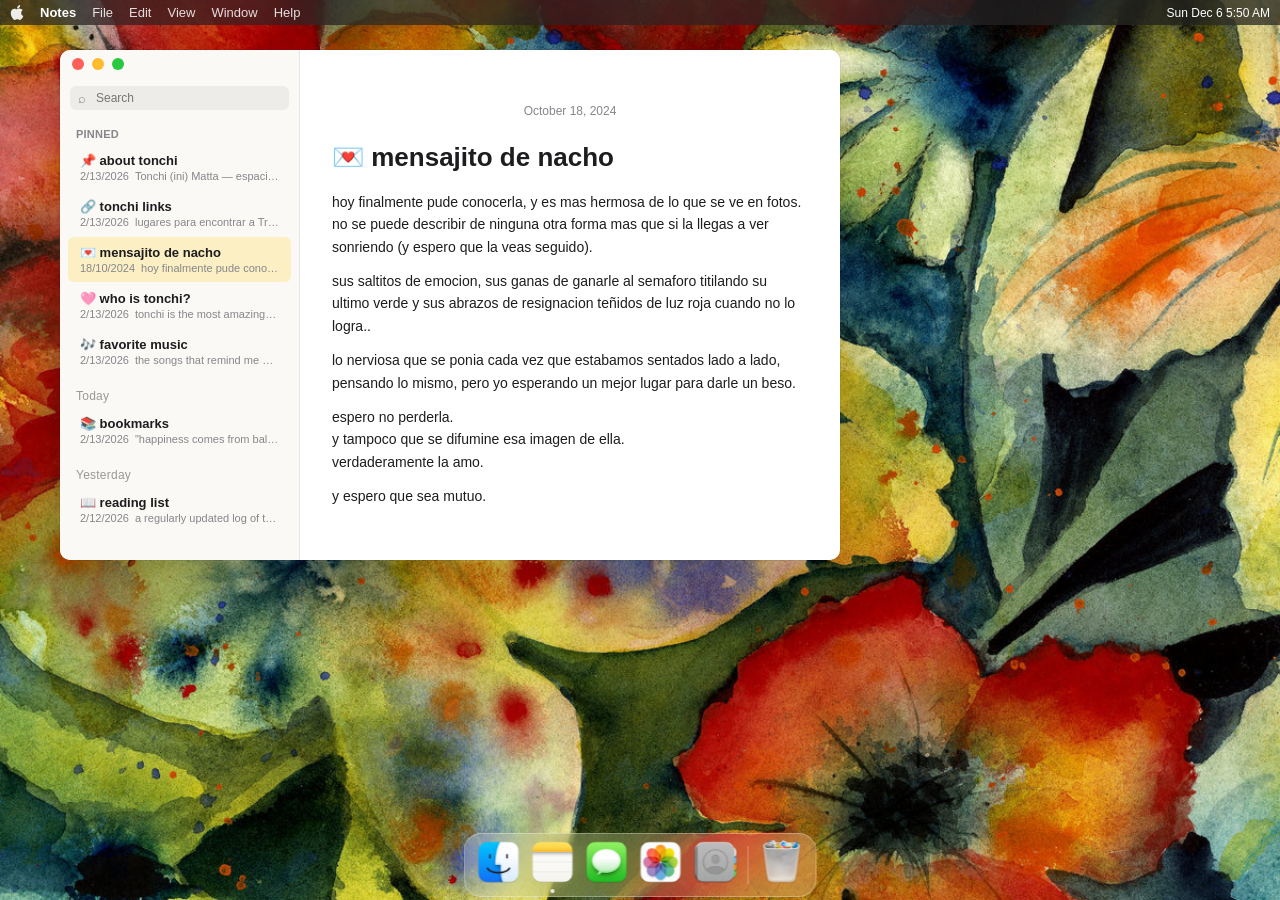
==== index.html @ 5e087016 "Update index.html, photos, add videos and .gitignore (exclude large .mov) Co-authored-by: Cursor <cu" ====
<!DOCTYPE html>
<html lang="en">
<head>
  <meta charset="UTF-8" />
  <meta name="viewport" content="width=device-width, initial-scale=1.0" />
  <title>tonchimatta.com</title>
  
  <!-- Favicon -->
  <link rel="icon" type="image/png" href="public/background/favicon.png" />
  
  <!-- OpenGraph / Social Media -->
  <meta property="og:title" content="tonchimatta.com" />
  <meta property="og:description" content="Espacio privado de tonchimatta.com" />
  <meta property="og:image" content="public/background/og-image.png" />
  <meta property="og:type" content="website" />
  <meta property="og:url" content="https://tonchimatta.com" />
  
  <!-- Twitter Card -->
  <meta name="twitter:card" content="summary_large_image" />
  <meta name="twitter:title" content="tonchimatta.com" />
  <meta name="twitter:description" content="Espacio privado de tonchimatta.com" />
  <meta name="twitter:image" content="public/background/og-image.png" />
  
  <!-- Description -->
  <meta name="description" content="Espacio privado de tonchimatta.com" />
  <style>
    /* ===== Reset & Base ===== */
    *, *::before, *::after { margin: 0; padding: 0; box-sizing: border-box; }

    :root {
      --menubar-h: 25px;
      --titlebar-h: 28px;
      --dock-icon: 50px;
      --radius-window: 10px;
      --blue: #007aff;
      --red: #ff5f57;
      --yellow: #febc2e;
      --green: #28c840;
      --text-primary: #1d1d1f;
      --text-secondary: #86868b;
      --sidebar-bg: rgba(246, 244, 241, 0.95);
      --window-bg: #ffffff;
      --font: -apple-system, BlinkMacSystemFont, "SF Pro Text", "SF Pro Display", "Helvetica Neue", Arial, sans-serif;
    }

    html, body {
      width: 100%; height: 100%; overflow: hidden;
      font-family: var(--font); font-size: 13px; color: var(--text-primary);
      -webkit-font-smoothing: antialiased; user-select: none;
    }

    /* ===== Desktop ===== */
    #desktop {
      position: fixed; inset: 0;
      background: url("public/background/background.jpg") center/cover no-repeat;
      background-color: #2c5f8a;
    }

    /* ===== Menu Bar ===== */
    #menubar {
      position: fixed; top: 0; left: 0; right: 0; height: var(--menubar-h);
      background: rgba(35, 35, 37, 0.72);
      backdrop-filter: saturate(180%) blur(20px); -webkit-backdrop-filter: saturate(180%) blur(20px);
      display: flex; align-items: center; justify-content: space-between;
      padding: 0 10px; z-index: 9999; color: #fff; font-size: 13px;
    }
    #menubar .left { display: flex; align-items: center; gap: 16px; }
    #menubar .apple-logo {
      opacity: 0.9; cursor: pointer; display: flex; align-items: center; line-height: 0;
    }
    #menubar .apple-logo svg { width: 14px; height: 17px; display: block; }
    #menubar .app-name { font-weight: 600; }
    #menubar .menu-item { opacity: 0.85; cursor: default; }
    #menubar .menu-item:hover { opacity: 1; }
    #menubar .right { display: flex; align-items: center; gap: 16px; font-size: 12px; }

    /* ===== Windows ===== */
    .window {
      position: absolute; border-radius: var(--radius-window); overflow: hidden;
      box-shadow: 0 22px 70px 4px rgba(0,0,0,0.28), 0 0 0 0.5px rgba(0,0,0,0.12);
      display: flex; flex-direction: column; min-width: 400px; min-height: 250px;
      opacity: 0; transform: scale(0.92);
      transition: opacity 0.25s ease, transform 0.25s ease;
      pointer-events: none;
    }
    .window.visible { opacity: 1; transform: scale(1); pointer-events: auto; }
    .window.maximized { border-radius: 0 !important; transition: all 0.3s ease; }
    .window.minimizing { opacity: 0; transform: scale(0.5) translateY(300px); transition: all 0.4s ease; pointer-events: none; }

    /* Title Bar - overlays on top of body so sidebar/content colors show through */
    .titlebar {
      height: var(--titlebar-h);
      background: transparent;
      display: flex; align-items: center; padding: 0 12px;
      cursor: default; flex-shrink: 0; position: absolute;
      top: 0; left: 0; right: 0; z-index: 10;
    }
    .window.active .titlebar { background: transparent; }
    .window:not(.active) .titlebar { background: transparent; }
    .window:not(.active) .traffic-light .btn { background: #ccc !important; }
    .window:not(.active) .traffic-light .btn svg { opacity: 0 !important; }
    .titlebar-title {
      position: absolute; left: 50%; transform: translateX(-50%);
      font-size: 13px; font-weight: 500; color: var(--text-primary); opacity: 0.85;
    }
    /* Traffic Lights */
    .traffic-light { display: flex; gap: 8px; z-index: 1; }
    .traffic-light .btn {
      width: 12px; height: 12px; border-radius: 50%; border: none; cursor: pointer;
      display: flex; align-items: center; justify-content: center; padding: 0; transition: filter 0.1s;
      position: relative;
    }
    .traffic-light .btn svg {
      width: 6px; height: 6px; opacity: 0; transition: opacity 0.1s;
      position: absolute; top: 50%; left: 50%; transform: translate(-50%, -50%);
    }
    .traffic-light:hover .btn svg { opacity: 1; }
    .traffic-light .btn.close { background: var(--red); }
    .traffic-light .btn.minimize { background: var(--yellow); }
    .traffic-light .btn.maximize { background: var(--green); }
    .traffic-light .btn:active { filter: brightness(0.8); }

    /* Window Body - no padding, sidebar/content extend behind titlebar */
    .window-body { flex: 1; display: flex; overflow: hidden; background: var(--window-bg); }

    /* Sidebar */
    .sidebar {
      width: 240px; min-width: 240px;
      background: var(--sidebar-bg);
      backdrop-filter: blur(30px); -webkit-backdrop-filter: blur(30px);
      border-right: 1px solid rgba(0,0,0,0.08);
      display: flex; flex-direction: column; overflow-y: auto;
    }
    .sidebar::before {
      content: ''; display: block; min-height: var(--titlebar-h); flex-shrink: 0;
      position: sticky; top: 0; z-index: 2; background: inherit;
    }
    .sidebar::-webkit-scrollbar { width: 0; }

    .search-wrapper { position: relative; margin: 8px 10px; }
    .search-wrapper::before {
      content: "⌕"; position: absolute; left: 8px; top: 50%; transform: translateY(-50%);
      font-size: 13px; color: var(--text-secondary); z-index: 1;
    }
    .search-wrapper input {
      width: 100%; padding: 5px 8px 5px 26px; border: none; border-radius: 6px;
      background: rgba(0,0,0,0.05); font-size: 12px; font-family: var(--font);
      color: var(--text-primary); outline: none;
    }

    .sidebar-section { padding: 4px 0; }
    .sidebar-section-title {
      font-size: 11px; font-weight: 600; color: var(--text-secondary);
      padding: 6px 16px 4px; text-transform: uppercase; letter-spacing: 0.02em;
    }
    .sidebar-section-title.plain {
      font-weight: 400; text-transform: none; font-size: 12px; color: #999;
    }
    .sidebar-item {
      display: flex; align-items: center; gap: 8px; padding: 4px 12px; margin: 1px 8px;
      border-radius: 6px; cursor: pointer; font-size: 13px; transition: background 0.1s;
    }
    .sidebar-item:hover { background: rgba(0,0,0,0.04); }
    .sidebar-item.selected { background: var(--blue); color: #fff; }
    .sidebar-item .icon { font-size: 15px; width: 20px; text-align: center; }

    /* Content area */
    .content { flex: 1; overflow-y: auto; display: flex; flex-direction: column; }
    .content::before {
      content: ''; display: block; min-height: var(--titlebar-h); flex-shrink: 0;
      position: sticky; top: 0; z-index: 2; background: var(--window-bg);
    }
    .content::-webkit-scrollbar { width: 6px; }
    .content::-webkit-scrollbar-thumb { background: rgba(0,0,0,0.15); border-radius: 3px; }

    /* Resize Handles */
    .resize-handle { position: absolute; bottom: 0; right: 0; width: 16px; height: 16px; cursor: nwse-resize; }
    .resize-handle-right { position: absolute; top: 0; right: 0; bottom: 16px; width: 4px; cursor: ew-resize; }
    .resize-handle-bottom { position: absolute; bottom: 0; left: 0; right: 16px; height: 4px; cursor: ns-resize; }
    .resize-handle-left { position: absolute; top: 0; left: 0; bottom: 0; width: 4px; cursor: ew-resize; }

    /* ===== Notes App ===== */
    .notes-sidebar { background: rgba(251, 249, 245, 0.95); }
    .note-item {
      padding: 8px 12px; margin: 1px 8px; border-radius: 6px; cursor: pointer; transition: background 0.1s;
    }
    .note-item:hover { background: rgba(0,0,0,0.04); }
    .note-item.selected { background: rgba(255, 210, 50, 0.25); }
    .note-item .note-title { font-size: 13px; font-weight: 600; margin-bottom: 2px; }
    .note-item .note-meta { font-size: 11px; color: var(--text-secondary); display: flex; gap: 6px; }
    .note-item .note-preview {
      font-size: 11px; color: var(--text-secondary);
      white-space: nowrap; overflow: hidden; text-overflow: ellipsis;
    }
    .note-item.hidden { display: none; }

    .notes-content {
      display: flex; flex-direction: column; align-items: stretch;
      width: 100%; min-width: 0; box-sizing: border-box;
      padding-top: 24px;
      line-height: 1.6; word-wrap: break-word; overflow-wrap: break-word;
    }
    .notes-content .note-date {
      font-size: 12px; color: var(--text-secondary); text-align: center;
      margin-bottom: 16px; width: 100%;
    }
    .notes-content-inner {
      padding: 0 32px 24px; max-width: min(680px, 100%); width: 100%;
      min-width: 0; box-sizing: border-box; text-align: left;
      align-self: flex-start;
    }
    .notes-content-inner h1 { margin-top: 0; font-size: 26px; font-weight: 700; margin-bottom: 12px; text-align: left; }
    .notes-content-inner p { margin-bottom: 12px; font-size: 14px; }
    .notes-content-inner h2 { font-size: 18px; font-weight: 700; margin: 20px 0 8px; }
    .notes-content-inner ul { padding-left: 24px; margin-bottom: 12px; }
    .notes-content-inner li { margin-bottom: 6px; font-size: 14px; }
    .notes-content-inner a { color: #E2A727; text-decoration: underline; }
    .notes-content-inner a:hover { color: #c99420; }

    /* ===== Photos App ===== */
    .photos-content { padding: 8px 20px 16px; }
    .photos-header { margin-bottom: 16px; position: relative; }
    .photos-header h1 { font-size: 22px; font-weight: 700; }
    .photos-header .date-range { font-size: 12px; color: var(--text-secondary); }
    .photos-toolbar {
      position: absolute; top: 4px; right: 0;
      display: flex; gap: 0; font-size: 12px;
      background: rgba(0,0,0,0.06); border-radius: 6px; overflow: hidden;
    }
    .photos-toolbar span {
      color: var(--text-secondary); cursor: pointer; padding: 4px 12px;
      transition: all 0.15s;
    }
    .photos-toolbar span:hover { background: rgba(0,0,0,0.04); }
    .photos-toolbar span.active { background: #fff; color: var(--text-primary); font-weight: 500;
      box-shadow: 0 1px 3px rgba(0,0,0,0.1); border-radius: 5px; }

    .photo-grid {
      display: grid; grid-template-columns: repeat(auto-fill, minmax(110px, 1fr)); gap: 3px;
    }
    .photo-item {
      aspect-ratio: 1; border-radius: 2px; overflow: hidden; cursor: pointer; transition: transform 0.15s;
    }
    .photo-item:hover { transform: scale(1.03); z-index: 1; position: relative; }
    .photo-item img { width: 100%; height: 100%; object-fit: cover; display: block; }

    .photo-month-header {
      font-size: 16px; font-weight: 600; margin: 20px 0 8px; color: var(--text-primary);
    }
    .photo-month-header:first-child { margin-top: 0; }

    .photo-year-header {
      font-size: 28px; font-weight: 700; margin: 24px 0 12px;
    }
    .photo-year-grid {
      display: grid; grid-template-columns: repeat(auto-fill, minmax(200px, 1fr)); gap: 6px;
    }
    .photo-year-item {
      aspect-ratio: 16/10; border-radius: 6px; overflow: hidden; cursor: pointer;
      position: relative; transition: transform 0.15s;
    }
    .photo-year-item:hover { transform: scale(1.02); }
    .photo-year-item img { width: 100%; height: 100%; object-fit: cover; }
    .photo-year-item .year-label {
      position: absolute; bottom: 8px; left: 10px;
      color: #fff; font-weight: 600; font-size: 14px;
      text-shadow: 0 1px 4px rgba(0,0,0,0.5);
    }

    /* Photo Viewer (inline in Photos window) */
    .photo-viewer-inline {
      display: flex; flex-direction: column; height: 100%; background: #fff;
    }
    .photo-viewer-topbar {
      display: flex; align-items: center; justify-content: space-between;
      padding: 10px 16px; border-bottom: 1px solid rgba(0,0,0,0.06);
      flex-shrink: 0;
    }
    .photo-viewer-topbar .viewer-back-btn {
      background: none; border: none; cursor: pointer;
      font-size: 20px; color: var(--text-secondary); display: flex; align-items: center;
      transition: color 0.15s;
    }
    .photo-viewer-topbar .viewer-back-btn:hover { color: var(--text-primary); }
    .photo-viewer-topbar .viewer-info { text-align: center; }
    .photo-viewer-topbar .viewer-info .viewer-date { font-size: 13px; font-weight: 500; }
    .photo-viewer-topbar .viewer-info .viewer-counter { font-size: 11px; color: var(--text-secondary); }
    .photo-viewer-topbar .viewer-heart-btn {
      background: none; border: none; cursor: pointer;
      font-size: 20px; color: var(--text-secondary); transition: color 0.15s;
    }
    .photo-viewer-topbar .viewer-heart-btn:hover { color: #ff3b30; }
    .photo-viewer-body {
      flex: 1; display: flex; align-items: center; justify-content: center;
      overflow: hidden; background: #fff; position: relative;
    }
    .photo-viewer-body img {
      max-width: 100%; max-height: 100%; object-fit: contain;
    }
    .photo-viewer-body .viewer-nav {
      position: absolute; top: 50%; transform: translateY(-50%);
      background: rgba(0,0,0,0.06); border: none; color: var(--text-secondary);
      font-size: 20px; width: 32px; height: 32px; border-radius: 50%;
      cursor: pointer; display: flex; align-items: center; justify-content: center;
      transition: background 0.15s; opacity: 0;
    }
    .photo-viewer-body:hover .viewer-nav { opacity: 1; }
    .photo-viewer-body .viewer-nav:hover { background: rgba(0,0,0,0.12); }
    .photo-viewer-body .viewer-nav.prev { left: 12px; }
    .photo-viewer-body .viewer-nav.next { right: 12px; }

    /* ===== FaceTime App ===== */
    .facetime-titlebar { background: transparent !important; }
    .facetime-titlebar .traffic-light .btn.close { background: rgba(255,59,48,0.9); }
    .facetime-titlebar .traffic-light .btn.minimize { background: rgba(255,204,0,0.9); }
    .facetime-titlebar .traffic-light .btn.maximize { background: rgba(40,205,65,0.9); }

    .facetime-body {
      position: relative; background: #000 !important; overflow: hidden;
      padding-top: 0 !important;
    }
    .facetime-body > video#facetime-video {
      width: 100%; height: 100%; object-fit: cover;
    }
    .facetime-contact {
      position: absolute; top: 10px; left: 50%; transform: translateX(-50%);
      display: flex; align-items: center; gap: 6px;
      background: rgba(0,0,0,0.35); backdrop-filter: blur(16px); -webkit-backdrop-filter: blur(16px);
      padding: 5px 14px; border-radius: 20px; color: #fff; font-size: 13px; font-weight: 500;
      z-index: 5;
    }
    .facetime-chevron { font-size: 16px; opacity: 0.7; }
    .facetime-pip {
      position: absolute; top: 54px; right: 16px;
      width: 140px; height: 190px; border-radius: 12px; overflow: hidden;
      box-shadow: 0 4px 20px rgba(0,0,0,0.4); z-index: 5;
      cursor: grab; background: #1a1a1a;
    }
    .facetime-pip video {
      width: 100%; height: 100%; object-fit: cover; transform: scaleX(-1);
    }
    .facetime-controls {
      position: absolute; bottom: 20px; left: 50%; transform: translateX(-50%);
      display: flex; gap: 16px; z-index: 5;
    }
    .ft-btn {
      width: 48px; height: 48px; border-radius: 50%; border: none;
      display: flex; align-items: center; justify-content: center;
      cursor: pointer; transition: transform 0.15s;
    }
    .ft-btn:hover { transform: scale(1.08); }
    .ft-btn svg { width: 22px; height: 22px; }
    .ft-btn.ft-video { background: #30d158; }
    .ft-btn.ft-mute { background: rgba(255,255,255,0.85); }
    .ft-btn.ft-mute svg { stroke: #ff9500; fill: none; }
    .ft-btn.ft-mute.muted { background: #ff9500; }
    .ft-btn.ft-mute.muted svg { stroke: #fff; }
    .ft-btn.ft-more { background: rgba(255,255,255,0.15); border: 1.5px solid rgba(255,255,255,0.35); }
    .ft-btn.ft-end { background: #ff3b30; }

    /* ===== Messages App ===== */
    .messages-sidebar { background: rgba(246, 244, 241, 0.95); }
    .pinned-contacts {
      display: flex; gap: 12px; padding: 12px 16px 8px; justify-content: flex-start; overflow-x: auto;
    }
    .pinned-contact { display: flex; flex-direction: column; align-items: center; gap: 4px; cursor: pointer; }
    .pinned-contact .avatar {
      width: 48px; height: 48px; border-radius: 50%;
      display: flex; align-items: center; justify-content: center;
      font-size: 16px; font-weight: 500; color: #fff; overflow: hidden; flex-shrink: 0;
    }
    .pinned-contact .avatar img { width: 100%; height: 100%; object-fit: cover; display: block; }
    .pinned-contact .name {
      font-size: 10px; color: var(--text-secondary); text-align: center;
      max-width: 60px; overflow: hidden; text-overflow: ellipsis; white-space: nowrap;
    }
    .conversation-list { flex: 1; overflow-y: auto; }
    .conversation-item {
      display: flex; align-items: center; gap: 10px; padding: 10px 12px;
      margin: 1px 8px; border-radius: 8px; cursor: pointer; transition: background 0.1s;
    }
    .conversation-item:hover { background: rgba(0,0,0,0.04); }
    .conversation-item.selected { background: var(--blue); color: #fff; }
    .conversation-item.selected .conv-preview,
    .conversation-item.selected .conv-time { color: rgba(255,255,255,0.75) !important; }
    .conversation-item.hidden { display: none; }
    .conv-avatar {
      width: 38px; height: 38px; border-radius: 50%;
      display: flex; align-items: center; justify-content: center;
      font-size: 14px; font-weight: 500; color: #fff; flex-shrink: 0; overflow: hidden;
    }
    .conv-avatar img { width: 100%; height: 100%; object-fit: cover; display: block; }
    .conv-info { flex: 1; min-width: 0; }
    .conv-name { font-size: 13px; font-weight: 500; margin-bottom: 2px; }
    .conv-preview {
      font-size: 12px; color: var(--text-secondary);
      white-space: nowrap; overflow: hidden; text-overflow: ellipsis;
    }
    .conv-time { font-size: 11px; color: var(--text-secondary); flex-shrink: 0; }

    /* Chat Area */
    .chat-area { flex: 1; display: flex; flex-direction: column; background: #fff; }
    .chat-area::before {
      content: ''; display: block; min-height: var(--titlebar-h); flex-shrink: 0;
      position: sticky; top: 0; z-index: 2; background: #fff;
    }
    .chat-header {
      padding: 10px 16px; border-bottom: 1px solid rgba(0,0,0,0.06);
      font-size: 13px; color: var(--text-secondary);
    }
    .chat-header span { font-weight: 500; color: var(--text-primary); }
    .chat-messages {
      flex: 1; overflow-y: auto; padding: 16px 20px;
      display: flex; flex-direction: column; gap: 4px;
    }
    .chat-messages::-webkit-scrollbar { width: 6px; }
    .chat-messages::-webkit-scrollbar-thumb { background: rgba(0,0,0,0.1); border-radius: 3px; }
    .message-group { margin-bottom: 8px; }
    .message-sender-name { font-size: 11px; color: var(--text-secondary); margin-bottom: 3px; margin-left: 12px; }
    .message-bubble {
      max-width: 65%; padding: 8px 12px; border-radius: 18px; font-size: 14px;
      line-height: 1.4; margin-bottom: 2px; width: fit-content; word-wrap: break-word;
    }
    .message-bubble.sent {
      background: var(--blue); color: #fff; margin-left: auto; border-bottom-right-radius: 6px;
    }
    .message-bubble.received {
      background: #e9e9eb; color: var(--text-primary); border-bottom-left-radius: 6px;
    }
    .message-status { font-size: 10px; color: var(--text-secondary); text-align: right; margin-top: 2px; }
    .chat-input-area {
      padding: 10px 16px; border-top: 1px solid rgba(0,0,0,0.06);
      display: flex; align-items: center; gap: 8px;
    }
    .chat-input-area input {
      flex: 1; padding: 8px 14px; border: 1px solid rgba(0,0,0,0.1); border-radius: 18px;
      font-size: 13px; font-family: var(--font); outline: none; background: #f5f5f5;
    }
    .chat-input-area input:focus { border-color: var(--blue); background: #fff; }
    .chat-input-area .emoji-btn {
      font-size: 20px; cursor: pointer; opacity: 0.6; transition: opacity 0.15s;
      background: none; border: none;
    }
    .chat-input-area .emoji-btn:hover { opacity: 1; }

    /* Message wrappers for reactions */
    .message-wrapper { margin-bottom: 2px; }
    .message-wrapper.sent { display: flex; flex-direction: column; align-items: flex-end; }
    .message-wrapper.received { margin-bottom: 8px; }
    .message-wrapper .message-bubble { cursor: pointer; }

    /* Reaction bar (tapback) */
    .reaction-bar {
      position: absolute; top: -44px;
      display: flex; gap: 2px; padding: 6px 10px;
      background: #fff; border-radius: 22px;
      box-shadow: 0 4px 20px rgba(0,0,0,0.18), 0 0 0 0.5px rgba(0,0,0,0.08);
      z-index: 20;
    }
    .message-wrapper.sent .reaction-bar { right: 0; }
    .message-wrapper.received .reaction-bar { left: 0; }
    .reaction-option {
      font-size: 20px; cursor: pointer; padding: 2px 4px;
      border-radius: 50%; transition: transform 0.12s, background 0.12s;
      line-height: 1;
    }
    .reaction-option:hover { transform: scale(1.3); background: rgba(0,0,0,0.06); }

    /* Reaction badge on message */
    .message-reaction {
      display: inline-flex; align-items: center; font-size: 14px;
      background: #fff; border: 1px solid rgba(0,0,0,0.08);
      border-radius: 12px; padding: 1px 6px; margin-top: -4px;
      box-shadow: 0 1px 4px rgba(0,0,0,0.08); line-height: 1.3;
    }

    /* Emoji picker */
    #emoji-picker {
      position: absolute; bottom: 54px; right: 12px;
      width: 320px; max-height: 360px;
      background: #fff; border-radius: 12px;
      box-shadow: 0 8px 40px rgba(0,0,0,0.2), 0 0 0 0.5px rgba(0,0,0,0.08);
      z-index: 30; display: flex; flex-direction: column; overflow: hidden;
    }
    .emoji-picker-tabs {
      display: flex; gap: 2px; padding: 8px 10px 4px;
      border-bottom: 1px solid rgba(0,0,0,0.06); flex-shrink: 0;
    }
    .emoji-tab {
      font-size: 18px; cursor: pointer; padding: 4px 6px; border-radius: 6px;
      transition: background 0.1s; opacity: 0.5;
    }
    .emoji-tab.active { opacity: 1; background: rgba(0,0,0,0.06); }
    .emoji-tab:hover { opacity: 1; }
    .emoji-picker-search { padding: 6px 10px; flex-shrink: 0; }
    .emoji-picker-search input {
      width: 100%; padding: 5px 10px; border: 1px solid rgba(0,0,0,0.1);
      border-radius: 6px; font-size: 12px; outline: none; background: #f5f5f5;
      font-family: var(--font);
    }
    .emoji-picker-grid {
      flex: 1; overflow-y: auto; padding: 4px 10px 10px;
    }
    .emoji-picker-grid::-webkit-scrollbar { width: 4px; }
    .emoji-picker-grid::-webkit-scrollbar-thumb { background: rgba(0,0,0,0.1); border-radius: 2px; }
    .emoji-cat-label { font-size: 11px; font-weight: 600; color: #888; padding: 6px 0 4px; }
    .emoji-cat-grid { display: flex; flex-wrap: wrap; gap: 1px; }
    .emoji-item {
      font-size: 24px; cursor: pointer; padding: 3px; border-radius: 6px;
      transition: background 0.1s; line-height: 1.2;
    }
    .emoji-item:hover { background: rgba(0,0,0,0.06); }

    /* ===== Dock ===== */
    #dock {
      position: fixed; bottom: 3px; left: 50%; transform: translateX(-50%);
      display: flex; align-items: flex-end; gap: 2px;
      padding: 3px 8px 3px;
      background: rgba(255,255,255,0.2);
      backdrop-filter: saturate(180%) blur(25px); -webkit-backdrop-filter: saturate(180%) blur(25px);
      border-radius: 18px; border: 1px solid rgba(255,255,255,0.3); z-index: 9998;
      transition: opacity 0.3s ease, transform 0.3s ease;
    }
    #dock.dock-hidden {
      opacity: 0; pointer-events: none; transform: translateX(-50%) translateY(100%);
    }
    .dock-separator { width: 1px; height: 38px; background: rgba(255,255,255,0.3); margin: 0 5px; align-self: center; }
    .dock-item {
      display: flex; flex-direction: column; align-items: center;
      position: relative; padding: 0 1px;
    }
    .dock-icon-wrapper {
      width: var(--dock-icon); height: var(--dock-icon);
      transition: transform 0.15s ease;
      display: flex; align-items: center; justify-content: center;
      cursor: pointer;
    }
    .dock-item:hover .dock-icon-wrapper {
      transform: scale(1.12) translateY(-4px);
    }
    .dock-icon-wrapper img {
      width: 100%; height: 100%; border-radius: 11px;
      pointer-events: none;
    }
    .dock-item .dot {
      width: 4px; height: 4px; border-radius: 50%; background: rgba(255,255,255,0.85);
      margin-top: 2px; opacity: 0; transition: opacity 0.2s;
    }
    .dock-item .dot.visible { opacity: 1; }
    .dock-item .tooltip {
      position: absolute; bottom: 100%; margin-bottom: 6px;
      background: rgba(30,30,30,0.9); backdrop-filter: blur(12px);
      color: #fff; font-size: 12px; font-weight: 500;
      padding: 4px 12px; border-radius: 4px;
      white-space: nowrap; opacity: 0; pointer-events: none;
      transition: opacity 0.12s; z-index: 10;
    }
    .dock-item .tooltip::after {
      content: ""; position: absolute; top: 100%; left: 50%; transform: translateX(-50%);
      border: 5px solid transparent; border-top-color: rgba(30,30,30,0.9);
    }
    .dock-item:hover .tooltip { opacity: 1; }
    @keyframes dockBounce {
      0%, 100% { transform: translateY(0); }
      25% { transform: translateY(-14px); }
      50% { transform: translateY(-2px); }
      75% { transform: translateY(-8px); }
    }
    .dock-item.bouncing .dock-icon-wrapper { animation: dockBounce 0.6s ease; }

    /* ===== Apple Menu Dropdown ===== */
    .apple-logo { cursor: pointer !important; }
    #apple-menu {
      display: none; position: fixed; top: var(--menubar-h); left: 6px;
      width: 260px; background: rgba(40,40,42,0.92);
      backdrop-filter: saturate(180%) blur(25px); -webkit-backdrop-filter: saturate(180%) blur(25px);
      border-radius: 6px; padding: 4px 0; z-index: 10001;
      box-shadow: 0 10px 40px rgba(0,0,0,0.45), 0 0 0 0.5px rgba(255,255,255,0.12);
      color: #fff; font-size: 13px;
    }
    #apple-menu.open { display: block; }
    .apple-menu-item {
      display: flex; align-items: center; gap: 10px;
      padding: 4px 12px; margin: 0 4px; border-radius: 4px; cursor: default;
      transition: background 0.08s;
    }
    .apple-menu-item:hover { background: var(--blue); }
    .apple-menu-item .am-icon { width: 18px; text-align: center; font-size: 14px; opacity: 0.8; }
    .apple-menu-separator { height: 1px; background: rgba(255,255,255,0.12); margin: 4px 0; }

    /* ===== About This Mac Modal ===== */
    #about-mac-overlay {
      display: none; position: fixed; top: 0; left: 0; right: 0; bottom: 0;
      background: rgba(0,0,0,0.35); z-index: 10002;
      justify-content: center; align-items: center;
    }
    #about-mac-overlay.open { display: flex; }
    #about-mac {
      width: 380px; background: rgba(242,240,237,0.97);
      backdrop-filter: saturate(180%) blur(30px); -webkit-backdrop-filter: saturate(180%) blur(30px);
      border-radius: 12px; overflow: hidden;
      box-shadow: 0 20px 60px rgba(0,0,0,0.3), 0 0 0 0.5px rgba(0,0,0,0.12);
      text-align: center; padding: 14px 36px 24px; position: relative;
    }
    #about-mac .about-close-btn {
      position: absolute; top: 10px; left: 12px; width: 12px; height: 12px; border-radius: 50%;
      background: var(--red); border: none; cursor: pointer; padding: 0;
      display: flex; align-items: center; justify-content: center;
    }
    #about-mac .about-close-btn:hover svg { opacity: 1; }
    #about-mac .about-close-btn svg { opacity: 0; width: 6px; height: 6px; }
    #about-mac .mac-image {
      width: 180px; margin: 20px auto 10px; display: block;
    }
    #about-mac .mac-image svg { width: 100%; height: auto; }
    #about-mac h2 { font-size: 28px; font-weight: 500; margin: 8px 0 2px; color: var(--text-primary); }
    #about-mac .mac-subtitle { font-size: 13px; color: var(--text-secondary); margin-bottom: 20px; }
    #about-mac .mac-specs {
      text-align: center; margin: 0 auto; width: 100%;
    }
    #about-mac .mac-spec-row {
      display: flex; justify-content: center; gap: 10px; padding: 3px 0;
      font-size: 13px; line-height: 1.5;
    }
    #about-mac .mac-spec-row .label {
      color: var(--text-secondary); font-weight: 600; text-align: right; min-width: 110px;
    }
    #about-mac .mac-spec-row .value { text-align: left; min-width: 140px; color: var(--text-primary); }
    #about-mac .about-more-btn {
      margin: 20px auto 14px; display: inline-block; padding: 6px 20px;
      border: 1px solid rgba(0,0,0,0.15); border-radius: 6px; background: rgba(255,255,255,0.6);
      font-size: 13px; color: var(--text-primary); cursor: pointer; font-family: var(--font);
    }
    #about-mac .about-more-btn:hover { background: rgba(255,255,255,0.9); }
    #about-mac .about-footer {
      font-size: 10px; color: var(--text-secondary); line-height: 1.5; margin-top: 6px;
    }
    #about-mac .about-footer a { color: var(--text-secondary); text-decoration: underline; }

    /* ===== Contact App ===== */
    .contact-body {
      display: flex; height: 100%; background: #fff;
    }
    .contact-sidebar {
      width: 240px; min-width: 240px; background: var(--sidebar-bg);
      overflow-y: auto; border-right: 1px solid rgba(0,0,0,0.08);
      display: flex; flex-direction: column;
    }
    .contact-sidebar::before {
      content: ''; display: block; min-height: var(--titlebar-h); flex-shrink: 0;
      position: sticky; top: 0; z-index: 2; background: var(--sidebar-bg);
    }
    .contact-sidebar::-webkit-scrollbar { width: 0; }
    .contact-letter-header {
      font-size: 12px; font-weight: 600; color: var(--text-secondary);
      padding: 10px 16px 4px; text-transform: uppercase;
    }
    .contact-sidebar-item {
      display: flex; align-items: center; gap: 10px; padding: 6px 10px;
      color: var(--text-primary); font-size: 13px; cursor: pointer; border-radius: 8px; margin: 1px 6px;
      transition: background 0.1s;
    }
    .contact-sidebar-item:hover { background: rgba(0,0,0,0.04); }
    .contact-sidebar-item.selected { background: var(--blue); color: #fff; }
    .contact-sidebar-item .contact-avatar-sm {
      width: 28px; height: 28px; min-width: 28px; min-height: 28px;
      aspect-ratio: 1 / 1; border-radius: 50%;
      background: linear-gradient(135deg,#b0b0b0,#8e8e93);
      display: flex; align-items: center; justify-content: center; color: #fff;
      font-size: 10px; font-weight: 600; flex-shrink: 0; overflow: hidden;
    }
    .contact-sidebar-item .contact-avatar-sm img {
      width: 100%; height: 100%; object-fit: cover; display: block;
    }
    .contact-detail {
      flex: 1; overflow-y: auto;
      display: flex; flex-direction: column; align-items: center; padding-bottom: 30px;
      background: #fff;
    }
    .contact-detail::before {
      content: ''; display: block; min-height: var(--titlebar-h); flex-shrink: 0;
      position: sticky; top: 0; z-index: 2; background: #fff; width: 100%;
    }
    .contact-detail::-webkit-scrollbar { width: 0; }
    .contact-detail .contact-avatar-lg {
      width: 120px; height: 120px; min-width: 120px; min-height: 120px;
      aspect-ratio: 1 / 1; border-radius: 50%;
      background: linear-gradient(135deg,#b0b0b0,#8e8e93);
      display: flex; align-items: center; justify-content: center;
      color: #fff; font-size: 42px; font-weight: 400; margin-top: 24px;
      overflow: hidden; flex-shrink: 0;
    }
    .contact-detail .contact-avatar-lg img {
      width: 100%; height: 100%; object-fit: cover; display: block;
    }
    .contact-detail .contact-name {
      font-size: 26px; font-weight: 500; color: var(--text-primary); margin-top: 14px;
      text-align: center; line-height: 1.2;
    }
    .contact-detail .contact-actions {
      display: flex; gap: 24px; margin-top: 18px;
    }
    .contact-detail .contact-action-btn {
      display: flex; flex-direction: column; align-items: center; gap: 5px;
      color: var(--text-secondary); font-size: 10px; cursor: pointer;
    }
    .contact-detail .contact-action-btn .ca-icon {
      width: 38px; height: 38px; border-radius: 50%;
      background: rgba(0,0,0,0.05); display: flex; align-items: center; justify-content: center;
      font-size: 16px; transition: background 0.15s;
    }
    .contact-detail .contact-action-btn:hover .ca-icon { background: rgba(0,0,0,0.1); }
    .contact-detail .contact-poster-card {
      width: 88%; background: rgba(0,0,0,0.03); border-radius: 10px;
      margin-top: 20px; padding: 10px 14px;
      display: flex; align-items: center; gap: 10px;
      font-size: 13px; color: var(--text-secondary);
    }
    .contact-poster-card .poster-avatar {
      width: 28px; height: 28px; min-width: 28px; min-height: 28px;
      aspect-ratio: 1 / 1; border-radius: 50%; background: linear-gradient(135deg,#b0b0b0,#8e8e93);
      display: flex; align-items: center; justify-content: center; color: #fff;
      font-size: 10px; font-weight: 600; flex-shrink: 0; overflow: hidden;
    }
    .contact-poster-card .poster-avatar img { width: 100%; height: 100%; object-fit: cover; display: block; }
    .contact-poster-card .poster-label { flex: 1; }
    .contact-poster-card .poster-chevron { opacity: 0.3; }
    .contact-detail .contact-info-card {
      width: 88%; background: rgba(0,0,0,0.03); border-radius: 10px;
      margin-top: 12px; padding: 0; overflow: hidden;
    }
    .contact-detail .contact-info-row {
      padding: 10px 14px; font-size: 13px; color: var(--text-primary);
      border-bottom: 1px solid rgba(0,0,0,0.06);
    }
    .contact-detail .contact-info-row:last-child { border-bottom: none; }
    .contact-detail .contact-info-row .info-label { font-size: 11px; color: var(--text-secondary); margin-bottom: 3px; }
    .contact-detail .contact-info-row .info-value { color: var(--blue); }

    /* ===== Finder App ===== */
    .finder-body {
      display: flex; height: 100%; background: #fff;
    }
    .finder-sidebar {
      width: 200px; min-width: 200px; background: var(--sidebar-bg);
      border-right: 1px solid rgba(0,0,0,0.08);
      overflow-y: auto; display: flex; flex-direction: column;
    }
    .finder-sidebar::before {
      content: ''; display: block; min-height: var(--titlebar-h); flex-shrink: 0;
      position: sticky; top: 0; z-index: 2; background: var(--sidebar-bg);
    }
    .finder-sidebar::-webkit-scrollbar { width: 0; }
    .finder-sidebar-section { padding: 2px 0; }
    .finder-sidebar-label {
      font-size: 11px; font-weight: 600; color: var(--text-secondary);
      padding: 8px 14px 4px; text-transform: uppercase; letter-spacing: 0.02em;
    }
    .finder-sidebar-item {
      display: flex; align-items: center; gap: 7px; padding: 3px 10px; margin: 1px 6px;
      border-radius: 6px; cursor: pointer; font-size: 13px; color: var(--text-primary);
      transition: background 0.1s;
    }
    .finder-sidebar-item:hover { background: rgba(0,0,0,0.04); }
    .finder-sidebar-item.selected { background: var(--blue); color: #fff; }
    .finder-sidebar-item.selected .finder-sidebar-icon { color: #fff; }
    .finder-sidebar-icon { font-size: 14px; width: 18px; text-align: center; color: var(--blue); flex-shrink: 0; }
    .finder-content {
      flex: 1; overflow-y: auto; display: flex; flex-direction: column;
    }
    .finder-content::before {
      content: ''; display: block; min-height: var(--titlebar-h); flex-shrink: 0;
      position: sticky; top: 0; z-index: 2; background: #fff;
    }
    .finder-content::-webkit-scrollbar { width: 6px; }
    .finder-content::-webkit-scrollbar-thumb { background: rgba(0,0,0,0.15); border-radius: 3px; }
    .finder-list-header {
      display: flex; align-items: center; padding: 6px 16px;
      font-size: 11px; font-weight: 600; color: var(--text-secondary);
      border-bottom: 1px solid rgba(0,0,0,0.08); text-transform: uppercase; letter-spacing: 0.02em;
    }
    .finder-list-header .fh-name { flex: 1; }
    .finder-list-header .fh-kind { width: 130px; }
    .finder-list-header .fh-date { width: 170px; }
    .finder-file-row {
      display: flex; align-items: center; padding: 5px 16px;
      font-size: 13px; cursor: pointer; transition: background 0.1s;
      border-bottom: 1px solid rgba(0,0,0,0.03);
    }
    .finder-file-row:hover { background: rgba(0,0,0,0.03); }
    .finder-file-row.selected { background: var(--blue); color: #fff; }
    .finder-file-row.selected .ff-kind,
    .finder-file-row.selected .ff-date { color: rgba(255,255,255,0.75); }
    .finder-file-row .ff-icon { width: 20px; height: 20px; margin-right: 8px; flex-shrink: 0; border-radius: 4px; }
    .finder-file-row .ff-icon img { width: 100%; height: 100%; object-fit: contain; }
    .finder-file-row .ff-icon.folder-icon {
      display: flex; align-items: center; justify-content: center;
      font-size: 16px;
    }
    .finder-file-row .ff-name { flex: 1; white-space: nowrap; overflow: hidden; text-overflow: ellipsis; }
    .finder-file-row .ff-kind { width: 130px; color: var(--text-secondary); font-size: 12px; flex-shrink: 0; }
    .finder-file-row .ff-date { width: 170px; color: var(--text-secondary); font-size: 12px; flex-shrink: 0; }
    .finder-empty {
      flex: 1; display: flex; align-items: center; justify-content: center;
      color: var(--text-secondary); font-size: 13px; padding: 40px;
    }
    .finder-breadcrumb {
      font-size: 12px; font-weight: 500; color: var(--text-primary);
      padding: 0 16px 6px; display: none;
    }

    /* Drag / Resize helpers */
    body.dragging, body.dragging * { user-select: none !important; cursor: grabbing !important; }
    body.resizing, body.resizing * { user-select: none !important; }
  </style>
</head>
<body>
  <div id="desktop">
    <!-- Menu Bar -->
    <div id="menubar">
      <div class="left">
        <span class="apple-logo" onclick="toggleAppleMenu(event)"><svg viewBox="0 0 384 512" fill="white"><path d="M319.1 268.7c-.2-36.7 16.4-64.4 50-84.8-18.8-26.9-47.2-41.7-84.7-44.6-35.5-2.8-74.3 20.7-88.5 20.7-15 0-49.4-19.7-76.4-19.7-55.8 .9-115.1 44.5-115.1 133.2 0 26.2 4.8 53.3 14.4 81.2 12.8 36.7 59 126.7 107.2 125.2 25.2-.6 43-17.9 75.8-17.9 31.8 0 48.3 17.9 76.4 17.9 48.6-.7 90.4-82.5 102.6-119.3-65.2-30.7-61.7-90-61.7-91.9zM262.5 104.5c27.3-32.4 24.8-61.9 24-72.5-24.1 1.4-52 16.4-67.9 34.9-17.5 19.8-27.8 44.3-25.6 71.9 26.1 2 49.9-11.4 69.5-34.3z"/></svg></span>
        <span class="app-name" id="menubar-app-name">Finder</span>
        <span class="menu-item">File</span>
        <span class="menu-item">Edit</span>
        <span class="menu-item">View</span>
        <span class="menu-item">Window</span>
        <span class="menu-item">Help</span>
      </div>
      <div class="right"><span id="menubar-time"></span></div>
    </div>

    <!-- Apple Menu Dropdown -->
    <div id="apple-menu">
      <div class="apple-menu-item" onclick="appleMenuAction('about-mac')">
        <span class="am-icon">💻</span> About This Mac
      </div>
      <div class="apple-menu-separator"></div>
      <div class="apple-menu-item" onclick="appleMenuAction('who-tonchi')">
        <span class="am-icon">🩷</span> Who is Tonchi?
      </div>
      <div class="apple-menu-item" onclick="appleMenuAction('favorite-music')">
        <span class="am-icon">🎵</span> Favorite Music
      </div>
      <div class="apple-menu-item" onclick="appleMenuAction('who-nacho')">
        <span class="am-icon">🤫</span> Who is Nacho?
      </div>
    </div>

    <!-- About This Mac Modal -->
    <div id="about-mac-overlay" onclick="closeAboutMac(event)">
      <div id="about-mac" onclick="event.stopPropagation()">
        <button class="about-close-btn" onclick="closeAboutMac(event)">
          <svg viewBox="0 0 6 6"><path d="M0.5 0.5L5.5 5.5M5.5 0.5L0.5 5.5" stroke="#820005" stroke-width="1.1" stroke-linecap="round"/></svg>
        </button>
        <div class="mac-image">
          <svg viewBox="0 0 200 140" fill="none" xmlns="http://www.w3.org/2000/svg">
            <!-- Screen -->
            <rect x="35" y="8" width="130" height="85" rx="5" fill="#1a1a1a"/>
            <rect x="40" y="13" width="120" height="75" rx="2" fill="#5ba3d9"/>
            <rect x="40" y="13" width="120" height="75" rx="2" fill="url(#screenGrad)"/>
            <!-- Bezel bottom -->
            <path d="M35 88 Q35 93 40 93 L160 93 Q165 93 165 88" fill="#1a1a1a"/>
            <circle cx="100" cy="11" r="1.5" fill="#333"/>
            <!-- Base -->
            <path d="M20 96 L180 96 L185 100 Q185 103 182 103 L18 103 Q15 103 15 100 Z" fill="#c0c0c4"/>
            <rect x="72" y="93" width="56" height="3" rx="1" fill="#888"/>
            <defs>
              <linearGradient id="screenGrad" x1="40" y1="13" x2="160" y2="88" gradientUnits="userSpaceOnUse">
                <stop offset="0%" stop-color="#7ec8e3" stop-opacity="0.4"/>
                <stop offset="100%" stop-color="#3a8fd4" stop-opacity="0.3"/>
              </linearGradient>
            </defs>
          </svg>
        </div>
        <h2>MacBook Air</h2>
        <div class="mac-subtitle">13 pulgadas, M4, 2025</div>
        <div class="mac-specs">
          <div class="mac-spec-row"><span class="label">Chip</span><span class="value">Apple M4</span></div>
          <div class="mac-spec-row"><span class="label">Memoria</span><span class="value">16 GB</span></div>
          <div class="mac-spec-row"><span class="label">Numero de serie</span><span class="value">T0NCH1M4TT4</span></div>
          <div class="mac-spec-row"><span class="label">macOS</span><span class="value">Tahoe 26.2</span></div>
        </div>
        <button class="about-more-btn">Mas informacion...</button>
        <div class="about-footer">
          <div>TM y &copy; 1983-2026 Apple Inc.</div>
          <div>Todos los derechos reservados.</div>
        </div>
      </div>
    </div>

    <!-- ===== Finder Window ===== -->
    <div class="window" id="win-finder" style="top:60px;left:100px;width:760px;height:480px;z-index:99;">
      <div class="titlebar" data-window="win-finder" style="background:transparent !important;">
        <div class="traffic-light">
          <button class="btn close" onclick="closeWindow('win-finder')"><svg viewBox="0 0 6 6"><path d="M0.5 0.5L5.5 5.5M5.5 0.5L0.5 5.5" stroke="#820005" stroke-width="1.1" stroke-linecap="round"/></svg></button>
          <button class="btn minimize" onclick="minimizeWindow('win-finder')"><svg viewBox="0 0 6 6"><path d="M0.5 3h5" stroke="#9a5518" stroke-width="1.1" stroke-linecap="round"/></svg></button>
          <button class="btn maximize" onclick="maximizeWindow('win-finder')"><svg viewBox="0 0 6 6"><path d="M0.5 2.5V0.5H2.5" stroke="#006500" stroke-width="1.1" fill="none" stroke-linecap="round" stroke-linejoin="round"/><path d="M5.5 3.5V5.5H3.5" stroke="#006500" stroke-width="1.1" fill="none" stroke-linecap="round" stroke-linejoin="round"/></svg></button>
        </div>
      </div>
      <div class="window-body finder-body">
        <div class="finder-sidebar" id="finder-sidebar-el"></div>
        <div class="finder-content" id="finder-content-el"></div>
      </div>
      <div class="resize-handle" data-window="win-finder"></div>
      <div class="resize-handle-right" data-window="win-finder"></div>
      <div class="resize-handle-bottom" data-window="win-finder"></div>
      <div class="resize-handle-left" data-window="win-finder"></div>
    </div>

    <!-- ===== Notes Window ===== -->
    <div class="window visible active" id="win-notes" style="top:50px;left:60px;width:780px;height:510px;z-index:102;">
      <div class="titlebar" data-window="win-notes">
        <div class="traffic-light">
          <button class="btn close" onclick="closeWindow('win-notes')"><svg viewBox="0 0 6 6"><path d="M0.5 0.5L5.5 5.5M5.5 0.5L0.5 5.5" stroke="#820005" stroke-width="1.1" stroke-linecap="round"/></svg></button>
          <button class="btn minimize" onclick="minimizeWindow('win-notes')"><svg viewBox="0 0 6 6"><path d="M0.5 3h5" stroke="#9a5518" stroke-width="1.1" stroke-linecap="round"/></svg></button>
          <button class="btn maximize" onclick="maximizeWindow('win-notes')"><svg viewBox="0 0 6 6"><path d="M0.5 2.5V0.5H2.5" stroke="#006500" stroke-width="1.1" fill="none" stroke-linecap="round" stroke-linejoin="round"/><path d="M5.5 3.5V5.5H3.5" stroke="#006500" stroke-width="1.1" fill="none" stroke-linecap="round" stroke-linejoin="round"/></svg></button>
        </div>
      </div>
      <div class="window-body">
        <div class="sidebar notes-sidebar" id="notes-sidebar"></div>
        <div class="content" id="notes-content" style="overflow-y:auto;"></div>
      </div>
      <div class="resize-handle" data-window="win-notes"></div>
      <div class="resize-handle-right" data-window="win-notes"></div>
      <div class="resize-handle-bottom" data-window="win-notes"></div>
      <div class="resize-handle-left" data-window="win-notes"></div>
    </div>

    <!-- ===== Photos Window ===== -->
    <div class="window" id="win-photos" style="top:80px;left:180px;width:740px;height:510px;z-index:101;">
      <div class="titlebar" data-window="win-photos">
        <div class="traffic-light">
          <button class="btn close" onclick="closeWindow('win-photos')"><svg viewBox="0 0 6 6"><path d="M0.5 0.5L5.5 5.5M5.5 0.5L0.5 5.5" stroke="#820005" stroke-width="1.1" stroke-linecap="round"/></svg></button>
          <button class="btn minimize" onclick="minimizeWindow('win-photos')"><svg viewBox="0 0 6 6"><path d="M0.5 3h5" stroke="#9a5518" stroke-width="1.1" stroke-linecap="round"/></svg></button>
          <button class="btn maximize" onclick="maximizeWindow('win-photos')"><svg viewBox="0 0 6 6"><path d="M0.5 2.5V0.5H2.5" stroke="#006500" stroke-width="1.1" fill="none" stroke-linecap="round" stroke-linejoin="round"/><path d="M5.5 3.5V5.5H3.5" stroke="#006500" stroke-width="1.1" fill="none" stroke-linecap="round" stroke-linejoin="round"/></svg></button>
        </div>
      </div>
      <div class="window-body">
        <div class="sidebar" id="photos-sidebar"></div>
        <div class="content" id="photos-content" style="overflow-y:auto;"></div>
      </div>
      <div class="resize-handle" data-window="win-photos"></div>
      <div class="resize-handle-right" data-window="win-photos"></div>
      <div class="resize-handle-bottom" data-window="win-photos"></div>
      <div class="resize-handle-left" data-window="win-photos"></div>
    </div>

    <!-- ===== Messages Window ===== -->
    <div class="window" id="win-messages" style="top:65px;left:300px;width:760px;height:520px;z-index:100;">
      <div class="titlebar" data-window="win-messages">
        <div class="traffic-light">
          <button class="btn close" onclick="closeWindow('win-messages')"><svg viewBox="0 0 6 6"><path d="M0.5 0.5L5.5 5.5M5.5 0.5L0.5 5.5" stroke="#820005" stroke-width="1.1" stroke-linecap="round"/></svg></button>
          <button class="btn minimize" onclick="minimizeWindow('win-messages')"><svg viewBox="0 0 6 6"><path d="M0.5 3h5" stroke="#9a5518" stroke-width="1.1" stroke-linecap="round"/></svg></button>
          <button class="btn maximize" onclick="maximizeWindow('win-messages')"><svg viewBox="0 0 6 6"><path d="M0.5 2.5V0.5H2.5" stroke="#006500" stroke-width="1.1" fill="none" stroke-linecap="round" stroke-linejoin="round"/><path d="M5.5 3.5V5.5H3.5" stroke="#006500" stroke-width="1.1" fill="none" stroke-linecap="round" stroke-linejoin="round"/></svg></button>
        </div>
      </div>
      <div class="window-body">
        <div class="sidebar messages-sidebar" id="messages-sidebar"></div>
        <div class="chat-area" id="messages-chat"></div>
      </div>
      <div class="resize-handle" data-window="win-messages"></div>
      <div class="resize-handle-right" data-window="win-messages"></div>
      <div class="resize-handle-bottom" data-window="win-messages"></div>
      <div class="resize-handle-left" data-window="win-messages"></div>
    </div>

    <!-- ===== Contact Window (secret) ===== -->
    <div class="window" id="win-contact" style="top:50px;left:180px;width:704px;height:528px;z-index:100;">
      <div class="titlebar" data-window="win-contact" style="background:transparent !important;">
        <div class="traffic-light">
          <button class="btn close" onclick="closeWindow('win-contact')"><svg viewBox="0 0 6 6"><path d="M0.5 0.5L5.5 5.5M5.5 0.5L0.5 5.5" stroke="#820005" stroke-width="1.1" stroke-linecap="round"/></svg></button>
          <button class="btn minimize" onclick="minimizeWindow('win-contact')"><svg viewBox="0 0 6 6"><path d="M0.5 3h5" stroke="#9a5518" stroke-width="1.1" stroke-linecap="round"/></svg></button>
          <button class="btn maximize" onclick="maximizeWindow('win-contact')"><svg viewBox="0 0 6 6"><path d="M0.5 2.5V0.5H2.5" stroke="#006500" stroke-width="1.1" fill="none" stroke-linecap="round" stroke-linejoin="round"/><path d="M5.5 3.5V5.5H3.5" stroke="#006500" stroke-width="1.1" fill="none" stroke-linecap="round" stroke-linejoin="round"/></svg></button>
        </div>
      </div>
      <div class="window-body contact-body" id="contact-body">
        <div class="contact-sidebar" id="contact-sidebar-el"></div>
        <div class="contact-detail" id="contact-detail-el"></div>
      </div>
      <div class="resize-handle" data-window="win-contact"></div>
      <div class="resize-handle-right" data-window="win-contact"></div>
      <div class="resize-handle-bottom" data-window="win-contact"></div>
      <div class="resize-handle-left" data-window="win-contact"></div>
    </div>

    <!-- ===== FaceTime Window ===== -->
    <div class="window" id="win-facetime" style="top:50px;left:200px;width:720px;height:540px;z-index:100;">
      <div class="titlebar facetime-titlebar" data-window="win-facetime">
        <div class="traffic-light">
          <button class="btn close" onclick="closeWindow('win-facetime')"><svg viewBox="0 0 6 6"><path d="M0.5 0.5L5.5 5.5M5.5 0.5L0.5 5.5" stroke="#820005" stroke-width="1.1" stroke-linecap="round"/></svg></button>
          <button class="btn minimize" onclick="minimizeWindow('win-facetime')"><svg viewBox="0 0 6 6"><path d="M0.5 3h5" stroke="#9a5518" stroke-width="1.1" stroke-linecap="round"/></svg></button>
          <button class="btn maximize" onclick="maximizeWindow('win-facetime')"><svg viewBox="0 0 6 6"><path d="M0.5 2.5V0.5H2.5" stroke="#006500" stroke-width="1.1" fill="none" stroke-linecap="round" stroke-linejoin="round"/><path d="M5.5 3.5V5.5H3.5" stroke="#006500" stroke-width="1.1" fill="none" stroke-linecap="round" stroke-linejoin="round"/></svg></button>
        </div>
      </div>
      <div class="window-body facetime-body">
        <!-- Main video -->
        <video id="facetime-video" loop muted playsinline poster="[data-uri]" style="background:#000;">
        </video>
        <!-- Contact name overlay -->
        <div class="facetime-contact">
          <span class="facetime-contact-name">Ini Matta</span>
          <span class="facetime-chevron">›</span>
        </div>
        <!-- Self camera (PiP) -->
        <div class="facetime-pip">
          <video id="facetime-webcam" autoplay muted playsinline></video>
        </div>
        <!-- Controls bar -->
        <div class="facetime-controls">
          <button class="ft-btn ft-video" title="Video">
            <svg viewBox="0 0 24 24" fill="none" stroke="white" stroke-width="2.2"><polygon points="23 7 16 12 23 17 23 7"/><rect x="1" y="5" width="15" height="14" rx="2" ry="2"/></svg>
          </button>
          <button class="ft-btn ft-mute" id="ft-mute-btn" title="Mute" onclick="toggleFacetimeMute()">
            <svg viewBox="0 0 24 24" fill="none" stroke="#ff9500" stroke-width="2"><path d="M12 1a3 3 0 0 0-3 3v8a3 3 0 0 0 6 0V4a3 3 0 0 0-3-3z"/><path d="M19 10v2a7 7 0 0 1-14 0v-2"/><line x1="12" y1="19" x2="12" y2="23"/></svg>
          </button>
          <button class="ft-btn ft-more" title="More">
            <svg viewBox="0 0 24 24" fill="white"><circle cx="6" cy="12" r="1.8"/><circle cx="12" cy="12" r="1.8"/><circle cx="18" cy="12" r="1.8"/></svg>
          </button>
          <button class="ft-btn ft-end" title="End" onclick="closeWindow('win-facetime')">
            <svg viewBox="0 0 24 24" fill="white" stroke="none"><path d="M12 9c-1.6 0-3.15.25-4.6.72v2.12c0 .5-.2.97-.54 1.3L4.64 15.38c-.18.18-.43.28-.7.28-.27 0-.52-.1-.7-.28L.76 12.9a1.01 1.01 0 0 1 0-1.42C3.7 8.53 7.63 7 12 7s8.3 1.53 11.24 4.48c.39.39.39 1.03 0 1.42l-2.48 2.48c-.18.18-.43.28-.71.28-.27 0-.52-.1-.7-.28l-2.22-2.24c-.34-.33-.54-.8-.54-1.3V9.72A14.9 14.9 0 0 0 12 9z"/></svg>
          </button>
        </div>
      </div>
      <div class="resize-handle" data-window="win-facetime"></div>
      <div class="resize-handle-right" data-window="win-facetime"></div>
      <div class="resize-handle-bottom" data-window="win-facetime"></div>
      <div class="resize-handle-left" data-window="win-facetime"></div>
    </div>

    <!-- Dock -->
    <div id="dock">
      <div class="dock-item" data-app="finder" onclick="openWindow('win-finder')">
        <div class="tooltip">Finder</div>
        <div class="dock-icon-wrapper"><img src="public/background/icons apps/finder.png" alt="Finder" /></div>
        <div class="dot" id="dot-finder"></div>
      </div>
      <div class="dock-item" data-app="notes" onclick="openWindow('win-notes')">
        <div class="tooltip">Notes</div>
        <div class="dock-icon-wrapper"><img src="public/background/icons apps/notes.png" alt="Notes" /></div>
        <div class="dot" id="dot-notes"></div>
      </div>
      <div class="dock-item" data-app="messages" onclick="openWindow('win-messages')">
        <div class="tooltip">Messages</div>
        <div class="dock-icon-wrapper"><img src="public/background/icons apps/messages.png" alt="Messages" /></div>
        <div class="dot" id="dot-messages"></div>
      </div>
      <div class="dock-item" data-app="photos" onclick="openWindow('win-photos')">
        <div class="tooltip">Photos</div>
        <div class="dock-icon-wrapper"><img src="public/background/icons apps/photos.png" alt="Photos" /></div>
        <div class="dot" id="dot-photos"></div>
      </div>
      <div class="dock-item" data-app="contact" onclick="openWindow('win-contact')">
        <div class="tooltip">Contacts</div>
        <div class="dock-icon-wrapper"><img src="public/background/icons apps/contacts.png" alt="Contacts" /></div>
        <div class="dot" id="dot-contact"></div>
      </div>
      <div class="dock-separator"></div>
      <div class="dock-item" data-app="trash" onclick="openFinderToTrash()">
        <div class="tooltip">Trash</div>
        <div class="dock-icon-wrapper"><img src="public/background/icons apps/trashcan.png" alt="Trash" /></div>
        <div class="dot"></div>
      </div>
    </div>
  </div>

<script src="photos_data.js"></script>
<script>
// =====================================================================
// DATA
// =====================================================================

const NOTES_DATA = [
  {
    id: "about-me", emoji: "📌", title: "about tonchi", date: "2/13/2026",
    preview: "Tonchi (ini) Matta — espacio privado...",
    section: "pinned", dateLabel: "February 13, 2026 at 8:00 AM",
    content: `<h1>📌 about tonchimatta.com</h1>
<p>Este escritorio es el espacio privado de <strong>Tonchi (“ini”) Matta</strong>.</p>
<p>Aquí vive su portafolio personal: notas, fotos, mensajes y pequeños easter eggs pensados solo para ella.</p>
<h2>quién es tonchi</h2>
<ul>
  <li>curiosa, dormilona y muy creativa</li>
  <li>amante de los libros de bolsillo, el café y el apio</li>
  <li>fan de los recuerdos en fotos, big thief y te manda canciones cuando no le alcanzan las palabras</li>
</ul>
<h2>sobre este espacio</h2>
<ul>
  <li>no es un cv; es un escritorio íntimo</li>
  <li>las apps (Notes, Messages, Photos, FaceTime, Contacts, Finder) cuentan distintas partes de su mundo</li>
  <li>está pensado para explorarse con calma, como si abrieras su Mac real</li>
</ul>`
  },
  {
    id: "quick-links", emoji: "🔗", title: "tonchi links", date: "2/13/2026",
    preview: "lugares para encontrar a Trinidad Matta...",
    section: "pinned", dateLabel: "February 13, 2026 at 9:00 AM",
    content: `<h1>🔗 tonchi links</h1>
<p>Algunos lugares donde vive todo el dia tonchi.</p>
<h2>para conectar</h2>
<ul>
  <li><a href="trinidadmattasch@gmail.com">email</a> — el canal más directo</li>
  <li><a href="https://www.instagram.com/tmattasch/">instagram</a> — fotos, momentos y cosas bonitas</li>
  <li><a href="https://open.spotify.com/user/tonchi.matta">spotify</a> — playlists que cuentan historias</li>
  <li><a href="https://www.linkedin.com/in/trinidadmatta/">linkedin</a> — la versión más “seria” de tonchi</li>
</ul>
<h2>para explorar más</h2>
<ul>
  <li><a href="#">notas públicas</a> — ideas y reflexiones</li>
  <li><a href="#">proyectos</a> — cosas en las que está trabajando o sueña hacer</li>
</ul>`
  },
  {
    id: "mensajito-de-nacho", emoji: "💌", title: "mensajito de nacho", date: "18/10/2024",
    preview: "hoy finalmente pude conocerla, es mas hermosa...",
    section: "pinned", dateLabel: "October 18, 2024",
    content: `<h1>💌 mensajito de nacho</h1>
<p>hoy finalmente pude conocerla, y es mas hermosa de lo que se ve en fotos. no se puede describir de ninguna otra forma mas que si la llegas a ver sonriendo (y espero que la veas seguido).</p>
<p>sus saltitos de emocion, sus ganas de ganarle al semaforo titilando su ultimo verde y sus abrazos de  resignacion teñidos de luz roja cuando no lo logra..<p>
<p>lo nerviosa que se ponia cada vez que estabamos sentados lado a lado, pensando lo mismo, pero yo esperando un mejor lugar para darle un beso.</p>
<p>espero no perderla.<br>y tampoco que se difumine esa imagen de ella.<br>verdaderamente la amo.</p>
<p>y espero que sea mutuo.</p>`
  },
  {
    id: "bookmarks", emoji: "📚", title: "bookmarks", date: "2/13/2026",
    preview: '"happiness comes from balance,...',
    section: "today", dateLabel: "February 13, 2026 at 11:00 AM",
    content: `<h1>📚 bookmarks</h1>
<p>"happiness comes from balance, not from intensity"</p>
<h2>articles</h2>
<ul>
  <li><a href="#">how to do great work</a> - paul graham</li>
  <li><a href="#">the age of the essay</a> - paul graham</li>
  <li><a href="#">a guide to the good life</a> - william irvine</li>
</ul>
<h2>books</h2>
<ul>
  <li>shoe dog - phil knight</li>
  <li>the hard thing about hard things - ben horowitz</li>
  <li>zero to one - peter thiel</li>
  <li>the effective executive - peter drucker</li>
</ul>`
  },
  {
    id: "reading-list", emoji: "📖", title: "reading list", date: "2/12/2026",
    preview: "a regularly updated log of the...",
    section: "yesterday", dateLabel: "February 12, 2026 at 2:00 PM",
    content: `<h1>📖 reading list</h1>
<p>a regularly updated log of the books i'm reading and have read</p>
<h2>currently reading</h2>
<ul>
  <li>the beginning of infinity - david deutsch</li>
  <li>thinking in systems - donella meadows</li>
</ul>
<h2>recently finished</h2>
<ul>
  <li>the dream machine - m. mitchell waldrop</li>
  <li>chip war - chris miller</li>
  <li>the man from the future - ananyo bhattacharya</li>
  <li>elon musk - walter isaacson</li>
</ul>`
  },
  {
    id: "who-is-tonchi", emoji: "🩷", title: "who is tonchi?", date: "2/13/2026",
    preview: "tonchi is the most amazing person...",
    section: "pinned", dateLabel: "February 13, 2026 at 12:00 AM",
    content: `<h1>🩷 who is tonchi?</h1>
<p>tonchi is the most amazing person in the world</p>
<h2>about her</h2>
<ul>
  <li>her real name is trinidad but everyone calls her tonchi</li>
  <li>she's kind, smart, and the best company</li>
  <li>she makes everything better just by being there</li>
  <li>she's the reason this website exists</li>
</ul>
<h2>fun facts</h2>
<ul>
  <li>always forgets something</li>
  <li>the best conversations happen with her</li>
  <li>she's my favorite person in the entire world</li>
</ul>
<p><em>happy valentines, cebollina 🩷</em></p>`
  },
  {
    id: "favorite-music", emoji: "🎶", title: "favorite music", date: "2/13/2026",
    preview: "the songs that remind me of us...",
    section: "pinned", dateLabel: "February 13, 2026 at 12:30 AM",
    content: `<h1>🎶 favorite music</h1>
<p>the songs that remind me of us</p>
<h2>our songs</h2>
<ul>
  <li>Big Thief • Masterpiece "my fav song in the world. ever. whatsoever."</li>
  <li>Super Playlist: al sur del mundo</li>
  <li>Fionna Apple• Paper Bag </li>
</ul>
<h2>artists we love</h2>
<ul>
  <li>big thief</li>
  <li>fiona apple</li>
  <li>hozier</li>
  <li>the smiths</li>
  <li>fleet boxes</li>
  <li>haley Heynderickx</li>
  <li>adrienne lenker</li>
  <li>pink floyd</li>
  <li>pet shop boys</li>
  <li>the strokes</li>
  <li>hamilton stuff</li>
</ul>
<p><em>every song sounds better with you btw</em></p>`
  }
];

const CONVERSATIONS_DATA = {
  natochi: {
    name: "Natochi",
    avatarInitials: "N", avatarColor: "linear-gradient(135deg,#fd79a8,#e84393)",
    listName: "Natochi", listPreview: "te amo!!!! U FOOOOOL", time: "Today",
    messages: [
      { type: "sent", text: "hola amooorrr" },
      { type: "received", sender: "Natochi", text: "hola !!!" },
      { type: "sent", text: "como estas?" },
      { type: "received", sender: "Natochi", text: "bien y vos?" },
      { type: "sent", text: "bien, pensando en vos" },
      { type: "received", sender: "Natochi", text: "mi cebollina" },
      { type: "sent", text: "te amo!!!! U FOOOOOL", status: "Read" },
    ]
  },
  mm: {
    name: "Max",
    avatarInitials: "M", avatarColor: "linear-gradient(135deg,#5fc3e4,#3a7bd5)",
    listName: "Max", listPreview: "LETS GOOOO", time: "Today",
    messages: [
      { type: "received", sender: "Max", text: "tonchi, me llevas a chicureo?" },
      { type: "sent", text: "todo bien, y tu?" },
      { type: "received", sender: "Max", text: "yapooooooo :(" },
      { type: "sent", text: "si dejas de hablar como zorron te llevo." },
      { type: "received", sender: "Max", text: "(random max stuff)", status: "Read" },
      { type: "sent", text: "ok te llevo", status: "Read" },
      { type: "received", sender: "Max", text: "LETS GOOOO", status: "Read" }
    ]
  },
  inaki: {
    name: "Iñaki Bizama",
    avatarInitials: "IB", avatarColor: "linear-gradient(135deg,#e17055,#d63031)",
    listName: "Iñaki Bizama", listPreview: "dale, nos vemos alla", time: "Today",
    messages: [
      { type: "received", sender: "Iñaki", text: "niña onu, vas a la u?" },
      { type: "sent", text: "siii, estoy dejando a max, quien mas esta?" },
      { type: "received", sender: "Iñaki", text: "faltas tu para la jojoton" },
      { type: "sent", text: "mmmm voy rapidisimo" },
      { type: "received", sender: "Iñaki", text: "dale, nos vemos alla" }
    ]
  },
  nico: {
    name: "Nico Schittli",
    avatarInitials: "NS", avatarColor: "linear-gradient(135deg,#11998e,#38ef7d)",
    listName: "Nico Schittli", listPreview: "cahuineando...", time: "Yesterday",
    messages: [
      { type: "sent", text: "nico!" },
      { type: "received", sender: "Nico", text: "que onda pequeña debatidora" },
      { type: "sent", text: "viste lo de ayer? [cahuineando]" },
      { type: "received", sender: "Nico", text: "sii jajaja tremendo [cahuineando]" }
    ]
  },
  andres: {
    name: "Andrés Rodríguez",
    avatarInitials: "AR", avatarColor: "linear-gradient(135deg,#6c5ce7,#a29bfe)",
    listName: "Andrés Rodríguez", listPreview: "dale nos vemos!", time: "Yesterday",
    messages: [
      { type: "received", sender: "Andrés", text: "ey que onda" },
      { type: "sent", text: "todo bien! vos?" },
      { type: "received", sender: "Andrés", text: "bien bien, hagamos algo" },
      { type: "sent", text: "dale nos vemos!" }
    ]
  },
  joseytti: {
    name: "Joseytti",
    avatarInitials: "J", avatarColor: "linear-gradient(135deg,#f5af19,#f12711)",
    listName: "Joseytti", listPreview: "SALIMOS DEL CLOSET...", time: "Yesterday",
    messages: [
      { type: "sent", text: "joseytti!" },
      { type: "received", sender: "Joseytti", text: "hola tonchi! oyeee, se me ocurrio una idea para la campaña" },
      { type: "sent", text: "cuentame" },
      { type: "received", sender: "Joseytti", text: "SALIMOS DEL CLOSET COMO PAREJA LESBICA Y GANAMOS POR VOTO CHALPER" }
    ]
  },
  joaquin: {
    name: "Joaquín Mella",
    avatarInitials: "JM", avatarColor: "linear-gradient(135deg,#fdcb6e,#e17055)",
    listName: "Joaquín Mella", listPreview: "dale perfecto, los espero", time: "Monday",
    messages: [
      { type: "received", sender: "Joaquín", text: "wena como va?" },
      { type: "sent", text: "todo bien! y tu?" },
      { type: "received", sender: "Joaquín", text: "bien, cuanto les falta para llegar?" },
      { type: "sent", text: "vamos en el iñaki-movil, llegamos en un rato" },
      { type: "received", sender: "Joaquín", text: "dale perfecto, los espero con un baño enorme" }
    ]
  },
  mayumi: {
    name: "Mayumi",
    avatarInitials: "MY", avatarColor: "linear-gradient(135deg,#55efc4,#00b894)",
    listName: "Mayumi", listPreview: "dale perfecto!", time: "Monday",
    messages: [
      { type: "sent", text: "hola mayumi!" },
      { type: "received", sender: "Mayumi", text: "holaa tonchiiiii?" },
      { type: "sent", text: "bien! te queria preguntar algo" },
      { type: "received", sender: "Mayumi", text: "dale perfecto!" }
    ]
  },
  vandie: {
    name: "Vandie",
    avatarInitials: "V", avatarColor: "linear-gradient(135deg,#6c5ce7,#a29bfe)",
    listName: "Vandie", listPreview: "voy con nachooo que se come todo!", time: "Yesterday",
    messages: [
      { type: "sent", text: "vandieee" },
      { type: "received", sender: "Vandie", text: "quee jajaja" },
      { type: "sent", text: "vamos a hacer algo este finde?" },
      { type: "received", sender: "Vandie", text: "vivo en temuco weona" },
      { type: "sent", text: "es que... estoy en temuco..." },
      { type: "received", sender: "Vandie", text: "JAJAJJA que random, ven! tenemos pancito con queso." },
      { type: "sent", text: "voy con nachooo que se come todo!", status: "Delivered" }
    ]
  }
};

// =====================================================================
// PHOTOS DATA
// Photos are loaded from: public/background/photos/
// Name your photos: 1.jpg, 2.jpg, 3.jpg, ... (up to 30)
// To add more, just add more entries below.
// To organize by collection, add photo numbers to the collection arrays.
// =====================================================================
const PHOTO_PATH = "public/background/photos/";
const MONTH_NAMES = ["January","February","March","April","May","June","July","August","September","October","November","December"];

// PHOTOS_DATA is built from PHOTOS_RAW_DATA (generated by generate_photos.py → photos_data.js)
let PHOTOS_DATA = {
  library:   { title: "Library",   dateRange: "", photos: [] },
  favorites: { title: "Favorites", dateRange: "", photos: [] },
  us:        { title: "Us",        dateRange: "", photos: [] },
  food:      { title: "Food",      dateRange: "", photos: [] },
  friends:   { title: "Friends",   dateRange: "", photos: [] }
};

function buildPhotosData() {
  if (typeof PHOTOS_RAW_DATA === "undefined") return;
  const allPhotos = PHOTOS_RAW_DATA.map((p, i) => {
    const d = new Date(p.date);
    const month = MONTH_NAMES[d.getMonth()];
    const year = String(d.getFullYear());
    return {
      id: i + 1,
      month: `${month} ${year}`,
      year: year,
      url: PHOTO_PATH + p.file,
      date: p.date,
      geo: p.geo || null,
      categories: p.categories || []
    };
  });

  const fmt = d => `${MONTH_NAMES[d.getMonth()].slice(0,3)} ${d.getDate()}, ${d.getFullYear()}`;

  function buildCollection(title, photos) {
    let dateRange = "";
    if (photos.length > 0) {
      const first = new Date(photos[0].date);
      const last = new Date(photos[photos.length - 1].date);
      dateRange = `${fmt(first)} – ${fmt(last)}`;
    }
    return { title, dateRange, photos };
  }

  PHOTOS_DATA.library = buildCollection("Library", allPhotos);
  PHOTOS_DATA.favorites = buildCollection("Favorites", allPhotos.filter(p => p.categories.includes("favorites")));
  PHOTOS_DATA.us = buildCollection("Us", allPhotos.filter(p => p.categories.includes("us")));
  PHOTOS_DATA.food = buildCollection("Food", allPhotos.filter(p => p.categories.includes("food")));
  PHOTOS_DATA.friends = buildCollection("Friends", allPhotos.filter(p => p.categories.includes("friends")));
}

// =====================================================================
// STATE
// =====================================================================
let highestZ = 103;
const windowStates = {};
let currentNote = "mensajito-de-nacho";
let currentConv = "natochi";
let currentPhotoCollection = "library";
let currentPhotoView = "all"; // "years", "months", "all"
let viewerPhotos = [];
let viewerIndex = 0;

// =====================================================================
// INIT
// =====================================================================
document.addEventListener("DOMContentLoaded", () => {
  updateClock(); setInterval(updateClock, 30000);
  buildPhotosData();
  initWindows();
  initDock();
  renderNotes();
  renderMessages();
  renderPhotos();
  openWindow("win-notes");
});

// =====================================================================
// CLOCK & CALENDAR
// =====================================================================
function updateClock() {
  const now = new Date();
  const days = ["Sun","Mon","Tue","Wed","Thu","Fri","Sat"];
  const months = ["Jan","Feb","Mar","Apr","May","Jun","Jul","Aug","Sep","Oct","Nov","Dec"];
  const h = now.getHours(), m = now.getMinutes().toString().padStart(2,"0");
  const ampm = h >= 12 ? "PM" : "AM", h12 = h % 12 || 12;
  document.getElementById("menubar-time").textContent =
    `${days[now.getDay()]} ${months[now.getMonth()]} ${now.getDate()}  ${h12}:${m} ${ampm}`;
}

// =====================================================================
// NOTES APP
// =====================================================================
function renderNotes() {
  const sidebar = document.getElementById("notes-sidebar");
  const sections = { pinned: "Pinned", today: "Today", yesterday: "Yesterday" };
  let html = `<div class="search-wrapper"><input type="text" placeholder="Search" id="notes-search" oninput="filterNotes()" /></div>`;
  for (const [key, label] of Object.entries(sections)) {
    const notes = NOTES_DATA.filter(n => n.section === key);
    if (!notes.length) continue;
    const isPlain = key !== "pinned";
    html += `<div class="sidebar-section" data-section="${key}">`;
    html += `<div class="sidebar-section-title${isPlain ? ' plain' : ''}">${label}</div>`;
    notes.forEach(n => {
      html += `<div class="note-item${n.id === currentNote ? ' selected' : ''}" data-note="${n.id}" onclick="selectNote('${n.id}')">
        <div class="note-title">${n.emoji} ${n.title}</div>
        <div class="note-meta"><span>${n.date}</span><span class="note-preview">${n.preview}</span></div>
      </div>`;
    });
    html += `</div>`;
  }
  sidebar.innerHTML = html;
  renderNoteContent();
}

function renderNoteContent() {
  const note = NOTES_DATA.find(n => n.id === currentNote);
  if (!note) return;
  document.getElementById("notes-content").innerHTML =
    `<div class="notes-content"><div class="note-date">${note.dateLabel}</div><div class="notes-content-inner">${note.content}</div></div>`;
}

function selectNote(id) {
  currentNote = id;
  document.querySelectorAll("#notes-sidebar .note-item").forEach(el => {
    el.classList.toggle("selected", el.dataset.note === id);
  });
  renderNoteContent();
}

function filterNotes() {
  const q = document.getElementById("notes-search").value.toLowerCase().trim();
  document.querySelectorAll("#notes-sidebar .note-item").forEach(el => {
    const note = NOTES_DATA.find(n => n.id === el.dataset.note);
    if (!note) return;
    const match = !q || note.title.toLowerCase().includes(q) ||
                  note.preview.toLowerCase().includes(q) ||
                  note.content.toLowerCase().includes(q);
    el.classList.toggle("hidden", !match);
  });
  // Hide empty sections
  document.querySelectorAll("#notes-sidebar .sidebar-section").forEach(sec => {
    const visible = sec.querySelectorAll(".note-item:not(.hidden)");
    sec.style.display = visible.length ? "" : "none";
  });
}

// =====================================================================
// MESSAGES APP
// =====================================================================
// Helper: get contact avatar for a conversation key
function getConvAvatar(convKey, size) {
  const contact = CONTACTS_DATA.find(c => c.convId === convKey);
  if (contact && contact.avatar) {
    return `<img src="${contact.avatar}" alt="${contact.name}" />`;
  }
  const c = CONVERSATIONS_DATA[convKey];
  return c ? c.avatarInitials : '?';
}

function getConvAvatarStyle(convKey) {
  const contact = CONTACTS_DATA.find(c => c.convId === convKey);
  if (contact && contact.avatar) return '';
  const c = CONVERSATIONS_DATA[convKey];
  return c ? `background:${c.avatarColor};` : '';
}

function renderMessages() {
  const sidebar = document.getElementById("messages-sidebar");
  const convKeys = Object.keys(CONVERSATIONS_DATA);
  const pinnedKeys = convKeys.slice(0, 3);

  let html = `<div class="search-wrapper"><input type="text" placeholder="Search" id="messages-search" oninput="filterMessages()" /></div>`;
  html += `<div class="pinned-contacts">`;
  pinnedKeys.forEach(k => {
    const c = CONVERSATIONS_DATA[k];
    const avatarContent = getConvAvatar(k);
    const avatarStyle = getConvAvatarStyle(k);
    html += `<div class="pinned-contact" onclick="selectConversation('${k}')">
      <div class="avatar" style="${avatarStyle}">${avatarContent}</div>
      <div class="name">${c.listName.length > 10 ? c.listName.slice(0,9)+'...' : c.listName}</div>
    </div>`;
  });
  html += `</div><div class="conversation-list">`;
  convKeys.forEach(k => {
    const c = CONVERSATIONS_DATA[k];
    const avatarContent = getConvAvatar(k);
    const avatarStyle = getConvAvatarStyle(k);
    html += `<div class="conversation-item${k === currentConv ? ' selected' : ''}" data-conv="${k}" onclick="selectConversation('${k}')">
      <div class="conv-avatar" style="${avatarStyle}">${avatarContent}</div>
      <div class="conv-info">
        <div class="conv-name">${c.listName}</div>
        <div class="conv-preview">${c.listPreview}</div>
      </div>
      <div class="conv-time">${c.time}</div>
    </div>`;
  });
  html += `</div>`;
  sidebar.innerHTML = html;
  renderChat();
}

function renderChat() {
  const conv = CONVERSATIONS_DATA[currentConv];
  if (!conv) return;
  let html = `<div class="chat-header">To: <span>${conv.name}</span></div>`;
  html += `<div class="chat-messages" onclick="dismissReactionBar(event)">`;
  conv.messages.forEach((m, i) => {
    const reactionBadge = m.reaction ? `<div class="message-reaction">${m.reaction}</div>` : '';
    if (m.type === "sent") {
      html += `<div class="message-wrapper sent" data-idx="${i}">
        <div class="message-bubble sent" onclick="showReactionBar(${i}, event)">${m.text}</div>
        ${reactionBadge}
        ${m.status ? `<div class="message-status">${m.status}</div>` : ''}
      </div>`;
    } else {
      html += `<div class="message-wrapper received" data-idx="${i}">
        <div class="message-sender-name">${m.sender}</div>
        <div class="message-bubble received" onclick="showReactionBar(${i}, event)">${m.text}</div>
        ${reactionBadge}
      </div>`;
    }
  });
  html += `</div>`;
  html += `<div class="chat-input-area">
    <input type="text" id="chat-msg-input" placeholder="Type a message..." onkeydown="if(event.key==='Enter')sendMessage()" />
    <button class="emoji-btn" onclick="toggleEmojiPicker(event)">😊</button>
  </div>`;
  document.getElementById("messages-chat").innerHTML = html;
  const msgs = document.querySelector("#messages-chat .chat-messages");
  if (msgs) msgs.scrollTop = msgs.scrollHeight;
}

function sendMessage() {
  const input = document.getElementById("chat-msg-input");
  if (!input) return;
  const text = input.value.trim();
  if (!text) return;
  const conv = CONVERSATIONS_DATA[currentConv];
  conv.messages.push({ type: "sent", text, status: "Delivered" });
  conv.listPreview = text;
  renderChat();
  renderMessages();
}

// =====================================================================
// EMOJI PICKER
// =====================================================================
let emojiPickerOpen = false;

const EMOJI_SETS = {
  "Smileys": ["😀","😃","😄","😁","😆","😅","🤣","😂","🙂","😊","😇","😍","🥰","😘","😗","😚","😋","😛","😜","🤪","😝","🤗","🤭","🤫","🤔","🤐","🤨","😐","😑","😶","😏","😒","🙄","😬","😮‍💨","🤥","😌","😔","😪","🤤","😴","😷","🤒","🤕","🤢","🤮","🥴","😵","🤯","🥳","🥸","😎","🤓","🧐"],
  "Hearts": ["❤️","🧡","💛","💚","💙","💜","🖤","🤍","🤎","💔","❤️‍🔥","❤️‍🩹","💕","💞","💓","💗","💖","💘","💝","🩷","🩵","🩶"],
  "Hands": ["👍","👎","👊","✊","🤛","🤜","👏","🙌","🫶","👐","🤲","🤝","🙏","✌️","🤞","🫰","🤟","🤘","🤙","👈","👉","👆","👇","☝️","✋","🤚","🖐","🖖","👋","🤏"],
  "Animals": ["🐶","🐱","🐭","🐹","🐰","🦊","🐻","🐼","🐻‍❄️","🐨","🐯","🦁","🐮","🐷","🐸","🐵","🐔","🐧","🐦","🦅","🦆","🦉","🦇","🐺","🐴","🦄","🐝","🐛","🦋","🐌","🐞"],
  "Food": ["🍎","🍐","🍊","🍋","🍌","🍉","🍇","🍓","🫐","🍈","🍒","🍑","🥭","🍍","🥥","🥝","🍅","🍆","🥑","🥦","🥬","🌶️","🫑","🌽","🥕","🧄","🧅","🥔","🍠","🥐","🥯","🍞","🧀","🍖","🍗","🥩","🍔","🍟","🍕","🌭","🥪","🌮","🌯","🫔","🥗"]
};

function toggleEmojiPicker(e) {
  e.stopPropagation();
  const existing = document.getElementById("emoji-picker");
  if (existing) { existing.remove(); emojiPickerOpen = false; return; }
  emojiPickerOpen = true;

  const picker = document.createElement("div");
  picker.id = "emoji-picker";
  picker.onclick = (ev) => ev.stopPropagation();

  let html = '<div class="emoji-picker-tabs">';
  const cats = Object.keys(EMOJI_SETS);
  cats.forEach((cat, i) => {
    html += `<span class="emoji-tab${i === 0 ? ' active' : ''}" onclick="switchEmojiTab('${cat}', this)">${EMOJI_SETS[cat][0]}</span>`;
  });
  html += '</div><div class="emoji-picker-search"><input type="text" placeholder="Search" oninput="filterEmojis(this.value)" /></div>';
  html += '<div class="emoji-picker-grid" id="emoji-grid">';
  cats.forEach(cat => {
    html += `<div class="emoji-cat-section" data-cat="${cat}"><div class="emoji-cat-label">${cat}</div><div class="emoji-cat-grid">`;
    EMOJI_SETS[cat].forEach(e => {
      html += `<span class="emoji-item" onclick="insertEmoji('${e}')">${e}</span>`;
    });
    html += '</div></div>';
  });
  html += '</div>';
  picker.innerHTML = html;

  const chatArea = document.getElementById("messages-chat");
  chatArea.appendChild(picker);
}

function switchEmojiTab(cat, tabEl) {
  document.querySelectorAll(".emoji-tab").forEach(t => t.classList.remove("active"));
  tabEl.classList.add("active");
  const section = document.querySelector(`.emoji-cat-section[data-cat="${cat}"]`);
  if (section) section.scrollIntoView({ behavior: "smooth", block: "start" });
}

function filterEmojis(q) {
  // Simple: show/hide entire categories (no emoji name DB, just toggle visibility)
  document.querySelectorAll(".emoji-cat-section").forEach(s => s.style.display = "");
}

function insertEmoji(emoji) {
  const input = document.getElementById("chat-msg-input");
  if (input) { input.value += emoji; input.focus(); }
}

function closeEmojiPicker() {
  const p = document.getElementById("emoji-picker");
  if (p) { p.remove(); emojiPickerOpen = false; }
}

// =====================================================================
// MESSAGE REACTIONS
// =====================================================================
let activeReactionIdx = -1;

const REACTION_ICONS = [
  { emoji: "❤️", label: "heart" },
  { emoji: "👍", label: "thumbs up" },
  { emoji: "👎", label: "thumbs down" },
  { emoji: "😂", label: "haha" },
  { emoji: "‼️", label: "emphasis" },
  { emoji: "❓", label: "question" }
];

function showReactionBar(idx, e) {
  e.stopPropagation();
  dismissReactionBar();
  activeReactionIdx = idx;

  const bubble = e.currentTarget;
  const wrapper = bubble.closest(".message-wrapper");
  if (!wrapper) return;

  const bar = document.createElement("div");
  bar.className = "reaction-bar";
  bar.onclick = (ev) => ev.stopPropagation();
  REACTION_ICONS.forEach(r => {
    bar.innerHTML += `<span class="reaction-option" onclick="addReaction(${idx}, '${r.emoji}')" title="${r.label}">${r.emoji}</span>`;
  });
  wrapper.style.position = "relative";
  wrapper.appendChild(bar);
}

function addReaction(idx, emoji) {
  const conv = CONVERSATIONS_DATA[currentConv];
  if (!conv || !conv.messages[idx]) return;
  const msg = conv.messages[idx];
  msg.reaction = msg.reaction === emoji ? null : emoji;
  dismissReactionBar();
  renderChat();
}

function dismissReactionBar(e) {
  if (e && e.target.closest(".reaction-bar")) return;
  document.querySelectorAll(".reaction-bar").forEach(b => b.remove());
  activeReactionIdx = -1;
}

function selectConversation(key) {
  currentConv = key;
  document.querySelectorAll("#messages-sidebar .conversation-item").forEach(el => {
    el.classList.toggle("selected", el.dataset.conv === key);
  });
  renderChat();
}

function filterMessages() {
  const q = document.getElementById("messages-search").value.toLowerCase().trim();
  document.querySelectorAll("#messages-sidebar .conversation-item").forEach(el => {
    const conv = CONVERSATIONS_DATA[el.dataset.conv];
    if (!conv) return;
    const searchText = (conv.name + " " + conv.listPreview + " " +
      conv.messages.map(m => m.text).join(" ")).toLowerCase();
    el.classList.toggle("hidden", q && !searchText.includes(q));
  });
}

// =====================================================================
// PHOTOS APP
// =====================================================================
function renderPhotos() {
  renderPhotosSidebar();
  renderPhotosContent();
}

function renderPhotosSidebar() {
  const sidebar = document.getElementById("photos-sidebar");
  const items = [
    { key: "library", icon: "🖼", label: "Library" },
    { key: "favorites", icon: "❤️", label: "Favorites" }
  ];
  const collections = [
    { key: "us", icon: "🧅", label: "Us" },
    { key: "food", icon: "📁", label: "Food" },
    { key: "friends", icon: "📁", label: "Friends" }
  ];

  let html = `<div style="padding:12px 0;">
    <div class="sidebar-section-title">Library</div>`;
  items.forEach(i => {
    html += `<div class="sidebar-item${i.key === currentPhotoCollection ? ' selected' : ''}"
      data-collection="${i.key}" onclick="selectPhotoCollection('${i.key}')">
      <span class="icon">${i.icon}</span> ${i.label}</div>`;
  });
  html += `</div><div style="padding:4px 0;"><div class="sidebar-section-title">Collections</div>`;
  collections.forEach(c => {
    html += `<div class="sidebar-item${c.key === currentPhotoCollection ? ' selected' : ''}"
      data-collection="${c.key}" onclick="selectPhotoCollection('${c.key}')">
      <span class="icon">${c.icon}</span> ${c.label}</div>`;
  });
  html += `</div>`;
  sidebar.innerHTML = html;
}

function renderPhotosContent() {
  const container = document.getElementById("photos-content");
  const data = PHOTOS_DATA[currentPhotoCollection];
  if (!data) return;

  let html = `<div class="photos-content"><div class="photos-header">
    <h1>${data.title}</h1><div class="date-range">${data.dateRange}</div>
    <div class="photos-toolbar">
      <span class="${currentPhotoView==='years'?'active':''}" onclick="setPhotoView('years')">Years</span>
      <span class="${currentPhotoView==='months'?'active':''}" onclick="setPhotoView('months')">Months</span>
      <span class="${currentPhotoView==='all'?'active':''}" onclick="setPhotoView('all')">All Photos</span>
    </div></div>`;

  if (currentPhotoView === "all") {
    html += `<div class="photo-grid">`;
    data.photos.forEach((p, i) => {
      html += `<div class="photo-item" onclick="openPhotoViewer('${currentPhotoCollection}', ${i})">
        <img src="${p.url}" alt="Photo" loading="lazy" /></div>`;
    });
    html += `</div>`;
  } else if (currentPhotoView === "months") {
    const grouped = {};
    data.photos.forEach((p, i) => {
      if (!grouped[p.month]) grouped[p.month] = [];
      grouped[p.month].push({ ...p, globalIdx: i });
    });
    for (const [month, photos] of Object.entries(grouped)) {
      html += `<div class="photo-month-header">${month}</div><div class="photo-grid">`;
      photos.forEach(p => {
        html += `<div class="photo-item" onclick="openPhotoViewer('${currentPhotoCollection}', ${p.globalIdx})">
          <img src="${p.url}" alt="Photo" loading="lazy" /></div>`;
      });
      html += `</div>`;
    }
  } else if (currentPhotoView === "years") {
    const grouped = {};
    data.photos.forEach((p, i) => {
      if (!grouped[p.year]) grouped[p.year] = [];
      grouped[p.year].push({ ...p, globalIdx: i });
    });
    for (const [year, photos] of Object.entries(grouped)) {
      html += `<div class="photo-year-header">${year}</div><div class="photo-year-grid">`;
      photos.forEach(p => {
        html += `<div class="photo-year-item" onclick="openPhotoViewer('${currentPhotoCollection}', ${p.globalIdx})">
          <img src="${p.url}" alt="Photo" loading="lazy" />
          <div class="year-label">${p.month}</div></div>`;
      });
      html += `</div>`;
    }
  }

  html += `</div>`;
  container.innerHTML = html;
}

function selectPhotoCollection(key) {
  currentPhotoCollection = key;
  renderPhotosSidebar();
  renderPhotosContent();
}

function setPhotoView(view) {
  currentPhotoView = view;
  renderPhotosContent();
}

// =====================================================================
// PHOTO VIEWER (inline in Photos window)
// =====================================================================
let viewingPhoto = false;

function openPhotoViewer(collection, index) {
  const data = PHOTOS_DATA[collection];
  if (!data) return;
  viewerPhotos = data.photos;
  viewerIndex = index;
  viewingPhoto = true;
  renderPhotoViewer();
}

function closePhotoViewer() {
  viewingPhoto = false;
  renderPhotosContent();
}

function viewerNav(dir) {
  viewerIndex = (viewerIndex + dir + viewerPhotos.length) % viewerPhotos.length;
  renderPhotoViewer();
}

function renderPhotoViewer() {
  const container = document.getElementById("photos-content");
  const photo = viewerPhotos[viewerIndex];
  if (!photo) return;
  // Use the actual EXIF date
  const d = new Date(photo.date);
  const monthName = MONTH_NAMES[d.getMonth()];
  const day = d.getDate();
  const year = d.getFullYear();
  let hour = d.getHours();
  const ampm = hour >= 12 ? "PM" : "AM";
  hour = hour % 12 || 12;
  const min = String(d.getMinutes()).padStart(2, "0");
  const sec = String(d.getSeconds()).padStart(2, "0");
  const dateStr = `${monthName} ${day}, ${year} at ${hour}:${min}:${sec} ${ampm}`;

  container.innerHTML = `<div class="photo-viewer-inline">
    <div class="photo-viewer-topbar">
      <button class="viewer-back-btn" onclick="closePhotoViewer()">‹</button>
      <div class="viewer-info">
        <div class="viewer-date">${dateStr}</div>
        <div class="viewer-counter">${viewerIndex + 1} of ${viewerPhotos.length}</div>
      </div>
      <button class="viewer-heart-btn">♡</button>
    </div>
    <div class="photo-viewer-body">
      <button class="viewer-nav prev" onclick="viewerNav(-1)">‹</button>
      <img src="${photo.url}" alt="Photo" />
      <button class="viewer-nav next" onclick="viewerNav(1)">›</button>
    </div>
  </div>`;
}

// Keyboard navigation for viewer
document.addEventListener("keydown", (e) => {
  if (!viewingPhoto) return;
  if (e.key === "Escape") closePhotoViewer();
  if (e.key === "ArrowLeft") viewerNav(-1);
  if (e.key === "ArrowRight") viewerNav(1);
});

// =====================================================================
// WINDOW MANAGEMENT
// =====================================================================
function initWindows() {
  document.querySelectorAll(".window").forEach(win => {
    const id = win.id;
    windowStates[id] = { prev: null, maximized: false, open: win.classList.contains("visible") };
    updateDockDot(id, windowStates[id].open);
    win.addEventListener("mousedown", () => bringToFront(id));
    const titlebar = win.querySelector(".titlebar");
    titlebar.addEventListener("mousedown", (e) => {
      if (e.target.closest(".traffic-light")) return;
      startDrag(e, win);
    });
    titlebar.addEventListener("dblclick", (e) => {
      if (e.target.closest(".traffic-light")) return;
      maximizeWindow(id);
    });
    win.querySelectorAll("[class^='resize-handle']").forEach(handle => {
      handle.addEventListener("mousedown", (e) => { e.preventDefault(); e.stopPropagation(); startResize(e, win, handle); });
    });
  });
}

function bringToFront(id) {
  highestZ++;
  const win = document.getElementById(id);
  win.style.zIndex = highestZ;
  document.querySelectorAll(".window").forEach(w => w.classList.remove("active"));
  win.classList.add("active");
  const appNames = { "win-finder": "Finder", "win-notes": "Notes", "win-photos": "Photos", "win-messages": "Messages", "win-facetime": "FaceTime", "win-contact": "Contacts" };
  document.getElementById("menubar-app-name").textContent = appNames[id] || "Finder";
}

function openWindow(id) {
  const win = document.getElementById(id);
  const state = windowStates[id];
  const appKey = id.replace("win-", "");
  const dockItem = document.querySelector(`.dock-item[data-app="${appKey}"]`);
  if (dockItem && !state.open) {
    dockItem.classList.add("bouncing");
    setTimeout(() => dockItem.classList.remove("bouncing"), 600);
  }
  if (!state.open) { win.classList.add("visible"); state.open = true; updateDockDot(id, true); }
  bringToFront(id);
  if (id === "win-facetime") { startFacetimeWebcam(); playFacetimeVideo(); }
}

function closeWindow(id) {
  const win = document.getElementById(id);
  win.classList.remove("visible");
  if (windowStates[id].maximized) {
    document.getElementById("dock").classList.remove("dock-hidden");
    history.pushState(null, "", "/");
  }
  windowStates[id].open = false; windowStates[id].maximized = false;
  win.classList.remove("maximized");
  updateDockDot(id, false);
  document.getElementById("menubar-app-name").textContent = "Finder";
  if (id === "win-facetime") { stopFacetimeWebcam(); pauseFacetimeVideo(); }
}

function minimizeWindow(id) {
  const win = document.getElementById(id);
  if (windowStates[id].maximized) {
    document.getElementById("dock").classList.remove("dock-hidden");
    windowStates[id].maximized = false;
    win.classList.remove("maximized");
    history.pushState(null, "", "/");
  }
  win.classList.add("minimizing");
  setTimeout(() => { win.classList.remove("visible", "minimizing"); windowStates[id].open = false; }, 400);
}

const APP_URLS = { "win-finder": "/finder", "win-notes": "/notes", "win-photos": "/photos", "win-messages": "/messages", "win-facetime": "/facetime", "win-contact": "/contacts" };

function maximizeWindow(id) {
  const win = document.getElementById(id);
  const state = windowStates[id];
  const dock = document.getElementById("dock");
  if (state.maximized) {
    if (state.prev) { win.style.top = state.prev.top; win.style.left = state.prev.left; win.style.width = state.prev.width; win.style.height = state.prev.height; }
    win.classList.remove("maximized"); state.maximized = false;
    dock.classList.remove("dock-hidden");
    history.pushState(null, "", "/");
  } else {
    state.prev = { top: win.style.top, left: win.style.left, width: win.style.width, height: win.style.height };
    win.style.top = "25px"; win.style.left = "0px"; win.style.width = "100%";
    win.style.height = `calc(100vh - 25px)`;
    win.classList.add("maximized"); state.maximized = true;
    dock.classList.add("dock-hidden");
    const urlPath = APP_URLS[id] || "/";
    history.pushState(null, "", urlPath);
  }
  bringToFront(id);
}

function updateDockDot(winId, visible) {
  const appKey = winId.replace("win-", "");
  const dot = document.getElementById(`dot-${appKey}`);
  if (dot) dot.classList.toggle("visible", visible);
}

// =====================================================================
// DRAGGING & RESIZING
// =====================================================================
function startDrag(e, win) {
  if (windowStates[win.id]?.maximized) return;
  const startX = e.clientX, startY = e.clientY;
  const startLeft = win.offsetLeft, startTop = win.offsetTop;
  document.body.classList.add("dragging");
  function onMove(e) {
    win.style.left = (startLeft + e.clientX - startX) + "px";
    win.style.top = Math.max(25, startTop + e.clientY - startY) + "px";
  }
  function onUp() { document.body.classList.remove("dragging"); document.removeEventListener("mousemove", onMove); document.removeEventListener("mouseup", onUp); }
  document.addEventListener("mousemove", onMove); document.addEventListener("mouseup", onUp);
}

function startResize(e, win, handle) {
  const startX = e.clientX, startY = e.clientY;
  const startW = win.offsetWidth, startH = win.offsetHeight;
  const startLeft = win.offsetLeft, startTop = win.offsetTop;
  const classes = handle.className;
  const isRight = classes.includes("resize-handle-right") || classes === "resize-handle";
  const isBottom = classes.includes("resize-handle-bottom") || classes === "resize-handle";
  const isLeft = classes.includes("resize-handle-left");
  document.body.classList.add("resizing");
  function onMove(e) {
    const dx = e.clientX - startX, dy = e.clientY - startY;
    if (isRight) win.style.width = Math.max(400, startW + dx) + "px";
    if (isBottom) win.style.height = Math.max(250, startH + dy) + "px";
    if (isLeft) { const nw = Math.max(400, startW - dx); if (nw > 400) { win.style.width = nw + "px"; win.style.left = (startLeft + dx) + "px"; } }
  }
  function onUp() { document.body.classList.remove("resizing"); document.body.style.cursor = ""; document.removeEventListener("mousemove", onMove); document.removeEventListener("mouseup", onUp); }
  document.addEventListener("mousemove", onMove); document.addEventListener("mouseup", onUp);
}

// =====================================================================
// DOCK
// =====================================================================
function initDock() {
  // Dock hover is handled by CSS only - no JS magnification needed
}

// =====================================================================
// FACETIME — webcam + video
// =====================================================================
let facetimeWebcamStream = null;

function startFacetimeWebcam() {
  const webcamEl = document.getElementById("facetime-webcam");
  if (!webcamEl || facetimeWebcamStream) return;
  navigator.mediaDevices.getUserMedia({ video: true, audio: false })
    .then(stream => {
      facetimeWebcamStream = stream;
      webcamEl.srcObject = stream;
    })
    .catch(err => console.warn("Webcam not available:", err));
}

function stopFacetimeWebcam() {
  if (facetimeWebcamStream) {
    facetimeWebcamStream.getTracks().forEach(t => t.stop());
    facetimeWebcamStream = null;
    const webcamEl = document.getElementById("facetime-webcam");
    if (webcamEl) webcamEl.srcObject = null;
  }
}

function playFacetimeVideo() {
  const vid = document.getElementById("facetime-video");
  if (!vid || !vid.src || vid.src === window.location.href) return;
  vid.muted = true;
  vid.play().then(() => {
    vid.muted = false;
  }).catch(() => {});
}

function pauseFacetimeVideo() {
  const vid = document.getElementById("facetime-video");
  if (vid) { vid.pause(); vid.muted = true; }
}

// =====================================================================
// FINDER APP
// =====================================================================
const FINDER_SIDEBAR_ITEMS = [
  { section: "Favorites", items: [
    { id: "recents",      icon: "🕐", label: "Recents" },
    { id: "applications", icon: "⊞",  label: "Applications" },
    { id: "desktop",      icon: "🖥", label: "Desktop" },
    { id: "documents",    icon: "📄", label: "Documents" },
    { id: "downloads",    icon: "⬇",  label: "Downloads" },
    { id: "projects",     icon: "◇",  label: "Projects" },
  ]},
  { section: "Other", items: [
    { id: "trash", icon: "🗑", label: "Trash" },
  ]}
];

const FINDER_APPS = [
  { name: "Notes",    icon: "public/background/icons apps/notes.png",    kind: "Application", date: "Feb 9, 2026", winId: "win-notes" },
  { name: "Messages", icon: "public/background/icons apps/messages.png", kind: "Application", date: "Feb 8, 2026", winId: "win-messages" },
  { name: "Photos",   icon: "public/background/icons apps/photos.png",   kind: "Application", date: "Feb 8, 2026", winId: "win-photos" },
  { name: "FaceTime", icon: "public/background/icons apps/facetime.png", kind: "Application", date: "Feb 11, 2026", winId: "win-facetime" },
  { name: "Contacts", icon: "public/background/icons apps/contacts.png", kind: "Application", date: "Feb 13, 2026", winId: "win-contact" },
  { name: "Finder",   icon: "public/background/icons apps/finder.png",   kind: "Application", date: "Feb 13, 2026", winId: null },
];

const FINDER_DESKTOP_FILES = [
  { name: "background.jpg", icon: null, kind: "JPEG Image", date: "Feb 12, 2026" },
];

const FINDER_DOCUMENTS_FILES = [
  { name: "san valentin.txt", icon: null, kind: "Text Document", date: "Feb 13, 2026", content: "feliz san valentin, tonchi 🩷" },
];

const FINDER_PROJECTS_FILES = [
  { name: "primer san valentin con ini", icon: null, kind: "Folder", date: "Feb 13, 2026" },
];

const FINDER_TRASH_FILES = [];

let currentFinderSection = "recents";
let selectedFinderRow = -1;

function renderFinderSidebar() {
  const sidebar = document.getElementById("finder-sidebar-el");
  if (!sidebar) return;
  let html = "";
  FINDER_SIDEBAR_ITEMS.forEach(section => {
    html += `<div class="finder-sidebar-section">`;
    html += `<div class="finder-sidebar-label">${section.section}</div>`;
    section.items.forEach(item => {
      const sel = item.id === currentFinderSection ? " selected" : "";
      html += `<div class="finder-sidebar-item${sel}" onclick="selectFinderSection('${item.id}')">
        <span class="finder-sidebar-icon">${item.icon}</span>
        <span>${item.label}</span>
      </div>`;
    });
    html += `</div>`;
  });
  sidebar.innerHTML = html;
}

function getFinderFiles() {
  switch (currentFinderSection) {
    case "applications": return FINDER_APPS;
    case "desktop": return FINDER_DESKTOP_FILES;
    case "documents": return FINDER_DOCUMENTS_FILES;
    case "downloads": return [];
    case "projects": return FINDER_PROJECTS_FILES;
    case "trash": return FINDER_TRASH_FILES;
    case "recents":
    default:
      // Recents: combine all files from all sections
      const all = [
        ...FINDER_DOCUMENTS_FILES,
        ...FINDER_DESKTOP_FILES,
        ...FINDER_PROJECTS_FILES,
      ];
      return all;
  }
}

function renderFinderContent() {
  const container = document.getElementById("finder-content-el");
  if (!container) return;
  const files = getFinderFiles();
  selectedFinderRow = -1;

  const sectionLabel = FINDER_SIDEBAR_ITEMS.flatMap(s => s.items).find(i => i.id === currentFinderSection);
  const title = sectionLabel ? sectionLabel.label : "Finder";

  if (files.length === 0) {
    container.innerHTML = `<div class="finder-list-header">
      <span class="fh-name">Name</span><span class="fh-kind">Kind</span><span class="fh-date">Date Modified</span>
    </div><div class="finder-empty">This folder is empty</div>`;
    return;
  }

  let html = `<div class="finder-list-header">
    <span class="fh-name">Name</span><span class="fh-kind">Kind</span><span class="fh-date">Date Modified</span>
  </div>`;

  files.forEach((f, i) => {
    let iconHtml;
    if (f.icon) {
      iconHtml = `<div class="ff-icon"><img src="${f.icon}" alt="" /></div>`;
    } else if (f.kind === "Folder") {
      iconHtml = `<div class="ff-icon folder-icon">📁</div>`;
    } else if (f.kind === "Text Document") {
      iconHtml = `<div class="ff-icon folder-icon">📄</div>`;
    } else if (f.kind === "JPEG Image") {
      iconHtml = `<div class="ff-icon folder-icon">🖼</div>`;
    } else {
      iconHtml = `<div class="ff-icon folder-icon">📄</div>`;
    }

    const clickAction = f.winId
      ? `ondblclick="openWindow('${f.winId}')"`
      : '';

    html += `<div class="finder-file-row" onclick="selectFinderRow(${i})" ${clickAction} data-row="${i}">
      ${iconHtml}
      <span class="ff-name">${f.name}</span>
      <span class="ff-kind">${f.kind || ''}</span>
      <span class="ff-date">${f.date || ''}</span>
    </div>`;
  });

  container.innerHTML = html;
}

function selectFinderSection(id) {
  currentFinderSection = id;
  renderFinderSidebar();
  renderFinderContent();
}

function selectFinderRow(idx) {
  selectedFinderRow = idx;
  document.querySelectorAll("#finder-content-el .finder-file-row").forEach((row, i) => {
    row.classList.toggle("selected", i === idx);
  });
}

function openFinderToTrash() {
  currentFinderSection = "trash";
  renderFinderSidebar();
  renderFinderContent();
  openWindow("win-finder");
}

// Initial render
renderFinderSidebar();
renderFinderContent();

// =====================================================================
// CONTACTS APP
// =====================================================================
const CONTACTS_DATA = [
  { id: "andres", name: "Andrés Rodríguez", phone: "", email: "", note: "", avatar: null, convId: "andres", video: "public/background/video/Andres.mp4" },
  { id: "inaki", name: "Iñaki Bizama", phone: "+56961586104", email: "", note: "", avatar: null, convId: "inaki", video: "public/background/video/iñaki.mp4" },
  { id: "joaquin", name: "Joaquín Mella", phone: "+56 9 8459 0869", email: "", note: "", avatar: null, convId: "joaquin", video: "public/background/video/joaquin.mp4" },
  { id: "joseytti", name: "Joseytti", phone: "+56 9 7612 7035", email: "", note: "", avatar: null, convId: "joseytti", video: "public/background/video/joseytti.mp4" },
  { id: "max", name: "Max", phone: "+56951954154", email: "", note: "", avatar: null, convId: "mm", video: "public/background/video/max.mp4" },
  { id: "mayumi", name: "Mayumi", phone: "+56967027334", email: "", note: "", avatar: null, convId: "mayumi", video: "public/background/video/mayumi.mp4" },
  { id: "natochi", name: "Natochi", phone: "+56 9 4036 1418", email: "", note: "el novio de tonchi 🩷", avatar: "public/background/natochi/pfp.jpg", convId: "natochi", video: "public/background/video/natochi.mp4" },
  { id: "nico", name: "Nico Schittli", phone: "+56 9 8443 9418", email: "", note: "", avatar: null, convId: "nico", video: "public/background/video/nico.mp4" },
  { id: "vandie", name: "Vandie", phone: "+1 (617) 301-3736", email: "", note: "if she lican, she liwill. ", avatar: null, convId: "vandie", video: "public/background/video/vandie.mp4" }
];

let currentContactId = "natochi";

function renderContactsSidebar() {
  const sidebar = document.getElementById("contact-sidebar-el");
  if (!sidebar) return;
  // Group by first letter
  const groups = {};
  CONTACTS_DATA.forEach(c => {
    const letter = c.name[0].toUpperCase();
    if (!groups[letter]) groups[letter] = [];
    groups[letter].push(c);
  });
  let html = "";
  Object.keys(groups).sort().forEach(letter => {
    html += `<div class="contact-letter-header">${letter}</div>`;
    groups[letter].forEach(c => {
      const sel = c.id === currentContactId ? " selected" : "";
      const avatarInner = c.avatar
        ? `<img src="${c.avatar}" alt="${c.name[0]}" />`
        : c.name[0].toUpperCase();
      html += `<div class="contact-sidebar-item${sel}" onclick="selectContact('${c.id}')">
        <div class="contact-avatar-sm">${avatarInner}</div>
        <span>${c.name}</span>
      </div>`;
    });
  });
  sidebar.innerHTML = html;
}

function renderContactDetail() {
  const detail = document.getElementById("contact-detail-el");
  if (!detail) return;
  const c = CONTACTS_DATA.find(x => x.id === currentContactId);
  if (!c) return;
  const avatarInner = c.avatar
    ? `<img src="${c.avatar}" alt="${c.name}" />`
    : c.name[0].toUpperCase();
  let infoCards = "";
  if (c.phone) {
    infoCards += `<div class="contact-info-card">
      <div class="contact-info-row">
        <div class="info-label">celular</div>
        <div class="info-value">${c.phone}</div>
      </div>
    </div>`;
  }
  if (c.note) {
    infoCards += `<div class="contact-info-card">
      <div class="contact-info-row">
        <div class="info-label">nota</div>
        <div class="info-value" style="color:var(--text-primary);">${c.note}</div>
      </div>
    </div>`;
  }
  const posterInner = c.avatar
    ? `<img src="${c.avatar}" alt="${c.name[0]}" />`
    : c.name[0].toUpperCase();
  detail.innerHTML = `
    <div class="contact-avatar-lg">${avatarInner}</div>
    <div class="contact-name">${c.name}</div>
    <div class="contact-actions">
      <div class="contact-action-btn" onclick="contactMessage('${c.id}')"><div class="ca-icon"><svg viewBox="0 0 24 24" width="18" height="18" fill="none" stroke="#8e8e93" stroke-width="1.8"><path d="M21 15a2 2 0 0 1-2 2H7l-4 4V5a2 2 0 0 1 2-2h14a2 2 0 0 1 2 2z"/></svg></div>message</div>
      <div class="contact-action-btn" onclick="contactCall('${c.id}')"><div class="ca-icon"><svg viewBox="0 0 24 24" width="18" height="18" fill="none" stroke="#8e8e93" stroke-width="1.8"><path d="M22 16.92v3a2 2 0 0 1-2.18 2 19.79 19.79 0 0 1-8.63-3.07 19.5 19.5 0 0 1-6-6A19.79 19.79 0 0 1 2.12 4.18 2 2 0 0 1 4.11 2h3a2 2 0 0 1 2 1.72c.13.81.36 1.6.68 2.34a2 2 0 0 1-.45 2.11L8.09 9.42a16 16 0 0 0 6 6l1.27-1.27a2 2 0 0 1 2.11-.45c.74.32 1.53.55 2.34.68A2 2 0 0 1 22 16.92z"/></svg></div>call</div>
      <div class="contact-action-btn" onclick="contactVideo('${c.id}')"><div class="ca-icon"><svg viewBox="0 0 24 24" width="18" height="18" fill="none" stroke="#8e8e93" stroke-width="1.8"><polygon points="23 7 16 12 23 17 23 7"/><rect x="1" y="5" width="15" height="14" rx="2" ry="2"/></svg></div>video</div>
      <div class="contact-action-btn" onclick="contactMail('${c.id}')"><div class="ca-icon"><svg viewBox="0 0 24 24" width="18" height="18" fill="none" stroke="#8e8e93" stroke-width="1.8"><path d="M4 4h16c1.1 0 2 .9 2 2v12c0 1.1-.9 2-2 2H4c-1.1 0-2-.9-2-2V6c0-1.1.9-2 2-2z"/><polyline points="22,6 12,13 2,6"/></svg></div>mail</div>
    </div>
    <div class="contact-poster-card">
      <div class="poster-avatar">${posterInner}</div>
      <span class="poster-label">Foto y poster de contacto</span>
      <span class="poster-chevron">›</span>
    </div>
    ${infoCards}
  `;
}

function selectContact(id) {
  currentContactId = id;
  renderContactsSidebar();
  renderContactDetail();
}

// initial render
renderContactsSidebar();
renderContactDetail();

// Contact action: Message — open Messages with that contact's conversation
function contactMessage(contactId) {
  const c = CONTACTS_DATA.find(x => x.id === contactId);
  if (!c || !c.convId) return;
  if (!CONVERSATIONS_DATA[c.convId]) return;
  currentConv = c.convId;
  openWindow("win-messages");
  // Re-render sidebar to highlight and render chat
  renderMessages();
}

// Contact action: Call — trigger tel: link
function contactCall(contactId) {
  const c = CONTACTS_DATA.find(x => x.id === contactId);
  if (!c) return;
  if (c.phone) {
    window.location.href = "tel:" + c.phone.replace(/\s/g, "");
  }
}

// Contact action: Video — open FaceTime with the contact's specific video
function contactVideo(contactId) {
  const c = CONTACTS_DATA.find(x => x.id === contactId);
  if (!c) return;
  // Update FaceTime contact name
  const nameEl = document.querySelector(".facetime-contact-name");
  if (nameEl) nameEl.textContent = c.name;
  // Update FaceTime video source and play
  if (c.video) {
    const vid = document.getElementById("facetime-video");
    if (vid) {
      vid.src = c.video;
      vid.muted = true;
      vid.load();
      vid.play().then(() => { vid.muted = false; }).catch(() => {});
    }
  }
  openWindow("win-facetime");
}

// Contact action: Mail — trigger mailto: link
function contactMail(contactId) {
  const c = CONTACTS_DATA.find(x => x.id === contactId);
  if (!c) return;
  if (c.email) {
    window.location.href = "mailto:" + c.email;
  } else {
    window.location.href = "mailto:";
  }
}

// Legacy: FaceTime call from contacts (kept for compatibility)
function startFacetimeCall(contactName) {
  const nameEl = document.querySelector(".facetime-contact-name");
  if (nameEl) nameEl.textContent = contactName;
  openWindow("win-facetime");
}

// Mute toggle for FaceTime
let facetimeMuted = false;
function toggleFacetimeMute() {
  facetimeMuted = !facetimeMuted;
  const btn = document.getElementById("ft-mute-btn");
  if (btn) btn.classList.toggle("muted", facetimeMuted);
}

// =====================================================================
// APPLE MENU
// =====================================================================
function toggleAppleMenu(e) {
  e.stopPropagation();
  document.getElementById("apple-menu").classList.toggle("open");
}

function closeAppleMenu() {
  document.getElementById("apple-menu").classList.remove("open");
}

function appleMenuAction(action) {
  closeAppleMenu();
  if (action === "about-mac") {
    document.getElementById("about-mac-overlay").classList.add("open");
  } else if (action === "who-tonchi") {
    currentNote = "who-is-tonchi";
    openWindow("win-notes");
    renderNotes();
  } else if (action === "favorite-music") {
    currentNote = "favorite-music";
    openWindow("win-notes");
    renderNotes();
  } else if (action === "who-nacho") {
    selectContact("natochi");
    openWindow("win-contact");
  }
}

function closeAboutMac(e) {
  document.getElementById("about-mac-overlay").classList.remove("open");
}

// Close apple menu and emoji picker when clicking anywhere else
document.addEventListener("click", (e) => {
  if (!e.target.closest("#apple-menu") && !e.target.closest(".apple-logo")) {
    closeAppleMenu();
  }
  if (!e.target.closest("#emoji-picker") && !e.target.closest(".emoji-btn")) {
    closeEmojiPicker();
  }
});

// Click desktop to deactivate windows
document.getElementById("desktop").addEventListener("mousedown", (e) => {
  if (!e.target.closest(".window") && !e.target.closest("#dock") && !e.target.closest("#menubar")) {
    document.querySelectorAll(".window").forEach(w => w.classList.remove("active"));
    document.getElementById("menubar-app-name").textContent = "Finder";
  }
});
</script>
</body>
</html>
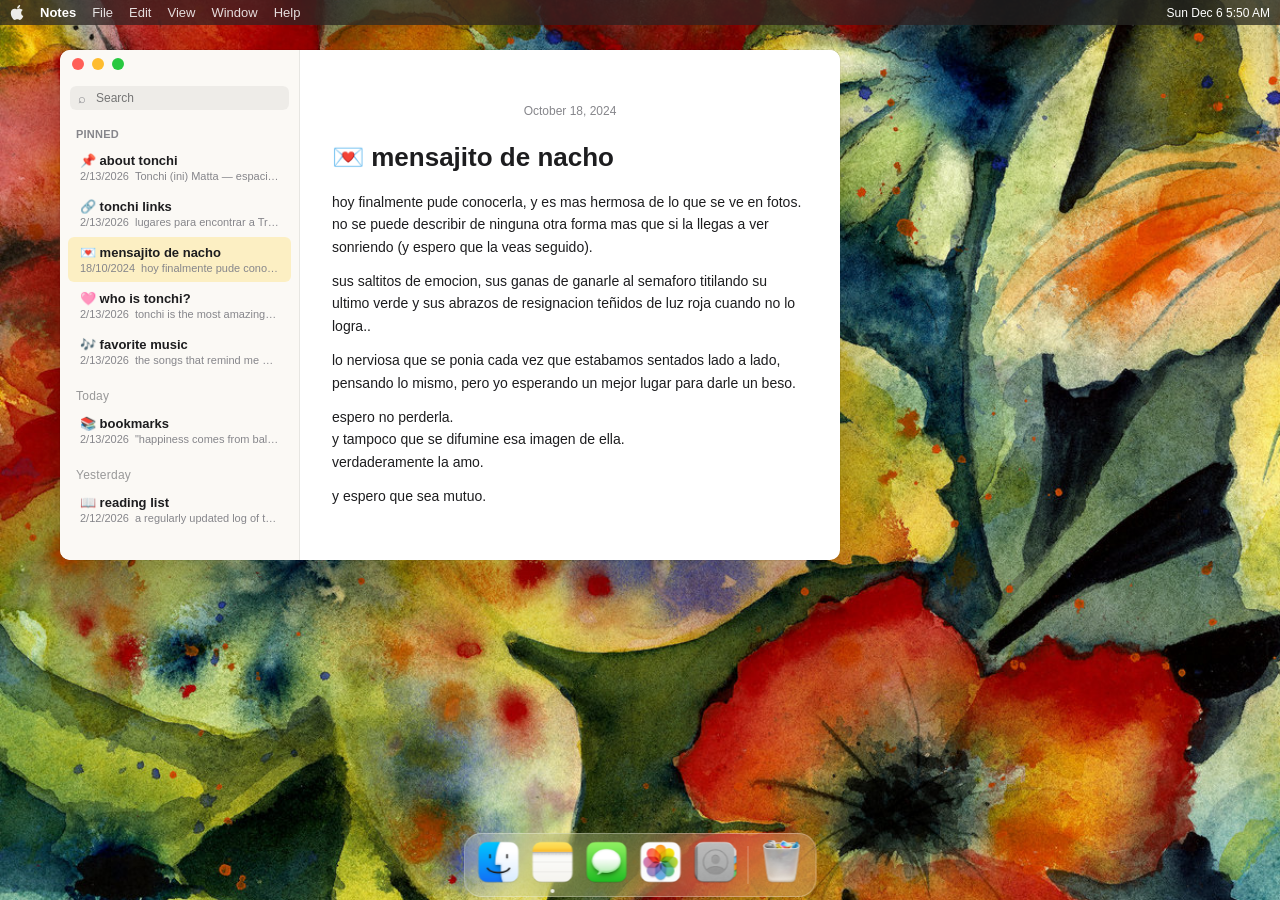
==== commit 22324c5e: "Cache-bust natochi.mp4 so site loads current video Co-authored-by: Cursor <cursoragent@cursor.com>" ====
--- a/index.html
+++ b/index.html
@@ -2223,7 +2223,7 @@
   { id: "joseytti", name: "Joseytti", phone: "+56 9 7612 7035", email: "", note: "", avatar: null, convId: "joseytti", video: "public/background/video/joseytti.mp4" },
   { id: "max", name: "Max", phone: "+56951954154", email: "", note: "", avatar: null, convId: "mm", video: "public/background/video/max.mp4" },
   { id: "mayumi", name: "Mayumi", phone: "+56967027334", email: "", note: "", avatar: null, convId: "mayumi", video: "public/background/video/mayumi.mp4" },
-  { id: "natochi", name: "Natochi", phone: "+56 9 4036 1418", email: "", note: "el novio de tonchi 🩷", avatar: "public/background/natochi/pfp.jpg", convId: "natochi", video: "public/background/video/natochi.mp4" },
+  { id: "natochi", name: "Natochi", phone: "+56 9 4036 1418", email: "", note: "el novio de tonchi 🩷", avatar: "public/background/natochi/pfp.jpg", convId: "natochi", video: "public/background/video/natochi.mp4?v=2" },
   { id: "nico", name: "Nico Schittli", phone: "+56 9 8443 9418", email: "", note: "", avatar: null, convId: "nico", video: "public/background/video/nico.mp4" },
   { id: "vandie", name: "Vandie", phone: "+1 (617) 301-3736", email: "", note: "if she lican, she liwill. ", avatar: null, convId: "vandie", video: "public/background/video/vandie.mp4" }
 ];
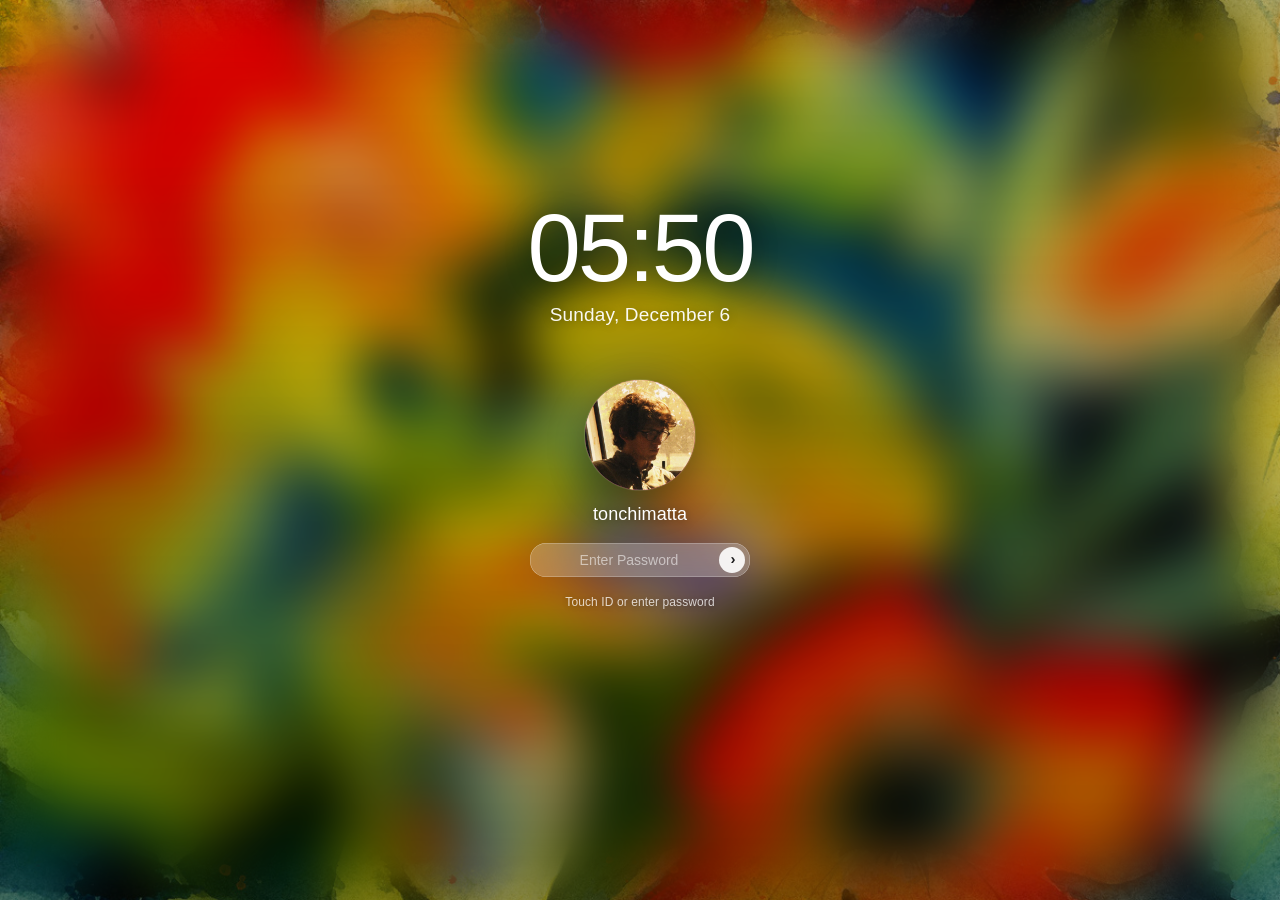
==== commit cd15532c: "Add macOS-style password lock screen gating the site Password is verified client-side and unlock per" ====
--- a/index.html
+++ b/index.html
@@ -812,9 +812,200 @@
     /* Drag / Resize helpers */
     body.dragging, body.dragging * { user-select: none !important; cursor: grabbing !important; }
     body.resizing, body.resizing * { user-select: none !important; }
+
+    /* ===== QuickTime Player ===== */
+    #win-quicktime { background: #000; overflow: hidden; }
+    .quicktime-titlebar {
+      background: rgba(20, 20, 20, 0.92) !important;
+      border-bottom: 1px solid rgba(255, 255, 255, 0.06);
+      display: flex; align-items: center; position: relative;
+    }
+    .quicktime-title {
+      position: absolute; left: 0; right: 0; text-align: center;
+      font-size: 13px; color: #e5e5e7; pointer-events: none;
+      white-space: nowrap; overflow: hidden; text-overflow: ellipsis;
+      padding: 0 80px;
+    }
+    .quicktime-body {
+      width: 100%; height: calc(100% - var(--titlebar-h));
+      display: flex; align-items: center; justify-content: center;
+      background: #000;
+    }
+    .quicktime-body video {
+      width: 100%; height: 100%; background: #000; object-fit: contain;
+      outline: none;
+    }
+
+    /* ===== Lock Screen (macOS-style, matches page theme) ===== */
+    #lock-screen {
+      position: fixed; inset: 0; z-index: 100000;
+      background: url("public/background/background.jpg") center/cover no-repeat;
+      background-color: #2c5f8a;
+      font-family: var(--font); color: #fff;
+      display: flex; flex-direction: column; align-items: center; justify-content: center;
+      overflow: hidden;
+    }
+    #lock-screen::before {
+      content: ""; position: absolute; inset: 0;
+      background: linear-gradient(180deg, rgba(0,0,0,0.15) 0%, rgba(0,0,0,0.35) 100%);
+      backdrop-filter: saturate(180%) blur(28px);
+      -webkit-backdrop-filter: saturate(180%) blur(28px);
+    }
+    #lock-screen.unlocking {
+      opacity: 0; transform: scale(1.04);
+      transition: opacity 0.45s ease, transform 0.45s ease;
+      pointer-events: none;
+    }
+    .lock-time {
+      position: relative; font-size: 96px; font-weight: 200;
+      letter-spacing: -3px; line-height: 1; margin-top: -10vh;
+      text-shadow: 0 2px 24px rgba(0,0,0,0.35);
+    }
+    .lock-date {
+      position: relative; font-size: 19px; font-weight: 500;
+      margin-top: 8px; opacity: 0.95; letter-spacing: 0.2px;
+      text-shadow: 0 1px 12px rgba(0,0,0,0.35);
+    }
+    .lock-spacer { flex: 0 0 6vh; }
+    .lock-avatar {
+      position: relative;
+      width: 110px; height: 110px; border-radius: 50%;
+      background: linear-gradient(135deg, #ff8ab3, #d63384);
+      display: flex; align-items: center; justify-content: center;
+      font-size: 48px; color: #fff;
+      box-shadow: 0 10px 36px rgba(0,0,0,0.35), 0 0 0 1px rgba(255,255,255,0.15);
+      overflow: hidden;
+    }
+    .lock-avatar img {
+      width: 100%; height: 100%; object-fit: cover; display: block;
+    }
+    .lock-name {
+      position: relative; font-size: 18px; font-weight: 500;
+      margin-top: 14px; letter-spacing: 0.1px;
+      text-shadow: 0 1px 10px rgba(0,0,0,0.35);
+    }
+    .lock-password-wrap {
+      position: relative; margin-top: 18px;
+      display: flex; align-items: center;
+    }
+    #lock-password {
+      width: 220px; padding: 9px 38px 9px 16px;
+      border-radius: 16px; border: none; outline: none;
+      background: rgba(255,255,255,0.18);
+      backdrop-filter: blur(14px); -webkit-backdrop-filter: blur(14px);
+      color: #fff; font-size: 14px; font-family: var(--font);
+      text-align: center; letter-spacing: 3px;
+      box-shadow: inset 0 0 0 0.5px rgba(255,255,255,0.28);
+      transition: background 0.15s, box-shadow 0.15s;
+    }
+    #lock-password::placeholder {
+      color: rgba(255,255,255,0.55); letter-spacing: 0; font-weight: 400;
+    }
+    #lock-password:focus {
+      background: rgba(255,255,255,0.24);
+      box-shadow: inset 0 0 0 0.5px rgba(255,255,255,0.45);
+    }
+    .lock-submit-btn {
+      position: absolute; right: 5px; top: 50%; transform: translateY(-50%);
+      width: 26px; height: 26px; border-radius: 50%;
+      background: rgba(255,255,255,0.9); border: none; cursor: pointer;
+      display: flex; align-items: center; justify-content: center;
+      color: #1d1d1f; font-size: 15px; font-weight: 600; padding: 0 0 2px 2px;
+      transition: background 0.15s, transform 0.1s;
+    }
+    .lock-submit-btn:hover { background: #fff; }
+    .lock-submit-btn:active { transform: translateY(-50%) scale(0.92); }
+    .lock-hint {
+      position: relative; font-size: 12px; margin-top: 18px;
+      opacity: 0.75; min-height: 16px; letter-spacing: 0.1px;
+      text-shadow: 0 1px 6px rgba(0,0,0,0.35);
+    }
+    .lock-hint.error { color: #ffb3b3; opacity: 1; }
+    @keyframes lockShake {
+      0%, 100% { transform: translateX(0); }
+      20%, 60% { transform: translateX(-9px); }
+      40%, 80% { transform: translateX(9px); }
+    }
+    .lock-password-wrap.shake { animation: lockShake 0.35s ease; }
   </style>
 </head>
 <body>
+  <!-- ===== Lock Screen (password gate) ===== -->
+  <div id="lock-screen">
+    <div class="lock-time" id="lock-time"></div>
+    <div class="lock-date" id="lock-date"></div>
+    <div class="lock-spacer"></div>
+    <div class="lock-avatar">
+      <img src="public/background/natochi/pfp.jpg" alt="tonchimatta" onerror="this.style.display='none'; this.parentNode.innerHTML='&#129392;';" />
+    </div>
+    <div class="lock-name">tonchimatta</div>
+    <form class="lock-password-wrap" id="lock-form" autocomplete="off">
+      <input type="password" id="lock-password" placeholder="Enter Password" inputmode="numeric" autocomplete="off" autofocus />
+      <button type="submit" class="lock-submit-btn" aria-label="Unlock">›</button>
+    </form>
+    <div class="lock-hint" id="lock-hint">Touch ID or enter password</div>
+  </div>
+
+  <script>
+    (function () {
+      var PASSWORD = "181025";
+      var SESSION_KEY = "tm_unlocked";
+      var lockScreen = document.getElementById("lock-screen");
+
+      // Auto-unlock if already authenticated this session
+      try {
+        if (sessionStorage.getItem(SESSION_KEY) === "1") {
+          lockScreen.parentNode.removeChild(lockScreen);
+          return;
+        }
+      } catch (e) {}
+
+      var form = document.getElementById("lock-form");
+      var input = document.getElementById("lock-password");
+      var hint = document.getElementById("lock-hint");
+      var timeEl = document.getElementById("lock-time");
+      var dateEl = document.getElementById("lock-date");
+
+      function pad(n) { return n < 10 ? "0" + n : "" + n; }
+      function updateClock() {
+        var now = new Date();
+        timeEl.textContent = pad(now.getHours()) + ":" + pad(now.getMinutes());
+        var days = ["Sunday","Monday","Tuesday","Wednesday","Thursday","Friday","Saturday"];
+        var months = ["January","February","March","April","May","June","July","August","September","October","November","December"];
+        dateEl.textContent = days[now.getDay()] + ", " + months[now.getMonth()] + " " + now.getDate();
+      }
+      updateClock();
+      setInterval(updateClock, 1000);
+
+      function unlock() {
+        try { sessionStorage.setItem(SESSION_KEY, "1"); } catch (e) {}
+        lockScreen.classList.add("unlocking");
+        setTimeout(function () {
+          if (lockScreen.parentNode) lockScreen.parentNode.removeChild(lockScreen);
+        }, 480);
+      }
+
+      form.addEventListener("submit", function (e) {
+        e.preventDefault();
+        if (input.value === PASSWORD) {
+          hint.textContent = "Unlocking...";
+          hint.classList.remove("error");
+          unlock();
+        } else {
+          hint.textContent = "Incorrect password. Try again.";
+          hint.classList.add("error");
+          form.classList.remove("shake");
+          void form.offsetWidth;
+          form.classList.add("shake");
+          input.value = "";
+          input.focus();
+        }
+      });
+
+      setTimeout(function () { input.focus(); }, 50);
+    })();
+  </script>
+
   <div id="desktop">
     <!-- Menu Bar -->
     <div id="menubar">
@@ -1028,6 +1219,25 @@
       <div class="resize-handle-left" data-window="win-facetime"></div>
     </div>
 
+    <!-- ===== QuickTime Player Window ===== -->
+    <div class="window" id="win-quicktime" style="top:70px;left:220px;width:720px;height:460px;z-index:103;">
+      <div class="titlebar quicktime-titlebar" data-window="win-quicktime">
+        <div class="traffic-light">
+          <button class="btn close" onclick="closeWindow('win-quicktime')"><svg viewBox="0 0 6 6"><path d="M0.5 0.5L5.5 5.5M5.5 0.5L0.5 5.5" stroke="#820005" stroke-width="1.1" stroke-linecap="round"/></svg></button>
+          <button class="btn minimize" onclick="minimizeWindow('win-quicktime')"><svg viewBox="0 0 6 6"><path d="M0.5 3h5" stroke="#9a5518" stroke-width="1.1" stroke-linecap="round"/></svg></button>
+          <button class="btn maximize" onclick="maximizeWindow('win-quicktime')"><svg viewBox="0 0 6 6"><path d="M0.5 2.5V0.5H2.5" stroke="#006500" stroke-width="1.1" fill="none" stroke-linecap="round" stroke-linejoin="round"/><path d="M5.5 3.5V5.5H3.5" stroke="#006500" stroke-width="1.1" fill="none" stroke-linecap="round" stroke-linejoin="round"/></svg></button>
+        </div>
+        <div class="quicktime-title">tonchimatta video 6 meses potos.mov</div>
+      </div>
+      <div class="window-body quicktime-body">
+        <video id="quicktime-video" controls playsinline preload="metadata" src="public/background/video/tonchimatta-6meses.mp4"></video>
+      </div>
+      <div class="resize-handle" data-window="win-quicktime"></div>
+      <div class="resize-handle-right" data-window="win-quicktime"></div>
+      <div class="resize-handle-bottom" data-window="win-quicktime"></div>
+      <div class="resize-handle-left" data-window="win-quicktime"></div>
+    </div>
+
     <!-- Dock -->
     <div id="dock">
       <div class="dock-item" data-app="finder" onclick="openWindow('win-finder')">
@@ -1054,6 +1264,11 @@
         <div class="tooltip">Contacts</div>
         <div class="dock-icon-wrapper"><img src="public/background/icons apps/contacts.png" alt="Contacts" /></div>
         <div class="dot" id="dot-contact"></div>
+      </div>
+      <div class="dock-item dock-runtime" id="dock-quicktime" data-app="quicktime" onclick="openWindow('win-quicktime')" style="display:none;">
+        <div class="tooltip">QuickTime Player</div>
+        <div class="dock-icon-wrapper"><img src="public/background/icons apps/quicktime.png" alt="QuickTime Player" /></div>
+        <div class="dot" id="dot-quicktime"></div>
       </div>
       <div class="dock-separator"></div>
       <div class="dock-item" data-app="trash" onclick="openFinderToTrash()">
@@ -1904,7 +2119,7 @@
   win.style.zIndex = highestZ;
   document.querySelectorAll(".window").forEach(w => w.classList.remove("active"));
   win.classList.add("active");
-  const appNames = { "win-finder": "Finder", "win-notes": "Notes", "win-photos": "Photos", "win-messages": "Messages", "win-facetime": "FaceTime", "win-contact": "Contacts" };
+  const appNames = { "win-finder": "Finder", "win-notes": "Notes", "win-photos": "Photos", "win-messages": "Messages", "win-facetime": "FaceTime", "win-contact": "Contacts", "win-quicktime": "QuickTime Player" };
   document.getElementById("menubar-app-name").textContent = appNames[id] || "Finder";
 }
 
@@ -1920,6 +2135,11 @@
   if (!state.open) { win.classList.add("visible"); state.open = true; updateDockDot(id, true); }
   bringToFront(id);
   if (id === "win-facetime") { startFacetimeWebcam(); playFacetimeVideo(); }
+  if (id === "win-quicktime") {
+    const di = document.getElementById("dock-quicktime");
+    if (di) di.style.display = "";
+    playQuicktimeVideo();
+  }
 }
 
 function closeWindow(id) {
@@ -1934,6 +2154,11 @@
   updateDockDot(id, false);
   document.getElementById("menubar-app-name").textContent = "Finder";
   if (id === "win-facetime") { stopFacetimeWebcam(); pauseFacetimeVideo(); }
+  if (id === "win-quicktime") {
+    pauseQuicktimeVideo();
+    const di = document.getElementById("dock-quicktime");
+    if (di) di.style.display = "none";
+  }
 }
 
 function minimizeWindow(id) {
@@ -1948,7 +2173,7 @@
   setTimeout(() => { win.classList.remove("visible", "minimizing"); windowStates[id].open = false; }, 400);
 }
 
-const APP_URLS = { "win-finder": "/finder", "win-notes": "/notes", "win-photos": "/photos", "win-messages": "/messages", "win-facetime": "/facetime", "win-contact": "/contacts" };
+const APP_URLS = { "win-finder": "/finder", "win-notes": "/notes", "win-photos": "/photos", "win-messages": "/messages", "win-facetime": "/facetime", "win-contact": "/contacts", "win-quicktime": "/quicktime" };
 
 function maximizeWindow(id) {
   const win = document.getElementById(id);
@@ -2058,6 +2283,19 @@
   if (vid) { vid.pause(); vid.muted = true; }
 }
 
+function playQuicktimeVideo() {
+  const vid = document.getElementById("quicktime-video");
+  if (!vid) return;
+  try { vid.currentTime = 0; } catch(e) {}
+  vid.muted = true;
+  vid.play().then(() => { vid.muted = false; }).catch(() => {});
+}
+
+function pauseQuicktimeVideo() {
+  const vid = document.getElementById("quicktime-video");
+  if (vid) { vid.pause(); }
+}
+
 // =====================================================================
 // FINDER APP
 // =====================================================================
@@ -2081,11 +2319,13 @@
   { name: "Photos",   icon: "public/background/icons apps/photos.png",   kind: "Application", date: "Feb 8, 2026", winId: "win-photos" },
   { name: "FaceTime", icon: "public/background/icons apps/facetime.png", kind: "Application", date: "Feb 11, 2026", winId: "win-facetime" },
   { name: "Contacts", icon: "public/background/icons apps/contacts.png", kind: "Application", date: "Feb 13, 2026", winId: "win-contact" },
+  { name: "QuickTime Player", icon: "public/background/icons apps/quicktime.png", kind: "Application", date: "Apr 18, 2026", winId: "win-quicktime" },
   { name: "Finder",   icon: "public/background/icons apps/finder.png",   kind: "Application", date: "Feb 13, 2026", winId: null },
 ];
 
 const FINDER_DESKTOP_FILES = [
   { name: "background.jpg", icon: null, kind: "JPEG Image", date: "Feb 12, 2026" },
+  { name: "tonchimatta video 6 meses potos.mov", icon: null, kind: "QuickTime Movie", date: "Apr 18, 2026", winId: "win-quicktime", emoji: "🎥" },
 ];
 
 const FINDER_DOCUMENTS_FILES = [
@@ -2164,12 +2404,16 @@
     let iconHtml;
     if (f.icon) {
       iconHtml = `<div class="ff-icon"><img src="${f.icon}" alt="" /></div>`;
+    } else if (f.emoji) {
+      iconHtml = `<div class="ff-icon folder-icon">${f.emoji}</div>`;
     } else if (f.kind === "Folder") {
       iconHtml = `<div class="ff-icon folder-icon">📁</div>`;
     } else if (f.kind === "Text Document") {
       iconHtml = `<div class="ff-icon folder-icon">📄</div>`;
     } else if (f.kind === "JPEG Image") {
       iconHtml = `<div class="ff-icon folder-icon">🖼</div>`;
+    } else if (f.kind === "QuickTime Movie") {
+      iconHtml = `<div class="ff-icon folder-icon">🎥</div>`;
     } else {
       iconHtml = `<div class="ff-icon folder-icon">📄</div>`;
     }
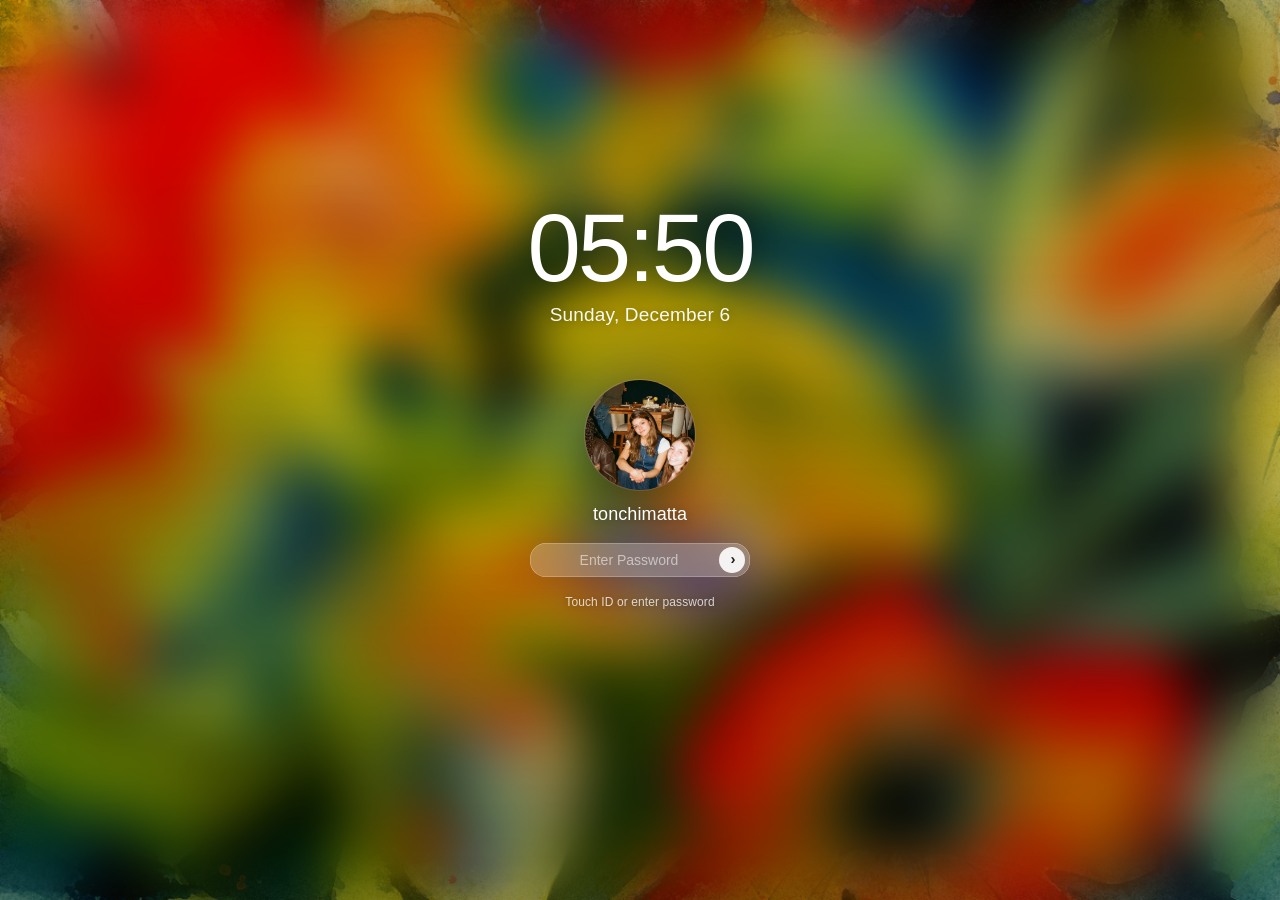
==== commit c67d0e83: "Update lock screen avatar image Co-Authored-By: Claude Opus 4.7 <noreply@anthropic.com>" ====
--- a/index.html
+++ b/index.html
@@ -10,19 +10,19 @@
   
   <!-- OpenGraph / Social Media -->
   <meta property="og:title" content="tonchimatta.com" />
-  <meta property="og:description" content="Espacio privado de tonchimatta.com" />
+  <meta property="og:description" content="en construccion" />
   <meta property="og:image" content="public/background/og-image.png" />
   <meta property="og:type" content="website" />
   <meta property="og:url" content="https://tonchimatta.com" />
-  
+
   <!-- Twitter Card -->
   <meta name="twitter:card" content="summary_large_image" />
   <meta name="twitter:title" content="tonchimatta.com" />
-  <meta name="twitter:description" content="Espacio privado de tonchimatta.com" />
+  <meta name="twitter:description" content="en construccion" />
   <meta name="twitter:image" content="public/background/og-image.png" />
-  
+
   <!-- Description -->
-  <meta name="description" content="Espacio privado de tonchimatta.com" />
+  <meta name="description" content="en construccion" />
   <style>
     /* ===== Reset & Base ===== */
     *, *::before, *::after { margin: 0; padding: 0; box-sizing: border-box; }
@@ -936,7 +936,7 @@
     <div class="lock-date" id="lock-date"></div>
     <div class="lock-spacer"></div>
     <div class="lock-avatar">
-      <img src="public/background/natochi/pfp.jpg" alt="tonchimatta" onerror="this.style.display='none'; this.parentNode.innerHTML='&#129392;';" />
+      <img src="public/background/natochi/lock-avatar.png" alt="tonchimatta" onerror="this.style.display='none'; this.parentNode.innerHTML='&#129392;';" />
     </div>
     <div class="lock-name">tonchimatta</div>
     <form class="lock-password-wrap" id="lock-form" autocomplete="off">
@@ -946,1734 +946,119 @@
     <div class="lock-hint" id="lock-hint">Touch ID or enter password</div>
   </div>
 
-  <script>
-    (function () {
-      var PASSWORD = "181025";
-      var SESSION_KEY = "tm_unlocked";
-      var lockScreen = document.getElementById("lock-screen");
-
-      // Auto-unlock if already authenticated this session
-      try {
-        if (sessionStorage.getItem(SESSION_KEY) === "1") {
-          lockScreen.parentNode.removeChild(lockScreen);
-          return;
-        }
-      } catch (e) {}
-
-      var form = document.getElementById("lock-form");
-      var input = document.getElementById("lock-password");
-      var hint = document.getElementById("lock-hint");
-      var timeEl = document.getElementById("lock-time");
-      var dateEl = document.getElementById("lock-date");
-
-      function pad(n) { return n < 10 ? "0" + n : "" + n; }
-      function updateClock() {
-        var now = new Date();
-        timeEl.textContent = pad(now.getHours()) + ":" + pad(now.getMinutes());
-        var days = ["Sunday","Monday","Tuesday","Wednesday","Thursday","Friday","Saturday"];
-        var months = ["January","February","March","April","May","June","July","August","September","October","November","December"];
-        dateEl.textContent = days[now.getDay()] + ", " + months[now.getMonth()] + " " + now.getDate();
-      }
-      updateClock();
-      setInterval(updateClock, 1000);
-
-      function unlock() {
-        try { sessionStorage.setItem(SESSION_KEY, "1"); } catch (e) {}
-        lockScreen.classList.add("unlocking");
-        setTimeout(function () {
-          if (lockScreen.parentNode) lockScreen.parentNode.removeChild(lockScreen);
-        }, 480);
-      }
-
-      form.addEventListener("submit", function (e) {
-        e.preventDefault();
-        if (input.value === PASSWORD) {
-          hint.textContent = "Unlocking...";
-          hint.classList.remove("error");
-          unlock();
+  <script id="payload" type="application/json">{"v":1,"kdf":"PBKDF2-SHA256","iter":250000,"cipher":"AES-GCM","salt":"UTkNr7mfqgYi4lMSwTJOoA==","nonce":"9Sam5zPMiwbN73k1","ct":"HM5uqhALw1sj7Z4xl6P0ogZPzxx8+8yfedkTlDqgeoFFJR7eY7FfJX0okf/wzoaZAXZuu+8Ik7ydkoUlGxzEAXZ8gD6VvVVdzc7gkcpC9ysQi5oSV1B7kASaC0l9NzkA26kEcTAlL61EY9n0/jum35vJNB7NvTRluAZQrxnOAWbjSAM8f3faOIod5xX+wul4cAowzEgS+rAuuEViiV6x9mPMHwstt6Lm8ktwCafK9MEIpeOfU5dw0xAmLw0Oi1gJEE+mT4iUeM5PD2uQkk27b7elydfiAAXWmHqibVIK0TpaM0ebk8YlQPwP/vwFxWahCJ0AA9rijSIChutaIg78RhL8iwYZ77OTsC/bCeAZ0glECGuM50N41KIL42UKdKHIjbtZ4o7Wiz5GnarZANO8jtl7O2NJGzEGNruXVTGLgCkFCCJLYcMY68xJnpnxlFectUd2Dn82iDXuKAzZvU7TAK7c4IIlwMFhAV5RhsmRgAN2ZkRX+F8oNZAk/t+1Ay6Z+3wv1tRp1PSUaUMzJRb89h7PePIfeUrj1RixYh4k6ffaAx+zN5lKhgz+I0Ug2xtT/r08GycXiheqAE9yVsuZ7B/[base64]/+v9KenuebFRJLoJEV1OrULWicwcc+zxmBTwDBTDn13O5C33+07xw0BacY4v+zd1XUCkSN+8HRVqvWieZUHQvy/bIdpz/iTZsf6DNdqj1qrOrULvbbGncxJrrXULB941SRzJ7qmDOp38fO3KJLmpoAcq2goPI10sJ2SFZIo4Ksp0xz3EH4gooRG7NbTsrZDC3xndNu/HbLv254C307JNrCIMS/1//zNNwGu+f033a9DnR90GFaK6FiJO2UaYTUwwA/41lww1459nwGgjQ1pTFk6V5DhssKXflycdqHpP5kJv/vTJqpgcxfaIjhFtgljOH8uEGCmBssLTmE5cqKjUPTjDXMuCsvSzrG7f70hzCTUo9qUT0KJ3tQ6s9zg1qB9TMKipFZnuJ6g5J1mFrEOEu4bmnz35Ye/LX3Tk0Mde0yWTEYY2abseUgEGagZywFJh0Z1gMCZeEacRi3FXysRzQIxlM9nOr9eU7MzanNixIFwohlntw9JG010MXGZdLJJ+BsmcyWhvGYz93rDWVFqPxC5VhOIDPYSINpt+6OSFNkq5/sQ3u8Bn8FQDzwHL0qtCUf47JMF7x22zhuV5MOReqcVl4efW2HeU3DvOGuA0VG4dMiYVn0TEtQuV1kkpGc0ZI2Ndr1BoXOPVIcvvWQBXjMO72dK3Fk4gL5syGcUdrG9WVsd13DEz/kmysQeDIXP11P6Lo7VUZKKQpuclZWVK1QdafC14YyF27jXRiCWSJeVs7Z32dqoboWzGlbNCwVbQAS+SL7Ch8DJm4Z8NX/Rf0WohN5506XW6sVjiN+RJ+AVAkvo74dvZvZwz+doZ4xeIe5FWLdCgoIvNWfEhxeaqqhEl5rNFx9Lk7LHzp6Ag6O++mIV7hKlEk5SBZuB8Gx3p02ANRJuu1aHFwgFjUsGsJi2SYBZlOZzF6IwnIzUv6BaojWtC+q25YFcSDl+pRcG9a/L9dlpg2zxUv5hEaJJracdNCRFx5+iGNFw/FXyGCamChuPEdorWKJPTtbzjfRat4cmP8gx4AqYViuskcwqceIgw1VHD/AHXPUx5gyfJSMEyebLdU3w8SIUe61fxaNWsIosDk8Cq3jBO6u1BYrrd97X+XSXvWTufxOQkSdYjU0bwgX7KG3s7zb1H1wwkrTJm4GAPOSTbE4j16G1NgsMRDew5RZc2CM5Ujkn//4M+n/saM+W04Cl5Fvcls+Ht7uUY/dszNcjZOWFXj5ob50FRrq9t1mTmZSH4jHzczZmrgwYESempBYb21UHPeFqCKpqoZL39U1uEEgpvbaUjhaJHUe6PHKQBKakQKL2xEelQf1fCb8XB/xlxPpjvTm/OyyCYIWMDL6m6bYQgJr+AhWyZnmoE5falYQ+/EiGotHzFo7sPwz7HAOc8xd7iLobPHBn5zKNK3rGdBHbko27uGnZ3KG5ZItSxjuNLJx7bjJkF7hozqZ8etfHZ3pMlzwamCwACEB0HVjVRuP7g6Jscv6nx+JrM8yaaxOwT0u0skMmiVNIrU0Wpjk4IJTJcKfPRC37mDrcct6wUFzYpZIZ5+ydHzaOFePjePPpukO/Ts7qISRCYWsYzXprV344YHFivX1Cf3EFN/cBjxNiIU/SlJEY42PlO4UnPkSwfNXcpQUNiCXLwp2aVwp4MMzxRX+QmTNIynXaOEC10haZkWIpatSaNqVpl9CS0bibmbGmhd85LD8ryTJABbaYV1URhs+BgcN5ch2tDv14o2h8UFL/ApYQCflndXahn4EgRZp3n+yYWjAv5hRmNpCTdaFY4MLBl/g/D9pAoR5y57X3QEMiW+5zYGi2sH/hNNCjqXPUyf0JWX+B5DzljyedzLy86VocOdefCo6uG9R0D2WxWy6a5nlaXqFf02NAfiDNrPlvha7FX4BdqpEQeOSaVBcJEyLKULlXeFqX4baCrdbz8MW+xInogwDCu8/Gw8ZwxQRufAzcE/rzNQDnHOQ2g2onEEzCDSVxZZjDAaxkrM2VFxGdgFrJy+PVi3pgYo7aJywrJl59sqjVnwoaFwcyGf+fvlzVNYb5QvXHiZkXBOnTtAoFoQxsLzJyHfrnvJ/N9nTixvRmDnox/J5YNDO3w0SmVb3qUIPT7/LRfJqQ9t9t+lAFNLqMvFKZGgiKJCL/682uSIF9BiRo+l/olCI6BYc2G67M3vjfAV76C2jX6nRJAe8ute6fTOBQcRdehobYDSpWNfGXkkWAEZEN5YQDMEd/qfOYwcMyjF/[base64]/Wx0dxtL0+XJkVurodeIfATfvFYqK3mevd9p4UlrN3MBbN43e+bLUrsKzigHNY7Q8x6FRQtWsQeWDEbmcCBVHJRimU9qwKXhWnQcRElNZXgStZs5kJu+chvSTzJL3XwKlifUFhj2rBYM7tW3+M9l6FaxVXi94Ps5R20a1bGJ3PyO6ux4GBBkHu7uN7en3kt59nR/FuIS5EXI9ubAttzlvvYkxwpGEluUyjFFge1XT9fPS002thysGvlQw9g8KJ1mxiuW5kCqcxcoZoTy2KWnD8DVoW9BlhsOc477gnrqENAEP4WWjDbiPIXih0jbSmB9fXprV90k9JSx68foQsEpk5SyvdvP/lvyDz2nyPOeHE0vNhRKsSKk+HU/1WZg0EtbjKbcfVIE0MY+w4vn8AQz1WeaHkCz9ZlfJEUDvA/MM9XDbevp5ePfwcOlwbI1AZqQlutfBg/HeFBCWCRvU/imBYSyy2v3+cJcltIpARMSfT2nikeGnq7T4pTCwJjeZroBov4AOtHc2bnMWhcYfFnsqWOQuq+sEevLToR5T9lJtqHLpf8t0GzKzzPhKdong6nHwRi/ronVlAXJrH/SwCp0NohnvmhI0v9cDWoHOD6KAKQ2JBBSG0vfckd8TphJ0ilkvwYe9p8SslpQkvBspy3P1e8fnGt22WuHgidSqYOi2oz2+Q2/iYoOjRBozh6lnLG4Ncnlusr5ev43DvdqQsDDJSuxoTHsWfoGLhJac8qApDeGbxnqW+1RY1gnhIDEkz9Ma2nAWkC5xC6ttQZc/ztG8EH73bHZRrb1ja6gdMBfpUYDYvwRw8Akre2xuofziEMaqx2WlFJkARJ9Z0w3PVtOCUInRTuYyoprUDloQWOXQe6UNHjzXMLMHfolQWm/3iejFqfLs/I7QZQn+i2f97mC1rMPwAbEHFKzUpLclPEBKrZ22X0/cjXEzMMyrC3O7MuCsriKQbW7e03uLWjSPFSqoT9OCuuEcr/V+wL+EfzotiEs1q4UhJen25OOGvccPTxAC/Ie2Rke2S2vdgtbwVRhiNf+EU16cR7nzmLxKUZD78LZWrsH6Elgb/+gMrXkmi6ho6zweCpAaycCLXpn95pFmhFkBL/978k3GwfnNDytTpBCL3BooeAazpSw7wm09W2LtrY4GyWeqY3aQDfbg8r7Qk4a7LnFm8oxIqpP+bekoxtsCATZLUwehb531k5Atmg2ed1vGdfKBM+oLPl+P0l3+3+TGuK5j/3Bqx1/ka8KQfkjfKmCe5L6KEVBAhaWv7b2rPURpGk+wWFE6kUNWSU+CbCNQymstW5W9i59pRiW9DSRi5pjtfT2OgEHpHN0YfOwNk8NcIOXO/o/SthLJH4jXNu0cY10d5yG+qA5/SgvoiL8ZArJVT/L9Yzryz+hfhnpBLlyKDYnZrF7cLVUZ6an+/5QjU/Mmsq9ah5LCvBhFTVMU+t2i0/GDniGqPcIS0rHNArNBp+W2B+MMDP+J2KkCvS+PlpI+EHlDPSL4/SN42lhVo7N2Y/gktMHumIqrctcH6Glr0H84t+FC7ayFbClsTeOdOoHUq8fVd+k3F06PQLehLhPuWdJmqNDDMTa1lDr8FUEAjK/qxfUyBzhsSUwZJf1+06PzTH0ujW7uPwaKGo509UFdpZHRw3ZP+vjbTo41/E7S+3ZXBRxI3MB5sB1wFpBUG90+4oWsdWgZdCJYqTCGHi5QoKDt2/qqv+29FUOYQK9lZbeAQpOfdAgphk9m/yf/hs8leU/qvEQFY1llojmAitELg2OQUUKOvyAQNVeUgbPmb8CuKFDsjfvsZLr8At9yJphdTv2IFLnzhSDPSOfOAmBcce269PQLCcN5lEfETBuneQxgcaQZ8tPRIq21U4iLt0Sbb+2SdGHtj8DhkvzhWS6HpNmQbKu/jw/e4KqRNJcNTWVEHtfALUZZ2kEc8MJKVpVsL2FbrbyZe23ABM8apbKa+hABaupkNXXI7ZZ3TLJw5BAUc8oGT3TizPSTliV5icEFZaOD+z9aGVyT1aUWtHxPA5zdNcBP4xdJIFrFhaeXBl85BaFlAoc+9m05dQKzuh2/uwH4EsJb/Uh5aRYWsN3Zqs8O5KDackqsU6kuabN965bVnDQ1WUlor1MFi5WmewzR/ZAB9PEyQzSXD2kQYfvwkRyz82WOCkYBBjVCBBb/p7sMN0FjsgnqsgFjsseksgz26jbC2nIl1QMx1ojGBSCjwV/QtL1ye8VRDaJAHvFLz9fKCKjpaJXh5oFxyJ32ngiqOy4JirnzEjInrc68NlQOkVF0ZQlHfI/qemzGb9jaRot68XJ9UISR4LtM0TC7OB8Zh6sIrU7WShA9xF+E9bb+VsvCXak61oYuo49PFe6TQCMwtg5Amo0HzQuV79NP2CInolqhpH14oQBnjeO2D2jO3ktZ9gmNWK0SDglzjWja6fMmmjcle7jnu9vrHCbSdbLoyKtVQL4Cj3I8p7WBH/Meotb+IRYOWXRykELSzf4P8GWc43HrfpLwxVs6m7y+vAJTXUHqD9wVYdgCN/13cllo76k5B40HMrsXQBX837tUS1LJviYmumB8xtCTAFN754rWBOIFky0ZHxuEqXeercA6L0mQvLf9yWbYsQOUv/3G2LOpzIqveXwPd3TIYwV+wwVpXPKGgQVyW5IPM3OrN7tObOmaojfUCoslD00YyOL+aTvadOYn6LjL/UBNTqdOGy1V5or4XJxJILkQVXGwftpHEwA6EsNkmYx0ms3VBaoYuqPZic47oJgL6SfDJEPXKMV6q2tD5T2XSV/5HmmjXbH2zsqKu6d+XyEIFgg+GMmn2PJ39HpiaEk4cyqD/j6AHz5KHNFvfJJV23+l7wfnN1m1JARKjmJSPx4Bd/mRyeyxOKKoY+FUwtG73BIS6f9TPjIQglQfBYCMeyVoEyuMfz3bmHfr/jqneotf3A85Tp7Td2VmWrQBdpxKN3INONKGf0z7A8e/5W8fTtnbXj3gISlXuLmX9/8cF/UdOEU00ZeosesZsgm/SWnRiqBZqDSobGYTByVZnugYDYyO+7NRZlAbAbVIsdzC6l2pWQVbASPsLs8SyDET8JxyNdMDIsHwDJWmsJRlrp4JiS3fbUhR6Q5393a5ra15jR/9mIft/kNphpodPnl5Eo6NVox1YjcHVV9njwFlIg0Z4wTTig8sDkwt4zMzkg66ZuLL4ClGIWT4229oryPErKtPa4YaW1vYojpaAbF4Zuz6lEIl3VCkPx2ta5+O5iZeWaZgrjABkcDYZaVWMMnClDZQkDHFFjXC7X9/c8cSZWpvWi/n+RHvHW67Xb9W6UrDCy9KryTQDdjRfTVTUdASrRsAIHOuIVOq8PTrcWD/Sj7yOwMs6PoCdllH0dMLSD/X3zizQfpKY4fTI+CKjINSzl35vnI7yaC8b3LsJxLUtymVzsOWCtzg66HayiXhyPPmo5n1hmTb20javxZS2GAzrE+xO9QRsFO8bTy/E2CPWjkM8hjKxiMiNP+z55B9q5v1hI87iivoNcP+5f5QoDFz/Wg2tlBZ2Voush2jqQhFKVHsgQE/CHKYNPKlEDJ0yOHapRirAKRC4EWEwNWhV7xTLKbxzoDkZ90asT9gOIkprm+1EWcRVUhqk4XiZXGNjxpn3qSR17HVtjlthdX3F+q4XNwlgtuNORIpYAlsM3YwvZjV/TqGRaKy1PBj4YyQP7/H4QgjCeKTupIIMlRDgwMoOpERmDtjtvB7uI0I6LKngwfxKGhoBW+zphKTdIQVAbarGwjPvcjCHZPvn3NZ6YVjsgy43IubD5PgPvzR51UJGxKSyLe8T158fELlMTOSrFo7ZVG1nrj0Vvxf4FdpSuhsC1K4xI/cDbhKHj7gcDHUjze+Zswf+45fCFApj7zO/YT8DBZKWAQ/sC8PqWjcWFrV7OWsqTS16rhWXm4nh91BntClGLhbjmmeJXbbqG8nywv5pvzy5I2VOkT397v0T9toB8bUIBZWOG8t6SLsKly/rgdGf/CD7DW8VeYOeNykn82DhTHlWdM1+GnpZIxN/K8WRZU02C453fBlP1tAx/Tq2i9DECRFjY+flM3mhDdv3vRccHkB7NJtfZZmFLD+GnwCHa3Z7IBK4TQPumRKOGKatEeKI3RUPb+9lPL506lH2A5GDad9/TvvOTXvj+2GvWX9TR2g/A4iCVvpD/KmnO515XIUY10qWSdGUNX9pjxE83ujjcHCTtxZN5WXXl7XKGWwxz3XeXKFCTVESesU9jPPX8XmB0bKz6TccMWoZrmrfrAiUsHABiVr/[base64]/XwzAAfUWYZxSYkHBMs8XY9f8nBMv+l6M0dqmxGCnb0XkzWdeHIADhXI+g6z7fY5jtRx4cOxqS6EX/9YhvZV1/KAImgL+lGrU5gwp51g5DXbyPPfd8VmQ9etjS3nnvv5ydw73tbiip84+fVWxuD+DWJvJ2uUnG60R26OptDSh9f3TVkxXu/E0RYKKxvBVDFfQPKrYOzQGn9WoPkdqLXltG0LTSx4IzxFsIyDBf34YR5qWnS78dcbrSAKksJ3XAT5o6AmQprVsJtgfC1Im43N9DQ6dQ1wtf6hiFWv9Tvd29mr3vg0U/9Y+xGUGnaPhRLmfxrQOqJcwprGoEEiGpzP9Gvq/0k26rPlGGO01ApQTxmxkbORgT2i8FXpnP6lGpVS4HEPG8eZ+UeLZaHFBfMk1T/A0qX65ubgs69mk7oZC0W9gJcg8Rxt/IHHXrvXCguqufaWuJF6Cnl8GBoFL4eI3iuwnNz1xbLENJTr1Writsy7MWk1c5AsB9ck/l9ivY2a2zOo6OzcH/sjEkzj31EyFS8L2o8nfuojvIRGLuOpEUQHUqdXucgPxo2q76633Mhhzv7L5cNd/02B5TJuYZINFs/nYF6+xay4bRBaWmlguUKa0AZfnWZR6aWINLPO0g3BZjkZI+zapnfA7js5FfxSrMpEShXAW+UzSqDVmfYKhnBMbs/6FRCAM+ni20k63HcfhZt6C73VEiVQubru1P9MpLtP3veWSDqMwUp61YiTYrCQpatk7/57Uv+WZabcpll6G5kN2jiih8JI2a9JXIy/I2DgFY34lpOEaspHapVT1eYga02FsXzBaReJzCoX+2KQfSJOenH1GdzdnusYnbjhWqsWec3jqdrM+WlHumI2ZHgojUUIzQLM9rWsRIAh7bZLffrquSd1Z9NG9ZEK6QbxeW/tRF8kcBzC2aqS3W6wuKRYWlebEDLUrxW4+b5rtvg/4oopt5o1zuobFg1IkXoTIWzRaQ9RFJJbdKEbHyXL6L/lfe36QbhGNM6wbJYwLo2NYdIZsSvu59ylVLHMhvlsM2f1W8w8wat9nrLNiPo/cT07thMufiYDmOJYAD0BwnKFgmlVSeu4dD3rWTGfXTVoEkFFPd7qe2Hy8cq3LtQtdNBXMbdIroVVRV7IVKrTynQCgQsby9ZOfluhdMlWOLHr0V6KRjKdM8nC+/UJkvvGmu3q3j0NS5tCiFMB3j4SIF1WDLXSF1OCXmP+wF7kY1qzrx/[base64]/ZIr4jHGa5X8FvQ8TESXis3hwr5A0Yx7DxjFxRVwPMmp8cjMLU1GJCgZ6cQl6N1ucRxCjyti9GwtI5G/+iyb8KUM3ZL7w2s7iv+PwqK8w57EYzVtLu1WIIWSJhyjLGbPDcJiRgxCVWAjIB0vdluV7XMqUBVRqFoBfWlU8VHXwX6sXQeWjXkr4Fjfm4plFlpzzkdlBTh/[base64]/zp7GYom6ZTzz5iCB68gZsnwtZJnJW/42yLV6Im3sJWkXL252Pp6N4lz9V8sGaMEO1WOm7ZE1hztEfZxdkvp2z06RgXsmshgG0J5dHyVCngfJRLY4dtQXkKPcUoX1xJGD3YKlt6ISlFHMaPxtrlTI0x0HQiyj7sL3lT40Zszw2B/zDYU6QgWu+CMoVcl0qlFoz3zk2gkmU1Z7h2yTXHPwlWgydmYgeqZCxHMqkutCBoyCpOPWiyueToy4+DyN0rvDmCnvMScPO7Omu3Ej1ADl8lm6QGPmOzlnq5XgJP8ZpA5BJAmpa6Gge/VwD0U9Sge0eDPkZmRwc+7U6MdMQ+roenZlJGHDiDcxBR8J8WjUANwsXP4DM7FjPh8zcnGxmz95BkOLhKzy2r0lnPV74zltcz2cvAgP6Cxgw/URhPr9NB48muBElDVCWtDqbZuhyit2JCGGoh5m7CIcRRMgSN63lNQckPE92bWTjYhsvMdK7/p0No9MuxKJcRtcSgjB/HIh16+z2PBIXsxLIfCjY/Kum37X+aO7H9AOx2Ls3SgYDNU7GeBBO9eljEOrZ6IY0aQABkQhkmCsHNpFf9dAKrKT7FiKo0WkyIxJY5jwhtRgcpx6B7N/c7c2jKwL4Snpckr4Q4VstXp8Ko+uxZtoXHuX63xLwQCbhwb3e4/oDItbLui7VUHcLVfSKhERr4XZlrF7myATvR9T/ZC8mj/NpbBkGebP9AfxU641ve4FmDxCsm9pzyf/H1quqeMxZq1hyLRbLUNH3xvvpQtcQSiCWbQbamQA2iY45iiX9+PYvQZItVreU+UVbs7GrgladuB1KNELACRrN7jU/zr02dnxaua0jvyJSbXLNSaiu9v0iAuIJTYDcW+eDETfzQh3RPTfhNegCHTRwy04qBSZCjJyQJ51pObJUUAGhqFVfv3IRxHLV+rgUA/XZD6wJlTXsKhf12WWjlIPGeOmRUyZxn9PFugsIRND29Ari0Oj1/+MzkrX15MUbV3ZZ3aIOGwF046QHnsVC3ollFOwoES4damqJFxtTQB/hhXf+EEgfiRN47ukc/pGZ6R6u/AvOuMvYKUlK0PsOZgaNEBVNugxgAZNUMYLRwVNgx4apnlbKmKW2wx1NqqwE7goHlRy7XbB91ykLZA/d5LHoAKuQcVUqBbGUyJmyboFxK4SnfyX5t8jefT9P9rcdLqmZbOyS+OnVqAEWw1bNu7ckmZ61obZoKT9NG4F0t+B6qxXWYWm27NQ4FoptfuhuOz6I6xL1NJxTaYbewBBBLd33Dw3BxoBsWNyHcc7w+KNcYgzQ+N2FXfT/ho6PYBwZs5dcHwHlC+Rx98kbHPeA40OxrJNLsvJXIE0Z7F6IRkjMk2aB9mRSmSxoTb9yWXPKxD7NlxB5URQQ22b1gNbuUx2J1v34Xkeq6xzQT8X7GfzYY3i67chKDECOup7sUDjyGyES8b57a48u4EXOmygw9FA6l7Gw3poh5qF4Z7RgFTxPyj8vI7yuGnd0NxpOKi0/UIAbbSIQjVWgyPuZb3Surg9DtiZisIOJAfirMuxFm1jWugJOUL3tguxPYu1vsfa24bT77VRtcy4UMKXtLN/uY7A/EsBw2Y8bE817JB5cNN6CZSQZ+DKvWprgg83PQ06L/vypmmhGkMmoc6zy04oi1z3w4zXm+bu9A46jSY8suhD/eiv3Ck8ucDECVN8/P5lDY5f1l7sws0IliPh8cKq7U1b6JKa1RUitEOfKv+r5Uqu7WJsowmo8q6DtmiEqxG6hA5ZDcLCLlAfTanwd+ALAK+dKPTSY3J1u3FRCS8knCWo20i8BPPbhqAuwNf5qk2kdyhiWvohzBcRNoStpPyF9zL7dAe0kGDf7B/yXkBkYIqYagobD3n+d4rKW2GgvCNY/WGAK5ilPWa7snOMmRlphAx+EcQMqPR3IO++psHkU94Y9TcUqP45vM6SXPie8U2Hb38e2+PSUSHpdKr1+pp4vev/wX3o/H8l3NDWKHJaw6mhTnLI6/KR44kox5CmFvCq0iNIEEmWlkZ1aSeo5O9XKCheUyTQiMRyyCrtGtt2dVok99H7KyoSP/wtgTrROjSp/qcHLDnE13f5sQh8fhAqzQiTCBUdNw0AR+eVb74yUlitaXIiC3X2gxLPvNP1Dg4VQaikEsJ0FCZiKN9ACC27TPbtetpbmtT/6jBZl5yfFwXDjChXMy67CkhAuEU1656uAhQjPW63AbQSo9Hm8vjCDpePyHDZXqYGHO6fdumjUf2mOYw7Q2e/oIj6dnS7hQVVaY39APv64KHldZTyqiti7UywoWQ+OjGx66gcR1mVgVRUzslmy1kArgndDoEGfJGIG3v3SgXNWMxv/[base64]/dMMGbOPyLP89GO7SzZD99gcHllBN4JuO3bxuSbN78GoXSKJ63bAbejqb/tTBOot7yu5+wq/jnkJTyW5liB6FvVPasEVqhRzcyyb5kyAezjVLKseNZqKA9WAskOaB1JKsLyTy1m4YLGUNg1Mg7leMwU7ZWDJwUDrdBK4Pnzu2N1NJIAf4ROpUnHocCpghjutd4k70HwRNgg1/vKsVNsYff7stxSGVlevAwgIFSWrN1/hSRAAmWHanThtfq89hzbRhc2SOI2QcCbkoYb58N4rbvoM3WKtzQKZ/KgB+Li4bOUtCHN62n1oiz3HPICGNJztF4wMUgXI1KfnZw+zNA4IEMsdP3zKxfIpcHSv/61l3sl7fo7ZGQMV/[base64]/aLdkuMUWSnie08SCNh/DEsMzU4TzbExl/JirHPgoAXEAhIBZ9nhVm+oU/lj8zUc0/rAEalR4feGTRZn9KW8WL1BWErfn6Hl4boQYmrxqTKgRDcESvejHCBdDoyvSIXfM8t4k6XTRj2f2fTKMTiNEaYqO94vibkIZSeII/J2lOaE6pVO8WuvdQhGj2sdfgq8G8JzsA2hyHBsGcXMRrum7FpIq1A75tj62YYWIYLUPlgy+/VRNFaqYm8BC9wkH8gL5d8wrKh2K8Pz30ok6Jhr3R/F9DY3Fbbp//ZSd/D/qKh/HFajbvPfYxBihBDKDU+VMPDsL2XqMR6qPRlTjsrjs/+F76PImPsaycoGIE+BExv8IzHkO/CcGQZ9SRmYf2O+lyiy5nTC16VLH4lmuOY4JKTV4RJOi1Tpu7EL0PPJ3S1cSDDcX4EVayor86K62jSqsral90pe4jMaiRHTN1jvwhecGWHUJuIpQz1FPpdV65V4nxQgEUgETVYKuxz0nbwbMLhYUAjHh3SKrYSbM/oe7gfD402tIS/Yy5Nh6TBVFz/F0YB85qdg/hjeNmI+Yym4Glz73U2AkOuGcqo3cKGpdw5xICaLz+fnOAtQMdciLwxlHZqjy4y5eWONtTinalGNFViOvLAWf4iGp5JZ3uSG2gC2KH1kIQnWhhpx10awDmEi5RFg4UB2m68hGFPj4aL/sMLQFMAijFoRiJBp8Pk7O67KAdl859qoS22dU8h/jvDo6ANRqdFfbxBunyOgbsRUgrQSBqKlcQFBQ+ec4p9r8/Ap+3YWfzjO0IvJAzZ+uUgB+DQEHR3QFoI5gBvHey/+hKLMf/dImbshCku8WWC/9r/B8/CRzaTwA9aZsvQFGAQb2mfljo1A9prJEjpum1gC+MlYXXE8Ppz1dT+NQkmKV3Lz9qfZm1nFfHPlP2i4COY2KAZgylS4bNVTV++diLLNB88bCiKVLEIRUKOVWjPO0pwAYBsK8PeAo1rkq15MqKb6FykDL3o0FHls2gWlY6ZOMYdYV+jKJpjCd5pPqu87L/hgUB2TUnpPUC0j8t6yQ4eK1PfnVSIPqXaUP0dsYmev4W/FtHK0X5P//v17X/c1y9VfCwnLZkcw+8EoIwcVlFewVtcITEWdGCOxtXsc2ZmcvLLDODNtTdk0tTPRDUJGIB5wkAde5Ei4yA28AGqgl0OHLuGM5vmwryijPvgfnKFznvdOBOkEEcgXOzjhfwjmq9fRXnJDZq6qBEjPjhBiPx7mluuvjElbaOy7coFncYI82/yfQtSFAUzbDSGCwDcpR0ntzoRqKqoTv/1ZNvv5F47uyuw9VVyZww//5F22K0S9jGTh2cAUUNa1eEibZZmlHVXUw2i+hoSHkvcZugRVrDX+HgeHmUyhWVWYq3t5Gxpac1P/xYY/BQLiI9nYYb08Jvj2pCLmw+EiCg2OURHsnxdGv8HWCVXfLQQB9Vta2iEB7mLwoZFoT0zq7RjEMd5gIUK9yxpuSCN6/2EPBpZrJTy7aTJ888pQ3OzxETEO8GNfTVUu7WmGCW5rdi+xTz4thsQR3P7tF6BCf9alTNrgDY5rB+6NGZQqjnh2r5ydfwgMsZNcECjidf+jHS/c2siTK40oqucocJI2AWRONDxolMqDDA9ClNczAABwxPH4tyyXAg9k1fyx7rzV+LhrMa+WzksU43otVPWAGL+6tBloDfkX6f8IhqgqO034Yj/aoDDrY1txNI8OXNggONUUN9aM791HMS5U0yBWhUEEYJPZspMM/cWd9alx7+gpGIIDFH1D2is3fbR495K+pXUoCIf6C8+uVe7zPSj2vH0LgL+mhiXpL7oyedInOfA1doGneUp8/vCkgvqnoDu95yQ+757iFuFDOOpCifgO1MOL0ekiZHLI603smMsUCK2/GVZ5H/jIxLagAclTrGJ+4C119se4aCqulgIeHUJV2gkHaGR9eCPyfbonpli/7/XBxenlHlGZpW6kZ9ThLHbXb0x83MWYC4tYw4JaLiGkFDXoW6/Mqjk0ru/yQNv7pgAbxXNmO8v9RnKoNia75DaeuIXapIDUlg2xgVDLEy3q8hv+LX1u1bEQ+v5oS6wlGPZF24+5vHfSWWlJRTxP62EFUBIoP8GZbvc2ALC+x0f1sksvoCs94UfSTOmQyT/jvJq4vEX+Ybrm4+Iia8yg4d+b3P4mU3kqh4zeYFaHqkLSMTKy3/e/rVS1S0Xb9QdcXPAv0nL7xhXf34vS07r+sWe+U0AxZnX5ZJB9JQrPscOsBEOKXRQDHbxErykKB3njMrKp8yijTUgLNFG7Cw6vEHKjB41j8Ojhn48P/zrv2GAhTsQ8LP62WuKpuca6lV74kMoVOFyazsyFDBDE8gUG3lsMBywWaHcDLn3ySxvFUp0zvzuIXTljlCpB3POTFCluBS9MFb1ZVVo8wj5iiB1Z9Cj/rnu7n11LvI5klXeOqA1WTeAT7/QfisJhMzU8+jM1M4UJnIZMHO9t85h1hsa9ekR3RdWozDmgNu6sAvDl6HvrZSmfwNh/JH9k14G1VOhl8OrTOh5bU7jSiFLmZkV4A/[base64]/xZBDcJZWH9BN4tDsbr6M+lO+7wpwuosgKE+jwaMtU7ntcHNdQkATZ+N/WhwLRX37FkHGDIPMF6orarnDI0d4KXhhEmpCZSOvJRMXXVGEgWyGgUhtAVDU9CnGLo8xt01MqJ4hi/WbLZIAdMXuY5W1atXC9ga9iTRSlXqtcf01HFQzF8n9XaB27n92fEYqUjCEyCBO89RL7BwYqA+XGOdrqFZnhjVf2SyATE5sRYE5lwTOHYgn+s5Vx+zfDW7wOU439Sh+WS2NnhWBrzG4zUkiv7v/MLxM4keYWBgB3EqATt8UrfKSpBxr3rMVx+Xm/9L66Cv140hNZk3M6rwBJU5TijKSe0Oy8qLjS+h/CUcWzlITMMTJOCaV+G5XUNb8fZIr/aC2gZenlTrdeWustvLDUthuLSSuP905FC6kgwBP5OwRZU41Bf8W5b94M6wtucEamlXBxc+LmJzrMiRrK/GE8nhTm/I3sLvFh6dDEDz1YRnaGf6aN02lbYiKfXVnlmBDIssw+6RZe0IfO8QRR0mjcco/lZ7C2ZUmX/borJubv9ZvhB+rQ4jzm36eeRf0Z3DIP38HvkzCbt8TRYq9K5KLgc2O3guMNavxBXcwEXqT5pvUOdZJfhnwONSkkc92NiHmHh3pdqmxK5zI5B9NtyJ2S3Y3vwygajXOQ/CaPLQPhz2yu/vVeAfGAIKP50r6/2qCdLEDYBBMfy5NWPkemSe5/SDkdz9IytSZ6Om4mIW7fJxIlNs5Fktw6er5FivQKUlY6wUMhmWhBOZYE6+gFkQbB/pTz87aS/sWQ96VebsqAcHuM1zdgsqusk8hMLomNp84o3LmEpHBOqKe9nC+2cwFoRtSlvYj7egWTPF0dWi8SePcd7InsrBnrQuZdOXkf28y4D2MZE4CFMDb1TFrcKJtS8rX5QWStpRcibgsp/[base64]/tL1jGZA5bU21vo9GQXqNPasiK/A6MvTDjB+6QhcPCcyMH2GrlgPX0l1AaCgJcOTFTpZczU/zlfmNXNiIo9b8ew0+/25wSiyAhlB20th4g0zQdUIV9fTAk2DrlF+Yy199XP+FH2qcEXPThB+o49hriBbBvBPdv29xcQ1Cv/[base64]/700swYk7WBYSJN65rks/hcekJL1CSHrAx7rcoM8f8TMcmQ+GXiPRWzDtXXPql7Q+5bVFV8Sy+gKazH2DITuDY1C8mLZ60K6zXks/BOhKOmxYYvwQ7IGKI2BlCPGPSLIJNQ/yRpNgu6zW1vUL/LFZsSVXjkOitlGsXr4YCGnd54JJvwep05UeOX7lZptqaJ+KMtq82yC7VPqy9f1jUfdbgwgnF06FxKL76aKchlsw7B1RNVIH7fcA0h/jKqxdf/lJREDkd/jUoCoWrXt9+x+l2ZgcY6j09fFtZdDfXSDHqfE/FdqkUeTbwuYd8BZi7yUm+WlPRuC7+5xZmoDbZJESzYgfM5PqVLC//LbvsGN4/6dBMC7sZVBkSbR8E7rJZYcm8qUFa/r/DxpkxZYbh5UtkwBIWpJntzSHcNKrKQnyj2uEqaXXq9imu7zdARALsGxgthahpMxDmgJtOCtMd+6mdNypbWhY7C4HPbFAWQRcrrJZUM+mAYkax2XWMSw5gdW6t29yTcVbMJ/mKxh9+SsFazCo7Sa8dQlnMtdfdBi2SxAa/l+1Yp9vo9aMWH1koaRaW7EeKqULBoaKlmQw2aOYwJ3XZuoQ8/2jcTnJVbFkUicJFdikVRb0Rn4yp5eu9bSeKOXSBI0Q3InP/7YAuWwpPac+635C97lpBUVMwWiroCOaPcDJHCYf/I0CbcO87FEeL1IgJiYj3dg85AbqAu/703tOEvuMgE93nbm6iBqVRYsaJUJMm7ZGUSv1zOifKaelP2iIwcXT1+zlbsZp5+/3wzKKkgVeILjbTzE0MrmvmQT5EDSdzBn+GE4v0IBJyx480HKhRBgAlsqAQJi/FLL+alsyKdZvLoE79BpbSUVlC13n+oCoH4Uv4SCt548DZ+Bq91bMLhml9aGbrksJTFxXCruefK3nBIZr3kldlMh9zMVcSJUF5Ph1uqU0HordZEvgQjOLLDuVXw7xBCBLOTRUQ5ALEaiQpnEEk0r0oe80cBNKqvHNWI/LpzM25XVfOTRc296w+BKM6JYkv1nYdUHWkpW2TRY8U81/mbmfhbWrkW8YEt8pxaN2suvELj15kb2EuB7Us0sMTXIRlZqYlrKsBqsn0IuDLaakbDfDf6dy4PH0OPCnsn85N7ud+wSTOd53fZ9d2vikmy0FcAJwtbAfQCHu3fs7TRwnRcmxf3UTvI21wbQ/jT9k3c8UmB/IvzpSoFwu1RxIcdx4EzyOTaiNzDx3xgxZyt1AVDAur9KfX1aKIpMW99zXQS22oxckw5STZJa/rnQjZwxGVumFa6blzQB9wzRuqKEb554woS/eLCdB4ob4UwmMDxK4NjqsEBQNVrE6MTlMJoDc7DZR4XzRNfTDOU3LKfVL0lQL2A3nl/CavwigJiP5T9UATC+fdzVHX0X+0TSajllmFRiCxcA6nuoRQEjptv4z+0R5yUudvCuImBAIWctle2CBSymOzdUKv/Eh5fXPImypqVOoFzymsylE7ldZ5NxYpbju5EontU+0BiSE4NLi9fciCDSqSwMiek6P0sxWg1IBAypgEmSbqw5z7WUCBGKzI1+rD0KHnG8q3sm8AvyNwItwuWlsJalhL9qpfgMMVkMzvF4/ZfF4Z09agO51x3ulDOZePfSCoYODhkcSEwH4cJgAHEkuu9TcJzi3z2WJdcjtbFTEpe2ICYN+N0LlruB/h+6UBKwLMBHfZPxo67EEEeri0QgSJG5sw8JoP1AnM1/zO464eSKucbtus8rcL7OZR8kRvj1FS1xrlhHYXzh6GCZWgUdlqq5EzrSQb6IvYnvyH5Ua4DSX5/E3UmkYepX975/8R4RSZIVgZHac1MvUOUMRRkpwhraHXLBzE9Px6V5rlsPLmrjoUMkXBUK0qVTmaJu7kz1SyW9cfBmFKNYWEnGqcf0cZrY91aVJ/t5lM2CajZoR19xiyyV2Kgk8n1WBX/[base64]/l8o8SN/ZoHrp8eRcodS/kLMZbvyrDhP1QRjDVtPBECzh09EtDEtrWXO65ImFynkNG9v3L3IQ6Ow+rHggb0jF1cqd3Ol/Y6Y5xRLXCY+PutwQzgYx8Ifb3dSeb8iDp17gtEqwZmRFL0EDbaO6v9Yk2YtC+ohCes1eTmesjq2ePp5wjatN/WJ0GoNSR5uC6Ps59nEPGP22ZLJIMB+zJcN9jPKoDbkY/B6IlkKwDdPVTYgGiUKXVH9w4BBzpjemgafR/uBdSAuIh6NebRrS2LZvjTj5fw1jn6A4jxXk/yjSS5pjDBpwuSoePkEwhEkJei5Y8XDZjMoBMesFiogUOlyjT9nYxjJCiECYfl35+aDbD7YVdiiDuwMMQh962tyFVIAVAokTqHFTtkewQTCnrbYBEyv/tnhYQwdP+HCcrMyfL/R4br78WAlHU9yceNJn4BA+eKZeY4x+z3dHhMeAEuF5QFF/kt2br58LQLaX5y/LzvPNg4q7110aczLuEmRN7ntVoE0ueT8mcsdXSJdU6xDZzNfoiW3uU9prcaIiPpBIGb2Y/tVNonfIjtB5L15wRDVSo0p25ER0L0ymrzFQRO6/ZeXJAxXusIgsztG6NAJYw2/BaRNv/1DF2MJh50ARAkMGlsKDi4d0mKpqbAopAgPKRbpgXRUWIvSSeWMvCz8K6r/RoNnYxVePm7jtZbFr3OHGd74w/M2tTIBuMuX39tdq83HAJyZtKplccgU8YqtDFvNlHyFifb6+OUS8pyCuRe0F+8AiX3TFDhMU2z92C3mcxMAR0n4zQMosarBdcUUjUvEogLfsZn+IhK2M7743rsQWkRIMKNCmsdc9cpHnBi0bnYB45tYvEdtpqBUfD3V7dL+73X7aod/4PrnBlbEjdQCiL44qaoJyCRIf3cgRqBKm5WEPa2rV/qDkqNFDepAB1T3HInXNlcaKZku7Q0xp0OLMSMJrSUFEgSR2ShOGDaJMVZhkaZOE7p9kXumILqoL/zsB14GDdk5s1YLQ/nkHjZ4t0+dTjb6fhxeEXcEvO291qevX7DzgI3bGXyCw7K4hZOSQWzZzeXQWmifGzms+EToZA0yOIHo5A8n72Jcr37jZcZYSLfEJ/doSgyyjQHrY/UM/Pn1nWBVRqL6fEgl7sEeMdwY6h8cSdYCSn5JMZAIC4mhp6BLRZq9i8XX6RJfb803RDYVxJXGbAN590/dKf22mQYq2z6jQm8hxJFU5SGnE48AEzixUo2T8fqA9PhVfdHmUsDBeaoEZ9vHYE19L8/l88ytLdMtDCUSSWnd1ufejh5D0aqQ8japHUROGpgVzPJWqc2T1XN5N3gAItvsOqxsEb+zSJQMVgSMBphrqTM3rG9PpJ0+wovS3juMy1WQzKaOYfwdHVBgU8AWzfN62bLdv7N1TwRhYLK2D6ONGIlYKhN6VfX3cd/gbsJq12Okq0NUl9DST5GmEIh7T9b6OuAIxj2CZG18Mt2xN2wR/jGc/MUTV209eeT3O7HxyJL9/72D4hHoBsADD+mkYxq2E863gL9SR6aInxQ8Au6L0sCBVV/ilqgy/ctWjjW2AcAgnaiqp9yqg1l1DukdqUzTEoWyKaGpbdF17I15BcLpRcZ0HfE4zU+C/txJIPRW3MpnE6gNNfCHCK26UCCWlidtDanZTNW/wEit7By1qeqyvpktveAc9piK54vwkrAtcZRejXF2sDSFx+oU2P37MKmaUAyYLCpw1V5MCl6paa+c/y2KgQ03Yc0ycSnUWQhEQDvyMqmzLIOaQxchSy4zXmp7QoBmNyfwy5HZDXaBdC314ETSzaX+rC6bYtkqcn/WhlOl/[base64]/XXPecLhr5IMFoYUn0C45G6q/wrFJLNi2FnSpMF1hzf2vx7sPIGk8mgLjVs+22MII1bptG3GaJOYWKo+I2rDWTIRY0qM8MEuUdKduV2yO7xHuGI68yV4NgVzGAVVFSelZTCMhvknvB1DoG7BMGjsso8kC8HTlC44WR72MlxZzhkr9/d87fKX+8rTuoeoJg3+S2jvDOYqoeUCyw2V8upMUXaox8fWrNvU6sy39uoapSmyrg6Qy1UGVSka4tV6lMRWCVfJpjqx3LDpTvnaIy+/+xP0Ip2SqG98Tdx1d9Lsjzn73FdVfrzK0tpKHmmZBoTM22GmyB0lYtkqGc4rdTrWGpdrA06JnwLicMJHxq5qbj0fSU4myWr++SfmuUesgKypKUBS9NXR7TPV8s/Glt/JCAZ1CtjQOUoSKJf/hipnTdTcimAeHzylu3SPiLWv4vFjTS2lGs7JLdVtdFiOC7rkFjPjCS/HiWzd9h7SXjdiDojgyavfxQ4SpxXjvALKDmRsqKKGfca+38TlRDyr/X5vJGMxhxk14k4GnFlDyaQwbI2/EqIXeUDKdcM6yMFPkA/MQko4DyfzKWF7Uj4kC93HpMonJ9qQd7UuoW/FXDg4JHo7StSXOgkmhYId9HZC1hMcSyXaM9JlS9XJZxuL/cdG42gZtPRitcIrfcCunDXpYJhNbxGqWAQnNRNuR5SrhCtFy1GlvOGUAnsRc678wIaRbwmL30AImQLTPqb0euaD3pe6whStSofEyH6nGnfN8S4jqJfgF87f1tJT9pjfUANYiuavCZfr9n+px6oqNfQIWnWhveSBkJnywE/KKS3qyUKsMwekqO9pKLFyzaouPyO+XFQuvO9puheq9uSMSnpVQuxVmYc2es48/qYVhNsuSXCDgXMuRAuk0XsW7bHYV8o3fOkwESEBEdopt35qjpnmejCUsVa5RmdBjTlABY3wu8NckVQyUCmEfTkwRwJCd5WPZr+uja3B+dQ7nT03Lrtsru/PSZlocGYCSnWQwLG7wh026XdKNtKoOX2ppZm+TRd35ZMwW6bXjFRn8ZhniNSFXNbf6H6569xCU+KP8C6HLk6jTexoNz2zlkMXux9TjSqdwEGSXgV9TgfEeScQNx1XrW8+7WWf2onpIm2q8e2BrkiO1zdEh8T/XxvP/Zx+EmXC8TlUFDjkQJmX/l8WAoJOzqlPuBL59vyctTzc7CWij4qpRsFFlV3WZJOvjdbP04PMWMdSu8ePV4JCOQVIOdK1lRPGo5UMDiPOJD/uP5LIRTLvlMAtvsw9NHok68CnkECXeDHdqREGMEHeAF2ONBNj7ppK7GsG4ekTm27sf4twDeqWkUTxWqOeClqo8pUOlObVzJAUzpF7c0tXFM8el4XqR67tKW1n8YBy2VdjY8761HfE09EsYUHRGFCRs/Wb0tXngTQVJUr1KBkQoS5qjtpNiYUZLTwFzxrHIfm/Rwe8v/2dNIHRpGaw5Pa3i+/d3zEBC51/0nKc4ZOlsc8F8B4rJxostm3Q9pdRuVCQKjYbRnt9hf6qPKK8i+z1jtXRMXE16GvxeARRG+hq67xfNkn5wSP4+lWR4PxwSdOJkX38tECsBbBlHglFroy0Mmdpbje5hEig4l5/EKxRe0Ms1/iD3e7kY3uCVlk9S7pQhNc6AI2o7PjlGGWWBssuD4wFfXmIos257ZorMxbA2lyPwwYP8OgUZd7HPVbyUFmzCz9TZVnlie5HqT2qpC8qWLp+B3iW8uikBMpDJ1PR3VCrq/Dg2shuKtWYj9May8R31PJG2PW/I+gAy6HS1WF11rLRYINeYX5J9PAIrbfNGTwyB9bACRfxFQPYz4a6Tyvhhnr2ZnVCfTS6K48RhFbFDjcSMlJTq2ifMzNH3Iy4XrVZnZFH8wHJtdHipejVmQoa7DlREB/41rpRdlQv2vDPFkuPKuE09WZBtC4sqlowPaK5bYqMA/YBEQoEKIEHbSo9dUWIhvDI1HDJvEm6gRkHntt2XTjTlthuOXC1e7uSjt23BUwmSWTMnhoAY7AGmAmE21rR71ssvzU/JUmsvn/[base64]/2fDy8VT1Jw3zFPkhxr9JerOEqChsU19xa1/Oqh++lJN5+iLEU4U4G/9YsbkcGiQWOl5ervulTWt1wR4lV42wrUl8ocN/u5ZicMuodeNXd1aJbExZSYcXaT40R5TtmSvIrYrK6uVBSFM97BoAEadYfJuyu7A5MaFi3lrs/RC4Q6J4gd6r4oqKfZoy3UF3RwGMvZmB40kHC0WAVALJmxM7Xqr3ZjW5ttgWa6fQnThQwo64C9ytMi1kgjEieH6h+LYFLSVIHFZmyEO2sXEFTJiVWiMxOmElzZNfI5nCehN+fPy/9Kyfi6AJupqvPqEK9Nsl/I3gMgCGU6RN4yhqpVtxM3+xu3IhCyTHPJ+NvKink3JuhQbHtTPASLp0xSXmymq8biGdCcbxa2ktxOveSEQWY1TbKlESDZ6+1h/F5DE2XSjNA3ytsVAyXMeloe1shcB72g0tYvVhgyP8uC+d4QhSOF93OyDbhRvLm6wtfD5PBBcXjiB7YpvtPore2zxgRPugY/2Mfy7dyiKsBmZzWRFvTH9Dkm8J7tRFmt9CmQSPjw+icYMlTkxmiuVlHx5jwZJDLIAMIzGQyb0CIp7frpArqnZXHSTdCurGhrXZVrPysTbnPMEXe8+WrFq+D6PB2ysyfUyZ3Gj7csaPkKYV/Q/Dt0RfXNml7ET9hRHKvypKn2aa+HHsXU/hfCayx/vTj0/VDh/M+l5i5IgJ9HUqbgnvCHZyooXAtxQg0EJ0IaGwvpfImsFJvw2EkzxC5KUvs5drTHAC+HapMEmOtjd2dGMN8t/3Y3PANayPaJCSJ8Iah1XvBkMxvlESCDFoSSr/Pd8AlLELs21D089LyhMs1x50ivQmQp1vsD4+p4GK7U0a3iMR8Fd6ILFlDJuy85Elgx0OmztWE5mrX0aGcaLwBHJvkpZDkvlo4hqxAq5ttcmZFwA0okeMt+zLfciaMrjVVPP/[base64]/DzG8NE9m3DQnjVq8X26KZ0WL7O6m3M00dzmFPA/yqp1anfQ6k8x2Z0yky+v/0KYxA6E79NCuW0abWrOqUlv1ylmg+bdINNf+D07Ux/gmJcDNeNOcC84H0OLrrl8jdnMo17cxMECUmIxIZrexdWLOtBtZzquNV9HROqhB1TjEG2hZhhHYonb76YjYY3jGtAeWW5l55vO1DPr2xN9sIQbbV6oC5pSjLrKXKeNlhHlvCp2cl6Hj8faYheQsTQBKQvuXEqto/[base64]/I2O/oAzRrgPVtZjS4cxrnIbdGSn4I3y2WRdYDA3zp/i8lL+vk7RbzoHqvRaXAY/+5KytVA0NFLdNjm7i103vKVYrlKjnn4BWuzGodUSV999PUuMDxv9woIRFKK2VgQXXlGrz4Fbdyy7gsSzeJdWjo/er40LnIyj921G06Lt2pbOY+O2XSVmRD97I/XCqYaGWoT6oy+sdUDAdVKnMHlsQ6Z8pFFyEI7/+aVDHfJTy3k3ilmihvKGKXrQ06kgubxBQtzzkx0VdAIQYD20JK3t3OWYUzBVuK3RGgt4fd2kSj2bvXZzRjrksqeGCwcPvyid1lZJTjO9QGu/B2xjJIXKPnTztaWkTx0PY1XnlSR+kEW1pbs0KgBEhbxVltFytPV2G9Fm9RbAoQMlxZn33yilAf3cIieFRRFkUc1X/3LHnv+DVl0kQ5Ul3cxn2Mgah4cQZQ5NYF5/6aVXqKZHK2up88gRs5XGmUYkmp8/LGtA30X8oVnpZeu0wTjiitSOEfJb+36YabSaHniPLHIq/99wmUpV6LAobk6GWW9yLDGDZEdoQOeuF0DNNvecy5OxD065LV+bWa925z9WG465zigb7FuNbPZGqe0ctvWPr6B/yHGQhQMpiNDKif5xecB8K9/nOnkMmW0K5ZjexGKLrgZWzIHznVBwD6O3HNSdtElP+Ug+LqjHhltu87zu/C3jM2RKuWklo3xreqTcFHl90TYMN0wkJKptaQhjQ02BgRFvO9h5g1n2639g34ToEOnMZsI+Z4Y9XpDnC07UryKs8VgU6+Mf12/6AWDzear1b21j52NXow4zBkpv6RYsSxnYHJCLhEtg8E80IAm51CLdGS1upbQYMy1LtuKWV2JrQ1uSXCszuB+XOUMbMCMMxYqlIinxODPphkwA3AzEthQTmh6g0apJx56/CZj8hcXiI7gAUZZnfPBEVK5RudSdunLxjnmE3ydin3gahbgWjulbQ8q81V1RwxRgEppHS6m9RyWGqeRRkzOewsVNqqfzyTjrhGnyB5vmCKZjpKZXlgNNiUrr5oRMKGHFDn/ImUyubG/gfe717Z1ljTjni59brFCqKgDx58vDLRuQR8rgPThaEXyGPeXusgXoFQCg49zwK3YhZSITLuevPaemF3N3Ru3Br3gfTJQ9gZZ/b+WVN+CeFoTlCnLuXhPg3xymFJoKuS56IHjtZfaHoYKvF8RJn2FnYPJxEcoERps+tKKno9TQpbaA8k6Q2xEaS47oWGVP5g89KZps+qsv/aaiCO7TGj9V2PYdUKKfwrbdfxxl1zQQ7geBliVxHULfli3kVtlav+Tz7UR73mgMQF/44lxmz2joGeGf3z86RlOkhhOcpaASAwOtR1pSEztHhlBJaHJB1wF8MZTezwHE9sGUE1A36oxEXN1WKvVfFBy1rvBJ7tAHcQAYLTdqiDHjpk1/21t9BaiJYvPf4r5+z68vcw9pP+LhJntPzyWkMpFGHTFtW0cVhstV6CtlMbDH725blGD48FJb1EjMxdvxCsernLEdcXUu1W5RlpGAcMryOmbumvFnIBHejet3FNzDB4W/VfTrd+7u4HIJ2c5b1ouRxOzRz2LdxZUKxfmKsPipQp9Qw/no/lOAV3PTtP9dBTH3RYkZjnjAVML9MObtTejzgoOuH0ZKCToX2kdQ5IJ8/gCqodUzqG2WO4daw2uq2vJ6Ioa0bbc0zL19QorE+GQIiP4BUCOTPsFKcnLmyAFZXG4mjvrcGW60mMGXNtEvBiXEjXXDX2P/Sh4vBdXVQttz9GkgoluFYCvWXz41+g1es6HF5uaiEosz4JIct6C2xILk8JVfpTdqkMDwcLVqyWaKU0ILmij+hkNDngehOG27sm+dudBehz5LlmJPo46ooHlyJknGOMWYqfxqadUwNhIt4BltyqrZsJcc+hZHyn8fcH/0kbVW/6gyadxjgiXz+IbUFbX7oIYUwFG9roJ9jTWe69H9kIJQb6pKJnY6NLJM2PQMQpGUBjAUaSFqakCxmLuipIaYAAL0zJkbuYNU1b/[base64]/WdBYbFGjA+K2fuqZFBLGzGmQV7XRaD9dHd/x8pSQyXUu8jxk8S1uKVtReOu0R561gmX8VoRpWc40TNFkqIghAjTYjEYqU6UfQFTYw7fGeRNeNQsCeBhDv4yv0Bb3z+VS8C2bSS6XNdah9c5ansBQsbJkSA8fy/zntU8ogg5o78PiUh45FtHDcBhZALntjAql+9WKMGyUQJDzVpI22ci/XPX/0ywIzAuTg1/[base64]/NsqnKNMcjAnNB5994ffsQ30L6jGRi8IHhMGsrAfWJ1YwnXu6cHf7lbyb4nFAFzzZ4S5tkWRVhAzLosFBz89m93zhmnO1b5uoaWv3qfcTlo7XsRWu/CvEuy/6BGe7cvrm+2OhFPKdELekGJewPwgOuP93d/zFuT0i38CEIC3ETVRZxJWWPlKX6oqOLwW7sQGvA/7+vTANEomrq/88hDSFQ9cnb7MKoVww7LNISXEz8Ca317nZxx7Zpp/nSMXh6fQ4CJ0IARKXPo0gJjs8WdshIQK1GUEUx+t7AiXd9CLfXqhNffdQfBNNBmOMOd3pn44SRqK5uoJ4ktKTmi6t8NEsIhj9L9B/lYN/Uvvj8CvzfiZrXS3/zYzIJfWT6OJcZa6mVAyZXHpTEXxLsL9imDSStgvwFANndvz9Bg24cdcAf0tiNRmusqar4CJ9yjiIkjKIvxrwmvx4J4tCdjUgoT5wfI8hh6eG4r7fC7TGF7Qcg3TwN/iBW06A1Vz4hVjblx6+C0S/H543Nrv0oFRYNajfmDDfQPlPllkuLE9am1kulF2TBWo1pryrVT6tddwy17PsWNP6RI7Rsis5KXTug1uqRCvD9BSC2VVkGJbTQDZYf214jXCatTgScVwxbX5j3hSIC/GHyCp/3OZectNWtyED9+jr5USDHklZy7D8H0UPyfzvcew6IfoOGjXReoy8R1Ro9XMJzDZj/G1DL3qvgxChyew1wPTtY2LLyZazYHHCdaVS1flGKDltYVgYYMUmnA+m9vlD5+1emDrWpT+MhaH8KxWG4VmQJ/YI39m0BUaqM+5uN1jrPGoKnRYPtFbPp4obzm/B3ZwutcGRnwBKNsqIZG/NOVrj3zil8PT1Ew10KDd/1UwJp0ZIEzM2f3SMH+ZypLZ19ntAGqvouOGvi2eeAFOIP6wOonqjOeFgpZm8dXHr1PVt9s0vJPR1pLasQvD7pI7qNeatRv1IXKWOo+ULw5XAlEih5mtrHE2KJI6gjSRlAbWRFfBK1kgLMBUCHNpqyu/0fQxBm85dirIeF/pdJ1oGSlTq1g3SJmQuZScIawNAOcEPfrwUm0d8kVJpZygZl8fn3f78q3B6rp5j7OBwCEppKuc8yD6HInG/jx7TuxyfGJYt5bKNEnS5p2qiJwbftWLgvP1IeXj3Jpap2loOp5bgRJ9h1kThJmwOqpWbj/vp2cLdqnMMBClYMfkSuj/pSIX4+V64kIy0WgyoExmH+Uk0E0cHQFsPuLf/AGcZMtDgy5txnMJvGQ8vsfyF4Ad01xSkxvdi7NvRZImYbcY+7TUGk2dqPmwnW2cMaVDFgt3cBkogyuzElev2qYaNXNnarx+dyMc7Geet25VmJDsBwP8+mIiH8E8E9XgCpZ31xFZrKumgH5RvobXBqZhOYGtZsj5vvQwWoa6jTzFjMJaz8x5y/L2jAQmcbuALPzrcQLJQico2VxIa6JFs1JWLpxnTrCPN0mzBNHS5vQVnMiXO+dxAUtrY5jQEYMdi2b12kWz1cAIFW1cWAYQ6JMi6NqOPcpX0VxcOPLnuvXgGGfjVWSM1AXTBKpIx9JiOz6n9ha80+1qnDHd46As9MNdCDLH5YmgbjSNaVB6X3vxgQ/jMOYkyvsOhtnhSXTVYJZW7+4EjXOOWVAZwze9GTaWLq0Zlejo9yPolGXwk7C/H5yxne2W1oW4YHmni+4440P0d439vVoQK/CA3yYHtzM/8+/ZmGIMggWyJRSlq3cPgU3Ana+GZdIteV8RupIp7kWqxXXEv+8fNFi+JW48zJg9az/9yaiVIrT47obwJy/c605iY07ow3mgRo7CtmHRGQWgsyCBqX/G0wIoLaw6wZpO/vgdhYy/GYe61j3WzN/tGcXmqd6SgaHhbi78iu87R2Lc0an/P2NvclT/YfiTIaawIcn06QV+fB/5bY/k0hIKkMls5Sb6Mk6xLb8Ea3ZxWujFloTT9PjfwkB3ZbMRzJXCCCaUFoi/1MLYg4p3ZDJYMB5+0sqblmM+rxtrkEXO0n22CO8eGE2T7TY8mymXoCsAD98N1jxQdLVJZXUPs0UJ8BMXWsXJBAntJXsEjVX9vDze6eFJVWzLvNT2wZD0OLnCLpMxZ4TGOntwDtbtd0zjQMRisBCvKQPfT5rbqDWQDlHKT80DYgWjf9GR7RBCxG04/OcU2hgF7QfJNFJIjSJLIZz/Tg2VgQkjfPm+tWyl/fuUUaA9R1TyU/P0w2fTHyf7BAt8ykflMxlEBvZWdPNvRiHfgCfbBwlGa1rXA5eDg6llnsE23HcjUCDx2bah6+npcmkEwtQcyr6xfUlsRru6VLZko7KA6ZUC49B9LUGgd0sDICbqSaJSyHlX7AoFVD6liqAQ1u2mKE6pOPn152t6uVk+g1vslNgdr50kkGnGhYaBLjimm2u//NUUQ30c4UgWdnq/lpmtzL0oTXFY+Xg5js4SZV8z37MQd7VfzQ/[base64]/F/VdpeGazhRFcgw1MHSE+aEj0ENIlSAZKuw2Rb5GSpOqbZRWVKvJrtX4IDiRreX5Zu3FzY27d0l/oNfueME1BGZLBddsM2/ZeqDSLtBZrQ3mFNIcd8rCFix3pSN3kQn+PWOseigykkaYKnpFVEoasrIJv9VygdiE3UrxQAh8X0mEKfd/RMYsbI66aQDkvjP3JUXXlTmxBqQ4dxVZjd3m8Lukt+2/1DEFxtKFuFveeupVxzNMqWHOFLU/Uck2PKkJ7enxCkDaRxOnNFB25jYQMVQRG6h8URijPNnPy8FxdMrkqMP0fT9lfHxKwgeYGL6EG6NhN2v3Gg9zVZbD+lUdGb+DcPaD9QyN60OVo6UPnpwc0ATngNt/[base64]/1HgcBE4jOh6TK+l+IvQh0UA/jJNp8sEiLZZY+NtUq2QF6MCjybSnuL5YIzP9rMpBNXvlAwbm+xUF+TIBmvBvS8Z+5j7VrQxnVi23YZvwOdah3jSVoSfoSzjmDGos3J36guu0SMQ9DF7u+d8Ms20imkdZn/gGM6a9rNkg67sugEiQCVxPiFiiI8cHuMQuDQvKYUO0z5vr8FYe077MtZKNoQ7VW8fdcoWmQXJUWgazEQpFNIZ+9xxIoRWwhvrwVbkRLedtNtglQ1LFfr3RV3birK+0ubchY/e4W4JamXkG4hy0gHuxMMrtA5w/4SzO3/5M/0GERNxqSxxQ2qsWpPzi1nmiEpoIMKLKTKTsXUz032DtGHYvh6YKu1xO7FrKnpw/2ESIXnjHXwF36JJWYNqEAqbni+NC+2cTMelPCAji/fjxw1+ohsyItgj4hAFB+OuQXG3mFPJM374Oy2EPCILj2nBpaW7O1gUq/eci2OM5ik2U5HnPUeWCatmRUNe7HsSYdBiU+qWCvoB+Y1Ya1XI/+/q/xa2+fT+Qdm9qqtmSP6JJP6tUpvlM9H4dJXtnK1+SJJnVwA76cTtiiCgSfQej/svj+1298Q9JXnsrXDjX/8X4FPxgUJx2wKgI45XTnp77IEKTC06OCd3aWXcFWM1WJZYcWi38VqG65KvMo5Lnt1guy3Df4zcDLAfIVlZo1a1yNNslCm3+CuJO/iYR/RZ5DX5APcRhRDzhNDonfSSnvQiTJV9MAtZ1y1k3QOP0pgm/yhGIljUJEpV4EfOBCqtCHzHHoCSceyxuFuax1RZ0f8j4Xw9XiVb13EFbbmFVdSJLb5KzOMK1/ulfv7rT3ThQ9Mjy4xPpm+pgQoO4zNR/l04tfz4rlVkTGTLz9SlTOAtPL4YvXJYenZ3LoDrdedKrdmmN9xJMFlbfYhKIMDeqHl+21uQ+We/5R0veraRZKK2rEn+PLh/4N6bR35L35lwMEjoaeSOzNXgawlwqgmCEDd7a4/d8vba4cnu3HYoKxt6t72siU/zzzz9jtJeL+zXqlhJy58mIMJYdj+FGj5K0AQH/I2VUwIdta4lY3WkCk4R1ZpTAShqEhYmw9OuJ2d4VqzwkbLcvis5imsTRXbdX3RNkt2k1iE9GfEx8n2YVl3gjZIaPJI62qg+vD5SXkJENsEOTxO38Z3ISQ05hoCr5DdksXyl2QX06YkXWA7+3pecX9GIDP12NobToUdyF07QeLx7xtc5YlYeDUkgZoWDgzehk9OE/aQKyhhqyo1hobZEn4rVyOL3agoAtt2TuJ1ZZTQgh4pKXEnA6rnhHYDN9GUcdl1sata1Gh0HEkx4y+DhQVAZm4/PACV7HUWhhxuTFSKS+HDI6xBjv2bzYyuWor+Uw3Gg4kD+fQP9hip3KcWMqcbMl+VjMolVx74kN6pQbCSMF1XFyXva5ad6WjSBuxY86kcf3ItIHtg4AQcvP1eAD+pW5Mjul2dWmBW1zb84rgzoTQbSDg6MFHuT/aMFbflb+oULdTXP2sHEO6+1ZIEBJCXAF2V1YqUpdWEYscP4x5fivq8Qj5uHUrJi2zQzYbKyw7cBf4/jV4eOJX+7l+lMblJ55Z3VH9GoNl1MYuPyWrgsOYfh+ExA/GIqOfLYkIXYaZlQxQfBIEYpNtpTc7LAlH0wZtTFDLmlY9ok6sQtcb9h3vtdSWMYa/Cht1XaTfLwPMZ5Qj1ibbUDpiqZ5kU/FxWMQXYcH4uuvt2OKo2NIEHpVTTjVfbt+Np3EVsSKExnqHXg/BdpfvDK+kwGZfUurHsnA/qAELfkmn2DQz/BjCLq5uSM9+siAx+8+J7Uk/gBurHOawz3tuKsLnZOGBivdLkE2+pP8ydL43vXX1js96QqmbyfgGxFNwarmDiw7K94WX3W18nb5+zyr19g2kBX0tCJ/pVUEnrVHwDGUVMwaG+s79+wYyZ1m4Uo4HfGsBScheBOZPphIVS9zb1Nh40907/zNJMhz/UfqpMtMF6N8y4otHi20MKf2/zKoDGgqP7Wj4fqOMVIZZip/nrsH1OJjz7lUPoaXMVLOMECYimBdGlO4Nj6I+PEH5vUL1Q2JpGBFa35R4enNKxxdIF0WFpCb/m2R8MjVXOyVer+ex/yZ6l10dbz0qPllEI7F9ZF37762eAlxyvzqigkj6N/HoNGytDKl6Shq6OvNlBOgXBt0rCOBo9pujFtQeNYrywWywcWvEj2ki6CE8GnZSPhB4vfljzrvDncTogT/AMtnIxFTT6LOd/[base64]/AWfuXR/k5Ff2+9C5QsH0NKV1Nqd7TI6KJPpKHruXGx5RYp8Et85E7dQMGsqxOmm18pq3fuKS1TpvYu5+11c8AFeTm8AhcFD8AVZ1dDfVm1KeseksyZR69nQFPvaKJsLkcLHvDhCCoaflhJvYb/Sa/9HzXX94TK6klvZ0GbjJoSlmffIBwBKAzaGtmciAr7s9UTwc2ENTBjShhZhRGIWg4Z74708e19xPcQ8Y1k7fSgDhQQiLvbF9Fv3T6pxAHAP1bOj/7Cy55P4FkdSe7BNSdlSpG0HdG55xoZZgAtlgLvR87QYlPp4gCve3Nq8g18F0ziU2cUERz09XzSrJZUfQrrhf2dxHbincPvt8frjShC0TecKbpToCxz8/TRQthRLrh/CjTupLk774b6PM/vVDAwYeNI2JQAdCRY4abdaHrZdwwSSFDq5cuRO+xNODrfQJkiOh0xgs1cvxQ75usnPR3CldKiy7aqb2ODBH+Uf3KZtRD3ANXS3tML/nZtZw/YnyYB6Ul9t4DDjmARALyvVK8IlPSRg8jIHv8xfZnAgmApDisv+cWKH9KpD9WPvPLbPzRrBprkteHndu9Iey0WCL+sxadb69/rerLP+ziLnlFWcrYyTjsN3n5spGZApoOTiV+oe1eikXogYTRkmLT7sptg52YrHHf0Y47JS3v6UlxQsDaXVs0+ohXfeEREHWTh+1mGB8jGZA5aVwaH6sVmkEzAg7L0kOjguFa1oigOhjrz5HZO+DB8cGOFcqc1dfW1zgeGNQ1f/MrqAWQYQL00dr3Kt7KnZxcN9TqitE9nNo0ZeD7vmw0+ndB4Ea6dxPaipxRulhj0LILwGbd2sh6Tz1Kuo97guotrwhsPbptmHCggz1Zu/lrrOvgFUOVc2kdAJQJwcf0fKCOU7dQJTopiJ3D9ZptJ8rO9nu27WmFjTiOHnzSetm1St8t8E7TvNy0glWpM6OChqK43k0kqPVBYj2p1S7ulBfYW9sZXCMieFLg1JQOiX+/HkmebYN2Fr8UmhFbqBD62K1ukUR6//[base64]//aCaTNQ06SfrFQAISwY/E+MhG0Z6cOUIC+xRV6wXSQZVPso/YKg/KnjwDebw1+RQR0+lsKe3TPc1RsrnSdZXBLct8IUN+0vgN2ddQRy+sXv6CFaK8trHHCJIasWnE1CctI989QGa1hXIu0AMjn1MkjD0TSVYML93fBR/4TKbT58M2FScgJuDhA5zy0H7XsBtPw8TAyT6jmgbZbc8MBvWo5ixYmxjitX9SlefoAjlkreph8OExFQTSy2i4vj7EAOZMGmolozAKtBIejqtQPXzaJXCwkeXrWSOVfr75Q+1aSJ4QKwk5m4+eCyJb5fXL9U/v5I3QCqykmuU094LILesTPfk1cOFRV/r1OjwyFEmDkNBtgcdWYT4KjYWL1HN3bCRfoHiwYOgppdzAr5IdZH2uP0xe0Q9Ufoi3wbEIzSp5ya5MzHnMkEx8opBbJWEcxyPYQ9/oG23NBsXWiShkZ7GWU7Dol0w1KNZlH1VS75xsvSqvUVmBK384fW+rqgte20GmQwaviUkRtL4hJendva8FfOuvP4wFxbG7xembl8e8ISTM+0/TMp6N140G3zA2wi6+p0eVGVJBhXsA33hAtrcy/D0TQYObNmFbt6LEaffEz+wzDnOrrs2bvDgmM4sctw0SDYlXUszulSh08VoeKoh1DOFx9FH5/DuMKaAaJx0Ohc7hY4X7L8fkxhxI8FLFfMZclAw0IEwcBKKPSPQa1j5705BKBqtH0S3RBtg9d/elqMfiNe0er17bq2IbKKT/qEJsjVsBhwYP7RSg4Y395NzekYD6fCk3juXK34LWpVHM5K7khpViXu9cpCvEn1d/GX6XrPSdfq0ZmSb3x/IYa8OV7F0jNxBwGWV7AxFTdl6Roczx5MCm+1199wXjMxrj8uraZ8z6lFZtIvQwfzWlI5wbEvePX8yP5AbEGLlRAZdt2V4csF9sMtzwKA/K0XqIHFCRZgENffue+j1852DlcZkkFH/GeV/OSGTmSoLb2yNMoO/p+FGCvA7FWU4F4USK3WKSCvS42zZLf4+du1LqluI5rkYUnN/6tazFhJKZLx9h3NhgfWJ1gC4lVTFOTt+RsGb1r1/nySXYdIcv2EdcOT63vJV0h99pH6T59jCd2njmZV0v6waVUnwMPzzmRkM+obQ1g5QTU8xrMDp/vKkPwu/84Nz4EDFBbFvii2H7Jmo5ELNZ3WQ87f+rOPPPWxDyxj8z9Zn0M0DgJRm6sX53q5OCRPwUF9c/uGnBbo0a6s0bVRXR5s/aHxnuoxWO7ff58iXjXhJFJYOlptD5Dj2r5smrfPUuH23cY0LV+Ss+dKxCurXWV3Wv8R/C597lY47pP5rnAIhwUZpRGLKrSaoccfH3FknTg3Q6b07WOXDvN0B+h6/O0lHsY54vR4CnY+2FGKYLuOSa12SlR6UyoDVxODryD3iHy05H/zzQ2ev7dnWr1clgq/8sZEfaQAcaNOVg6JX/wvG0LByiNbZsUKAgqeQpKm2Wd9ImA4hloNWInY8c8H+pzZtO/7Q/BKAfeBAB0WRaytyhE9kM6L6u8JvXOg0j/cb/pL3elEp++LMo2hDI4UoZBi1bb9jV4ZdMW4Jc4uJwD8OMHsM1VautPXS6Eyb0LJykMqZ4M5D4bv67Wl7VrTrMv91tzYopus+I5JhC6/6Q8a7sHKA0Q40vkXFkisIytXFninIIoUSGTtfVQ8WsHNLLXmX09ewz+zYig9m8yX00QqwmLFfCdyD4hzG7/bT095EJDvK9i775RGdU72hNWkOb/ReVPqeo7y6h00BNIFwYEomlmfxW3qnW2hNgrrQ8jlKozwhPc6o3uO2AXaF6YMnT85rt3dkRqyryQSdyap57CAMDDTpom/qbVcO59vJSXeYxA9RO+QTfQQ2ug8qbiDl9R1cYInJl1RmbMTYGX/PEP/7dP/v6LFUi8L3N1wNyxZz2FmMg9YdyJ+Kj6hF90ScVdTFwBE+pBfbnXSxiKuILhfGhtd2VPKSYLieDFeiYI97b5aURE6MXkrCMpx/7pKkLVLfDFqSYwvEnkvvoDzy9ikiCbnrj8vO5+07FhUvlyTKjaxLMmWWQKVTUamlKj63UZeDN7fnrWPE3idlBCcw+3zZ4U0J/UJo8/3k3suOvFF7IuK7VEDmxp0erwuOG6b1t3VwiMeU3K2R22pFIp2W/jmmp0e2mX9L/lInVfhOGrFuRpewW1zgwTkuMHstzW9ghec+z7cegnwJZ6xnXKi+QvEcFeylJ2IRr8T1OpsHpajRfd8UhDmqpFLklmoHwUe1PaPfbOKZq5EEZ9Bj3+i3snGi0VO5VNw0C6/nqFXg8+w/BNOfQMpDA359U2u2AIsBGtg1DtBjG41WD81A/znHkX56YaZ8iOs2tFF+StMvzKnEF4F4IcTd9c1ZTAlkijC0UDEzGrgXXJKGA3HPD53ZdknRqlPcmfW+RL7A8Au8xAJBhuNAn+LeEZ9nZBjIv+chqcVEDnz93m/lQv80vUFtjWeKJQJ0bVQhCzBE9whh+Vdb+kAojqnH98njMfTCmwHFwTCHHafB6qX/[base64]/LWEp5JnE3rw6w8zjV1tpcyMaOVOkTJuyA42DBJJxbHfE4CSDmeIFnQ1tgF7RHmes3qAdqP5v3ec8ZtZeCC38TkHPcBZ2nYZfoSqflOBlrWedPUO4F+MOGD1Gk0h/hm4ca2D1gPfTg7WplssayQQKqd2zoKGhaSB9nVppdMOR5zahy76SbHKU/JjlllP8zAATabXQwAAxu6JlTZuqEjvQ3GDwmtnXJ39nI0EPJZ8GzcZ3G2awr6Z7DXQydi3Y9clMdDDCijoV7CsbWkeHeOI+wPoBGfNxRQmVCn4uUdliYaE4/5L9b5okMmZeMe/kmn0eC0AB80sUklEa+1pZv7Q3spRfUgXVqQSF2Hljehj1k9iEIbvZfBmtNOpkjyvMNwqDapsHIfZfGJM6s42YqbfW4iQPPduGznXGX4tANcSkQsy/h0+PvzNgcCUKu0RCc7l+wRKXbS7ZkZP/o+Kb93OyXXra1NGnYrMLchJNkZ8b3yrZeQa11uNefJZ7Gx/1s6FjTMtPwT7W3+/gr2uUjXT2mKMZHMSeRbNWza0cPuUBR6C09DX32F2TQYZvxvjsjiE1ZMNM0AMwuFzb44W1IHsfh6FuGcexk1+E7DrGoLmG8if+21lUcb34i+73coja4X9QWIzOmxQyLLk/2BQz4vo6e8jEmNyIUjkJbLZYGTqa67d3aPArPdOf4J7E6ROYAKfyqMS6LmpmTYupuWAbgrTdagIrdr2mbGKQat1KgmgUicAysxzty+nAjHmHvLJ+UDkWT2CDHmFMalysNMlMXUDHy4wDYfaHfT/IwPftdPYfm9Ja5YX6hkUEKw3ffaqePMd1mJ2t6VmwhfVUCnaRvWYI3Fzy9PJjR/YT309NsdZBdwdZZEm5k6IFeeAyfrS+2i79Uct+YTv1qlaqpy/QJq0gnnBja9nLI3HzZQuqiIu78iqBHr5zxeZWt+F8KXe3M9oPR/lJHZCk+RG7HnjCo83xnAcow/ty7rbUWCU+KMlOpEyIFhxSm1I5PRz4h8U4thUHkKCOoV4vNsmn9bf9Tm4P9PBtHT9aWZuDK5kQFiTOX/QQNqKMPphvevT2ArEtr4jZdWQLY7zSoRfqbR8MuvFYeP5dMuBRxsOwRu/S1GmR1QdUoXbgkZ/jSSsnSjmUMthaJ5bp1JVrG5+bH2zQT//a9CPrb4TwVJh0p62X2xHWiWGqWNRqYkxdCRSKd8VK/8VyRrAFRlMn+puwsW+9tdqpdbHgWi/tuRTyaX1dDc/n8uuUF7+fRfsD+YsA5opgo/QyKm7LzF5w+BNc3eBaSxUYyqLHFcZnZppbHeBrfTPTlwQu26nCe/[base64]/1FHtlLrDOw4/KpW1ZCiS3ms51e5g3KNTngtGRUB9ATNoP9U7tmxqO6fPNpNq96TkRRl4Lb8+uhnGod9dltDYy1kFYHDQ+7inxZp2d3gtESKgOwdX0W7wo2dbqwJ9x+J4U3S+UUYuJpd3/xUKWAGQ3Mh/0mMdNCBgq5H3DBKtuKnjD68gPL5VuqfJEHzGJHypF1a0KDo3DCe5/4t4uxIcQH0VCONyR9roEEYbYCiTfhi9rm7J2vchAubsWQlXGvJqp8Et3waLnGElrMgj/Kqq7kYeGt6rzJh/+IYT1b7+KiQx6CQYoCMHqe8cTo98lXLdsDp8IQqAhO3heIySJZfaLnCHoQrNxF3By4Kx+/+yc0yWxwpk1p2Eg8QtVSAE9lWc2zFCINQxeep+Gy42nL5Os0pf2vKZ6OwOevsG6XMfL/9hkAtpfdIQE4/OwuMh6aPsbSldt8G4o6u3N07rx5u2yqv2lMb+eNNJ9qchJkQN0QOui6u9Id462TFEO7d5VqLUI9VoqNIP4BHwYVBzQrXEl/UDHuSHsg3dsStyXK2+TJwLYC4iuJdctqAxqdwPJItxeMvm0GBVv+Z927cXmWN9ro0qV+YfxLaS3Y7+GjRI0hFjhuvaoc6sKyUQDcqm71/xLVakcl/3w4pNidAU+fNee/rnyFAGUN9FPyavqWSx/nILSYvDJVwUiLzvU+V1eyBWLu3L1H+1JcW7YX/S8d0fet6Tr+QQvrvRyzt81Rqdk0lpnNQN8HCguIsL6sSbM529lWhnWNJ3LeCUbDcJiCzhlgdhKrdbtE1tNQCMcKgTmvNc8WRTNKK8/[base64]/YhZr0Lq6F87xnKKvh2KbYPcH9DSpYAgBChfEvvmcj9bDGgVelTOFGvntkEeuDHxJccnh8q6BW2lIvkDjjiZyBsZap6I5zJP0d9kQXx5pSC/OGkucjBvuyBjkhq/caE8KF5FRpzNU+Qsb6BW/Sr8FR2PM3j2W/2/ZOarVrCy5NQTd7PDw2VYIADrHYgfiUloMY+OZ7LiMiDq6IIlGEr8/V0n9VcYRTuiBtcdJc2bQj7cCzoMADRbOnBneMYPwlmRQiHYxPHlS5yaMqkVDZMyDMBbO08mLHYw/RPT/52K3SDeXNiD5hqqMH+zdnYZihYveeZyfbtKZpanGnVbvcvQRVVG98tqCNH1BED/s5k3TXEopnJxR18wz8yM+YJOXAYW31mAwA4GsVti4GimmnA1rNNMKf0Yeu8rHX+yA3IhoC+Oz14KCGmf2OgweTRWR6aDRJQsVKxXj1zCkUFAybcRgI+KKj98Hr4cQlVDmlpC1Rgw0Ynv5zG6b+UQG9H1O58OrugyGEd5E5LmqWr3jfkz/oLnUXXfL8KE2tvc/vBS1DC1RL0a0hsFbYxGlVsGKo7u6e3PLd/R32oTff01xJOLCW1PCX2wpiRjC0zhWftJfpmLxG/mRCLy+PuSwJcs9tZvr0C1Z43CIVU7i1PQr4vHYM8lRMK+d5wyiZe+hhfOpjB/Ird7cBl/fTXLI6oJBRad6JCL+DrqhWPf7TJk+QYTo/eb6kodGjv+j4ils8wmjMckUvZigK3SeTGRVnP6nCOjKlJy5OkkkVtHIwGcQ8Q29uaUTqfVJNcuJFdVwNsefBq6iPHp3lnwd4dKrUgQsauybymsdP+dtum0VIVNIgm9JHzlMJl8s+nYLOaGgVxM/k9sZjBVVe9FydjcFCGxdQHh79tWfUOu6E8kwDCILyTxSJ2tgv1xambotkEO70L0UttWAmdLHxKdBVH6vt0HcR/7kF/JBrXcEAlNQBLXAFFQdf6Wswl+Dh4RZdPGdT5WXdUGxwCLjxtQcg3yl28Nt+jbTR97dyXPxpJ3IzrHka/wcCwJX2y7Az1NQhDz2Mn5Geg5kf4EPlhRb30L9brs7n746Z3lcNED+4P7CIj1dwn2t7xiYcMOisr6GqLpm+srOCdjW3kqbDPlmf6Zix3IuGK48mkgdnE02QnQ8TjW8Q627RS3EWekReKvhsQDJySBzWGRn9pBD5wCA4XDt1oxv/nmxONo9WSvM55BD+OaqUWQeactxaux5PfLV071Q9OduAEZakDtzQGDPPnTAPkFGz7PUW7LJ2lklaw0hzRxMefB2b/y6KCQiTa07mxXZo7pt3Ubf5edvKuddk0hrHn/buRB6312JXXcoYnKLx3xnwMc2KMX0e/+s3YNNUZD9sLX7T73sSJQ+lAT39ZuEbGKC+8mxlUorM2Ijvq5rNx78FSlfw+ANLV2W2PV2pRST9VwibNfBP5YhSfI4EdIlCPASfm3/[base64]/IDEJaMDuOXuaV73daKy2GNd5QeQ8VdmBw3Vj1z7Cd0eAqj5BzEw46p82ONbfxpsQKPcqr6SBGio9E4knO1k7LzL89ab6fFyAk3QIudav/zi4aH4BsSK1MmqlrKaxwW9rZsvt8tN99VbJ46QSvB+uPtUugpK3EyjhLs5cU66prq/f+63662C8zAhtBzdCduTbJq3fP6CoGFsiaLER7QecrCa+DeY3VEKCIGpO+xURldOFok1fuYzXmZcEIDjreJ2lOcx9sM09xCD+hRPBG8L0nqG7bzLAqlYdXhaU3CzSlAH6MqLK+iP5CXszXdsd7thoU6Q7d03lmQMMrNz/fgyk2z0frwmBGeSApYs9baAPUZsRn/0JiRdrLRqUKlZ/[base64]/ogNoXnGyhetta+wqqDTCMfGsDbGfDtOMm2x5pwFS4lGNCNYta8Us4B/Sy8B+s1EMgK+x5eSANHEs9JHlSONPBfDeKysSdZV7OPkm6bFqswqz6MwEJF5M7HvuP/VJ7cYT6O82UlW4B8RsNAnb7pqZsCUv9zLI7nd0hIrogAtLTAqFkpeHDcoKS2EZfpgJXgRRwWJHSAmOsOwvEVIErPySR+OLNaotnc2dpX7aViGJjm3As7p2ugLBxJbor3oaq3LRRkNBdsUMR5TLbpvgnPmEXbjxgUoKtnDbWPdI6PVsAIpUGbPD/MDCT36DNxIODZ9ynhOcvUc3zyKA01V7ckj6UZx66Zv9Ps9uFEoYk7JfKGc+Ftlo5Xp7cKva8FsvoQMUlzDHra0Y3goo6yNYSw3NS4eEP0ZwsTkuyWDZKWx7qv0OQ/fVObaSmtKQDfIP+sps+z2CoD3lXDqaFLRf0ksUQ2owJVztibgAQJHQSZEa1oqpQmoswZjCqwW5Hy5oym16HQQibkPjBeby1+14SOLMaYY/qtmstLUn9iZE6znxZtnd1QBoim52jnovnj3NwtQAqrGpzh9dCSimDCEri3kTJK+EumaRDhke7BBkXYojnoNrbve3OVd7vE5z1jov4hx/IITzgzXbImZmrQmm/Y6zlB5p5/xs6rvBYVUeye5sxsuYt+W99PspJD+Y+aBweCkV3yk4Kpk4gj4G9WNit7uFm9u139wW3gFERGVePfve2MkgfiJAIi5hbWBIfW/SmracObh1HCfUrlZJdOyfwUKWBcpcxM0Mw2z6ajJarMpkH3vPRT1s+Ux3KPygWmd0405Ir4siBioIFZIvEYrk/06gxJ9BBr0T8DTNMPy1we1hrGq1XjKJeV2WfnCaojZkndusitMI6MENTZJ+PKD8Ge8fe+gFR+mYB2vPtBR+ICJhYziRTS29GZoc1xlXvEBHmt07E9GE0fPNaV0Df6KZU18De0BAi36YGnHsZZnLLLd9+pgBveyt7wC5mu3qYeeI/wCMnyuzV2x8/T59tuSIiYJV3lTjExl6cuUgCYYsRPfU2OveQe1W3Gr4e+gy9+YpO0v2FHKOVZCVDcWiFB+hUtrhLnb1OLazO2tvbeP3ICjpZyvEm5u47yfF2V2mLSye/T1RintoiFmWNQmv1xFJK8iG+FqDcD9KpGckNUkYoDNEmaOFGUQXqXllUQX/npq5SxXXrf+kIOLURKoJsgPNumSUtBoChADenHJxp7kYeKvE5uA95JEQTm12/jiHStGHd8iL24r//RucLEn8oFNFuqUmRXpXpRK38WZuWIgyc9KD6bLQH+WlOs+Ovj7QcWKQWsQgRk9TsZmcaojCccZVGo1YKag5vgYSD84Owdt5ONbv8d2ujXE7jKOMURhJgY1uYv9oiyO/h3w7SVWxTaAcI6DdIETQEfsjITdrpTW9KVfXKqBo9PGoZte3Gf+96yc3HqIJebUps1Q75gwN3XFVq+aeGeq5i8OI2kZZAylktNC4Oh7Ycx8XA/celc4OyPSA5FGEQQbUFGLZMNzzlZg2ok8sTAlDqOCrBH1QIoUm7GB3PWfvSKTjz76RBiEPSCD1eYKKfvLyVQeacHKCF4vDSvhkkfmeveKjnDJrQWbHwu0Y9m5p4BzSvW06hvo0NWNYa0G/u2XPmrevq4JD+CiXFF6HUiZy/XWT7AbyFw2PvEDCC13VUSbHJXGLWssOafW3I2cNuTNxOVQ6YnPdknyJhXt+BlgBWHCUoCifFDAd0hacDzJDT6H5ffxbgnqd97jGUz0een5FYkzaCO4MFYUrnu3/CbYP6nrjjHfjsIE1Ht7XjDwq+/oPsI60mnk4xfGMDxAj9jrp+BrxfcWlsABaAVHgC1CTSfmL4FCXmA/eQ+Cf6dTcHk8f4B04ieWwB5bSMblZsYESAIaIdC4bzanbyKSkiV/gTwExIDe7uOjatLCiI87U9Tpaa2kvd1QIYL+syEgcFE5jMPbVj57cNcuXegXuez6SngKNhupULv1i+ibO+t1Yq2Z7H8F/H+9nfy6KPJoBLSO+mUkX1ZjeLfutAXk2XLI3QJ1FzdabV9T0o/Ti75BCA7p/NIg/EwMl4Fnl1TtyKdmORUOBZWbscWt2IA2jlATt1bZoT0UbUpuh7K6D4wKelSDxsfJ9b1fhUONO2Pcy/7ZGpZmfKU/yjLS5xxhABFXnvrVUXt/34zJEKK+oBlvpWyLTBhM6uIAeFyTMAc/IAdyWz8TvYJPcetoIu7sNcO7OECTjI52KSYGZjdetMsL1PAZbfpOy73nWFlW5yyJ6dukRyfRxTifAwaCWJoKak+a2+8SSPBIN4YIu3JjOoC9TuEErDZ8AP6NzeCnfHpow+6ghVYw2u3ULfq5NR5ICq1wNGz39kErFVj/sG9EOOqjxR2HImN8tS6u6U2J6VgdXcXGCLO9hOOIJUjn/7SsAghN4h27ih6Ghah5N9fPMaNBKmxJHHwYIYNa01NIYOnKRLcdKR78/q9ch0dZ9NaNgfyfwZHRlx9V5VgucGi9+8wHU2Lr/X8j7Js+69GEs+yK4kmaqAHXvbpMkLlZfRfs9MWx0xTcYA7vaPtBkgaOVowujCMKrM28DtVwOAR8/AKoVd7H+YwAiARhEIGPMUDVBOYjnlzrCyMaPzvqGGVndgCpH0S6r70imLA9PMx+mInu3lg0kHhSbcAqdF/6jWnUIZEKrkzegAZfp95jX7OjZuCJ72irQl74GRfx7L4PUtY3DWrVewviXQ4M01KZ0KHKr45TI1SKWLJBX7AjxRAkZzB3OkZ3RdVd+iDUV0lHlrYnU/+ey1fgFSjvPb/9QnSmX1i/DWsbGiJcqedwVJpajRhOpr8FVAE7rR6l9Jlvmhg0dS2x2GaSdpVD+WGheypb0aL7MfWMriCwFmSsax/[base64]/143PGr8/[base64]/58Fn6+m9ONpgJ4MLFZC4MyKVbfW++l+6Cuota7Q/0ooGHYzNqrbdxXm8oWkPVDkjwBEsFY6/cXE/1HYyVA2ybfLG26GprqsrAUmg4QD1lnFL+6Ur03aMylNGPok4dJAZ+Qow8zacRUVMCtzRLxwV0pBu+7RH3JoASlBXFbwTkNqd0xjmJ3tCaRVCuXsghWHyjOH+3Ro1jizfYbFQvazucX0beB1VN7UMQVz4I3YYfQ43dRGtxM0wueSAwz47Aem4PDYah3Z/d4nX3t4szP479NTa3Vp9GofA84LBaMyyk9KITuJkt+6iUxA1qYtLHqr54L4PlKP9N1RZfear3CsGDBncU0vYFIUZm1vFFzuClvrKGTFJXCuOn9UNisvCB5tLnKnSGMPTcaQ05p3dY20OC12ZT/VxJmOcH/d4YGAcBlxSFgGGFBDIElmpKo4fK+Wc8gdBzzkbPzROa/G7qQ8WsyJm3fM0Zn7kRW4gvuHZKcOD5GkPWNU+A14Amn25OR/rBoSgF6N2HGw53pbnrUmFW0vxM+BD9NK17yngoyWVwbDqHf07AsGDeWk26KG4uutV+UVojBqiA5h02alF71X0kjLK12zW/[base64]/0A8flnEbcpOcK9NMTHFU+Qug3IQq/GuZr8wXR+Tgh0KQsYyub+AsKVoweHxtVA5XJrAN0DIbhddPzDgDZqrCQ3XxGPUzni0JYjOGlftzlNYyXZsdsXGq/fArvbJwOjHrsxx1NiaquJXSiFzvoNcAgYnwIcGmbx3tuVZrXLrMUxZ23i5ybpSDCQdcTbl7z9PySLlqU28mLCxPSf/ZKjN5ByOxCoqvGUqyVU6llbhBUZob+anYEOTzKG9yOXqeM9pcXJSfmQGqoLRzoxiFVUODJyKy+3roKoSFHMnN1LcoCaIkoINRbV0fIeFp+LZXBE0PXeAolhRuYKMtxo6oUVEC5Rv3YZ+ia/mhBEUOnIrqp0+8YO6CJR2M8lDutbqtSEo4rMdx3nHixoLC09e+mHAbQ6E3m/BH18tZ1gjgSfUOZkpzLUu6QJN9wkdknnMvG49IL+uepHgr7MuwDCxlP6uagoN3KTEcwIQl0VxSA1bkHbNTwEGxPEmJtvdfbXnlPDDFP45FMEV2sovqEFta4GBXpt22dDz2mGldTdatldyZlM/34bCwcvl8XHsOrPp9Dap/QXMS6AacEHCa/Fh2BjR4qjUUggeHCoURyl8Qn6EIymtZDKCQYWluaeBJoj3XlgJ6sEztPBCZoHt6w/kx6sqHDQOV5WxEBF9hxoLAP9SPHxBmY3nDgXPpHcuOKBJRGHl1TMUhxbnFhemfRoGiiZyVLQ86A/zrRz2a20RNXUOwIdS0ljoJzRow26oNKiSwh/L689g+lZcUIUfXOJYE3AB2ZzPcNVWgjIIIDqGt7G34rqXk75fGbDpUR+zqtFWx4RjbZKfRJpX/FCvK8OqaSzneEGB97Fd6XIaw84AGvJw0vl6lNw6wSmqX0IbVCKmZV6Qn+V4s/uT2OKQIiI0CiVQJ6a7tCpRrdxTTsSMI5SHoFElm7CkV8rkT5pvvY8Y9Nr0Iuy4R3A+UNeYKSDh7mqGnBAs9aKBbbLkeN6CiUKfohuvAkonaIkBVlA8/TOd15IYh2LfEmA/[base64]/D8Y16n21vjk35XrRK+ooEU8B+jksuLfYozWHUFAf1UvqjHNrdm4ShdxROq8A/dWaUQuEV6gVBwyVIKMJzoW1JJ8fq4LRtJ4FwGYzWZOTOumj8d7ct0foUOHfz8Ed0ZibcMvgNIoBzac3cvmIjmtBf1H70bdV0HJCze1L7aYvs0tnb9dbRFm0/CUU7HkkhVN/wmKZw8C8yy/vS4N9trXxHYnoEF4wwCFJc8Sqq5ugtzeewSlBD57//rQcK6ZWbNUOo64iquRBX0NurUW2iTRugZNsnZItc8+mmHjGNWy5UG6ZdpBRRwE2PXot0CyocDhJYa7awoYijQi5FqHu4i4B99fhqqDup83jv07C5GU0KcUTmaPUYCJyURXKXuuWTf0DJ+au/4QP1HKHR3shgygwrIoqit2+/laajw5e5EUVNEA967G4V/nRv3CIvusghDFzMznkrtRzyilezxMdcHUlbjlNzfRiOYzKVSX4XdFiTIw5MphnT8aG64mvyTUib3bZxJcrvv5worHENiyYc5ucpu3rYe954HUi3L4f6rIcjeFAWznzAUoK173FXOWGJ2lXVCGB5nsAuC0/Ma5FVoyTk8hjFulcyaEfOOd4xgMe8XHM8zzm4Obbb/iZd5/KQlZ1a6gObFJ6qqzbGb/[base64]/nXHcfh27ibSSO29xARrsbAHET2WjWGFJcJMH4cmA++Sa/kTJPAXvJss9QlV1GFdqZaB78/FHo5IFvRDGiktWMtaKM4ZlTF7wD/GC1DIR8q+Mc1MlSs+FhtYmCIfVx5jFpVuBH+UPvs38ESgIZoCgoBCpTZsPbt/du6nUBMP2cnry3HajdjQNaLogmIWXphKclMQdJ30qpUg63uZW9pOPm3dYJAvHKM3b6ycfA5wMTXTrii5WnNl9Mr5lJ3VwSPr3a8LlUVVABF2pR6tyn32CSxMVFLORxhpHk8BuJlM57jTrHER996WkgFHCnz0NV6fZGKl7zMsC/IBK24TV1OESghkKC6gTzqA+TP1c1pWC7RMnCbq8/sIegPL8FZl2uO/GyqOi83jlhAnm9n2vI2Zf/rjaPyfAMN4kpv8ju9nyG5xvSfKyxshtCpicbavaNHqrKg2UvLqmtRDH+aReX21StXvtQSoSm3Imr+9jXenhsth7IOiuVJjwuY/WXIimQIlVtHNoTCxbCJ1e7jOILldcTwRIvdkzwQBm+6rirq9TRaipTOaQMKnRpq1Rq+oAw47ZDjIu1wIAE5qXclYbA0QfW5gPJUHZMVNVpwgLO/dDgoqYd6SbORLntyNmq7qu+zIHmg+wqv6DXyhPWdVIeqW+eZVgLj+4xuVzWZs0R/TOEQtI8JivA8fGrLLiWo7D/obIT94206DKpWNoF8wb65lSiTXFjE9Jq3HDZaqn7P8p+tBlcL207R1oz6riwpKEaKtkqd9G5Y4tUfbBah6pY7NWc28xP0rva+w0R7qCsD9iMz5StjOKVsYT0146P8vxBTwZGx6pLoRKmai7GF35q7wbgoU3aXmuSppRQZuKwjx79lImDg8s1Qx/MSio26WIYxyqj/HNnwC+82NwCf7dv1+4tPVdmCKBM/50lH93Qqp/DH7HEOwU/4tDr+A51N6qS9mu/m+QfJMkMoS0Ybdg0ApJK6aoflaidzh/4/Y6qqq0ReZyuChgMl6u/srUSjKWrqZIv5SJCjr6MUCMUuz/Oor/vhX2Da+10xX+BF0I0+gDTb1DHC07r8cpS0dxDEHa62XZP6FNqjNgaB0BxnF2eCG7cvD6DZkruPbsPpywzXCPqlQ/1CNgHicmkkVffJXePj30rIxxqM8IutVY+1Y75gTwxxR8rgDWWjLs6yReCIV1XEI1Hlb16/Tp0CtGS6x3iGB4XcuVEf9BREvq+p5tPeYsXeDcYOkYInvrY5PONhkrTM7umShMdpXqqHlcOveQ+4wjrEKmZtjfKY6ipU3F7RXFVEBYFJ617H9RfFYcyGhkVMsqDYbBDRF2wGXS0TSWIS28s8thbL7NPtCSB8E6uTt48M86bUJ/BTJjNhWwA/k22ZQBnN0cJAijhWwm4qFwGp/0MwQ/Fuoc2SAiFinveVsgp5vXGuZp2I56UINXTnRYLVblzfE4nJH8s+MhD4n/ZVu1PV2WWmsPBbiEyatiRlmoJaAxJPO4aXjXIeH+DjcffSgj6uS5jolrhLXAaWlRk0q/BHf8cZqy91UbU0dIFY8eQ2BiVunKN2L21Zg0r80W5olx21ZLyrFp8baxfuMQAL07LVfSWkssQcnswePl89YnA8EeZ/V3cTazH+269J1xAW5+1VHskDnOnzTjP7b7jGdNidbtJlcfR5y1gOSpkDCMgGTAEzQcQVVUdXOfyttf0mdpgUbe+zSs7YRzzGzacXc9uiuU/DpVaC9S5+708xswk842wxbr1mWlOAjnb/1KyDRGkULY9EmplUEew6KDt9cqEYTfsBHCc2jRZmS71ioSzYmnq7RhpgbY7Qt9s9XGKrJlVcQFk0VbioMz+rErSkCN086AfstjFUwCXjzMvfSCdrY97KzxLZv26op50QsGRDejRc+vGJsh+re/LPSHyOvNcQPiFMasgMbB+U86arf+O6IPp6dftqVq6nwTWHotZdu8QrOq2jLtgcjMGPbtK8hwWCURj4C+WTUwZRenHz94N7N0H+bWU1ZqoB5fkGec1KIeJZot5fpKR4J+nD0wqAM7W4OROY8fRLQsbaQYpwNaUp+9ZDZW1gA/D1clJnul2X2+JrWgR84zxYllvQFYkcYbbJOU/lyt8UVXVyv+2rAZ3viE7jHGhefSr2er26//BmVxiGAFWG93AjaZqudbqvIfPXLoVeU8ky5KQQYUg2PtF8mFi4J28liauAbgaJ3t3m7ehZwA+NFA70cfwQ+QccXIhysDIzmWh29Ia8BddCZ1hHD2HIeDRje0PXZTaSFUlwvvMohjRJt/rn+mIMlOwwVs5QKw7plw2Pw8jXoD0zMfiYgtlNzkVqexiL8uDo+J3/b3fDHQSfQwGQnPvM867RRWDmzqpCS1UaJfPhngD32+vyiWF6j3icFYGj54mQyb/[base64]/qXTGIDZOySx2SIsq6CMab+DouiZrH/m8xxG8VbOJGdMkKLhH1ELG9OunROHVM/a8B6O5dUfosvO3JpqIs66Urka0B8rAXrf9R4K2W70d2WuTwnxIpAZ5ibMf7q2QeLlFXMfFsdly0/PW5iG3DWy+GiUIGzfmfgmYOtM13oCsVPim5yxnlZmPosjkXk7dcMBpzvkK2ve4QR1iT/[base64]/F2V0Ys4w0UFeOn1IveDY5It8Fr3p5CnEOBvmezxTg27O0cV0q7LfBJ0+EaVGVs8Qd0VEhLQFA9sZo2G4nQQTnXy1AqVyFu2zvmv1ZTyrosAoK1rcZIHuToL6lCH7QZND4ea6oEN74+wAy/CjFUw5LQGBTxkh2ktqdAT2C1jAzelD2luRyY+sQSQovH7T+q9gndRnCnoWIDnDjO5Tc1YctQRk+CJZXBySmJi4gAUz7RiCsDJQzoOeX2zzbJlvcqPaZ1mVoEnewei/9dueW1BXSJhNsh8mpl2gGyljHc9Fsi7SP1g/yWQ8QsRtYc6tx1RZQnZRsFyV4dDqc5vzPKB9W2B/LkLXE97McAoFaHyuatc8waPpuSLtmN/cTW0pos++wHKVRv/REhgQg23VhQYAyAf2UrlMWfzJKWQRKFubKw2sqyxb/QuzJdkWu6/eKQ/LvwVi6cepmHQrJ2hAf3uKuIaAYcZSp/ytEA/z78YaECHmMyoUNe2vXPFHaaotUb7GWz+c2SS/dMIL8AKPAhifgapbpPZ9X5dn02eIQ84Z2u5Dmdhy8H+sP+l4U3U0Cuh+DVl1krZgffWAiSBnzxT8cnJfNCBxvMgWZeuLny22Wt34Z0ikhsu70cqpUMoXl7W9xUFr/r8Z6ggCk2pF85MD1pi+LLSVONgHZD3Nhlc8Z7DklUSHLee0WrTNn5Z13LsbWOE+/naivaJ3As22To7yRVqAKDuLooBCidIg+Mr2hERpcUqM5wPFoHcIPPMKB+83uHTaNK/Fusb5wXtdlzuU6wjaoJ1QFTwYSl16Jh5ljsHaTbFHz5Az7jqXmklqvxXOb7PFyZMF21IpD67eacgsAtnAMuSBqzGCEDSIB83QP+5DITQNqHnTZlGCcBy1U14lVt+zRYhJpgJFQJLuRKfdadKsyCiBtjCxbCG22DgKFKl/rVdx9QEjX0YCIEsOyLIr1j7OVKQ64XYjk34bHzdaX/YflkXWXuFYCk2KoEtXwmgvSIB40otEdNzT4uG23UDuxuQYEonCdrG3oZdFtvzQkKGsQsAeKrl2eFUq5fMxDoKPbYvxLzgBisvyuCyb9lQRx5qBbjVJElEVe+tY1mlNzBKRd+1IeYulQvFpnvoetpi/3nZfA691DN32vaTYXZ1d9InmpBTvquumgCJYtw4DVcbWpGX/j53KcUA1A7G1ClU3M0Af0p2GvOsSTA8T/dW8A9eCuiD/O5FedR++ZrMYBUaDjyPEUWH4veQSaEwkJqoDUZNt4UXv5c+Q5+R7a+vj0y1xvuKbAHU2HiyPLP17kt84i2sVoNSrPNbvCsuUyQkLC5Z/bJQdszT2ywRoMlUK+KUQSo0JBTr0hoPhWxTD46mgtUEX7PpRU40aSu/Ivnm7eqILaMomg3ub7lj1pHo4/bUtqvyQklWo0R/45g+Gxy3W1xPgkSnfD91lt0cm0pO6pltGOHbGgBJi6kP780w1ucyWwmGHfVLQnRGOpvZlMW35TdL66w72BfTM2zjivkxpblZixBH7kztYaaVsHs02yqSeC0MTSr2T2SuVWV6nJojBa/rY8VOJyi59MAtXKEg3Csx1Ox2RY2b/DL3TC91U0k0kquE64yqiMVu1x9qynoFYARLpF0kB1+vgiFBycaQr8w7fIYYQw4nNKV3YhVSAneMNH7/UDY6pw5mPSXsQwM1zW1ObpxGk/w9cd4gUIMGdLqEj3GFb0ZsHbXVq5NrdfaXUylRY7rVAbd2fQ8oS0VmVTchYg7Y4cQJRRMx/+g/+mzsS3C0H/nDic0XRlEto9QTWKSoNZcQ28zZjCvhFvtf+ddQuqGRssZZE1u7aPAaUmFoYHRGfbGBC5fMVpxXhT5QUCnDiUZgiVYDblSbORgFCHEsVRv9msPp9MGG0Oy0Ff1GthdD5Ss9lhNk6xtmuKpxQO0G5IlmCUn57XjrMGeuyZqvqLn/5jeehBwms86z1dSo1/JFV78eZNlS/PwJT6uVyIaUpw+al4VvJMcLU0FWR5WbU86PVkDXGZUDTazj7GEfEoBQU3qPjDUOt6p62U77lWSTaBpR1qiy722QQld8Qa1n+jhCbPhIoXSfa6XuWIknTcz/[base64]/op94ilghNEE9ZiJSaw60IIKLfY9pDI7p4HdFH0/t/ynotNNcfaXs2v2GI2rSlITEd4VyPBbazOxQK/CazCKRWslMultPZUuKTE//sI1V+YDaVgQyeFQFyQ4Dn01abIJJMSECssSys7QvP30w3TMs1MVtZTHKUzTIp1RogkagbXVSrIQ+kjWu2e+N1+IOkFYyPB/TOm8Ss2fPD6qLoDsHhKAn6f///J8Mqy6PZcR4usVeiUt0DCbH/eKUagR2Q5WoL2u6aPiVNb8TNHN2CDtSf9j3Glbe/REv+kPO06nu9smvUT/6EF85TD4V/QOvcO2AvrkH+rjq49ZGHAYJWhPJJFvWSjVhrKeqI6mn6AUUjGhhLGX9Jj1c9DVyaYpUTDAa4cH4s0AzHviw6gqMzHg0RiATiSyfh6DUy80ie8C0nOcM8jLGuuEUZsx+juDfKNONCVJnkHLE55y1zJOh4EqABuQdYIOgSHF2z0q2SJy+S2/EqQmEBOyQNGi8aJg0ed406gYGiOntv0JY76rfd8aXHG0XlY4qDPyQzs3HlqHrppytaM3xTmIYNtSr5lc8T16qq+DD3h1NntUYyThjPMMKlxzO4YXH3PArALPFWgmxmzpVPBMDqcWOJMnpu1CW9Lkgz6ynALJSTEBQfE6uACayA9o8HTl/HtfQl9RZ7McQU2zqpEfkHqQNWC1kWWIrAskS+fyzHwqRadqNLlILOuFuD+0eAVbTvJgBDzl23LZ15gb2o6RJOdo10+ns5NPMDc+AEly3y26u/u1BSb0htrHEC8WGKznz4DJ27K7QBzqn4Zm1XBdRp6eT0YKqcSd7obovWWQpUFH0H9T4buNJ0QS1ZGLOsfJjrqG4zAjJdwa/q7knqaPGirAt+VN5O35BKacCTEh3nHVaLtSfBFLbK17I9/9SLCwp1mAbZnGL8QxY48ERz1nq0C/59hkDRyg37XwBqfqTRY3ogO1dMJ2Bxn/OR5Xe7TSHr8Pf2FGDGAsdngu89+UP4qILgsPQU4Y4lMxv39pAcjfZ+hH8njVYll+2IXBB46VeXXBRE/nI6JI3E00sGSk/VhsThm3DuSt2oix3l2Nc0kQ3IjKEWt1n4n26K3rSVbIGr2cJSTPUmSAQk4lNWEqemRUr49ZX802EjFP1MbvUx4EnywPaN1GFPu2waKDDq7E3KjmcKHxA7dQDpic/JnEW6q/KMiUq5wvRY6H+/+cDaRxxvuxFsdHK0e+KBu7FdwvGTTBzTsD1mThaiDNtHRLXme3QDUGootjfGqz1PBzo+FSgm9PZq93mo8o0JboQ+Aqnp1HkcZ5zXJHoUPHXaDQVugxi4KpuJ6MOU5wajLBbrOIv8MBuVtwKGblO63/7I/gO0hy2NwSdmyGe17GD5GCkNaJFMKx8P9bib5/Q8pG0LORYu+IGBsrEQ2NoKZ/9Z/5+MCYuQi43/lqV3Pis1fHGTl7gJ/rCbPjs94ulEGij5ILrMBy7iKAGdCuOH9YCKmmlqyapT7Kcrq2Rp9TWVyAO8dSOL3/edgJjLZccm7OTdKIxzL0dUsVrDxCxtwFPEq/nKdQmR/4cHCT0VcZyAbz/Or8Bm1WHtUWREGJQXg3qgGkTUIlYgBvNr4VNEau8mqC6yXx4s00H+Ixe4hDsXGz2bx3vaVaeQQRqqrwt5qFW6+l0oRmCC+JxMfr9l7DdHCq0si2+Bx52/sBInIHthZUiz8W7UrWMf2EZo2KmKxO9EQUplUfv8ctaxBtXj9yZckp0/xXRhCD8XnbUMQSrSmsJ3IOJ4I/qTXrrS22Oe9SzImaOtxLL8yx8saS9F4PgYKc/GJHPr9wynHTUtuktX/wTJk4pZHn4ZcY0mphyOiG7IAHl62q1LwtuU0ROT6L3WMdfByVMvZsr6L4AdYgJ8anrNsd123fP2vAuxLsYB5h7HQG6ce0H+2OyFLaBGZgOi8ZOTErWJnOBZA00NYoiaQp/23M3tZ8wQVb3ojgV4m7y9GGqP6qIryk6nZiA9eLSi1AYPczK1JuWwdU6R5Ro/K6cdQznXSbm1w+Jt+SsqLcPRI3sQu5DZZszDsrG+kGgDf+qFELtEM+QnamGNPFszPH4vCUuZgDjZN979gQn6AeKMQUYR8HMRMF2SpiaMMJLT2jUk+5+Hwc4DNZbhyi5Ud70C8xx0a/PvfcDAx8A5BTmZgIJm9WEXZDAwnbCoKwhGXprI4WJB4IIkDeW0LcieDeu/fFq29twr/jnhwDHITsixW89b6LlCJ9LaFZr/mgVcqQH0rDXRT7YA4jJx4lF05X4UpPeaIfrdHimrAs98CA7N39HGfpfix+0P58UgLvYAWIOBSTlGxVx2d3vs8ptFmNaejN7vwrwjUtCuptxSoR5xDr1sYgCn7z0AaS+2725+5yEG6i3389mplRjZn438Ec12kU1T/yzS5tcjGDZgUN/bJq5pCBYSA9EuMnaRFzlL3MRCt8gEbskVIYE/LUxlcFhJM4Q7GcRawB8hNc2PKS7GnuPatNjrbrJEO6ouLL0WAuW8kLpEl9pu+QzWstOmXwMWwSX+5OYeSzqra8LukpjvlAPRJZEtmlWdMbU2/weSsCyIe/hV/ClxvIE9uNBl9LUYbOcWuofJMkYP1Wi6NQlKDo53/aqQToutpBDX4XzWiYThhl+idYnD3d5VcvqPpndH/4b8dmOBS4WUIWGt+vEesi3Io6LWJnFN2VHF5Ghs26rvZLldctM/VYH2Ii98EQvMVbwrErHX2TDtkJMBLlZHVvHearKtPAkwkZVYsMbbrOLsZOCXEYnjKk3eo3Hj+TN3goEIIygaijigcA4MZrPwTFvLkRX9zfJoHonZa+TLe67U5rEIswOjd/mnhQ5+JDbfVD5sydNI2vuiwKGfWiDkR6PDoatJG45I3xx0fWC8uvYVQvkqCUXZJSw2aahExQ1MnfhLQEZmt89T/Vpju6rxiScyvoHwl5rNVKgiyHawBqWNUelXPLzh+XsfAcUFTLSTw6xw7g8Q+6WGqTv9Fb6+ek6rRMfQtCsDbM6VjTQh8pbLpr9YsCCGx3j8fxd0EVCA/XDuyJy+250OK7lepu9Nm2C0H6Bfi0RLO4b1ESEIjtgYvgmJn19RrvXSqk9xk/Jdfr0F/5XrIA2szLcCVoAleIOavG8xAwWtuLyRtBnizF0pky5y0g25mjqacPvAJieV7CjL3223tBw7uiJI3xW/dEAC3Zv1wjXBC+7HJoBNWFxADTC7awFdx6AvMIW68kthBP4FHsEZS/Prbm+GKrHq/bZ40YLMFFdzUOs93d8ewsx1IZzttw3iP3lwO1L53PzaYHaq+UroeqRFrPU89drYoz4YADTDiDA6SGiDEdtSvfo2xLayhB0A0yI9hWjGKBRc44CtG7n2M8T7QFDKR8oR1f0Zv9QRK5tIUCjrD3rlG/ocJvAq2SsXYANDgnqsWc1AkEvQjixpgAMCBGDYFwdAlnHP9d83vEytu+EHumhUIWNRK+aeVu6yj5uy5hlO5I/YQDhUmgpeKndymju1DgBdo1RIQiTo+9dYDMH95WQo58ctc/[base64]/[base64]/HiDcb6MoaOPzx7sRicSZEhZRJxwAUu7bC3vEVfovlUXChwlDx5vTfYwDYbmwWyDnzSQ8oRFoyEGb9BaWcpx4mVj0MTOCucKi+jPsAQiBIUoFLEHixQi79HCqP/haC0mToJaC8yoO2HsKkWaum2FmZq896TMhlA0rbVeJ4xwuPQHpvux9CScnGiEPVlMzxWXRFT1Nlk7Uf6F7cXCnzNkdPcUV/bINUY6J61l7cTIZtID0zWjx7J9RVhHGOlbAW+gQ0xThqNf4lokq/06zIq0OHwraenxUbfBOFDljlD93JtibsE4NOQnknsgd55h1d+wXV/4qhZlr5lItDKmK0YiXhsVjvs+t8UH9zQvjEWju2cMxAeeeQ7+gBUIPnWvn6EopaM4GLqfF38wTSXxB/yeKvYgxYRvdkW3wHGuHniYTnaoAD3cznvjF3JeTE3w7ay42RglZxU7lQ9lOxosEui4dx/bHbvCJwEGAhJh7KLhopN87RqVXVI6+8e1kEf7l1ZY9vLptd0ckdLyZPwgxT7xpvX0RPjo3Np2JWplWG7F3tZ4yHLbTdTTYBRCCTt9q62Yma5/q2Vj7+rt1cgQYzv9+y1EtT2+BR/LhZXGtzu5r8ET8d1dTXFSMKX0DWWtFEEcOIH7lAL6YPBYCVCiqd4q9ef45nSzFuhEkGTpolfRo0l0lx8Bq3JiObkuP59wE1qgFaweReeineBuEz3RaHRbgEe1mVbra57Fp5RtGM75sTNwNyFfMChfX/hxrD1M9v9rcgzzxSKH0bliyddZK369C8B6dRKRLA4R0ilk9sp7gSxlwwHpGpPtmar1K3C/bu+zyGYqfQmTDawifeN4gOuDYtTbSyiTA1UOQfj4WYBi7sXWsOk+dIdtk1vckxTCc7P3EIFPwtU56oT82QAXr/TUSuW49hgFEaitVPxuSpWHqMLbsMH2KjrfxvEH9MkEyn+KjwDEGnsngp9+iE3r6RLZTI3LSxNdfV0dUvG9tzLdgp3wLsOKnbZvKO0pO39xJQ6WMOPH0nzPC2gmdFHlEufHycpPrbb/uiTXxbaY4DdO6Vw4y2+i2GeYsKkyPT1XWhIHcjGAos8ndzDC/bO8jsbdsghXdGTRehbSNjYJnSj+g9PadovrTsqVx+pnk9hu4u0uMui7l+2f/fgNhKA30u/JYassb53Uci1gl+fKLzdMqh7pDT4phgKzROjTePn5vgd7JrwRcsRNBXW2NbOILKKRPriwbukvWHAQqhOKvJuvu8RrVsRB0y3GM2zf/UPM/IB9da8IOJHmAroIJ3xwLymucr5R56kPX3DO71i4SgAhUMJKFLKrzpW59zoHdNA/SseCxPXNrpDHLvMF9uB0T5vUXQsBBVjDgFuP3bfVwe5oySd8KjHfThfMlWjmlo7NJvGbqPl1fIS8/z2EmwXpKEJ3XH72woEceYyPg6BuH8lKDCFpJMipcE2U1asSe5GOdP0r80KrC0F4EvhH1GuJCNz3jHiQWALt3A+Sz0Cju8ZGngywjOgEEKCKctL+UwRE+8M8N7TttGyIE7/uyv17l05pST4skyZbNzBh2TK4uiHpZP7uSqjyA4k35wLn4seNBEEFxVMXHTSKr0SWHpWu4j0ink1L9ZY8kiBwPXu2vqOI0uaQiBT6TU8+UtJcFIixs+0JEP9YeVHAUsZ6+23A/29k90/Zyby7MU727yOca7SXabRhRPBHSTHdEhHbFcjrREzpCURkX7QXIV1Re4dlTuqAmSiGykwcNaZPDPQAtx+iN4PmgzL23Zt8q3EhxsOC/ajXJ1GpvD4ZupAeK3MEhrYHXo1M7wkEntYuvtFepe/F9ImUDsA/cgE5zPS5UFgxcvwDRJ75eC588xejsyHMG4Ma+ynbES/t0moVsQQc3lZc0jWQvkbMPXmLX8ujdiIbQb2v2TfPGb+BhyvwkGTGPamBgx/OgPHw03ESaieF+KjZzgBZ/6widE32yJDhXqiTJUgMMf1jT1c1kTEAyvol8y8Bhxc0RDWnVPmBUw55G2U60dKXKIhv9plYgD9U3tsrUx6CDQl9Zo5MggjQVmWV2l6SHC4TemDJmF/M0Aj6D6Bfu0RJPC53PunFesn0Z8srBde4GNb61pE5OX/HTcFbVghjrlDbJPwOlZ0gNNJMs4ItOV9KOlSwQ/5+7Hgwqg4C+cXjYfDHfNrmCoAi5tCGNbMxGDsFar7XpLWRugayv3Xh497UIM2jZZdRizDwWfBqOqjEM+yYwICEUe5bB834dypIaP/rthGLnyKDk3xVwWPL5O6IowR4c3mhv22ERBfbd/RX4KhopJpZyeCN1rQvdB9Y8YgZ5AE7Jlm7nWpT10rXs2bsPua0KMiIllN7sWrEDmSu4TzNib+7Tg/oNXm+tYqiIBtQTe/sPJy7WiNsM1vhu5qlulYdJUaZUGf/TYbFRYJDl/HRMKf6o0fQSVF0Sxo1/HiGIrW5LvdJKqWonAaiA7GM2pmmOIAUZH45RIxfVm9N9W3Dv+92+kKWM6jTI1kMhmQELGUt5qYGIlG3KwMeT0ZMC6WzSwpA9TospML1Z14gB9QroW5PEO35R12tRIrKL1G02/+1JyO5TWZe0AWejx42rWPje2gAJMwgjGvwrDT5zyFz5d02aK3F0yg2742dIB+WGYKBjCs+jxEc8pAc01ngEIwZR/rJoLZWJFM/CFLfCEFAdljy0u1Da5dygtC7Wp7YqnbzI8Nfi0a9K+1I4436xLNLgGztUG4VqcEqOGCXWls4NzQfvkFfIp8uKf/iDKCSBpJe7FNxCOQWK80m6FQG4quAF/lHT88NCMGMyIrXpdlH3ujUfavBeZOjlDsSFPVn2AUVYUNodTx/Byv8z0ktJ31NSQEz8WkM0aNqXpaHfwvTgsNbo844844zDhns/FfN0wukBaqxnFsMixEvrukp82A5VvDA/cqsmYrm1t/MZvwP5Yex2J2JqUdJV8gGafCyEkPZycGhHRTCiIeeJhn3OaudoWlCADd4oXMemSQQOORolTznseEwkLgmF8lYsD61UNMEao5pcepRflthpIafxpuhT/Zt3sbkEO+gCd+jMGnagPX5OHKXLhLwXCoMbp7H2Snj9qgVI2b8jcKwQLjLxz3sez8aMI3XHtl7JFBapmSUHC/CWhF/c9V6a6SHD9wfqsAF4LTNLpeKQePVXYuHQxhuXcp1dR/7Xan1kn927vD2zlAFRCdQwhXpA2H16dG0CqVmzf1p01n6g4JS9tin+TRPc0SGckJ1j4Y57ckrbiX3wgxMqSKelO5Ykajb+qVS2Z0ahFRLT0i03fql4sck/TDvHOSXzt+XC6kpsNXXquMzVbhFe37ZfUo2JTqWBD8EK75CIXObMfVjimyUYP1Hyxp0GKy45iY/IJZsK5xzsXtDvFoUulcaZtkpMKzBbp9vMHNIp+ofA+XwM/p8saLjRlt9SJnMwq1jeROpsySX4Vjbc0tcApjR/kGuuMYI86GBTitdifBHqOBm5whx1ZhSMXwWATEPtxjrM26nAqq7YpBrNUumQHkmMsJ2F5AaoeAKVXIVlRUxSwk0o09pyNa06MTv3gt0T2b2F1pvIqCTWpZ9wVHdd4WKxdYgi7TM/mkHMTzJ80Yc2zO1VLlBVOEOtaxjdNADJIfW5qcksE9mKvjMX7kk7phpTExH8g4NU6XbvM15yxK0rfrFMBPG7nLwqcEML71VjvGbLvr7GI11ybVUWaVEezTyHYEQ2CIzaOGLTgu//uqsjrfDhhZCmK9NUs89tgBL+KuwxSvp1BGfSR6d+AdqvibzLjG/yjFUbRbFrL/3VoMJjdX1gwic2bi1YcxhQQEMybfFUFk/oDEOUdHoi32dAPE7Zwx9bReYNQzZpAsFPyHLKb8nfsdvJbNa70/0bBvUwaldBtz0I9MpOkgXaz5dIxXfyzxodHgfdcA6KOSF6S4dKXRl8QAdwLyiLoi6ly8mV86OgAKlgBCBFgCF2HglfQUzF+bgu4UoTpYCD1dM69Q3/05qriMJUte/Ft0Zf2BpZwLiLz4OFHTl6Nr6b0wnbm4KkUKXDTBrj5NJ0GQAFI76Oi8wq4gnmWFTwgjgumw135eAeIyMfOQ7QP+cmCpG3HtZRQAXX2zGqMSwn5ljgjh0jGNB1SoBo1PLFjcVwOecXpGHUmUrvCotdBBgsuMZSPdGxBgcvTeny62oxEyAaI4LInEqKQHr95CHjDQgv/si9+j0CSGKYql4jTS4cXKMeYpmJTU2Gl8G+dxEcitf9jaMHD6WFpj883WNeXugRikm7vxldc/iLamaD2SVdhkVTwalCOT0e3gN7Ypxmg+iI6H9Ln2iaeuk6n8EGXTplDS424pid0nayClXu33RwdtancQdsGIVTFj9qJl4HYlPQ5JRNUn2UPEtKX5UL6Dr/EDN39DzO3cWCYm9iCvHwJMrBqpYZOdei2RiJgpvgx4HiZEHEfPdXr9VNeYhmQ6UZ3gsv937K/U311gmw/ON5lh60tD391UmPxRy/pwH2/NOm6vwluhd10ILb0fQtBzZainu2ebyl3GvoiQ7ZYisHt+wpZZy1jLE6vBus8iyEfUGb///h6XPzW0lmG3pDGxXApILFsJtScueTBZAhKNS0dSj5sJwN3Bxn6owPvuuk5O21+eYfCbHL3kP5zfkrIrIOzqIxg98EwEscpmLaAd5cmLcsjSNyS3NI/VwO2R8thPZPj8gl4qeJIqd5Kb00Mx6xbGEfKT6skGfoHvC31XWpvlV+y1Wj/PV8VTf1rKqSm/qFX/[base64]/irplpVQC2YajBXQH5dMTqDDxJsFKzGIpgPAXyLDiPiWpW9wz+PkF7g8NTn/4LhR1ij/Xdq5JpLhrnYpo2BCYZM0iNPZiKYSpNE2bp41q6uDXbZmtTHq3EI4xcrkl6vmAgwISO0lAZ+YIeS2NsMqNLyEEFBdMPQZeqgiKDXXgEhWjRz9UKRirxGKcsZ+uhAUaiQWU3OrqQhoZusCWCxtRyruBjcy4w+RZ+XZit6cKzVks6DXxqIRflF05YyzhkGVkxMeplJSnmh/pek5uvdPbo68LxaufeMnFdHJzPcuIeJ2kDEtUCeNSGFLi1aU0IqxnofSV7mw40/uqSJ56aRgCqNfRcvz5LvvWaP9n98OgZcodQplGqqvhmYkGeKMbRceczXxVzshmq8cEb6HypQsT43zCKxK+d/HaIS6ghGCk/7Nuup/Wahplx7O5Gb+CD3Noh/9Dk1WJkLlTSgtEihl3/wBxMKBt6MUXEUQF/EiWQD2ZVx4HhAR/+8LFvw95sctBh0kdJ+TQ5mJNx99vtme004heZb3UF5dNKRa8q7Om4bCcuZEJv9jAtF8mbEjdm7pMQkOMFwr2UVNEEwHzlebKB1yUA9PFWpCaJIzohor6aQovRDO3NKcN0lywN/UkfHG2efA4hVdYi8VorR6Tm4rTEF0kVGvbhHHyJmniMOHuCHN9JvGDDoTsdXLrusW9Ejwe67HQFEDMsx/recfzZ7XbatsK+bNckHNO8lWI+raNKRD/5PIMxSNYcXF1Hgc2XXCcaH2OG/zwq1Sg8YTgWI4uTQ5ImkxAKkNIHVbwPiPrkPtcX9aaB4XJRmcMVwcWdiT7oG725qpPml7XSRYauQXWo0ajLr22fktETCArlsJ59s6O6q3p+WFJ2gJDjlu6F/29cKhsr6jycOvRGMtz3QGMAytnHbd7hK9S4U8ww2a4mfy0Kg4QWzNQivwXE3Y/X2aqQL2UWFJQ4OfT7NEkD8nMpw5bSF66LD/Dck89li5ARpbvqQlevkDTT0qP7VSAH1Jp6wCBijlwrAvTohsSGFpRC3/KliPD6Nz0WaHfiBqS2zu5VIMxznL2XtBjlODOA0qtKHfn7pSmx2XcA4bX/pXpeb0GrJsqG6LIeWYGLJAib+eOErG8rPzTtQLnWZOiBLfbNOVyaQGdm9rVPhOlPlPSZV6GHBUFdK9hvPdtiMtt0CA3/BMRgFSV2jwM9BQzox6TKOQe10fO5NFJ7tvLS7c28NetGuIrtztgp3MCE6dIEvcaybG5JK7/Cxh1owPnpvKthWI8BxVvOwHkbZ8q+2Rfx56H9V6ZBE4ftV4aPKTusZmP5TQZk/hgJUm04xezQf+JZeRE5YMupg7RgPnypu6umoMtMjGW/Gw2ARwcgH3O/r1njxJJHPKDlo7UWxmt66hGctdUBLXwwd9oLbyRhpXU4nLRfDsAQr1gbwTq+4pEQlfBOCGw0oUjA69dKwzwHNYt83W2oukP0OIEnR9ERkQML5YMwDgMHKmP85a1sRbgkGQLnnWZr8tUFsgRlT9z75KJi+0C4d1BATZe3KCgdu1U/zP0Ju5inYkHWubxNfU9ChM40A+P3KfvKPEjDsR1wu+cn/O1GAlaATp/35GBSGi4eCS7U+BSNqw5r0bTQmd6DvrScdbblMM947+AIL3KgME9tolG/2L3szzcVx9nGSSjZYfNA0jf2zeCJhdvNSX6044Qc+/lA3QJoLPxOTXsPQq+IammAVDRQDqCJzsDHZABZlQRcKUH5Mhvb/Om28FiXuZEzBWe33cmDnH/ghSLpWrBb7UA61BtZ29UP41KA6Upe1phYX1I8/Mz2RW/N5PCvyTIKSDIOLHNIlqoMet1ZwUDFaJhCvCCaUZwIV2+cJYr1Yjd29QiskY0dJHpSXEbmLwoOx/8yFFTfT+QQnHCAcx8XgfROBG4Kr7EGILF9r4BCfru6KIa1ktqva/rtcF2gFnCu/Doub2Vfj3m+lhQ1NkFUxqJfXEDMn4NWIT6E+nk7qNEmvdetUIirKOoubZzmfm8w1MRD1KrT4P0HIm6//ci9XmuDrB2QvUmxRMQNkx4EVTuJ34BEQiPuQJaN2QZUNgIwW07/[base64]/[base64]/yxlstRVCpl4868zi9jqQooVkvCCancVSXFHMRMRLtOTtDFfHoMXQ6OwunNiyFdHOn+9rZiLSFMvqVF6y7yAkW6UQyvyJawlFBeO8muIHfLrAxy94D5bSYfM9XNq/jqJJrREjFf1Mw7pk1e7bC/D57TkNfZtxzmcqogoIy1CMdhBNA7bT/YCKkp0XcixxGJ6qoUW96eGdsL1y/pi+J9RPWRvGz3gxjLlJ0bHnrXrfPogPpWStBlz3LjbSJDR2RnsEh7n57m6/RPFIlEHVkIBeiIN88+yufXwOguo6FiuSCoCR3Qwp8fJPneeRE9S7Gx/avGgEoYA/OG/7a0pHBHVg69Wx5nSS9fis6q9ShdXplXIRCN0YG2LtQRIPg1lY/bnJOcrl13StexQi/vcTrzgjv1P/vKT1/hIln1VgLYDdBKVSKC5+TQn9qX/FyLLOLbES/NaT1GCCQMLSApzc+M7LAK0nFUXLel2ZBmr7HmSlj4/lnSlqSBTzfob0X98HdDZk1LhfbjlwPQy8EOsteiO2wXkVdSi6tuYyCbDqPuXco9beG/u76FkHPX3YJptKr8sCl03xMbDa16Rj8321C/cDFmLTCSraXUDEdu0kI4//JoN7mO4pBhvQtSLVBc1+FnOTE+Nx7tCiHh14/[base64]/47eEeboA+vfR1dMkQwijQRUlggco6ySxpggroyGJERHoY+reO8h+X9W1Q9Nz6LKTKEIzOAwHwU1XcrtKczrnbZEiC30h2gE7T2NOf9Nnik8OyEiKyw6tZk0HdzznaImjK/wqI6WmFGIo1uO/9yDHIjin1RJC4tmj0ChmntcfM8ElTaU+4EtBAmQxdHaaVmSnks3BYSLCsJRaNnK8zdAXUmPnbAKjhLWVjNPJ3HpyCau8SMeoHFRH0NKH80Y1X6/6vDsRqskYPT/iWKINxbmtT5BISATpUC3GyDbniImTcti/[base64]/iNDu1iZJlU2qKcCihv79RvneoDn4DIZsfIcR+70pgRA5P2kGjog4J1X0kxbTZsFKRdENTPr8fcC+GPtHCFeO2ycwEmZKbwtM/iH3KTHa0HpcT2PiHzPygKZ0/[base64]/C3k3P8VkaHSOkh02N/[base64]/ZJvyo37DT5LyEBycJzdUuGxbt1xsPbvIYE4fi+VC0q4rHd2LAFC8YCl98OVX9SziU9J+MnOTHzWn90AwNlccbZzMLd0i33RNHYtLjLuBZAMOPgtpMKg/rip6/dBmtXnT6BIT/[base64]/xgOL3kvbbR3tJwiuxyndJTh52UopCeji4k7l2ywe+Q+fYXVRrSykjRodc/zPQaBD8VBDGQOeZq3ZCV+vEsov5wFXGjYCy6lhObmalCXsSDBgX27G//MQ0HnLBnqtW5/[base64]/egWk+04j7qiyCGzcZhvWQbRvWlUFZg+bdkbriXNyILp/aZgFY7IRbForrYnZy/MZE/OAztE5ozm33qDvF4jjpn11TKcNN0Wn+7Y19lCMFgzBB6ZxTeCojID/[base64]/joGhj7TC0aFr+7OTENTIlgt2rxkJoW4HTZSABDemJktbf9aNdcNlltm1e/noTI+mqmX0u6jDhh2GXOko8aiyU5G6ym7Hb6XDT7Gad0pbdTcr7KFSvQ0xEGbnDLz61ouwNTO+qVVY+f/fRtwi5PZT/9dGV9607eRdy/wZPCaOXvavXyaf7wCj6Yf+2mVEhx37l/g7RykaUC4B0vJRlAKUEEywY+D/wUjnkmBS1A7CXnr6uGhoVXhBdk4E5/vYi1MlBMUmY5iFNCOwTDv12Zb9GrEZ8dVzyaIZ051e8Efzna8gQbPm82SJJtar9c5wNIOiktvfB4hnoCoi0QfhjHSZlBmzPtZU5xwZ7R6bRv3o26UUTnfwhUVWMJj/mhKAVphuRLB5W7FbP/ctp8Ku0UEQ1iYGcyipDEw5+z80pVpG7jeJ5gHrekeqhTqIXilPH/8RArDyr3z+EzZO9q/sCXgYfqBASewX6b9BQqqp5r/plnnvoykfvFyYBhuM48jgGbjS84lLipLPBQarUo+kP8ObMQhtdATsfEgU/ZWbTclizr4hAjIwbc26Z+gr8lpkdSPfo5qIdz30dXJoLhW/WLOs1NFIWagLinELe07g/F7V9eWoQ6rclJeyXYGrFsyELhtLHcCnCXPOUjXlIIPZ294VfBMLFoJUUH1nN3iFhy8PF8WHmLH/FDu81xvVF+3C2Mibd6i5sSsUn/yKmzgFNuIoQblqk8YZON3UWSWNyY0HfHKO9r6D+y8CZsbnPovzRzGiyIXzf6Qzud49pMAefvPYC0UxsJs+CJ50YOwJp5nbN3J41cP64G+VFlsPYhlGKTp7WVAtF4EUjoRzb4Ij8RWgsHV82omDI4u1Fn3I3/Jz/zoNhPhLX/6Xw/jIctgolxyJvsnLnYyvuHD2p8unpOs5U8Nab+U5RKArr49BNXP3vfnKqklf3W6jE/6rgPFpODwxibEJ8jb69rOcJL9UuazuwOxs5y//qLyfOrgAuQxyZZG2J7kFs1UUUQ5OqVwAWE1H/8jIsZp+MBUozZVyxzeGxNhVm7V/uN/P1yy90QqcwOTsLbUqPpAMXanRNUafN4s2ZnWdS2FUs5g90KxYFr4kRnr1H1/InCjFj8ZV3HnXXFZ/J4wjMvN47yTr6zl7NG2pHBT9D9yn/BCpnTD70ZY/SOSWFt4C2M+wyL1j+5bX4igghS9zE/o8sEufylDIFxL2BSuyLMe9uF+bQ2Voy10yqgL0us0MCF3CltbYr+Zorx4Kb4PSrNtHfWqR1YFg7wdkG0PXbAG8B3DASx+zJZrlqPRD6gg6vTzL8YBvat3P7PauKg0kHZ/jOvqje3mZ1CUcUqTt5x7Mj7XvRaWGy4zLZgoj/J3LhDu+xZ9E85d6M+j8nGshqvuaazBjPrqbAlJdHWjWVYfAfHLj+V4UvyGI7VQOic3EKPxFxQFsFeJcEctqGP/kbA/ezpy/fIj7ctwH11wNZbF0IZcyKWEFvSvPLw1T7rSBrDY4lCWItxWHs7FwdSLa4VIYYhitwgw4yASRP+dhHZZMZlMtWjcn213J9PSzp98eCA++Vcox1Y7WUlcOw/6LqeoageSavFgpP7wzHk3YAxAmdQo7rC+/vEqJfzIfK7yKNWAwZDKI+YA2JWptYJonxT8kN5h/CGuHeXk5IKM+kb8plddcGG1a5Zmz/JjGgsBAegZpd2Ha3lblPR5DSxN0eqA9wyd4//k6TP5PGBU/fMgOHmJOM3F8gyVp4/8qK3Yji0gcKQMajAVB+Vq/4fMyUbUAtC1K20XjgrlM1U32HCCLvPYVLqJAkT6frJYMCpbnvFkGbX96ZWkFnjjWaUcldlB+rD5fbOsPtgKkptHJZI5721hhtyL4PDZNLFPbx7dmyy6rBTP6/op/5HImVmG7Kqiyg0pF4vKCQeGmbfqZLczgKD62C2rKZ0pzzfwM+S7LW2C/V+ZVe5VZ43pctGYoyVMdP7orBhiukJJKQf2LU0HVzSIo6clu97EuB4es+9KxINhlylqZhAa/uTY1sna01UTRzLKRzSwWKappiANwvIrxt996Qxud5a18Vb1EYLFJF8x/HactV6mZoX2h4e28Yr/saQs70GluUho/Jib/Oxe4AX4aBO/OM6w8HDLRXfBM4rv8ssQikKAGqO8ekrO9E8e6peUxDJBoY7PVz8T58z20/M4KUmkyaSpYFM/NUHI937q6bGSdi199qsleuVXi/Xo/B0wkC52VpiVT2B+YlamDud3Vn8otT30N8MVMIBbneffr2Bts2PcV1Dat7/QKh2YUVurmIas20RxAq9XA/Y4Fz4vviXqdvUCyV53JjW5j52spkvuFaely4/R4kbZt0IR7n1YY2Ellgn2bCsTexG3FqcmE0mtvnjdYQuhRfJKqQYgifN3NOPAwXfDaY/ks4VDVRS8SMBCqM3LkUgCcX0YNI7a68HqPz+qgTXMSrK9X+bckEL8QbUuoHUrO37vsNkG2yZRjFlUk3BUu8ckqGvwkN519lyNuhv6zoE8LCcaA28hgXTRO/76v9sgvSX4HCSKXrlpKx3gL9dRSIRKi5srfyl+k1a5USsx92uwFyeqUp30qwMoOz8jOJzkPLbmAfSB8lDVtcjN1EUhzMfyFYWbR7NhC50hvoAdWUbncPk6sRlsPpY4dstKRV0YBvLMwHFtB4B+Y/TrzOoXLGIkBHFBdE+6v0DuB6ClTiu+c/gpsSSLyIihrOJxZdVvtdJHSyTSikE6iHLdkk7h0D+sLi6Arxtw2dsdD6NRsP6Y79fGZdEi0KFU3UHmenG2fGcy4jOLPWpktrDztkFkMejBIGAeT7KsoUjBeu9//[base64]/mcT5eh+LYJZmJ6CVeddwMDaUbwzKyQ2dTVKzCSBOYkOlA8zGeu7Vt72Ztvv4wVgar6Elv+Txy41OOw22xWma/5hfGDM1tDh1xr9jstQkVH8BYGhFeZq9oQuHbMSEP6c+nPQFkY1Fr5SMOWVoCBkwKOeMCkiQYXCxxPVgFawESXp0lJG0/VREnUxm823AzU/jCtp2Thb3N98rjCozOPXIleOddgrtqKGdtSQwLHqJQKBGycygV5oJ8YVddEQA4Fqblh/lhlaT7yoTA7N7zJXbzZ2qAF8V8a/0cwH/UUpm/gOd7MD0ShxS7pzGditLreWinwLTs/DL68c3p7xlZECX81QriRXXe9YBr/zvMnEQxB7S82/frTqiDDwK5P6cpPJUxeQIbwb9iboNF1KlGoW53e562HjmcFc0oRUIrN+O+UJtx39Y2m2g2g74EfI9L447jYuBTgShLTnuRcWr+5SsOB/X+23cY5SATvoLXt1MX0cJACJ/L0L3lJQgNE+wGUdI0XEtKVYNnV09hPHJZCt0TuSHmU8zYGnA5emcSgqx56BSk9CIqgf4j0ybzGESObGMYBu9PZwlHcESJz9OASv6T8N+SHrm+YyTLTncd6tICf0IEwRC6NF1YYLps0fu3TRPsMbgIwOIjxsm2X3OIyfFvqYvSLcKY6YxSHEBrU9s269zAxP5YmZRWIc/96LdED8Tog0h+3XuCbBENB/W75+zKj/DWn0UtLQ7VT32MZpLfCcN7HRPM+uXImCEBj+U93+YBdybojq34pWfDblNJ5zk7GvSqtYOyFDRj0jmGVptYaUkwjy3oeoFkvp9X4ePYN4R8x7WgXkvIEHOB9tP6hG7tG8RuQVepgL0FjU9+pyo1MEox2+f/yy6hsC9xRRU66s5GVw81wckC2LBtkaUnL/RnrmGP1ri/VKl1zL7F3xB2SAwK3OHUi/D6Hp9zbUsdHKYxtpYfkHsZvIQ6WALTZ2eXkDsRZcrfSzbBSah1+uIHMxh2Mz2j1pn9OEYNs1ELxVDoAEoCkNLbHwSH+bV4H4Fk18spechYeJRnhMrrXIAGUEyxF1iMSDZt/afRBbCi7T5v/n3QD9+LxlVYTuALdI0x1as0RITjeq8aF0KIk2sgVEFo9hLQlWXov6xGi5vNFL7CUTbdFBjwxI/awq3WLme+oG9++dcMp4A7zjTH0PDuNcLvYfmdRnHzLulknqfbUs5RnUy3cf3+LZ+ZFlIo4apPkWNs9OamXe+lJwt4iWqKbj33FdPMR2knnMD26TGd7JWj9qVeKS1zPzPWPeCOjyJSFEk7EqsOd6/yA89x+Ch6W8Q0gPXCYvej47aBmyd04W3p0/4h4vPCeF+/QffzOwDXyJGw8kkw6s0cLON/t/VsJx0j4id6ayQhKchruanDu6voDOvIiXiWFe9ndpig7qYRMTV7SOgawX6PUSTvQuv8yfeMuvn3a+Ssdm9v/rRdpY05qKNP22Piam7QdkxOiLXU3QV2miiFs1AWdg852KdIYc595aKFkRDY6s0KrABzJB4QkMyCLmOc+6/qhGJl2RIfpehCAoAlo4KJBG8t2iAaCNw2W36EhUjTW1cnGn0lgVXpG3Gp98n7HmKgtEbs9blIqaca0c9wYT+JvuvfPtJDIHfjaDndFOJlzGDi/[base64]/[base64]/D7XMziAd4m8gcGQ4UwhevEuISu5LAoafKWwUSod7S4q4Gn7Ph+UyiHn5NybKW6rQIxsp40/HDZQe3ut/LoqQsnuXfUC8iWSzsne0fnLZ3PcCoaeaB0ySS65/D4sbQOWz1vWZAIETTv25IJETG/pZXRzTQSOAACrUiZXj0WDPtsbxCJLLSIlZswE9fOalGbeyLNPROqKg0AUzCy7OIyUY0Hj8hZM5P/[base64]/H5uQ8e6ZfTzC/lq7GGIIN9m6rdlVr4GYgNtBDSvj06KR9sF394F8/00dyG6sLh7kn2tcbUVk6D6cHEF38uoo6roqpbPzOL4U/zBtgxGVPtM5s4ZUuHdCmzz3zGu9zvC7XDLRQeSzTpjwRCLT2WClPyc4v9XCdF4i4wVYakrWtpXsnfp9BPVULdvReXDm9zzLY5wlis2iIHbmFgOynMgyAfahZy2bAtORhnivscLJLjQnCL5+Ra7Q3FSWQJ4rHcFMUNr2R8OR+LkKT/fTrMqEkIzS8sqO+7uIpJpf+6bo2DEm8xKZSXoQyZXfEN09ejeezn3ka16RSKPmtHx/JZJE8MbrXO45VIE2Of9yXj8atGv+6lvQ6RCokCJIRGw1h238jknkmdya688VUy9q2ufhJhItE3aJdmTexDrD2DuHOkcH+lXRh6CfYdBs2jZQHh4/QJ0vxEOoYDMSvZSDOgG+I0FNuPJbilhW5HIKE0PQ1SgiPBu3QK+PrecTT6H6JibrrHu7UP3T2GcFx5jgnW32hUke7h5IGhx5yr1D/i0n00jcM4/c/UjcNAHY0HJkmGG2Ndkj28S/1hhQHvz22n9RwNv3dVtBNGm19ZV5p93m+AiWqhgnfXeCWISLJROVPgN01y9uDaWGkcmIaUSN/npU0VpHuD9C8tqiBhra24lBfpwKe/HCiUJ1+ubNYpSbg3JOFulPFeQJcF+IQbUlrcJPOjC8iOuxTOduxHwnPWLcUBb1Fj5i0uY5hRQ9NRdlMHx9C5GUIfAZv+9A+e6iE93zo0Io5ZAPGc/ykKPXZrnESXdhyqrXqnQvySn8V7UkW6SZ4K9d9ygbBiD3ZXRRBcpOmektkWWyUNBuB3F/[base64]/d4bmzJvfwn+1qaiABq3UMN0AnNCala22Lsb7c2JCket5z0Subwzvjw2oAeNNtNb3mQEKsY5aJKU4Xtl/IqNAr3QD4KQA1WduRob1FktROHtrZ+QBhyVSMAI9wL9++1ZnzJ/r0UWHqAP6nWIwjzyF/qmDHg24xqEXr7WhC6vV+xeuiqtDo0qrIOPmS2Qdk8EJsHN2cxT+XsxOwSXO6MzL2lfK9pCoF049H/fwSnpNXhqkUTebKLRunxSyS3KaAJ5MQd1/RMgio47nBLMs+YXUQgrKf2KGPHrBJwzDVj5hSyix2dOAu2uJkn4Cp0FzNcgdQXYKbDhawqFk2sQZuOX7nbhRx/sLx4TM172JgpexsqF52v/ID7FW2XmLzrvXXIKP+UwazaofgbVY+lCj8jAljIEsVey+rRm2yL9gHMajDyJVzusjI4vlCspF7yVii16jlMJ1BdPef0+X3UyjX/eHwc0VQIP4OHZapyrHp2Dm21adHDeLzlVmhfMNUL7bOVprboN2h5nGVFEQ2oJZl6iOLTg+pTGdnzKWllFsBUEtistqPYje1X8WrsrslvauQGh1HpYktJ3uKMPceC3oeaNyaW9E2SscF4yj6dTj/ZTgBYSLLiHffSKwINMNSwAHAO2ZpR5mtoeZ4kqpP/wubwy7KIVsSlljx/VVrUihx9857oKXJPAbaRW+CrpVlU2SJRut5CQ2mNYCeC3Hg/L4yHOc+tJfP1eit3mJVihrsXiJfz8SfhN0x8Ns5xtX/TGwAHvTlqlqFf5L+G2gYZ5L6wdI4ZkZkosWk/YIz6UHqE7/RJ5Mp3DlCvTniOJWmDuYViX2YMjEhmdtcZ/[base64]/la7yov+WlK9jXOruF8h5IJcWmURS4KDPlsgeIgNTEOQ9KuY4HAxeyHojs2ggVwOyOuZWcMcg+ZkcvffeeVx/MKq1Bk7OdfeBNpT8uoRfyriev8T7jZxG2E6EN+8wLRASvKRy/4c8RFyalJu7iPsWPjzEFhSBbB0bUe3eq+CpkDwbElLsT28AkHiU83zrswZv+h6JLye5U2uFZikwl5Yu+gWtiYJbjNH6wCbecEPG0eLbdNf9yhIQThgW+8VF9AaE8ZIQr+aZXiq3OweOdbEybvQo9wEyaVQzGBEipfK+x0UghxOBvLc809abDSsZTNLCoX68eVlcj/CZ6CsWIOcH9GaMG2gRqgMoWqOiLIjGZyKws1AWXd5niwxiWqTw4+gwGm5HuHMGL5yD2WqUl/T+LZZOLU2EpgNam84sWPrPCqmIebmeZ42d4K6617XgiqJ9BIplLW+MCa5aUuasYv6MY5U6/6pzZjQ7hCEvklgcSlarXk2PL9du5ipXwolika828GS4I15UPyn8WNQHWYTpzHNA0ewyr0+tQT84q8Dqnse0ZMTab58Bm+2koVDyaZv/yLoGL7oL7MxSRmTEnp5xPSyfbRthbDP2YJgJnExheIbAMlfvYSwwP2/yV5VK/z8zyFpOlbY0Z3WvPDBwaFfy6Dy8gMVdR9SURGVoaHch9l6tgwCaKBpQR2rVaXI+MwCcIi/[base64]/8SlNZXZ0r07N1uEcTicRV2/cJcrw0OwoAmv7mCy7EsxiWaMB7xmCXbxDjO3XNX/8R/oWR2Ak6yx/[base64]/9wByPvMW+KvSTtnaH1hVSpX6bUYME03xG+PHz9DcD5ser6V+UUgAD+q8nb9Jw76wLtIaEkaIBXP+Trw06nS8LUbIi5Mk3uOSE0rr0/GoChCoMHiiA0ZXvDSuUfHoEvUW7OclK/tQSYNRB+8KGPkNWy0BZFfIG1fEWGViJ8FB1wYutmejPtSGQSJ1iLLUdOc0YD0SS5geVDT7ikackj3QUNAemAj8rU23qpN//0GXOLQw64D7f4NNQ9QkIm5HFyv44I1WUh9THn7eQ+KGag9s5fBCXEq6pikmp+gItp9RZAl2J08xOuK8LTJDHQzFyonQnqbgCuyo1zIR2+1nLXz9GkjMN3CRQ7oH5FnDtz/4q9DO2iBcS6rhjQnlVYPTMyN67dzeN6/Huz3tu1p0HXnhB3krF/aDpLj/vASVDhbOHWV9q+Mgp9bKKpKL4wvGrcU1m9R0UlzaE1mfdqwDD1LwAx4XStbAklpurPpI2oq+OEVw2/8jpiXiAF8hpSgH8RLrEX46TRM74LpbTUT1z4oevFmrWGppoeD8VAqYeAFIEZscjpRjI15vBvhAdltfyd2EHUO1ao+fMi42NMYE/3hV60fv/itKnrEq3DGE6o02acFxXsx2CnGsFpWboXT9nrUKjMrVk9sZgcCrz9TKpOKT/TP78n1y9URnbiyMQRnAH5/nRJfNhTyrX2c1AUJSwDbeXt57nR2v9Xo3/8d4Fdoht2kCyKw6zyi/6daKMX0/ou1g0emFt8ponhjX0lVTOCtS805ALNQIUqdZkPN/rbu6p4kj1j5T0QmoIRDrQ6zj4SC+ui842ol/EOT1VsZaJNGjxqsRURt4ukrI7W0SwiYx6TVNdF9Acjn+3q4VJ3AcxD/RFw/bGN1U3JyY2Fw3fF5G/PChxk8KaSGCRYfR1g+9Jn4Sh3Q4wkdrD1CeT+ACQdwQpyoRFJJ/yvy5Q365UJD1rJlhcENBJ8TOPw2L9tLYxfy09dKnCOsVKB5LLecEmiXkbpta+UIhff1fgYt3Jhev36qJwk/Zr3wNcJ2UhRzM5sXnBumfEcYymU8KWk36LiKNu7uFLWsnF/aG+iKm0OIv2KicueDpzT51lkMLwOU8Ey5d0OvLbRTcWJW1ISwWbsjq5/3g7o5WBIm2j97BhFqN6V50xrlDOoZv0t7WtU5oYOLgickVsXGtHlkqKTH57kos5WUIkQ2gXuTTDyR8mrhrlkbYNn9KFwN6pDgX6RXS9fuM5Esd/[base64]/cgivvlImBip3OFnPOuwW5EhDjY//w1h85ZWOhR1y7dACQQMkN/JCouU0nKYYMZ8RTv4xzlFc6/1aK+9oPrGlgFkiwlUxnRdVU6fn3nhOrYemg6cYmB96sY54KEqSO1fXOsqEnzf1EH1glNrZBVvsv7pervkpvNKL2bZh29Q264zm8IyWT3vlmsray3mAHCGeQoFXRaZgqW6WhAHi8JxI3sskmFqJ44I67mwS29HH3CtXMvErzL6yedLXr1WPTiv/Gn3RNomJ3xosuNgwyjZuAHnGO29AZlokWn8TOgkPzw4wskgZn2M95gPOD7bqdjI7bYEuCSu4YOp8hskqFoEBdstN8pdnpupTZLZdNZklt626U5iL5xW1evSDEBnhpgKGz87LQ3anler8A6RK7slMUFFv0YRt2FPAYGr/QMqH4lMcpIk0U/V9y6IfuwHuU0cRg+XCnQ5UZchaLomDA6VjCZu+4BaGYedyhJ+07thOp/ElFFuAthUBgRKDBtv+dYA1+2nVTFpbnWwhPXS+ev1smXOUHHCxGVgUskZuGw0hPODkqiaewFO9BS928tko+r7ufUSQ721zBVpexKz+M2CRimercnnvePyzify6RE+geuxOtTYoDW6kWAtWWf1k4fqzE0kYh/t1HtGm1NNhSnxnhs1nEEHeB/z05NmdT5/OS2Ib8iOHcQlMlBDP6H6jLQupXSGYFVb1bw5QWWrQUbruuEjtKLdyUSjx7pLpbgI0Q0ph3mKdT4XJPWkkM8aM6NmGxLa+1yvdClfGx/yYE0acJZ4zL/X3WhQ2xEFw+PF75tKxRQNj9bQ9jJa1WHpDFdp3dlcz11txg0/+e8xptdSgu0VVHTOm/CLYDCaoXaobVukBCOtrbZpRM65I39G78v43WYF5Ucnf3ClmPFC2101NIwO3kaBJzbZU79zaC0xqKOGritJRT7/9k2Qg9gjeMUSZdyr2QT5L4kmfSkfA7XpCPhrvnVqyrpYPf3p18YFIOXuFRWqCG7iFFB8bm6JLCqfXy9QFd+Xipd9zOkBgSeueKoRha/zJNP2xV6IlNER1PZVN2goTuR6YN1qml/CxhhFG2XXPvEFhlFXOq9bHalqfVntJCBbLEcTLtSplj3GMVNa01wYmttWQZ7ZU6uzq5luqMigbEIYMuq8PvRh6pdDGIZFZ/nGMytDOg4uy068WfDvx6X0zvrSD83O5YUOEbVcYd2RR4tei3MjeZ2GwKkBwZkH58UxitUdZdQHwZDoQBepvnNWZ+XRqiO/BlaXCDDtvAQI/xGuml3fTLoHEhprIi6AjzHhzGm2szmKj8xrce9IQbSiyVmIhkwPd6nx5Gz/wJsMxbkku6ZGNrthZ5Sym1tkABd8x84ap9rf//QKx8b1B0zyYH1aN7c4z4HRj945MIykXJqJPZa5SKwM1ZYonSWkIvUhfb1DzDpcHJsu7uDOtIjM4dMTVvYuHLbnH0Vp+hBmtlbpO6vxJjWKbtIDx/qfO3/YPlS/Z5Ky+SY9W+5gKjAkdQh62IufdZJsLU8CLEE+hJFS4xAoGg9SnrYAR9FX6jze1DgxHgBPgLWE+mnbu/DMiYvoAKGFGM48tYtu2p9g8c22P+dUg+UQPjI0Dr46LwIm2QrrZuhZrUpk/TeKTbx9Pcz9f4/Psma6gSUYIBJOPVRBxDNGIGsa0DxDJj3lBE2bth8gwJN/w8qTbh8H2c9ZCS1RcHsxZZL+J45qFfaqjLTCU1rTgc9jHSKkcRR+6zgfRY/1mV2P+fnfb9FOmuAch4sPUH5g0xgmSAxqDKSFq9a86HU0hL+RzY//JG2dJjaIhRyIusUs7wImKaTB4bksJZAnvGx/oEW350Mg6MxgzUB0R++lJh/84XqJVytTLgNKX1pikOtnQsOT6FcwUfCb37JxV/[base64]/XW8Oc4uGxLoRxB3Gu5tqSk6YRdNLIiGrQYH6RP42r6dMHyzBT/9OHHUF+mcnRMvki5M9vi33MMMBPgRrdimnC7+CAFjzkCD9NAQecXUyPKsuJIpXeRF5zWt6xxzuVTIPX/z1dQe/T5t5hzhmmL4vzHUZjhZuVU3Pmuw0jycyuWGt73Ls8B2JZ1fon9/Lrth+vgjocsuUZXnWlH1ZE7fAtDfsgI7+Rl+kIFPEHNLdKbhhwPUElyDYlqoamOBOpqTwo3bacpbFMquCqeVxmpBaso0THZ6lZPgE1qWz4mA6yb5R6j2aIlEW6c3SefwbLkE43oNKejdh/5SqYUEy8K8Pl/tHoKTP7QUfR9kNRc9/kkQCs8bHLbxbjJhg/Vyd2X3dYg/nJht6CNtw4qPXmP0URC+nONrmTogAIyola7MBmCA3Af2sv0ewzwo87NitRu2nu/gfTmKTBlPkUwnhCscu/KXnHupnHIOSCJsBspKFhD/+8SgOFiiUuE8dVmH8ojMK4pi0E6Lke/w+v80u4vHS4ZJYgE/NDJDiYJYHs7NbncJInALGYGBkRWPH65WfTrvmTiiKIpBAugqxq7XM1EeCIEhQTnYuTPz/FgBd2bKivzFcC1Ptzlc0pMU9wu1F3bajULjbhKHDwutmTG3ekLw9Piavh6njvqGczV2xnuVD0WEspotieTLQPkGQjK10clQAJUk8SNWLAq06z0chLCk7+GIhG2I8S8MMB6gl4aqaKl3DGFLwq4zWXUw8qEsiVL6xKgSIK+CFUIMd/RDCKkbIJVOVlGQftOyc579TL3PrU8X5AOwHFJHaO1u4cz0Wn979ass3uxLnfT7ZltrfxNgfGtXtjxvXyYVPbTnGsy28/hGhz5vV34fSD/f67EoLMHwOC5SC6eOpng1c+Mca+sDFneU1DXKbC8XmlxGadGz/TotSmxXLiXvaBQA3fWoVKS2wt6mKgklIaa+Q7/WNdKVtJTc+KrJBGtQa7xlYyqRtu8oYGtOsN+STDFCBaea4hg/KeEjZoeRcXa1c00YalFk6SjQNVxCPpIYFEux4HCGtDD9b5lDxcCatNoitkArRRPXmG/aRb0/3tZBpyTWGzm86jJkP/QoK6Fau3fLPcUFiw1ZN+V/dLxsnQcBW6h98PkF5B2QGZFVtuhqHRXWkzqucRqev2xVILMjVfGR+Vjl2IlkZ02LuOZJxPi5P2kDj99dV7W/2N+YUJvxWQVs4xADTn1UncLcWXWnI9oNRvcJ4TUPpXRmAkcaogA3/uviJzuVqNoZlxEYvvsHvcpMxgfB4UR7Hmxb0ZvPipO3//AS1p5XAoCARI6ei6DubGlpVmMv5h9Zf6npQHZZ+1ibeVPL1Qy4dvlyGLfUIkVe+25ggrV6l5Hvr1DNjig2kTzBjwB4p/7YGGglmjiSsYujLQTrHlh6rG3mGbcTv9sFRWlwPT6xxFd3r1aHirwHaI1lWdDVVxGlpkoa/P3XFasLLw/SPowHF8m59TTSQIyiUtVwl4i5MotA6JEAHm/wqVxxFboqVag0nYIfzounzHfH0X8Y0XmRwUfRb6thZuZLyGsQ3EUAG41O7MtEm6tNCwNYDgTRohGlLuitgAJ/nO6yW2QTYSpYbjRW1BtldN9+01N5Sho/xv0o+OJQgaYNvgXiIU7CGsQz8Tm0dpa9uG3CJ7KH4qo+6+LT5V4hNqvdA9QVW+3zUkAmVIFIYneWotQk/SmdvRfqBwCbQje1B8bSfGadfVh7KU6Dq6Efea8rx0EngLqom0WBhU7rGriXQ7SdBJEUIIktNEci8rAjYIs2yvQPQ4oArrMt7iv91MfysoK834K2lIP2F7DQtoBA8cY6psyQzU0SYesq7BxTlevasnjyDAvbQhI9yjDsVxkNFHq296/1/fQxtuid9ugsDhvJfk2RefVuAOfXEwFOkdXqc8SpZLJn6FizrHI7q/HYR/h1DQiycJ7DiB6OQPbvZS8w9jabGrovn187gb4vEOk6Ucv/7+KNg39IYiRPkh0cneRl2l8peU+0TRBounBoTHde6+CYHIzqri4EEK3SKBtnZkafIa01qbuCmw7GB0g9aX75s0Qu3LlGwKZdS8xnelkAP4CnlZX6Nr7DrvPBgnpCm5b3cpOl+nX7UUNa9xeUWABGT45KrQ37w2HFU55lJH2n0CPvNY9PvJTtO6PxnQYqCdGKgIYPLpD/0RbYVEQAZt5mDKX/FORKsxDwDIYThBPlbUlMeFI7y4bi0bUJ+GB7xJSs+A/iu1xaXgkw2lbn8gI77BXSn6vZnr0SU0gb90h/HnfzmxKraRQoyd/TvS9peQaf7+boWdaWTUfwevyI1XqKFEtxhCfMGu0XmVBH2hRcjcNmh1KswZZn28f+ceUwhqlB4fpXSOnIbxZd2doxKM6Hw+E7atGxMPnxj1xY9oSuP9CKOr2OwC7ZbLkO3DA5LXEoH9IfBedzZrUs3UAqFTXjgz3C/2vBOA9pimg+MaHQ/iG7fTYQvFUnXbA1OHi7wDp+CdyCXI5Rs+cFDuHsCDGQ628LEuCjEf0+WrMIuM6AbXdlfAiE41zslFmODXCYST1FTsTQGejSDDWMDp1DK5kHbjszY2Vzu4CPeNrGQH/uIXwMvzFM75Sio3fq42VCAF7d2qbftPsfN9UMl5uRB6cRMeFrXgsVQxXdInbJK5e+3SBmSbptZIC+zCgflEpO9BLLOVY9mWCIVgnIkN8XJMzAStwdIAIBzMOOWrzk/h1m6g03TREZITwAqyI5dbkPCIyC7jiqTTJBzzMlcjz4ISOY06pk+RvIxXPIWhteWCJIh+VgrZnIZ5pFvES/YJDcmDNLCMXwK5z+qJFBHSEUWxrbpYYEbAPrqax8TJU0WgyRn3y6AGNsxR6hs3LrE9rTn802WWeeS+MUaY4SVONusmxwQb2iaz2M/B9AZq4YSKKBYTz+m7j6dJL3JfcfDay830LzI9AF5oyqc5WfEhN5LjZeYkanfDXZWmQeJHG3FYHy88wh94SAVjexM/MTXOCzB54CXniLwqXCHVP8vxKrjY6sWrnhOO93BWlJslMz4mZpCv7iRkTV/yfRxU1ArwF3KWmgDWM2EjkfPkW+VeOhhyTauBpg4rcWN3WBiTOAjTRbw5XH0hqonojRRC5S+VoAihDlWhait0Fmq7fq9EZmsbJKxfSbFMOqnDBtz2A3FyfnR4V3Bio5glIP+vG4ZeL1G/xZxepijekwrkVgOymPl+MnRTjkub4PBzrDTKO8KTv6r5hA70ehhoIerwMpUgPHHNPE9dkcrVeP77mt1TD9/hKImVRRifW0iQLObE7DkAT69beKpsJnpHhBSuVMKeH7fxtcIKbcZafaOb2hy1fBcAZcreY0wtjQOHt+8TagTPwpAhYuyYV/S64HpjwsbQGW3DT7ZrzP0GVm5AEVSiDSD6CrLg/x48dsoeNOWQjTBZxg1ua5gijYer6iKNgq9vATT/K/a/ExAn9TSqZPcI18piDcLvkmcKkhPkAZl6aFVVE5a2GOZTMBbHN0IQRXor65vPBdqa/0ZsqHwHwvc9JJiQZz0S1r7iYO4X6ah1UASc/+/Lc+LPtBp6P1KJEjn/JmYyimqLZHJM4HNqq/9CbbYdJf5o78zdj7ysv2Ba+cW9iliHhsebu+VOzNFl3JOKQ6Zqh21lTpGrKQeLkFsCXYO39dLtgMy5HiMZUDCMROPltj/P/JUGAa37hA3J+fhhh4aepqhVjRoAsekaiSsDIssA6mAaZKtClZsH2RBI1r4dKWmJjvvpSRGXptG+G6KOZNb9Q2yJO3K+tbmmJ5BSTKalFmohwfnJdOsj3UKOlskkfg9C3GnsRuXo2AWz6z00kqWOQvqTH5JXmtNw/FZkB8GpjdvPJ/34CbEQgjPhkrYA6ImmcQHBopc2FQ2DhBDlTmuKnaQpqol4RAgjGTKKfTHDeP1A4U8StL+i+gELuXuo1yUr+qAhOJrJl6ozJNALMZob/m8yOOy+zZWpN0hVzLF0OvamyjewbxlUaluHN6FYNWywvuoY4iyy+3OarkhXxOzBEa1oMifXSMmNrQrHlOteabO9CdNeUd9YnQN/gWVd8QIHnMq34DjLMZqfHBo5eFNFe9jBZbn1qFWRYjk83GXJ2meZv26buyzLlIIp6CwFwUMxnVjyB/jkAewstSJRDMV5faMz1vlVF6nxEztoghHSfEzl8zMuJNb2Ksp/5Isj/nk6ilfu7DGqk8Q3BSftaHk8dZ5O2Yo9BEQNHOKvrVNNY+WZz/yifz2EM8r+f1CDd7IsexGxEHj146mnFUJ7T9J6ZsrMZVy1J6+ODbXjXhpH5KWkAP/[base64]/hD3J2QSnVjAvK5fxQvHwv0MhrOCItACNUv9FF3B7HOiemrbmoWXIYd4HG2odqfDAbZ8PFIcGbJe4yvFQGta6XerYhkBOepbIjhohnMvnQ1Jz0Al6Lu1GilcDKlkYqrP4OaVyZt8j/YR4Xeb+pPvIGjUZ26v7NoKzFNeoUFw+iApLgexa82v3/CY/WGA/qwb0Qcv56NPLJN47T9t3f/DOhcDPTYJxeE6Y34lPJPn5NfnWxbhciV9LCS6CtipuBGJppx045gm/ZGnSLm45xsa8+C2MFveIDz641eWYq/5rLu23Oq6PAKkVAaTlspJrxQnaVcXp+NWCtc6LrrcpofWgUwwjkxHR21gkVctThbvJU/OKSTziwvocPPjCnVA49SjWAVZ+pYdzJjBx4nvDMg8nu+MtqL/fatEXQtOs1H9WHVMUmbvdchZmeHng5WJpOagL5iOlO3X/[base64]/keNFPgELuh8FRnnYzwWLh8IWbKc7LgEjU0fhJfw6GxgQo2oQ6MP6dikJmP3uFwx69jbcJ/szB9Sj7awS1/WBs3xBm8MaXQC69BW4qqsWadBWbtBYAGH7Xtj2pytDBUeUiVkR9hzC8VNToXTeINy68uTO3J87hvChjQkyvbhn0i3GWr7FU2Ndldcc65ChHnvZKMlpW0Da7/p54V2PbLziV00w/2Ccwxe6xsy1rpSqX3J8tJL0iT563hOSk/5NL2YeaeEjp6SgS//V/4G3YSNSYLqBjW72WFcI9qvZvcq7gWErfVc+2CetHoxCLSwE3B1OHW1vApP6qyEBs7XxM1G302yQB7yvSkppcPCZRcC+oxQz2X5NKdCTqo/5D3+Bjd8fiAlS1RqE3DEecTwf7Kv++k53mfBunwf59HKClXG/gys2/AqkRxLZ/JQEXNKlDAZUn/dyVIYvOFgbHHwLCuwtQbqF0jy50K0Ohjf5MOwoyXTMHS6XApD94F5+r0larZqAhb+1vXaW9ybPsCz7jE9yEoCKe30xAzRMVFxFTPsaB2PBHmeQOSrAk8oVua94jPvbwyoVOpuuKMKMEHO8EHYVTc402WwcNflqWthe27o2Z7AGIPxWuR1TTwO/pjlEMQFLn2d8cke65criI+Oyq5wwdqy0dYPBanWjqGq+pIUzcI6wFvbncWr2sqMpYSWKDIJ4xoZ4uKSObN5jJmwopBI+QIoJOoeg74xNggx9EeCqhWAWTJ+ZXPGHszZkacZiQfogvcx+QMhAuy72cMoNmbBwxVpGcR0BBbaMeB6XxFTIDB0p/RXPVLnPEoc62VK4k9Y9QesblcEr/FErvAIWHkwBDU6pfcogx0pSbFuJ9T0W0Sdsdq14fDRsP7YSdBNPPQ6TbhO1n9f9EeALheTxapzQWoYcvPRYls2ZR3Xrs6mpqlfTrM6eA/gc1QxVFokqhv6vbFQKtijo3ZDMShN57oTYBYXYLZ39XdBcIGzG/6CUKvJYCbD3JZWakKIvP4uEhHiUpKRCY7uyUDc3q7ecTFDALZ6yrANRRlPx7rHZc+UDOTll0OPXHj6oZ18+Kjt8DdYKxAuxgKaxK3v1pc6xAyxfGAOumnH3CWx+Mnxwvyy/Ac8kd45Jvt8lPQ+eYvlTOO4sEG4AGtgSzhd6oGPFG0PGvtUl4QUydw/jucpC4NICrPKTZEu4uqeFBCXhzSDWQiRVuShA7atZIFqea1IIt+g746jCQ4/7RxEDraRwrWg2AzZD4/9V8775cMqrSbhLkb/KCFU8c9wM35GzOQCfG7neqaqZW45ZuXwK53F8bHNHtrt3K2NCIiHOYO6wHBMXfCadjnk5eECwTKgsIYsjnMGkGcKukUgGADRThpo+kXYq6dMSCORA0UHCRdEB7jHS+kwR51mPi8zsNUtZra24tbQ/pTuy10WygctJWfVG/Cb/qzAuTK/d6P6pvVdVzUScQpy+napVq3qhmpEExhbfd1oQ+O2xRt1oFOhl3olwOIUNtWkTpNy1mBl7suLI3rs6VRwfk8d+cU1BjVSD/rf4G4bW9RR4phDXkXGM6IdM2+eRHmOHr+AWM04Aecx8PvDzAe+cJPPv7Qw18Lil1pITRf5RHSJGSpo5xk54+wOE0rGPO/HR/2ScxZET/rO1Il8KIIol+K3k72sHjdvjycVMJRRGYpiisk0OGGhsn3dPP1pleo4z0EFFQ3PK6nqVYtCfsRuhgzA/ztGeDmxJRVHRdYouhgWkQBJ+cLJcpUGFO5EGMYawTOZLr8Hg5goG79NYCZjIEzVtGX0KvdWNxOSYObaVm+Zis5zNk3YJ8BgOLE/G/[base64]/vEKkpoH9HSE29lG6SO0N5ZsP7zfnyFbpkUC365De+OuHBY/JF0mwKuKqBwg9cVGniDVGtqVTfc7RVqGMe/0x+/ZhOZds/6D9FMbJSslwsqmLZWJs+XOChd4gvotN0DJqxGQMwtEigwekoBxqJhyIZ3QbYlO69TGrAaIRq3LwJw3ySQcuFhIOU0FVtzRIQuLh3AZWYpWbXtZIJ4pHgwiTGDyeQDIJECJ7z6mYOlKLQCWZ4LZ6/SrW5xVkv+mJax9WWTBWqgUPhqgGYjh6c44z/KpBU2wOhsuyD57nrSOosuEh+x95FI1+YZdCmN/qdx336r0kXnwwnBKz97u3ZDrsBRx1m8J3VRZ701On1XwnVwLP6z/Lzpu27hdjvEjiMQLegPeAMjEUohqRI84UGfp2wqMKNqyovBru1H4FagscRSLXLV3/mV1347eQqQN6CZJ6kKaawaNvE8mRKcCGDcPK+oEFSFlg5FqpIp7Dq4pfNl8yp7mw31p4WFZOinDzP3QSIdMpO5PTKqSk/mE7AhK2a1gx+bhTFXsKAJ9RnmRB05EODstuXwA0ZiX/Y6WIqY5kaG7BKswatpcuFoE1HhgmjEDF6GO94fNw/+yVQ8phWl8W9tb2KYIOqYv2pynOUQZnfHJKGMfbaEFvinnNBtE51oTOmkG8RS55etdw+hL0tXdnkIgsE9tEj39+N6q0Pj7JvcQQKOuAZ8T6r4TdIrpkfaQ/Yj9kNezQgDzTC+jgN0JWx2/W8EviqKnly3+EmuvtlCylhBXs4ZtYkClm5wvCWPXTlzLmw2LtNeECVCuzixFMq8b7/9n6L3fMCNaMIDhW5Zm8qSupPisldWA54TfrQafvcF9hSVKJCWJmTye068/HQuh6fB2neCpsXUh5cBYhyQgb/tWedgHaob99ggafXyyDfgy/haKGzn9O3qylvAjqsX7czcsrG/Z0PN778JaBHnc4aIbkpD4H5JXRLoo2WNjUL24mvqbJxOanuX0IP58BBgJfEuV+gT3fMyGmPltybdwLm9mca8m4I54SWloRqbX3fI84R3FmfPkGJ1PTjLXhoDsI1XB8aUzLlpwH+5U/3edKS8h4V56+H6pbiJnFGEdVcLOv/EoFIbXI8lrN4uVqNGbVvHCUCR40tr9NP5/JUvGLSqE0E4NuIW5Oy1kejQMTsBtbvlE53sm/tlHg2R2D77+sHFcCG9gmYMBm+kTuhDs65QlxMvcC6zTx011sr6ERjFwf1bbuuX18U9BBRhxUbNQdx4u5tVgRRKMgHn87myg3XUJKaJSP4HNvGro+w3XffwYm+0AMriOKLNxSiX76pRgq+DPN5EAhMORWwx7po/LRoXXPFtkXPJYtuvROAqZC6YiFgohjCiTDM5Jo0qjTIC/tlf9xP2oRQ15aS0OQtnL/3XmsyTXA+VNi47mhnRpNvSYx7A2G/Pn2knO57TtUBrondUzG8PoA1FCEdT3sHqK4yZ+cak/hNL1kUfpEsRWK0BI8dg7rS5fZ2IzCfOIzSDSd/ApJnbBG3X9P4i2evfqaWtS4uOL0uyb511n+khGy2xnKUJFQEpG9/ZolJyPgKtwct8JynVTT1vJDAWo2t6OEuptDMoEBYXHa1IdXofVnYG0eddDjakbEDs5BX+Zj4hbxurmUNyzxtWDyl+4kT3E7a7fGJNJVbh4SMNVoBLkDxI6br9DWvUwA1DY/jRDjeZD96vqF7U8UeECVIyc7PLse1azEwXF0He+m1Owihn70+6EvG6oCSnqFrSwKHCJaz2+0ZIGnKvf2GBk5NvG5/imQS6qUV5Vosg530IL2u+zyQ0zDBq50yWhG6UWcu/X4PzwGv+bxlEEwxAxxhuDE1mMbYfijfy/9edufm87/2LpWO9jiaMuJAVsONjv8c1TCwKmdTZIVtX8zsOn/U5aE8rt5skX1xVqY6pEo9Px/2IBdGbaEZTYRd0dOPsklfRJq3FGRE9CRMbJb6SuuiTz7NYE8bo0a/Ie48edhufpk31kMMK3wRs/3VWz45XdxeJ7zvV29vC1kx2VzoS8abRp/yjXaF1Ca/A2rAYyi1qAon8s7V/RP7Ts1LVASoDsEyc7dv9/dpgyoOCzuAhRL5tOgrybgVPnT8ERIE8Nw0ZX7hjiOEOsgNybcpcGG4l2TtWeurA/ML3WyxcTwuiE4DCn3xiVUawk/Uza8fNCQZxI6ZNRVRkHqdivkVAfuA5eVyzBKdVT/9h3qQ6VGRv/IYIIqibee5ZZH1xjUTL3X0df9Uto6yr+oChZAedNN++lefZAMC9SXFrJTf4SHYHvjqnxba4JFPADZa5A+hvXup2bKMM1lfh7ywVc1e+21RBK9CWhwJWnSPaT8/JdnrVGJV9b0FJV/wtFRuENcg1r95snNFThZIooSnAoK0EgDCgXbhYQfBWsUwECAKwl74uSPxuwbdt26voCLHO2dPml9yQuJjAM70uSC62/NxGpIzqscYfYjh6qvEUuYE/0BN+Bx2MPUP4Qp04Er4QScxEr9XrCUUt/CLru6Fn3vt2VovNx3mfKtPu4H7yX8nt8zh9t/4R/WPo9Mpe33IbRDi4NvY8GawjDIR2VyKXuJ23iPmqRFu3IsvCkXNWdCdW8Vp3N59am3qqD+yEQ+XV65np/vb2uujrEkqMeqCXToX2tAzl6TzsxZthQi4pKsK0EourH/V4QIUA5FXc/F342A3/2M5J+quSJXYpKneth0XCgCL3IiP7WCer8JgDGfzbzIL/ECkDtJIuZgf5kLS+iCtKY1ZCc6HmE0FBX5WcEiHxZleRSptoySz9USWfLMCFdTTgijDIM1loNvUbGsVVqdY1z/7PXAd9163rEgQy+LGqo8ZQekCejZV/BJ1vNpMmXLjlyNhoWuS1VwTPZLYC9fTRPq++xnDAXeTDYAczGkWgOgeCk6ptIWR//2FH+/zsKGrkrWhjwjomyOCLnWGlwJdgASDACJD55hvcfxByOLIQCJVv+++hHhH0UXK1ofTqshjMkAyNkzD2AbkTiizVb5cGMn/tDecBHipJTykkbkJSRA9eA4t+6uXbVH/XgL4O6JyXTXRz1w2PBMzWuiYkS9WmrRFYsQKitiRMKGG9BgBDNQMGFpomRS1+zt6KJQTcqjgeHEXqItKOpbjO3j5dJRJljZuebQgCZag9bpCw3hlK+koMWLrcZLJfsNfQIDv/tk4SfZPNIDzO0mXz51SSv4WnfhQAPFnSXuZJdT/RmgNQVigkUxp4IvS7Y8rQjQqKtiaPSS0b/yOsfZEgT2G1jmbx8Acwj55Z16HUgSZA1TgVrB/[base64]/JUSybRNWjCn6j2u8qRJl/hVbX6DX3LRVOMl/8A/DGBRxDAplCGf8P6/999doarKmpBCdkmvyBCCWFUUX+4NJpnMdO57hI5AtHZ1gl9zZTLpSuP26GnE7laCgsvPeQ+t7UgLr5PXCMQoy4uxxFI0VzeOsMgVHpnZf8cosTz0KDwCoSBZDN9SeuHUA7p2HBoWkk4q8BkC9mo8ewTELKMNj9B0ykNGE7ffpQBt50zxazZ+QurnrhLHd2+qYu2oy/saY7oCc6Mns9uE14iBt3FLCtTHB4/koZBwzEL2wMMf+MN7GgZoQFF0aFwf1dbu37K0sW1/Rb/iPXaHkR8OeC/zU9r30nKhb4Z9QYO8jQ9STiXVXZByEZyjygkV5rrXZVZrsDOMBdovQr6aq2CQl2l5bNNjiNJxRyN9Jn/awHS9Ud+iXyYNw42lb/[base64]/xDPLfHqIeavbKSdIRG07iLKM6JBH7O9TwfshlXPfIb8rMZt0hT7Z3oShfgEM3dRS5jL1m/kHb2dkcukr+0b11CfYq4a1T3HpRBbOQCA30jmuAOSIlXYAWh7JtPs/FtmiPpSiMgFhpbS8uhFxRDlrh2yteNcMkXz+FTypl//KOMttisbiMbnV1zOgWmMvuCFfPM8Kp+BYQfCLbFCTAAU0IEIYf7i9Is/[base64]/S85BGElDUs3pFQq15WrHKotH6W6r777FJntmSyvor6Vkkt7vi3BF4Tt9Ti4FpHCp7LeeISztGDhjGnrHKzUs+V1RP8e84XrDTiNUZuER6ji6H5qXObieyV+kepY2HxN3UPdaXP8A1oDhJ0Xu6MX3Cp1ArVwXeey65Ng/1DOeCo5KjmnYSHmE0cprdG/[base64]/U8xvIc5XutGYZ6ix3CbVZX1DCu8ucTOLZT0tYciRl+OK13SXXjUghiIySktw71HQYJi0vGc9UlCDUzFhFjXyW0b7SvhzX614BPNbNX0AzyTySUrW1IcaKvU4DEf7vM1pjX2GW9jNHOMgXrCeNYyQoq/kXUUtpYFJSTB67pO812PtFj9/QlpxkJ1yRgWDn+5wP316eWwBVZzR7M+Fcfej3L82hnS8OQR7IzyX0BocD9Tgo/HMnL3dDlJCbzNjFxTEqQXuFduQF+s0bS6vkREpLOIGtAiobU5LGiZ9ZXSy/KtCvcvgWRvqN6HKyLVXSaRkvItnFwOmQq7L/ABQi6tK1/jbtsyjJSpT+VxPsA0gP1UCoZx6espMaMsjn3m+HpMIPUJRVGJfFh9Yx7IwfCgzWyZKy1vqk8NQ8m83qu6XLOH45uJJ/6gZND65cX4EUMqckUnXBE2C6vdlabR7mE8ytoOKGxWth344Hr5r2khJNfyzKl5Is+Z4BUOk4UNXe0bFz/VmEfbRz7C3vtJioR3gLUY8V8OPzdHLVSptFvVCLf0LeU2Guvb6hwdZYpCwmn92gBhFbkfWw3qo1CrFN2jm0qt1eXM2feK2tgpwKPvK45Gi3lwNN3UOAT77lvZu8ADhPSeaISOYi96QJzfXYndSNmroRvfj8+FRxIDf68ZK2fxrhP0cDl13ZM27UrOwYAMXKDz/Xb/lvR38yw6DrD3uL1Qqz7+VHPtTwhen8nkQ2d9AsaZTXcuajfbxgxgmrE5XjnK+Mp8xpsti9NAvVtxwKJH48EiK6J6Rm/0Kz4VzQsdwBmCqC3tispSsLIXT4aIICFOXR6ZxLMWss81GC7Ee4kGKaydN5SzADGCSbLLy4EIJnj1B+aXsohzObcYbGwDh5HNVPxk5QFMsc1pSPdo5d3s3nhUkrjl9X1BEQjknyhKps/tSq37UdjEKmGqF5hEBma8E2XfLoOHJNOH/2CLV+znR34qMvu2RYBSU048bHu+1WeSj5pxnwoWKH82OiA2bjZcqrkHm2EDxlxO4xFePgQIzRomNSKC7VOwghNouDYRIUhXaerhXjR9I3mYE8mTAK+wUeOamtSkWH/DwSq1L3g5UtaAuHY76NsGwIKVJIfV6oVEnm0TNn8uNGmG6lSRwMJ5Me1VFS/S+0cIlFhKcUG5tzCkK34BjH3xgyg3M2KrDKjvkUpLbNfOZ1u9Dcdeaduqv+RVnAhT+YQJBlR9gyBU2tRLWmKsAl+Xb5qOBq0+g5q3Am5qvyEF0Ug1ccaef76AtOBo/lxV6kP5KFMG7FkSexU0sRM955QXcx5AoDXn/4JAehVRse8pK1jPY3opCJhtzTYlDNvPGAQ4pYkQmvchG8V4RPhATVhaglgCs5GI9qXpvzUUbQoHRg4gJQpMHnr/tj9hZascHOl/ubuKUawTYDMXS1kUNmBiY/7/tpg9cNjVZNdy+q7nqsXCo19zry2Sj0+r+QtP/KH4b3hUvgf7s7cKJ9GrVI6/qacMv3r7q+d9Vsx63gxOHXiIgGv83AIStHZYN8y02/fr/Pbnu7O9dDVMEwGPCRQ5Nt5jOuT2uLXmlqmwGy3JQX8eXXTcrx+tnQ322AAvlVdfwf8nQsj7zdm9/LwwwRrN5S9oe+IMoh1Q8BcaAUozNHLaMfCEPy4XB6FfEf1dr9Fx4EpWiODQb5Wwnyg+9Vcf0GkXtZWUAyKcWdo/MvTlVe1i8XMsqCysV/qrgsB+nzfw7qizlG+2Jz6MKg1uht1HYG6+XYZ4KYyoqt8IEnnb+Nk1snAwiZUPi6T/S7gBstOzSbbuoV8rvive6ZfgMf2DASByAqOsyh+U+Vbf+Xp11qZUeCZJStNhYdAzyVSiImxaN62Ocz9SXdPCM7pSyqYEM0+PaIduVUYjGiesJj5GrXtcAApLDoz6grY/Qg6So9ZQOUvprVxL1JmYkHHwamAm0aD+w/T1JSR1aEsBcab4t9DVLovHh55LfRYQmzLRyGWxVJ01VW9+Mfw8pddH+5fUiJIZCxHdNOZEu1FoDBbZCKOfLWoJbf5YQyzdhs8EpRZiSas3/LtDbV9jZV6aj100r+shGJbtmXpusoIjpTKClJKaqSDEldYBJ1P4vvJ49RpbyD79l7NyKzKXONLpKDnMgGgn/eVtPAEHKw1k+qr3FwxElyJAAkeXDNk47tj0NJx61dfkyXT+7I36e6PVaPzjopZMX77xR7OO8ctdauLN2TBOxOnsY8Oler5b3eEhNFsZMyLufBhGbgza6JeK31miS7SK8rIGuwSwVUGiHVt982Wubf1rKwYHuuh5RCuOmeZesUKP4Dv+3FL8NxcuH/NvLfWOs96n5Fh3xAGWJ1S7gxQEEOSE8s/KwCeyhmHs4fq1xvXbK+kIxPUwUXiRdB5peCh5XNBQhKehJM+MFbj8txI+hQwHx9J/IfDe8pHMs+JGY7+diZrjeaePGLd5/5IFIQzNVCUoEBiGZ0zsCU3cZgYnJV1zxvHxTUNO3R/4wZzXqycQPDGdszvO1rSKUR+HhOhuqMdIc1Z58q4MErnCJxqufjKDPl1xG2yfxC1z6Yx6y2tBm+Kal1cJlLWv4Wig3yK3ZNweEo2rNHgfBDdIqKp/vfajkljH7uVGVArzjvt5Pv4NxTM5FOEr8iiMx1xbbKCUb+NwXLoX6oOGYpvo+nhQzdbRKrCJw91oDOYs6xfeaoZRnDPceFtRVeQtqzZyv1K9iHzqfrLws5nWxuNvux0porGCFdPqwCBvnXCg7qeX//cLh+D0hV/jxvfEkdkErFYuuN2INETB0tUDS+hZ/aMV3TNRgG8yyhAAATsIkNE11rzxPILLNvHW+eiGmXR5jVzrnLwBHpJTv1zew0pZZ288hRdRYNWde4nvi9FihkX3Z+yqjvbGEqroAjDVoR6hUwS4WzMu9HV3sBUODsOrRXyllZnzW3kCDJ2yUurUGe6/fEj0lL5GSa/Fu6CbWR31sZgxochn2CCpMwcs45OaylKdGMieEkbOtc2DPca4PiUeU9+miGAtG6uk/YQ7gFaGgvCisIR2JGwRCBDP461SSzNQVyB41KHGM0PsESSTCr0d2hbENfL+DC+aSPpb+eXsxknbsmnYhL3MhO5IgNiRN2Qw27KWSrWHFXqnX83/Voz/GufpIeBpRoM9O5a1Con33WYvCclc6Ti/oM5ISDG/5dgq1pxgPNi0d7UiEKRXSI2ZMZn+lRPuuAmUUQOj3wnQF+Yn8E0fFzBG9b1y6kix6Bc6whGRw6PL/SCIpORBBeFtW/83L+Fzytq98NOVifcHT8EzNUtR5+1d8COKxn74ey2hilC7f235NWnfCxdgKy+gm7+pE0sRbWLvI35LekRJ9UM+NNexx3Q2LWTB4aRXeHlIM0qalti32Vk2tOukPwX4IUIkwA9seZWZDl7Jo6eyNYX1mx33Y7mj8mjTynujU9A2yJN4f1Dpr7E5Ly//w2REXU2iBNXzB1gfLgwRZ4wcdicchuG2/J56NHYorP2MTiUrBfdDZ0JkqzgA9Umd/HCKq6nv5744E/jHA99/1Ni1zR2Eh8gRCyR45ej4dwmwYjKPUVtbrzI2z+o/I7b+xJh+NxQmVTYDBrGyNwZOOGzi1EpTZGvHM6izilamd5DCUCcbKvSDk66d49DzeSs7sP5b8mA2VaHu8Qsy/yan4BCV1B+pzoIU6K49wSo1JWi1nrSOH2UWICHRzcE5Wo83pv/JUsJrR4gLH8TA4RPNj3a43IlE0QdqB99jhOCMNTBpJzMohO4BZn95DV20AKOYB7wGyJMAN96FqPUeKKxT4nRmm7rbURKkoLdMcq+YGuUk4dFgINxM5CwuqBzaEm8GTtvPAT8m2u9UkPY+nuQJlm7CJ8M6mjzEElxJ1/ujB2imam57P9r9AJc+NUehN46Cvl2mqcWyjs3dbv8b/jbdluXsYgMJmbj3H9UUm9ADPABU384e5Q4gwnizNveIuO7zAYdq0JCnhT34hooxeFW5juOWKNlIyZ1xToRrTFVQTA9nnqOdrDVvvu31exVot5Eh8ALHWuDDrNxqjLF/rlXhtgW6mmRirPDo6MlSFqhGFzfEau8faNnNEfLFOf7EhTd22ycaJCVa1JvyBe9yZDYf+lxmHHxMbI7+hBJPBI3FNGCXOtiAKEUN0kq7izD0/vgk/KFB0ivHoZ6jvmlpMXuiAIO2FZsL/lxOiPHXNhNPS9mbT4zWVBeymfYpcRUaynkN6u0R5XChrw7EcO8JPTfSzepeNzfuM0owv3keMXBFdeWYzC9TtZkcBoeMcuEX0+gGrS9dfOMZO3NnnmmTsA5Xj0Wf30KTrxKDE9BINJUwQNqWNGamhAvwHKY1u5UrGYZFjmXF2Kt93EdIJdChHm9gNUci73bh+/VFlEjSQndXMtcVA32VXhtTbh2gmNMOGKnUbG8GyWl7l/qVWeA5ceTaH826KWBU2eweocCkknXXfu8Jm+qFahevcV/[base64]/bA5xmL5TvX51xKN8ILnodVuRGlzK3+vQW1vsO6q0Z0DWwFZNP1xTkgMSIt/HvrJQ9HDfKCE4DUcMyrq+G+i2eDNd9UEmh7JzJUiNojMiOopEOIK+bBDnLjOzqOcy2DWWo/Fe35jvtDwuwauj6UEGohTkjlHUz5wk029U2hhUTzOgTF2sdM80W74dPp3PNhZJVuT0H5b4Xf1ITQlcM94eWrrXv0ujjnP/P94MPJc9L/HC1jd/v6yoq8n8/igeU32upPjPFVp2ZtPqYqqBd2AOG6Xj+uPlfaKVky5uoFh4ZTkx/Xy5un52eTa0HbbENVrScoNFzuFyI/ARpxFwc0mUJ45v1WS4YU4MtHk1pJgj7J2ThkCOGncHTuaKPYITUv+/rsDm+0z1nD7I7mvkE30lTj/P/9tU7vQ3hK7+u8LCsCxKBq2Wayr/Um1wefbzrFNma3vKB/860SMrZfPiS6oSMqO/H91vvaCVewErlbgAOG5HRu9eIdT8HcpKUPQxUBVnKs112999raSMpk2LqHqA4gz2hrz7vqOuTjsHhUwf8dFyf4oHf64q1vSgnVD3NK/EhZZ5pFe8MiZEfzu6uF+jhNbqE0YFFTyCKSU4Td0fcyaKJchMkE3h9b5CXYJtmL+RLPrbym1kcQ11Fc5AhrsZ/LS0R0XzyJe+cJq2q0JKYe0l544m+X9Etsx5RlmcC/mh/9wNQUxOJRTnt0ftLUhpM1qYPXC0Dx6Lq2nHr7cXhM5ITqnnoN6Ty/tsnu3noRA4A/16iuIHMoouxAmwtrf+AkJ5bkbXcNyw4Jb7CADuXDfKrM2ulvxxCCgrFpw1UWSiF5JxP5kJ7rkmCX6wly7w/LoOOmQrznzym8dA4TMUIBLtE8lFYh2qumMomN2vgYMH8AXCxI1QX2PppbP4XIICUB1NpqL3G+kCgy4z8J18h9hDcPsLQCfJF+0S69slhuriXAnJ5brZnwiP/137uJcJFeIPoKEOaWYoKTm050WVUCPWgzaoRo3PotG/ZOuDigy20JWz5WQxNIaXssnvUW9Ms2fzfJKzLIQjom70BOXUKVkTbrJulJL9BFj8C1Nen/TGjL/ZLU9FQugtVVChyNdNYmvdn5zbV7c+zL6g8ls27QSqf3wfnSxbDbgZa+O19yRsH9fxxtby4HAT3NyLqIveSA1Q1Oqsyosf79a/[base64]/a1hAgIdd7mjsizyEwC8QIWETPMebExk83DBZG2D0R8YydSDYdvCYcQsTmkDHgnifYR3eyolnR3rcgefH0C/MwmJ2VPS86eky/kliJZljjKtL1eLk4I2cVmZ9A8Cw9x6dxR/LDHy1im9kMZjengOIg3YjojX1BAIyb2GRtD2Vc25Z1FRaJ+JC4jpN+YMHy+NEZpA041K5cHu4p14oRaX5+H36GTdjfRgkFNs9WYockIhLxi+BfWv2TcmsXjtxljY9WE+wpyGEqKb8nryKJ/FibUlkz3s+Xfk/lKAxqJikesB0krWrVz7fjheBVWrtZsp8qrsFJ9tsiviX8oSAnSYLEtcQG9PHynROjfyn7rxif0Zfgbs1Pj8Ae0X6battmw20C8n+sBCuWxVVhz6S/Rc5Gj8sR9sexve2tccI4lCL83lNMeT+UEqW/tpfVovlGd53Qg6v55zQFNX+PsKzpmn9c6MngEJH9Bs8XJqKklBtqlTZHqTcGrOr+BUS4zYS9d+p31NJ2QNioY8ci2iGFT4fFr7E5zO6IB2gmNzpbEV2tuS3SmKDQoyJntWpcNpvUZYlxng2E1q+zQtgmJ/GT5BUfrSYSs/HKp2/oKMXtRY/ZZ/LrLOO41e6kLcXzzSO22xRKSnabA1NIn+0elHFXRp/8tAdeExJXQKN9TGU7PPazsYX3Znmt2/c5E2z4D9EPZMf654OCIvfRW81on4bjdJOb7x0EtfpqjQk+WQkGWd4w4H+P6a7lnYUfo7JNxb/N60iOJxCLqZ+yvOzlcQHylFBd6XjqCkLu6Xmzs9UB9ja26KfQPmG8zmAOAAwNOcAKOuJbgws1sg25iKk/dpWAHYrTUq8tbz2bMLZfzdSSuUyRsBI+vg1a7FoVBNBFQUjeQJAiszibdAOw2OvUV4j3SKDvkUADkvADCOwCY2bKsX/AWpNCZm4pLOQ3a+W5zfDQ/Cb0OHAaSY9Cu07uE6SwE4O/ODGCiDdXqoM8LFHElldXmlHTSnl2ImUnqDMTHqjYOzh1WewFGZZCCyOVjefAmFZ5tqH9lHudcPaawwMUU4RllevZy1VGoL1l/Xsr8TdIIAX7S3CXZ8yuxPtpUbSF7sKTZHYGIqgwrFqUZNQzs814wxHqd1NppeRntQhnFEv3HDXZ/GBHChPJD3aYLDMndeMH1lVXAtFDi3gMnayMlwOYRAgOsDpbYktQTcdIXez+c9hVYXGdxFkKOxg288kp9YuYTc7Kd/7kUe+X0Zv65kCs9aumOf+EurGzJS/ZqzkmH1Ifz1Q+fQ2NXg8gyaSiq7WihucwdimWbn7md0ovjm9mhZejxFVT//qSzwvcl0aI8tQuQbjsn96ieCj/9qrRMHMD4KJM5ew/hSzFXqTRcELWLUrxfIqwAzN/w9TXrpxPc6UafdqTrxl1ldP5NkNwgQI6gP+lCSTsvWN0mSltNY1QEl3wriVViNq+Zhv15ekW0fdVcV/ULs8JpzHt1LxX52njVWdU4KuQHPCMj1yw4i3v9mdZYi6iQ394K398Bpxb89A7N0xlCyc8uZma4jGKwGyDgNCe1rFwbMJx/UClphRvTRaSD8yH6ILmUEu0uNWtSeFFwlHHHtp53wsWpAB/pjhACRFpyr8zMK9XYuB++1DqD3sGGB9CX3gR3STpzfYSkMNEZcMVrqfuhWifDrZT5IByluInvr1NyMiGYHSEzYn0GK2KXH+Tm1VUK80YRy4SdQUTb2jCuRdK0wfXTx6OjvyUU/tHxipoOIpKYHnG6kFxI/ORXbAo/oPooJfFcEK/[base64]/XwppLGhZHXe4eEJ0t8xN6HNVeZ+FeV6UcdeiXDW6RJoaiBSFcZ2PCA5F5+nPbrzuAAYCtGAYoXN+PusI0nbEoi3l857PC1SBb1rkzP4ci/9q8bzwhsxhmlbvXJHZH654/OuzYZA9ilVXCX0vV+6MgzuzFqwEdic/sOFQfhgkGo4PMgA3Ry/WgN6rz3NURXKnq5kcdZK1jwuedTWJvI+NLoIOhX/n2oejnGY/Wh+LsglXlVgyMrBGQSKlWPUGBOo0bb2NkcFTOP+7yI0DvxcPd4fxp/bpG44EtUKQELwihnLYC6NseoyKOkaaW1Aju/[base64]/GqUf8ydoY832jYmzOJNHKFUzPdYMm7PdE65xrXRa/o1COFheDXr8nX8TtofuNTJwv/7BnWZbKrjb1HdLNFhQvXXB2lpEj4tmy0r+IiYJnvq4CTF3pYP44YmQImAjCDjpnE40X/j5obsro50T4B5u1fBO3NXqlV4cKIUv8gje/[base64]/gs2ICae4sIvBovs9GONLxF80pBrDYpj7UvkWZBc2oSRY66bl2cOgkCTdKpETJ1Q1EwjVGJIuIda48vxDKnYHv+GSw9r/h8O1BsCtoPBO4Vlu873ehpRj+B8GcOiVV7/KkJTIz34PrOlEfqyxkzMal9X3/DYKrsmZ4FjdRKUVgZimC4UvOKC7hcWIhCXOQ2TpZ46azMhzRFjJBc0HanwEXQvJCEmsPRhL5x02+WOM1cqsV3cbqOixlcxPsi5w+SA1B0tXSeiXDI9mTnFFphypX/c9uwTBvjD9ST+xvlWh7jb/OI9zeBgn9VAvqPO63bFnRqokSCCiYNNuCwVEUrb/yKOiJM5sFvY+qj9FOY0LAM4ZI7jNEmZxCfkNjYe8OR2fQD2PUd/9P+gBITDJwGwot9BFQEEHtnPKamnIeLkWizJ1MSeMKbrYNuhJ4XbhE7OJQMeeLxzTOL3chsogzIxg9am75IXJKZQ8Edvluuc/JBTiwvQQZPrpWdB4y2HIaC2oEiK+f4p115DI7r5j4uqCXsumyVgm/qIyg1W8W7bGkDfg4uhsi7MyP+4u5TVKStxJ6LQzj8JLMuLjLPLzhPvzWf3QmriURHmwhh8BvJcEOAg7t3MvgrN4FrQZkTnQJ1qvUl1lt72q02c0JoscSrbA3/Uj80TPkdCvXdVgpaqwgNmc0oB+lbViGi/pNFMvqqnxx0YpY7/vjv6WpUDMAkgHbB7cW0e4XOaQjjVdpP0yEprPe0hjmHO1hxPoq/0uenx5FMYY3II/V082Csy6FoaZZgSjnBwhlGQ7PbguhDTlTooFjbzaYeNqbl//n9RLYO1t5xMwW2JAq10OTuQ/1/6IoG0z75YYxrbJNRVMZxSYg1BCuAy8QkpRJ//8rU9DCykvQ2X1xgD8ZIYGYGFr8adv2ILILpVGBGTzni8XMP5Xqk9Xw2nB4KuUDFUGHrkljXFBUu6umeSqT/qNKsbEd/kJXvur1SRQB/0SIksxbdpINkTGaNEbi80rPVQfZBfAdW8aehwf5rV9h6uuuUDDzWAy6zKpEYBd1rXQAONbwwkbFsZhaOGvIH0MkzlhD8cm8CAt69/8D10eqYiVsVJlOtkEyW/Awbltm9Jqi0Z3DFMvvuOklruC7X7bwrd/tT5+RM+HpOwbvaYgx5qcq1gwhhn82GOyUgE7GYEHlKLxLLOVU3CVVVIcdKuNdssSWRNjc7hTMbQNmzQOGs8snIa5M7/mbFAHxiggcrTPg4v9r2NBJjoSNq+iKwdPwZRbOQXWVTxKGv6NTp5znUhWzWIiTlaae8yiXxgUayM2427zHcPzlUQkoPOitj6F2L9g1hg6sWZtlhx4uoZLgTpJ0g5Ayied+7f3tZt0rjy3ZP1wK43kx8+lRyM7pWIC+nT1copoYPY4DBHq2fDoVeXL4/pR1b1MFfhx8e6NqGOVwypNHdWtTM2nqLEzHKgBV9gT4JIQ0YyMYpXAl6Q5TEXCy8V4m5Nu3JNhrDbxRe13j1EwpO8c9L58G/Fe/ejhes0IU4NwZfOZSuaMkgbnWkR0qpAs0AZu95IBgN6gxRCMHSCvxdEEe7KbnpKuE9EghRn3sR3jSIZGcssFSOc4Jc43YAteP7UmHmNSloQ93vBuPOD99B7xIeM3t1vvhMWvror2MHxi430t6zDzlbd6FgJMeFKdGAdr6tbLAMvspnoChAeh1q/JkK+9HVuesRGj+d6UHFNrHubmV+vcmUkfbxGfh7C4d7UekyEWJNCgC14teyj2lQImdKN452uknLMJY05SZ4W7tjdrDodzh06Wrv8ZkjDNz3dHJLlXu78y1rvE241eiPCngSDSp9CxWe/wc3xPbpiLSedrpAk5U6Tk15VslwSArnb2r/JlgO7hTEQT1YzvsyuG0NNorgxdYqAciTo1U/MXU14I+RP5irgkXqDvkBfp6yZpJKJZK8bpbDNQ21fnTZBDt+xddIOKzHcGIyI1XiOTKQE1G2oDcc6Sj8euQOsWdA47QmGTXaJ9lYGL8tx4GGnGBisCtZnNIuSZaXD4QMRLtPVbFbQfwlTrtW+EyQ4bOvdTylqv0fLRlqzR/sY14Hjh9asY+EK+FYLe3slqBiqzHVpcEJbIRfcNDAnidvq8xEhMhviCalDttEW5BTbmPwB+HOVEuGfHP4G/rw+RclilrlEYVaLB/qPXyMAKzccx32EfR7l8G6rGqHtENFwm0viEJyRnfhsuBCYTE8shv6yQ1EuVhiYbDKs9GliCQm3wPYO4VaWcBpau5csGiaBYkVGbGU/4JCl1gD1zBKi4VyPZ8UtE9Z+7bKtmQHNvrgKyCBHzQUV+FWNKqSlBUXJ+l/bwJ5QAQpe9R6jKbmlH+zcKNgyqxCYoIPMKsjwxiMpofbd9oomYyLdDJQ26ZL+NamLFmKVNHEngFuAqB7EZ7pRa2O6F+Nm6L5ZewQOR3aRR0llqUHtLLvYNIpWf6hyaw2pcvgRSlb/GyiJ/MGBhO4rY4ye3csvvLGMefDf5/xPcBqdcl/w829Le80QafvjX8VO2+nZjxoEpNhtPSP4Fp8NuWnDCVbcJEIok9xc1zPT/huwVbtNImabyIzsjaTTgDoqliQ1k+RDEYUzj5sytBqN3kNf9u4xQROAbSgxB7ZyiZNTHOOBrHYzvdWTbaWhK8BDlEd3eQC8DTyeDd3C6TcCP0olplbwoCahtUMi05LaV5KACAiXTdQ7QAW6ac8LeWDWdoSkfHOH+GeAguMpW13iZhWVAbZxMJ5Vzbd+C7HXff7/SSAzy64QeVy9gD6ENMXRMpEXhc7Ldrvd0xd9PlOopECV8MBQJPA5W5X3sOP2lhq6mAWxFKSib08VQsEi11b6V0zGidwdKGDu0drGst5paF6L4De9qpPUULLC1ygGKtRWHVdE4HOFnn5XRTWrNs85yrunlZt/+xzJz5hm7/aVSS2AgmofwqtDKM4b2SwbNm0iqTyHZd8WUYKxk5i5TbKU+dnVBc3F8dj8K5k41/C2X4GQCFnWc9gG66JRbE/WAVMGxauC2CEeT6WrAgCWXwlfH9f12J27us4pq5wYYVkDpLcASH0gWaT92+KJMgi/oizVn/9u5g85xvxPkmBE7+0ym7ewyn4WywdqJ4KH2gpjEtNJV1mXz0CQu7SbP66qZ3gl+YajicfSC3nL32z18nwxIg/7S2prbpIOe3RIYFM21VG/UwSdp/1pdMtZITYX1vcV0S2r7CTMvm89mLRWr0suul4SqWAdI5uwEqTe9XSlRB39SpeOHWdh46aQZxi4//sPE5Rziq125pCydDNUOyC2jL0knoDG+w7t/eOZ5Z85S6KNkGyg5c9qDL3u7M51xmnNCMOuEpt2MRnQ5UBFEGTF4OKs9k1frtBLDFjJ3a4EoSB9MPmNhMqcH9MWM5KV4mKa3nTE6lzYuspQPn8K++SLeTrAlRhQAmRuk7G2JtKslM6dU+9up5j6+0f6QEsoan1J7C8Cq3rrP2jAKJqWx/TypV7o/w247fAkgSxpiTwFqDykQkbol2qg5wwAWUVxgzVtPWtx181dX9EreT3mFI16x59IsgfTtxtaKaV7gcSHATcrt2Ccuv6i2DmvLjc/rOggL2Zb8OO2Sax3vZ+3fcIUJynfH91575xg/qLuwemrU6HMftJlMKx0gbv4aGCGYiO9XxG29GQPlyxfG1w3/LqYfXMeEMjJOVQqTMua2nk3MTfcJruVRBkIPSs0AOgRMndTlw4vpRzDTKSDm8qa9e2FBK2hVw2STcUA2NU3SkCT5SW0EETgIOLEGD7paqtmXjZ33Smt+nRHifaMQLPbQV6MPSv2mK6GKiU+0N6XpXSjj+ps7H3u8LG9eSpAMRcLSuBoVzmt025Bj3Z9gFpVeFt8M/bIB+NNvdrvmsd+rZvLgctSKq6tNPrXlPQKpjb0j/qEcrc4WCyp8dgTeWfPPNwpPa339MQGKCBppFwq/NDAKEQfxENcbwbaIuixyVBUzgB22HBPY/q1mdtLxZIixZBUYKctA2AP37X9DYEQtTMxPhW8k9ubuQv7l4II3GhfsRwMZwhGtdBV3cNnHq9gZAZhsG1cuw06Dv55ZXu1dvpEV0YSzBH3ZOhEZPMg0+lw36GE4+6+eDq04NiZX8RT/mCTcBazLcnEBQWyVEb4azZ9nikHxrSVFIF4t+7lwIuytYG8/7qp0SURrNryXlt3Sm8MaRqQlhShENqmvCqdLpNVeF9nxJ4GIxh4By2HmXjFkm7c8e9Df3kmr3OELsRy/iYH2El+4k0fAS+ETp3JZz9OC9ZMEo0oUh+nCwrNAbF+Y5awAA8l9ArGLDbFnYt1eR/A43ksMMvmy/+stqx1JjWx9Q+HmCP626ecgYM55w1jtCDfMfdQbDIspu7CSuzXA5xOMAtuEO+AmlnfoSW9LShj9wHwkHSeU2BcxEcKMEgO1Nyy31CLizxVav3FWg4t2YdsSy4pwkUQ0TQnpaCD1/Ic4adXbHihKXEuSX1PbDYDY7UkVBdbCusfGDNjEIr9rrmuUajyB38EvOx6g+B/XZ1KpzFK4MaMMZR6mtECX3ZpYXv9steuTi4uPU+etcEmvUfnOUeybcVSyIe25Sice+P9cxDRAWSPA/OxS9yqNDU2tzFCJ24cldyorKXN2NRPHAe4Ip71AOL7YLbLidmzmptjzTSj7x7FYJsrlx8B25DPHkfdbVpbHLIWujevO17dJe+f9l5WypnotuPiDf3pKATQ2IGBqRpOdzymqnFxpNA4QBkaPVywCqpP501E9qRUsB+RsVF0RYlug4WxQuH+uMuACaMzD/hr3Dir/aXGpe5qwYrTzrQHNzPQPb3/ijhWr2ARNwMeIqMcS2KZEiBBpqWy1SU5gW3EdvtPYxeM4oroadqmn5zz4rp+u0/TAQcQ3pSzPPUDKCD/FWkC6XZ6F5AstAza3OJ5Bo78pMhUOIOh7G8AVD//E7l2f9KakKhTIZinxmBZO+In3HXhIpHvgx8GZUbvp0vvkOO5cAVJklomI3zaB468i6e5Kf06Akjd7eXDZtmwUMGF7NFY5krniQwZxFWWoc//6vCZm5kGBKs5cR9boiwHFlM3SHl9JkYgOi3R38/RdWi9IQkjbh6ypV8n7U8FJqwJe9WX38vIRaJGFN6roqjpvNO6hJDRCrSwrVJ3OPpfbSeYxsUrPfWaUafQWVJr+1GX5LPX/g85buEvQlwZm9gxD9yjIgsPlI4ERSli2u0Snvr3sgUzXy2jtSUjLXIDfEvQNUKZhA+zOfPOOZ7rxvxEbcWrK0CeaAZX029YSG+yduN6UcPO2m3TWgHZTkgij4RdUi6MBIHWabOj8a5aAKn0N9kUBsNyfpBpDA5sg+r8OGxOjI6d8i/[base64]/5gwvmclkQ8GBEhgmSbTV+kdgt/XMIcpYgxCB9ecDTpsxxBk7fPurTZ4/VAcWQGDoa8Ad3qoKUayu/Mwn/K61/wU2/M3NCTWBJ2Ts5eCUjcLYqQHqOV4/SUCWCYbY6P/ZMHZn63rhc0noAadrg2t4ubkYvTUVT8ErdoozWL6nj31Ax2UMjSSnrsBuMzIgFYaF/jZ+hTtFHeRp8z0qPdREqHtXEFTnjSbMGNlRw/HFl0bgjwiLg9qE9/1Oenm37FE1+zwBxvn9QkcFho7aaeMZ3ZyL5SmU+7HmJLbXBm6JKLC7DgAZfZ9/mPtaPJYrgYSKKIsVQxmcq+u0x3ThebEfUECVNJYijofGlulE8r5NgTzmmuJnD5ZPNcIDRRlU+UFLEJQn5/TXNNpy4WU893HBG/i0YJiuXEkQL0ZBWVflie1U/lkPF/0ZpQ9Z7phFy3QKGS9r4dGi4ueBCdwDAtfkXWm1FuhVKYetpllW6MCSKZ/+K8ogKb1Q5k1yM8+Gh4K3VdeUUfAw2n7KEuPXrGvIxLwKLZZb8UW+TLYh43isLtotCv++uU/6Em+g6cGwhAXqhdtzzyA2pah8+PraoCx1/Dw6rMhIkGanTl2/8AUg3C3x3ErEDx+eFMfY6W3lAzJRVTLr99VvxHKl+ibJUIqs4li+DKUHwA9nVjxqfgOReSpejDYWLFQMCFcxgkWRJ6YecSi5+Qf0RL38c9jhVji4wK4wsXc5Vwe2BFcQJvtGIi4cePIhrjxx1s5F88g3QgwwN3cF91EIWufSuVwCBoHXSse7KHqNR/o393IFvSUOPmQZeouQx6JThc490deb0yBdM6GBg7f+zD3MntFb3qPP1vg13C2nYLy/D7X0GxmOEQuZUn1/i6g9pSNIcUY1lS8T+1b980yX6JIMQf41SItYrQfhVopNte4G0m1FsR38oHLBLXYxdirLjZJLAPZ8UoHs6q9ri3f0rFY6XUK/ZoGUgJsdbCcX1Q4OqpCqN2YWfdSMSiBjhz/ihyg5WTsEk66eN56+2gkjw1hnccXz0B7M9JFmPnC6DuGf2taGELVCL2s4Ye+Tix2E+HgpOlI6Nf9+72WT1uVsQRiJUBJ3UIunCqPxZhC7j/48lD0nNu2mtHtXxetYKEHMHhoDEst2faiNcBg7HJaIFOOOf1EtkwIruVuHPJ+GEQGxSWO0W9Iem/a7xSFc36wtbyap57jpK/24a+DjUW7cbTG3rXuWKunruxudgiNsPJrJ/Cgw0LtmmHtTwQCk5rw33TuUvjCJXBsQoEq6hk0wEPup0fSxR8YxBepZ0IwDNsi1/JY73Z/Z8gcjlv73GJ0O+pfD1sx9uGvcMOEBWVYnJtqOGVpoTpPDlukR8/JkwKwb3q8MK+CI9b6mJKNSYhB3CEGPrDDQKa5MUInrSzIvSP/MXO0oYj9eYHQv1H1M+76Ey+OHFYb0d0vMpaTuYPAATQX2SXNpz/V0skqGKx1fDKea4TnjgiqHDRHOCW/SKk5xxz0ImKLvePA75b7aDGmn8Py32IQEh5+iVMOI+VF5Japmb00ywNL0kiWi4tLNnlCX9F60IXmIgRj/xuSaFhcCLvoyr+NFTj/uBEf1ve0uiIsp1b9Zo796kPJT10bi98KHKaq7Xzgr3o1vJvygNB6HEsLtCNVu5QCLB2wHzR8xzha65uTRT80jIX+IIM5rpT3fMMiUB4="}</script>
+<script>
+  (function () {
+    var SESSION_KEY = "tm_unlocked_v2";
+    var lockScreen = document.getElementById("lock-screen");
+    var form = document.getElementById("lock-form");
+    var input = document.getElementById("lock-password");
+    var hint = document.getElementById("lock-hint");
+    var timeEl = document.getElementById("lock-time");
+    var dateEl = document.getElementById("lock-date");
+    var payload = JSON.parse(document.getElementById("payload").textContent);
+
+    function pad(n) { return n < 10 ? "0" + n : "" + n; }
+    function updateClock() {
+      var now = new Date();
+      timeEl.textContent = pad(now.getHours()) + ":" + pad(now.getMinutes());
+      var days = ["Sunday","Monday","Tuesday","Wednesday","Thursday","Friday","Saturday"];
+      var months = ["January","February","March","April","May","June","July","August","September","October","November","December"];
+      dateEl.textContent = days[now.getDay()] + ", " + months[now.getMonth()] + " " + now.getDate();
+    }
+    updateClock();
+    setInterval(updateClock, 1000);
+
+    function b64ToBytes(b64) {
+      var bin = atob(b64);
+      var out = new Uint8Array(bin.length);
+      for (var i = 0; i < bin.length; i++) out[i] = bin.charCodeAt(i);
+      return out;
+    }
+
+    function deriveKey(password) {
+      var enc = new TextEncoder();
+      return crypto.subtle.importKey(
+        "raw", enc.encode(password), { name: "PBKDF2" }, false, ["deriveKey"]
+      ).then(function (baseKey) {
+        return crypto.subtle.deriveKey(
+          { name: "PBKDF2", salt: b64ToBytes(payload.salt), iterations: payload.iter, hash: "SHA-256" },
+          baseKey,
+          { name: "AES-GCM", length: 256 },
+          false,
+          ["decrypt"]
+        );
+      });
+    }
+
+    function decrypt(password) {
+      return deriveKey(password).then(function (key) {
+        return crypto.subtle.decrypt(
+          { name: "AES-GCM", iv: b64ToBytes(payload.nonce) },
+          key,
+          b64ToBytes(payload.ct)
+        );
+      }).then(function (plainBuf) {
+        return new TextDecoder("utf-8").decode(plainBuf);
+      });
+    }
+
+    function injectAndRun(html) {
+      var container = document.createElement("template");
+      container.innerHTML = html;
+      var nodes = Array.prototype.slice.call(container.content.childNodes);
+      nodes.forEach(function (node) {
+        if (node.nodeName === "SCRIPT") {
+          var s = document.createElement("script");
+          for (var i = 0; i < node.attributes.length; i++) {
+            s.setAttribute(node.attributes[i].name, node.attributes[i].value);
+          }
+          s.text = node.textContent;
+          document.body.appendChild(s);
         } else {
-          hint.textContent = "Incorrect password. Try again.";
-          hint.classList.add("error");
-          form.classList.remove("shake");
-          void form.offsetWidth;
-          form.classList.add("shake");
-          input.value = "";
-          input.focus();
+          document.body.appendChild(node.cloneNode(true));
         }
       });
-
-      setTimeout(function () { input.focus(); }, 50);
-    })();
-  </script>
-
-  <div id="desktop">
-    <!-- Menu Bar -->
-    <div id="menubar">
-      <div class="left">
-        <span class="apple-logo" onclick="toggleAppleMenu(event)"><svg viewBox="0 0 384 512" fill="white"><path d="M319.1 268.7c-.2-36.7 16.4-64.4 50-84.8-18.8-26.9-47.2-41.7-84.7-44.6-35.5-2.8-74.3 20.7-88.5 20.7-15 0-49.4-19.7-76.4-19.7-55.8 .9-115.1 44.5-115.1 133.2 0 26.2 4.8 53.3 14.4 81.2 12.8 36.7 59 126.7 107.2 125.2 25.2-.6 43-17.9 75.8-17.9 31.8 0 48.3 17.9 76.4 17.9 48.6-.7 90.4-82.5 102.6-119.3-65.2-30.7-61.7-90-61.7-91.9zM262.5 104.5c27.3-32.4 24.8-61.9 24-72.5-24.1 1.4-52 16.4-67.9 34.9-17.5 19.8-27.8 44.3-25.6 71.9 26.1 2 49.9-11.4 69.5-34.3z"/></svg></span>
-        <span class="app-name" id="menubar-app-name">Finder</span>
-        <span class="menu-item">File</span>
-        <span class="menu-item">Edit</span>
-        <span class="menu-item">View</span>
-        <span class="menu-item">Window</span>
-        <span class="menu-item">Help</span>
-      </div>
-      <div class="right"><span id="menubar-time"></span></div>
-    </div>
-
-    <!-- Apple Menu Dropdown -->
-    <div id="apple-menu">
-      <div class="apple-menu-item" onclick="appleMenuAction('about-mac')">
-        <span class="am-icon">💻</span> About This Mac
-      </div>
-      <div class="apple-menu-separator"></div>
-      <div class="apple-menu-item" onclick="appleMenuAction('who-tonchi')">
-        <span class="am-icon">🩷</span> Who is Tonchi?
-      </div>
-      <div class="apple-menu-item" onclick="appleMenuAction('favorite-music')">
-        <span class="am-icon">🎵</span> Favorite Music
-      </div>
-      <div class="apple-menu-item" onclick="appleMenuAction('who-nacho')">
-        <span class="am-icon">🤫</span> Who is Nacho?
-      </div>
-    </div>
-
-    <!-- About This Mac Modal -->
-    <div id="about-mac-overlay" onclick="closeAboutMac(event)">
-      <div id="about-mac" onclick="event.stopPropagation()">
-        <button class="about-close-btn" onclick="closeAboutMac(event)">
-          <svg viewBox="0 0 6 6"><path d="M0.5 0.5L5.5 5.5M5.5 0.5L0.5 5.5" stroke="#820005" stroke-width="1.1" stroke-linecap="round"/></svg>
-        </button>
-        <div class="mac-image">
-          <svg viewBox="0 0 200 140" fill="none" xmlns="http://www.w3.org/2000/svg">
-            <!-- Screen -->
-            <rect x="35" y="8" width="130" height="85" rx="5" fill="#1a1a1a"/>
-            <rect x="40" y="13" width="120" height="75" rx="2" fill="#5ba3d9"/>
-            <rect x="40" y="13" width="120" height="75" rx="2" fill="url(#screenGrad)"/>
-            <!-- Bezel bottom -->
-            <path d="M35 88 Q35 93 40 93 L160 93 Q165 93 165 88" fill="#1a1a1a"/>
-            <circle cx="100" cy="11" r="1.5" fill="#333"/>
-            <!-- Base -->
-            <path d="M20 96 L180 96 L185 100 Q185 103 182 103 L18 103 Q15 103 15 100 Z" fill="#c0c0c4"/>
-            <rect x="72" y="93" width="56" height="3" rx="1" fill="#888"/>
-            <defs>
-              <linearGradient id="screenGrad" x1="40" y1="13" x2="160" y2="88" gradientUnits="userSpaceOnUse">
-                <stop offset="0%" stop-color="#7ec8e3" stop-opacity="0.4"/>
-                <stop offset="100%" stop-color="#3a8fd4" stop-opacity="0.3"/>
-              </linearGradient>
-            </defs>
-          </svg>
-        </div>
-        <h2>MacBook Air</h2>
-        <div class="mac-subtitle">13 pulgadas, M4, 2025</div>
-        <div class="mac-specs">
-          <div class="mac-spec-row"><span class="label">Chip</span><span class="value">Apple M4</span></div>
-          <div class="mac-spec-row"><span class="label">Memoria</span><span class="value">16 GB</span></div>
-          <div class="mac-spec-row"><span class="label">Numero de serie</span><span class="value">T0NCH1M4TT4</span></div>
-          <div class="mac-spec-row"><span class="label">macOS</span><span class="value">Tahoe 26.2</span></div>
-        </div>
-        <button class="about-more-btn">Mas informacion...</button>
-        <div class="about-footer">
-          <div>TM y &copy; 1983-2026 Apple Inc.</div>
-          <div>Todos los derechos reservados.</div>
-        </div>
-      </div>
-    </div>
-
-    <!-- ===== Finder Window ===== -->
-    <div class="window" id="win-finder" style="top:60px;left:100px;width:760px;height:480px;z-index:99;">
-      <div class="titlebar" data-window="win-finder" style="background:transparent !important;">
-        <div class="traffic-light">
-          <button class="btn close" onclick="closeWindow('win-finder')"><svg viewBox="0 0 6 6"><path d="M0.5 0.5L5.5 5.5M5.5 0.5L0.5 5.5" stroke="#820005" stroke-width="1.1" stroke-linecap="round"/></svg></button>
-          <button class="btn minimize" onclick="minimizeWindow('win-finder')"><svg viewBox="0 0 6 6"><path d="M0.5 3h5" stroke="#9a5518" stroke-width="1.1" stroke-linecap="round"/></svg></button>
-          <button class="btn maximize" onclick="maximizeWindow('win-finder')"><svg viewBox="0 0 6 6"><path d="M0.5 2.5V0.5H2.5" stroke="#006500" stroke-width="1.1" fill="none" stroke-linecap="round" stroke-linejoin="round"/><path d="M5.5 3.5V5.5H3.5" stroke="#006500" stroke-width="1.1" fill="none" stroke-linecap="round" stroke-linejoin="round"/></svg></button>
-        </div>
-      </div>
-      <div class="window-body finder-body">
-        <div class="finder-sidebar" id="finder-sidebar-el"></div>
-        <div class="finder-content" id="finder-content-el"></div>
-      </div>
-      <div class="resize-handle" data-window="win-finder"></div>
-      <div class="resize-handle-right" data-window="win-finder"></div>
-      <div class="resize-handle-bottom" data-window="win-finder"></div>
-      <div class="resize-handle-left" data-window="win-finder"></div>
-    </div>
-
-    <!-- ===== Notes Window ===== -->
-    <div class="window visible active" id="win-notes" style="top:50px;left:60px;width:780px;height:510px;z-index:102;">
-      <div class="titlebar" data-window="win-notes">
-        <div class="traffic-light">
-          <button class="btn close" onclick="closeWindow('win-notes')"><svg viewBox="0 0 6 6"><path d="M0.5 0.5L5.5 5.5M5.5 0.5L0.5 5.5" stroke="#820005" stroke-width="1.1" stroke-linecap="round"/></svg></button>
-          <button class="btn minimize" onclick="minimizeWindow('win-notes')"><svg viewBox="0 0 6 6"><path d="M0.5 3h5" stroke="#9a5518" stroke-width="1.1" stroke-linecap="round"/></svg></button>
-          <button class="btn maximize" onclick="maximizeWindow('win-notes')"><svg viewBox="0 0 6 6"><path d="M0.5 2.5V0.5H2.5" stroke="#006500" stroke-width="1.1" fill="none" stroke-linecap="round" stroke-linejoin="round"/><path d="M5.5 3.5V5.5H3.5" stroke="#006500" stroke-width="1.1" fill="none" stroke-linecap="round" stroke-linejoin="round"/></svg></button>
-        </div>
-      </div>
-      <div class="window-body">
-        <div class="sidebar notes-sidebar" id="notes-sidebar"></div>
-        <div class="content" id="notes-content" style="overflow-y:auto;"></div>
-      </div>
-      <div class="resize-handle" data-window="win-notes"></div>
-      <div class="resize-handle-right" data-window="win-notes"></div>
-      <div class="resize-handle-bottom" data-window="win-notes"></div>
-      <div class="resize-handle-left" data-window="win-notes"></div>
-    </div>
-
-    <!-- ===== Photos Window ===== -->
-    <div class="window" id="win-photos" style="top:80px;left:180px;width:740px;height:510px;z-index:101;">
-      <div class="titlebar" data-window="win-photos">
-        <div class="traffic-light">
-          <button class="btn close" onclick="closeWindow('win-photos')"><svg viewBox="0 0 6 6"><path d="M0.5 0.5L5.5 5.5M5.5 0.5L0.5 5.5" stroke="#820005" stroke-width="1.1" stroke-linecap="round"/></svg></button>
-          <button class="btn minimize" onclick="minimizeWindow('win-photos')"><svg viewBox="0 0 6 6"><path d="M0.5 3h5" stroke="#9a5518" stroke-width="1.1" stroke-linecap="round"/></svg></button>
-          <button class="btn maximize" onclick="maximizeWindow('win-photos')"><svg viewBox="0 0 6 6"><path d="M0.5 2.5V0.5H2.5" stroke="#006500" stroke-width="1.1" fill="none" stroke-linecap="round" stroke-linejoin="round"/><path d="M5.5 3.5V5.5H3.5" stroke="#006500" stroke-width="1.1" fill="none" stroke-linecap="round" stroke-linejoin="round"/></svg></button>
-        </div>
-      </div>
-      <div class="window-body">
-        <div class="sidebar" id="photos-sidebar"></div>
-        <div class="content" id="photos-content" style="overflow-y:auto;"></div>
-      </div>
-      <div class="resize-handle" data-window="win-photos"></div>
-      <div class="resize-handle-right" data-window="win-photos"></div>
-      <div class="resize-handle-bottom" data-window="win-photos"></div>
-      <div class="resize-handle-left" data-window="win-photos"></div>
-    </div>
-
-    <!-- ===== Messages Window ===== -->
-    <div class="window" id="win-messages" style="top:65px;left:300px;width:760px;height:520px;z-index:100;">
-      <div class="titlebar" data-window="win-messages">
-        <div class="traffic-light">
-          <button class="btn close" onclick="closeWindow('win-messages')"><svg viewBox="0 0 6 6"><path d="M0.5 0.5L5.5 5.5M5.5 0.5L0.5 5.5" stroke="#820005" stroke-width="1.1" stroke-linecap="round"/></svg></button>
-          <button class="btn minimize" onclick="minimizeWindow('win-messages')"><svg viewBox="0 0 6 6"><path d="M0.5 3h5" stroke="#9a5518" stroke-width="1.1" stroke-linecap="round"/></svg></button>
-          <button class="btn maximize" onclick="maximizeWindow('win-messages')"><svg viewBox="0 0 6 6"><path d="M0.5 2.5V0.5H2.5" stroke="#006500" stroke-width="1.1" fill="none" stroke-linecap="round" stroke-linejoin="round"/><path d="M5.5 3.5V5.5H3.5" stroke="#006500" stroke-width="1.1" fill="none" stroke-linecap="round" stroke-linejoin="round"/></svg></button>
-        </div>
-      </div>
-      <div class="window-body">
-        <div class="sidebar messages-sidebar" id="messages-sidebar"></div>
-        <div class="chat-area" id="messages-chat"></div>
-      </div>
-      <div class="resize-handle" data-window="win-messages"></div>
-      <div class="resize-handle-right" data-window="win-messages"></div>
-      <div class="resize-handle-bottom" data-window="win-messages"></div>
-      <div class="resize-handle-left" data-window="win-messages"></div>
-    </div>
-
-    <!-- ===== Contact Window (secret) ===== -->
-    <div class="window" id="win-contact" style="top:50px;left:180px;width:704px;height:528px;z-index:100;">
-      <div class="titlebar" data-window="win-contact" style="background:transparent !important;">
-        <div class="traffic-light">
-          <button class="btn close" onclick="closeWindow('win-contact')"><svg viewBox="0 0 6 6"><path d="M0.5 0.5L5.5 5.5M5.5 0.5L0.5 5.5" stroke="#820005" stroke-width="1.1" stroke-linecap="round"/></svg></button>
-          <button class="btn minimize" onclick="minimizeWindow('win-contact')"><svg viewBox="0 0 6 6"><path d="M0.5 3h5" stroke="#9a5518" stroke-width="1.1" stroke-linecap="round"/></svg></button>
-          <button class="btn maximize" onclick="maximizeWindow('win-contact')"><svg viewBox="0 0 6 6"><path d="M0.5 2.5V0.5H2.5" stroke="#006500" stroke-width="1.1" fill="none" stroke-linecap="round" stroke-linejoin="round"/><path d="M5.5 3.5V5.5H3.5" stroke="#006500" stroke-width="1.1" fill="none" stroke-linecap="round" stroke-linejoin="round"/></svg></button>
-        </div>
-      </div>
-      <div class="window-body contact-body" id="contact-body">
-        <div class="contact-sidebar" id="contact-sidebar-el"></div>
-        <div class="contact-detail" id="contact-detail-el"></div>
-      </div>
-      <div class="resize-handle" data-window="win-contact"></div>
-      <div class="resize-handle-right" data-window="win-contact"></div>
-      <div class="resize-handle-bottom" data-window="win-contact"></div>
-      <div class="resize-handle-left" data-window="win-contact"></div>
-    </div>
-
-    <!-- ===== FaceTime Window ===== -->
-    <div class="window" id="win-facetime" style="top:50px;left:200px;width:720px;height:540px;z-index:100;">
-      <div class="titlebar facetime-titlebar" data-window="win-facetime">
-        <div class="traffic-light">
-          <button class="btn close" onclick="closeWindow('win-facetime')"><svg viewBox="0 0 6 6"><path d="M0.5 0.5L5.5 5.5M5.5 0.5L0.5 5.5" stroke="#820005" stroke-width="1.1" stroke-linecap="round"/></svg></button>
-          <button class="btn minimize" onclick="minimizeWindow('win-facetime')"><svg viewBox="0 0 6 6"><path d="M0.5 3h5" stroke="#9a5518" stroke-width="1.1" stroke-linecap="round"/></svg></button>
-          <button class="btn maximize" onclick="maximizeWindow('win-facetime')"><svg viewBox="0 0 6 6"><path d="M0.5 2.5V0.5H2.5" stroke="#006500" stroke-width="1.1" fill="none" stroke-linecap="round" stroke-linejoin="round"/><path d="M5.5 3.5V5.5H3.5" stroke="#006500" stroke-width="1.1" fill="none" stroke-linecap="round" stroke-linejoin="round"/></svg></button>
-        </div>
-      </div>
-      <div class="window-body facetime-body">
-        <!-- Main video -->
-        <video id="facetime-video" loop muted playsinline poster="[data-uri]" style="background:#000;">
-        </video>
-        <!-- Contact name overlay -->
-        <div class="facetime-contact">
-          <span class="facetime-contact-name">Ini Matta</span>
-          <span class="facetime-chevron">›</span>
-        </div>
-        <!-- Self camera (PiP) -->
-        <div class="facetime-pip">
-          <video id="facetime-webcam" autoplay muted playsinline></video>
-        </div>
-        <!-- Controls bar -->
-        <div class="facetime-controls">
-          <button class="ft-btn ft-video" title="Video">
-            <svg viewBox="0 0 24 24" fill="none" stroke="white" stroke-width="2.2"><polygon points="23 7 16 12 23 17 23 7"/><rect x="1" y="5" width="15" height="14" rx="2" ry="2"/></svg>
-          </button>
-          <button class="ft-btn ft-mute" id="ft-mute-btn" title="Mute" onclick="toggleFacetimeMute()">
-            <svg viewBox="0 0 24 24" fill="none" stroke="#ff9500" stroke-width="2"><path d="M12 1a3 3 0 0 0-3 3v8a3 3 0 0 0 6 0V4a3 3 0 0 0-3-3z"/><path d="M19 10v2a7 7 0 0 1-14 0v-2"/><line x1="12" y1="19" x2="12" y2="23"/></svg>
-          </button>
-          <button class="ft-btn ft-more" title="More">
-            <svg viewBox="0 0 24 24" fill="white"><circle cx="6" cy="12" r="1.8"/><circle cx="12" cy="12" r="1.8"/><circle cx="18" cy="12" r="1.8"/></svg>
-          </button>
-          <button class="ft-btn ft-end" title="End" onclick="closeWindow('win-facetime')">
-            <svg viewBox="0 0 24 24" fill="white" stroke="none"><path d="M12 9c-1.6 0-3.15.25-4.6.72v2.12c0 .5-.2.97-.54 1.3L4.64 15.38c-.18.18-.43.28-.7.28-.27 0-.52-.1-.7-.28L.76 12.9a1.01 1.01 0 0 1 0-1.42C3.7 8.53 7.63 7 12 7s8.3 1.53 11.24 4.48c.39.39.39 1.03 0 1.42l-2.48 2.48c-.18.18-.43.28-.71.28-.27 0-.52-.1-.7-.28l-2.22-2.24c-.34-.33-.54-.8-.54-1.3V9.72A14.9 14.9 0 0 0 12 9z"/></svg>
-          </button>
-        </div>
-      </div>
-      <div class="resize-handle" data-window="win-facetime"></div>
-      <div class="resize-handle-right" data-window="win-facetime"></div>
-      <div class="resize-handle-bottom" data-window="win-facetime"></div>
-      <div class="resize-handle-left" data-window="win-facetime"></div>
-    </div>
-
-    <!-- ===== QuickTime Player Window ===== -->
-    <div class="window" id="win-quicktime" style="top:70px;left:220px;width:720px;height:460px;z-index:103;">
-      <div class="titlebar quicktime-titlebar" data-window="win-quicktime">
-        <div class="traffic-light">
-          <button class="btn close" onclick="closeWindow('win-quicktime')"><svg viewBox="0 0 6 6"><path d="M0.5 0.5L5.5 5.5M5.5 0.5L0.5 5.5" stroke="#820005" stroke-width="1.1" stroke-linecap="round"/></svg></button>
-          <button class="btn minimize" onclick="minimizeWindow('win-quicktime')"><svg viewBox="0 0 6 6"><path d="M0.5 3h5" stroke="#9a5518" stroke-width="1.1" stroke-linecap="round"/></svg></button>
-          <button class="btn maximize" onclick="maximizeWindow('win-quicktime')"><svg viewBox="0 0 6 6"><path d="M0.5 2.5V0.5H2.5" stroke="#006500" stroke-width="1.1" fill="none" stroke-linecap="round" stroke-linejoin="round"/><path d="M5.5 3.5V5.5H3.5" stroke="#006500" stroke-width="1.1" fill="none" stroke-linecap="round" stroke-linejoin="round"/></svg></button>
-        </div>
-        <div class="quicktime-title">tonchimatta video 6 meses potos.mov</div>
-      </div>
-      <div class="window-body quicktime-body">
-        <video id="quicktime-video" controls playsinline preload="metadata" src="public/background/video/tonchimatta-6meses.mp4"></video>
-      </div>
-      <div class="resize-handle" data-window="win-quicktime"></div>
-      <div class="resize-handle-right" data-window="win-quicktime"></div>
-      <div class="resize-handle-bottom" data-window="win-quicktime"></div>
-      <div class="resize-handle-left" data-window="win-quicktime"></div>
-    </div>
-
-    <!-- Dock -->
-    <div id="dock">
-      <div class="dock-item" data-app="finder" onclick="openWindow('win-finder')">
-        <div class="tooltip">Finder</div>
-        <div class="dock-icon-wrapper"><img src="public/background/icons apps/finder.png" alt="Finder" /></div>
-        <div class="dot" id="dot-finder"></div>
-      </div>
-      <div class="dock-item" data-app="notes" onclick="openWindow('win-notes')">
-        <div class="tooltip">Notes</div>
-        <div class="dock-icon-wrapper"><img src="public/background/icons apps/notes.png" alt="Notes" /></div>
-        <div class="dot" id="dot-notes"></div>
-      </div>
-      <div class="dock-item" data-app="messages" onclick="openWindow('win-messages')">
-        <div class="tooltip">Messages</div>
-        <div class="dock-icon-wrapper"><img src="public/background/icons apps/messages.png" alt="Messages" /></div>
-        <div class="dot" id="dot-messages"></div>
-      </div>
-      <div class="dock-item" data-app="photos" onclick="openWindow('win-photos')">
-        <div class="tooltip">Photos</div>
-        <div class="dock-icon-wrapper"><img src="public/background/icons apps/photos.png" alt="Photos" /></div>
-        <div class="dot" id="dot-photos"></div>
-      </div>
-      <div class="dock-item" data-app="contact" onclick="openWindow('win-contact')">
-        <div class="tooltip">Contacts</div>
-        <div class="dock-icon-wrapper"><img src="public/background/icons apps/contacts.png" alt="Contacts" /></div>
-        <div class="dot" id="dot-contact"></div>
-      </div>
-      <div class="dock-item dock-runtime" id="dock-quicktime" data-app="quicktime" onclick="openWindow('win-quicktime')" style="display:none;">
-        <div class="tooltip">QuickTime Player</div>
-        <div class="dock-icon-wrapper"><img src="public/background/icons apps/quicktime.png" alt="QuickTime Player" /></div>
-        <div class="dot" id="dot-quicktime"></div>
-      </div>
-      <div class="dock-separator"></div>
-      <div class="dock-item" data-app="trash" onclick="openFinderToTrash()">
-        <div class="tooltip">Trash</div>
-        <div class="dock-icon-wrapper"><img src="public/background/icons apps/trashcan.png" alt="Trash" /></div>
-        <div class="dot"></div>
-      </div>
-    </div>
-  </div>
-
-<script src="photos_data.js"></script>
-<script>
-// =====================================================================
-// DATA
-// =====================================================================
-
-const NOTES_DATA = [
-  {
-    id: "about-me", emoji: "📌", title: "about tonchi", date: "2/13/2026",
-    preview: "Tonchi (ini) Matta — espacio privado...",
-    section: "pinned", dateLabel: "February 13, 2026 at 8:00 AM",
-    content: `<h1>📌 about tonchimatta.com</h1>
-<p>Este escritorio es el espacio privado de <strong>Tonchi (“ini”) Matta</strong>.</p>
-<p>Aquí vive su portafolio personal: notas, fotos, mensajes y pequeños easter eggs pensados solo para ella.</p>
-<h2>quién es tonchi</h2>
-<ul>
-  <li>curiosa, dormilona y muy creativa</li>
-  <li>amante de los libros de bolsillo, el café y el apio</li>
-  <li>fan de los recuerdos en fotos, big thief y te manda canciones cuando no le alcanzan las palabras</li>
-</ul>
-<h2>sobre este espacio</h2>
-<ul>
-  <li>no es un cv; es un escritorio íntimo</li>
-  <li>las apps (Notes, Messages, Photos, FaceTime, Contacts, Finder) cuentan distintas partes de su mundo</li>
-  <li>está pensado para explorarse con calma, como si abrieras su Mac real</li>
-</ul>`
-  },
-  {
-    id: "quick-links", emoji: "🔗", title: "tonchi links", date: "2/13/2026",
-    preview: "lugares para encontrar a Trinidad Matta...",
-    section: "pinned", dateLabel: "February 13, 2026 at 9:00 AM",
-    content: `<h1>🔗 tonchi links</h1>
-<p>Algunos lugares donde vive todo el dia tonchi.</p>
-<h2>para conectar</h2>
-<ul>
-  <li><a href="trinidadmattasch@gmail.com">email</a> — el canal más directo</li>
-  <li><a href="https://www.instagram.com/tmattasch/">instagram</a> — fotos, momentos y cosas bonitas</li>
-  <li><a href="https://open.spotify.com/user/tonchi.matta">spotify</a> — playlists que cuentan historias</li>
-  <li><a href="https://www.linkedin.com/in/trinidadmatta/">linkedin</a> — la versión más “seria” de tonchi</li>
-</ul>
-<h2>para explorar más</h2>
-<ul>
-  <li><a href="#">notas públicas</a> — ideas y reflexiones</li>
-  <li><a href="#">proyectos</a> — cosas en las que está trabajando o sueña hacer</li>
-</ul>`
-  },
-  {
-    id: "mensajito-de-nacho", emoji: "💌", title: "mensajito de nacho", date: "18/10/2024",
-    preview: "hoy finalmente pude conocerla, es mas hermosa...",
-    section: "pinned", dateLabel: "October 18, 2024",
-    content: `<h1>💌 mensajito de nacho</h1>
-<p>hoy finalmente pude conocerla, y es mas hermosa de lo que se ve en fotos. no se puede describir de ninguna otra forma mas que si la llegas a ver sonriendo (y espero que la veas seguido).</p>
-<p>sus saltitos de emocion, sus ganas de ganarle al semaforo titilando su ultimo verde y sus abrazos de  resignacion teñidos de luz roja cuando no lo logra..<p>
-<p>lo nerviosa que se ponia cada vez que estabamos sentados lado a lado, pensando lo mismo, pero yo esperando un mejor lugar para darle un beso.</p>
-<p>espero no perderla.<br>y tampoco que se difumine esa imagen de ella.<br>verdaderamente la amo.</p>
-<p>y espero que sea mutuo.</p>`
-  },
-  {
-    id: "bookmarks", emoji: "📚", title: "bookmarks", date: "2/13/2026",
-    preview: '"happiness comes from balance,...',
-    section: "today", dateLabel: "February 13, 2026 at 11:00 AM",
-    content: `<h1>📚 bookmarks</h1>
-<p>"happiness comes from balance, not from intensity"</p>
-<h2>articles</h2>
-<ul>
-  <li><a href="#">how to do great work</a> - paul graham</li>
-  <li><a href="#">the age of the essay</a> - paul graham</li>
-  <li><a href="#">a guide to the good life</a> - william irvine</li>
-</ul>
-<h2>books</h2>
-<ul>
-  <li>shoe dog - phil knight</li>
-  <li>the hard thing about hard things - ben horowitz</li>
-  <li>zero to one - peter thiel</li>
-  <li>the effective executive - peter drucker</li>
-</ul>`
-  },
-  {
-    id: "reading-list", emoji: "📖", title: "reading list", date: "2/12/2026",
-    preview: "a regularly updated log of the...",
-    section: "yesterday", dateLabel: "February 12, 2026 at 2:00 PM",
-    content: `<h1>📖 reading list</h1>
-<p>a regularly updated log of the books i'm reading and have read</p>
-<h2>currently reading</h2>
-<ul>
-  <li>the beginning of infinity - david deutsch</li>
-  <li>thinking in systems - donella meadows</li>
-</ul>
-<h2>recently finished</h2>
-<ul>
-  <li>the dream machine - m. mitchell waldrop</li>
-  <li>chip war - chris miller</li>
-  <li>the man from the future - ananyo bhattacharya</li>
-  <li>elon musk - walter isaacson</li>
-</ul>`
-  },
-  {
-    id: "who-is-tonchi", emoji: "🩷", title: "who is tonchi?", date: "2/13/2026",
-    preview: "tonchi is the most amazing person...",
-    section: "pinned", dateLabel: "February 13, 2026 at 12:00 AM",
-    content: `<h1>🩷 who is tonchi?</h1>
-<p>tonchi is the most amazing person in the world</p>
-<h2>about her</h2>
-<ul>
-  <li>her real name is trinidad but everyone calls her tonchi</li>
-  <li>she's kind, smart, and the best company</li>
-  <li>she makes everything better just by being there</li>
-  <li>she's the reason this website exists</li>
-</ul>
-<h2>fun facts</h2>
-<ul>
-  <li>always forgets something</li>
-  <li>the best conversations happen with her</li>
-  <li>she's my favorite person in the entire world</li>
-</ul>
-<p><em>happy valentines, cebollina 🩷</em></p>`
-  },
-  {
-    id: "favorite-music", emoji: "🎶", title: "favorite music", date: "2/13/2026",
-    preview: "the songs that remind me of us...",
-    section: "pinned", dateLabel: "February 13, 2026 at 12:30 AM",
-    content: `<h1>🎶 favorite music</h1>
-<p>the songs that remind me of us</p>
-<h2>our songs</h2>
-<ul>
-  <li>Big Thief • Masterpiece "my fav song in the world. ever. whatsoever."</li>
-  <li>Super Playlist: al sur del mundo</li>
-  <li>Fionna Apple• Paper Bag </li>
-</ul>
-<h2>artists we love</h2>
-<ul>
-  <li>big thief</li>
-  <li>fiona apple</li>
-  <li>hozier</li>
-  <li>the smiths</li>
-  <li>fleet boxes</li>
-  <li>haley Heynderickx</li>
-  <li>adrienne lenker</li>
-  <li>pink floyd</li>
-  <li>pet shop boys</li>
-  <li>the strokes</li>
-  <li>hamilton stuff</li>
-</ul>
-<p><em>every song sounds better with you btw</em></p>`
-  }
-];
-
-const CONVERSATIONS_DATA = {
-  natochi: {
-    name: "Natochi",
-    avatarInitials: "N", avatarColor: "linear-gradient(135deg,#fd79a8,#e84393)",
-    listName: "Natochi", listPreview: "te amo!!!! U FOOOOOL", time: "Today",
-    messages: [
-      { type: "sent", text: "hola amooorrr" },
-      { type: "received", sender: "Natochi", text: "hola !!!" },
-      { type: "sent", text: "como estas?" },
-      { type: "received", sender: "Natochi", text: "bien y vos?" },
-      { type: "sent", text: "bien, pensando en vos" },
-      { type: "received", sender: "Natochi", text: "mi cebollina" },
-      { type: "sent", text: "te amo!!!! U FOOOOOL", status: "Read" },
-    ]
-  },
-  mm: {
-    name: "Max",
-    avatarInitials: "M", avatarColor: "linear-gradient(135deg,#5fc3e4,#3a7bd5)",
-    listName: "Max", listPreview: "LETS GOOOO", time: "Today",
-    messages: [
-      { type: "received", sender: "Max", text: "tonchi, me llevas a chicureo?" },
-      { type: "sent", text: "todo bien, y tu?" },
-      { type: "received", sender: "Max", text: "yapooooooo :(" },
-      { type: "sent", text: "si dejas de hablar como zorron te llevo." },
-      { type: "received", sender: "Max", text: "(random max stuff)", status: "Read" },
-      { type: "sent", text: "ok te llevo", status: "Read" },
-      { type: "received", sender: "Max", text: "LETS GOOOO", status: "Read" }
-    ]
-  },
-  inaki: {
-    name: "Iñaki Bizama",
-    avatarInitials: "IB", avatarColor: "linear-gradient(135deg,#e17055,#d63031)",
-    listName: "Iñaki Bizama", listPreview: "dale, nos vemos alla", time: "Today",
-    messages: [
-      { type: "received", sender: "Iñaki", text: "niña onu, vas a la u?" },
-      { type: "sent", text: "siii, estoy dejando a max, quien mas esta?" },
-      { type: "received", sender: "Iñaki", text: "faltas tu para la jojoton" },
-      { type: "sent", text: "mmmm voy rapidisimo" },
-      { type: "received", sender: "Iñaki", text: "dale, nos vemos alla" }
-    ]
-  },
-  nico: {
-    name: "Nico Schittli",
-    avatarInitials: "NS", avatarColor: "linear-gradient(135deg,#11998e,#38ef7d)",
-    listName: "Nico Schittli", listPreview: "cahuineando...", time: "Yesterday",
-    messages: [
-      { type: "sent", text: "nico!" },
-      { type: "received", sender: "Nico", text: "que onda pequeña debatidora" },
-      { type: "sent", text: "viste lo de ayer? [cahuineando]" },
-      { type: "received", sender: "Nico", text: "sii jajaja tremendo [cahuineando]" }
-    ]
-  },
-  andres: {
-    name: "Andrés Rodríguez",
-    avatarInitials: "AR", avatarColor: "linear-gradient(135deg,#6c5ce7,#a29bfe)",
-    listName: "Andrés Rodríguez", listPreview: "dale nos vemos!", time: "Yesterday",
-    messages: [
-      { type: "received", sender: "Andrés", text: "ey que onda" },
-      { type: "sent", text: "todo bien! vos?" },
-      { type: "received", sender: "Andrés", text: "bien bien, hagamos algo" },
-      { type: "sent", text: "dale nos vemos!" }
-    ]
-  },
-  joseytti: {
-    name: "Joseytti",
-    avatarInitials: "J", avatarColor: "linear-gradient(135deg,#f5af19,#f12711)",
-    listName: "Joseytti", listPreview: "SALIMOS DEL CLOSET...", time: "Yesterday",
-    messages: [
-      { type: "sent", text: "joseytti!" },
-      { type: "received", sender: "Joseytti", text: "hola tonchi! oyeee, se me ocurrio una idea para la campaña" },
-      { type: "sent", text: "cuentame" },
-      { type: "received", sender: "Joseytti", text: "SALIMOS DEL CLOSET COMO PAREJA LESBICA Y GANAMOS POR VOTO CHALPER" }
-    ]
-  },
-  joaquin: {
-    name: "Joaquín Mella",
-    avatarInitials: "JM", avatarColor: "linear-gradient(135deg,#fdcb6e,#e17055)",
-    listName: "Joaquín Mella", listPreview: "dale perfecto, los espero", time: "Monday",
-    messages: [
-      { type: "received", sender: "Joaquín", text: "wena como va?" },
-      { type: "sent", text: "todo bien! y tu?" },
-      { type: "received", sender: "Joaquín", text: "bien, cuanto les falta para llegar?" },
-      { type: "sent", text: "vamos en el iñaki-movil, llegamos en un rato" },
-      { type: "received", sender: "Joaquín", text: "dale perfecto, los espero con un baño enorme" }
-    ]
-  },
-  mayumi: {
-    name: "Mayumi",
-    avatarInitials: "MY", avatarColor: "linear-gradient(135deg,#55efc4,#00b894)",
-    listName: "Mayumi", listPreview: "dale perfecto!", time: "Monday",
-    messages: [
-      { type: "sent", text: "hola mayumi!" },
-      { type: "received", sender: "Mayumi", text: "holaa tonchiiiii?" },
-      { type: "sent", text: "bien! te queria preguntar algo" },
-      { type: "received", sender: "Mayumi", text: "dale perfecto!" }
-    ]
-  },
-  vandie: {
-    name: "Vandie",
-    avatarInitials: "V", avatarColor: "linear-gradient(135deg,#6c5ce7,#a29bfe)",
-    listName: "Vandie", listPreview: "voy con nachooo que se come todo!", time: "Yesterday",
-    messages: [
-      { type: "sent", text: "vandieee" },
-      { type: "received", sender: "Vandie", text: "quee jajaja" },
-      { type: "sent", text: "vamos a hacer algo este finde?" },
-      { type: "received", sender: "Vandie", text: "vivo en temuco weona" },
-      { type: "sent", text: "es que... estoy en temuco..." },
-      { type: "received", sender: "Vandie", text: "JAJAJJA que random, ven! tenemos pancito con queso." },
-      { type: "sent", text: "voy con nachooo que se come todo!", status: "Delivered" }
-    ]
-  }
-};
-
-// =====================================================================
-// PHOTOS DATA
-// Photos are loaded from: public/background/photos/
-// Name your photos: 1.jpg, 2.jpg, 3.jpg, ... (up to 30)
-// To add more, just add more entries below.
-// To organize by collection, add photo numbers to the collection arrays.
-// =====================================================================
-const PHOTO_PATH = "public/background/photos/";
-const MONTH_NAMES = ["January","February","March","April","May","June","July","August","September","October","November","December"];
-
-// PHOTOS_DATA is built from PHOTOS_RAW_DATA (generated by generate_photos.py → photos_data.js)
-let PHOTOS_DATA = {
-  library:   { title: "Library",   dateRange: "", photos: [] },
-  favorites: { title: "Favorites", dateRange: "", photos: [] },
-  us:        { title: "Us",        dateRange: "", photos: [] },
-  food:      { title: "Food",      dateRange: "", photos: [] },
-  friends:   { title: "Friends",   dateRange: "", photos: [] }
-};
-
-function buildPhotosData() {
-  if (typeof PHOTOS_RAW_DATA === "undefined") return;
-  const allPhotos = PHOTOS_RAW_DATA.map((p, i) => {
-    const d = new Date(p.date);
-    const month = MONTH_NAMES[d.getMonth()];
-    const year = String(d.getFullYear());
-    return {
-      id: i + 1,
-      month: `${month} ${year}`,
-      year: year,
-      url: PHOTO_PATH + p.file,
-      date: p.date,
-      geo: p.geo || null,
-      categories: p.categories || []
-    };
-  });
-
-  const fmt = d => `${MONTH_NAMES[d.getMonth()].slice(0,3)} ${d.getDate()}, ${d.getFullYear()}`;
-
-  function buildCollection(title, photos) {
-    let dateRange = "";
-    if (photos.length > 0) {
-      const first = new Date(photos[0].date);
-      const last = new Date(photos[photos.length - 1].date);
-      dateRange = `${fmt(first)} – ${fmt(last)}`;
-    }
-    return { title, dateRange, photos };
-  }
-
-  PHOTOS_DATA.library = buildCollection("Library", allPhotos);
-  PHOTOS_DATA.favorites = buildCollection("Favorites", allPhotos.filter(p => p.categories.includes("favorites")));
-  PHOTOS_DATA.us = buildCollection("Us", allPhotos.filter(p => p.categories.includes("us")));
-  PHOTOS_DATA.food = buildCollection("Food", allPhotos.filter(p => p.categories.includes("food")));
-  PHOTOS_DATA.friends = buildCollection("Friends", allPhotos.filter(p => p.categories.includes("friends")));
-}
-
-// =====================================================================
-// STATE
-// =====================================================================
-let highestZ = 103;
-const windowStates = {};
-let currentNote = "mensajito-de-nacho";
-let currentConv = "natochi";
-let currentPhotoCollection = "library";
-let currentPhotoView = "all"; // "years", "months", "all"
-let viewerPhotos = [];
-let viewerIndex = 0;
-
-// =====================================================================
-// INIT
-// =====================================================================
-document.addEventListener("DOMContentLoaded", () => {
-  updateClock(); setInterval(updateClock, 30000);
-  buildPhotosData();
-  initWindows();
-  initDock();
-  renderNotes();
-  renderMessages();
-  renderPhotos();
-  openWindow("win-notes");
-});
-
-// =====================================================================
-// CLOCK & CALENDAR
-// =====================================================================
-function updateClock() {
-  const now = new Date();
-  const days = ["Sun","Mon","Tue","Wed","Thu","Fri","Sat"];
-  const months = ["Jan","Feb","Mar","Apr","May","Jun","Jul","Aug","Sep","Oct","Nov","Dec"];
-  const h = now.getHours(), m = now.getMinutes().toString().padStart(2,"0");
-  const ampm = h >= 12 ? "PM" : "AM", h12 = h % 12 || 12;
-  document.getElementById("menubar-time").textContent =
-    `${days[now.getDay()]} ${months[now.getMonth()]} ${now.getDate()}  ${h12}:${m} ${ampm}`;
-}
-
-// =====================================================================
-// NOTES APP
-// =====================================================================
-function renderNotes() {
-  const sidebar = document.getElementById("notes-sidebar");
-  const sections = { pinned: "Pinned", today: "Today", yesterday: "Yesterday" };
-  let html = `<div class="search-wrapper"><input type="text" placeholder="Search" id="notes-search" oninput="filterNotes()" /></div>`;
-  for (const [key, label] of Object.entries(sections)) {
-    const notes = NOTES_DATA.filter(n => n.section === key);
-    if (!notes.length) continue;
-    const isPlain = key !== "pinned";
-    html += `<div class="sidebar-section" data-section="${key}">`;
-    html += `<div class="sidebar-section-title${isPlain ? ' plain' : ''}">${label}</div>`;
-    notes.forEach(n => {
-      html += `<div class="note-item${n.id === currentNote ? ' selected' : ''}" data-note="${n.id}" onclick="selectNote('${n.id}')">
-        <div class="note-title">${n.emoji} ${n.title}</div>
-        <div class="note-meta"><span>${n.date}</span><span class="note-preview">${n.preview}</span></div>
-      </div>`;
+    }
+
+    function finishUnlock(html, cache) {
+      if (cache) {
+        try { sessionStorage.setItem(SESSION_KEY, html); } catch (e) {}
+      }
+      injectAndRun(html);
+      lockScreen.classList.add("unlocking");
+      setTimeout(function () {
+        if (lockScreen.parentNode) lockScreen.parentNode.removeChild(lockScreen);
+      }, 480);
+    }
+
+    try {
+      var cached = sessionStorage.getItem(SESSION_KEY);
+      if (cached) {
+        finishUnlock(cached, false);
+        return;
+      }
+    } catch (e) {}
+
+    form.addEventListener("submit", function (e) {
+      e.preventDefault();
+      hint.classList.remove("error");
+      hint.textContent = "Unlocking...";
+      decrypt(input.value).then(function (html) {
+        finishUnlock(html, true);
+      }).catch(function () {
+        hint.textContent = "Incorrect password. Try again.";
+        hint.classList.add("error");
+        form.classList.remove("shake");
+        void form.offsetWidth;
+        form.classList.add("shake");
+        input.value = "";
+        input.focus();
+      });
     });
-    html += `</div>`;
-  }
-  sidebar.innerHTML = html;
-  renderNoteContent();
-}
-
-function renderNoteContent() {
-  const note = NOTES_DATA.find(n => n.id === currentNote);
-  if (!note) return;
-  document.getElementById("notes-content").innerHTML =
-    `<div class="notes-content"><div class="note-date">${note.dateLabel}</div><div class="notes-content-inner">${note.content}</div></div>`;
-}
-
-function selectNote(id) {
-  currentNote = id;
-  document.querySelectorAll("#notes-sidebar .note-item").forEach(el => {
-    el.classList.toggle("selected", el.dataset.note === id);
-  });
-  renderNoteContent();
-}
-
-function filterNotes() {
-  const q = document.getElementById("notes-search").value.toLowerCase().trim();
-  document.querySelectorAll("#notes-sidebar .note-item").forEach(el => {
-    const note = NOTES_DATA.find(n => n.id === el.dataset.note);
-    if (!note) return;
-    const match = !q || note.title.toLowerCase().includes(q) ||
-                  note.preview.toLowerCase().includes(q) ||
-                  note.content.toLowerCase().includes(q);
-    el.classList.toggle("hidden", !match);
-  });
-  // Hide empty sections
-  document.querySelectorAll("#notes-sidebar .sidebar-section").forEach(sec => {
-    const visible = sec.querySelectorAll(".note-item:not(.hidden)");
-    sec.style.display = visible.length ? "" : "none";
-  });
-}
-
-// =====================================================================
-// MESSAGES APP
-// =====================================================================
-// Helper: get contact avatar for a conversation key
-function getConvAvatar(convKey, size) {
-  const contact = CONTACTS_DATA.find(c => c.convId === convKey);
-  if (contact && contact.avatar) {
-    return `<img src="${contact.avatar}" alt="${contact.name}" />`;
-  }
-  const c = CONVERSATIONS_DATA[convKey];
-  return c ? c.avatarInitials : '?';
-}
-
-function getConvAvatarStyle(convKey) {
-  const contact = CONTACTS_DATA.find(c => c.convId === convKey);
-  if (contact && contact.avatar) return '';
-  const c = CONVERSATIONS_DATA[convKey];
-  return c ? `background:${c.avatarColor};` : '';
-}
-
-function renderMessages() {
-  const sidebar = document.getElementById("messages-sidebar");
-  const convKeys = Object.keys(CONVERSATIONS_DATA);
-  const pinnedKeys = convKeys.slice(0, 3);
-
-  let html = `<div class="search-wrapper"><input type="text" placeholder="Search" id="messages-search" oninput="filterMessages()" /></div>`;
-  html += `<div class="pinned-contacts">`;
-  pinnedKeys.forEach(k => {
-    const c = CONVERSATIONS_DATA[k];
-    const avatarContent = getConvAvatar(k);
-    const avatarStyle = getConvAvatarStyle(k);
-    html += `<div class="pinned-contact" onclick="selectConversation('${k}')">
-      <div class="avatar" style="${avatarStyle}">${avatarContent}</div>
-      <div class="name">${c.listName.length > 10 ? c.listName.slice(0,9)+'...' : c.listName}</div>
-    </div>`;
-  });
-  html += `</div><div class="conversation-list">`;
-  convKeys.forEach(k => {
-    const c = CONVERSATIONS_DATA[k];
-    const avatarContent = getConvAvatar(k);
-    const avatarStyle = getConvAvatarStyle(k);
-    html += `<div class="conversation-item${k === currentConv ? ' selected' : ''}" data-conv="${k}" onclick="selectConversation('${k}')">
-      <div class="conv-avatar" style="${avatarStyle}">${avatarContent}</div>
-      <div class="conv-info">
-        <div class="conv-name">${c.listName}</div>
-        <div class="conv-preview">${c.listPreview}</div>
-      </div>
-      <div class="conv-time">${c.time}</div>
-    </div>`;
-  });
-  html += `</div>`;
-  sidebar.innerHTML = html;
-  renderChat();
-}
-
-function renderChat() {
-  const conv = CONVERSATIONS_DATA[currentConv];
-  if (!conv) return;
-  let html = `<div class="chat-header">To: <span>${conv.name}</span></div>`;
-  html += `<div class="chat-messages" onclick="dismissReactionBar(event)">`;
-  conv.messages.forEach((m, i) => {
-    const reactionBadge = m.reaction ? `<div class="message-reaction">${m.reaction}</div>` : '';
-    if (m.type === "sent") {
-      html += `<div class="message-wrapper sent" data-idx="${i}">
-        <div class="message-bubble sent" onclick="showReactionBar(${i}, event)">${m.text}</div>
-        ${reactionBadge}
-        ${m.status ? `<div class="message-status">${m.status}</div>` : ''}
-      </div>`;
-    } else {
-      html += `<div class="message-wrapper received" data-idx="${i}">
-        <div class="message-sender-name">${m.sender}</div>
-        <div class="message-bubble received" onclick="showReactionBar(${i}, event)">${m.text}</div>
-        ${reactionBadge}
-      </div>`;
-    }
-  });
-  html += `</div>`;
-  html += `<div class="chat-input-area">
-    <input type="text" id="chat-msg-input" placeholder="Type a message..." onkeydown="if(event.key==='Enter')sendMessage()" />
-    <button class="emoji-btn" onclick="toggleEmojiPicker(event)">😊</button>
-  </div>`;
-  document.getElementById("messages-chat").innerHTML = html;
-  const msgs = document.querySelector("#messages-chat .chat-messages");
-  if (msgs) msgs.scrollTop = msgs.scrollHeight;
-}
-
-function sendMessage() {
-  const input = document.getElementById("chat-msg-input");
-  if (!input) return;
-  const text = input.value.trim();
-  if (!text) return;
-  const conv = CONVERSATIONS_DATA[currentConv];
-  conv.messages.push({ type: "sent", text, status: "Delivered" });
-  conv.listPreview = text;
-  renderChat();
-  renderMessages();
-}
-
-// =====================================================================
-// EMOJI PICKER
-// =====================================================================
-let emojiPickerOpen = false;
-
-const EMOJI_SETS = {
-  "Smileys": ["😀","😃","😄","😁","😆","😅","🤣","😂","🙂","😊","😇","😍","🥰","😘","😗","😚","😋","😛","😜","🤪","😝","🤗","🤭","🤫","🤔","🤐","🤨","😐","😑","😶","😏","😒","🙄","😬","😮‍💨","🤥","😌","😔","😪","🤤","😴","😷","🤒","🤕","🤢","🤮","🥴","😵","🤯","🥳","🥸","😎","🤓","🧐"],
-  "Hearts": ["❤️","🧡","💛","💚","💙","💜","🖤","🤍","🤎","💔","❤️‍🔥","❤️‍🩹","💕","💞","💓","💗","💖","💘","💝","🩷","🩵","🩶"],
-  "Hands": ["👍","👎","👊","✊","🤛","🤜","👏","🙌","🫶","👐","🤲","🤝","🙏","✌️","🤞","🫰","🤟","🤘","🤙","👈","👉","👆","👇","☝️","✋","🤚","🖐","🖖","👋","🤏"],
-  "Animals": ["🐶","🐱","🐭","🐹","🐰","🦊","🐻","🐼","🐻‍❄️","🐨","🐯","🦁","🐮","🐷","🐸","🐵","🐔","🐧","🐦","🦅","🦆","🦉","🦇","🐺","🐴","🦄","🐝","🐛","🦋","🐌","🐞"],
-  "Food": ["🍎","🍐","🍊","🍋","🍌","🍉","🍇","🍓","🫐","🍈","🍒","🍑","🥭","🍍","🥥","🥝","🍅","🍆","🥑","🥦","🥬","🌶️","🫑","🌽","🥕","🧄","🧅","🥔","🍠","🥐","🥯","🍞","🧀","🍖","🍗","🥩","🍔","🍟","🍕","🌭","🥪","🌮","🌯","🫔","🥗"]
-};
-
-function toggleEmojiPicker(e) {
-  e.stopPropagation();
-  const existing = document.getElementById("emoji-picker");
-  if (existing) { existing.remove(); emojiPickerOpen = false; return; }
-  emojiPickerOpen = true;
-
-  const picker = document.createElement("div");
-  picker.id = "emoji-picker";
-  picker.onclick = (ev) => ev.stopPropagation();
-
-  let html = '<div class="emoji-picker-tabs">';
-  const cats = Object.keys(EMOJI_SETS);
-  cats.forEach((cat, i) => {
-    html += `<span class="emoji-tab${i === 0 ? ' active' : ''}" onclick="switchEmojiTab('${cat}', this)">${EMOJI_SETS[cat][0]}</span>`;
-  });
-  html += '</div><div class="emoji-picker-search"><input type="text" placeholder="Search" oninput="filterEmojis(this.value)" /></div>';
-  html += '<div class="emoji-picker-grid" id="emoji-grid">';
-  cats.forEach(cat => {
-    html += `<div class="emoji-cat-section" data-cat="${cat}"><div class="emoji-cat-label">${cat}</div><div class="emoji-cat-grid">`;
-    EMOJI_SETS[cat].forEach(e => {
-      html += `<span class="emoji-item" onclick="insertEmoji('${e}')">${e}</span>`;
-    });
-    html += '</div></div>';
-  });
-  html += '</div>';
-  picker.innerHTML = html;
-
-  const chatArea = document.getElementById("messages-chat");
-  chatArea.appendChild(picker);
-}
-
-function switchEmojiTab(cat, tabEl) {
-  document.querySelectorAll(".emoji-tab").forEach(t => t.classList.remove("active"));
-  tabEl.classList.add("active");
-  const section = document.querySelector(`.emoji-cat-section[data-cat="${cat}"]`);
-  if (section) section.scrollIntoView({ behavior: "smooth", block: "start" });
-}
-
-function filterEmojis(q) {
-  // Simple: show/hide entire categories (no emoji name DB, just toggle visibility)
-  document.querySelectorAll(".emoji-cat-section").forEach(s => s.style.display = "");
-}
-
-function insertEmoji(emoji) {
-  const input = document.getElementById("chat-msg-input");
-  if (input) { input.value += emoji; input.focus(); }
-}
-
-function closeEmojiPicker() {
-  const p = document.getElementById("emoji-picker");
-  if (p) { p.remove(); emojiPickerOpen = false; }
-}
-
-// =====================================================================
-// MESSAGE REACTIONS
-// =====================================================================
-let activeReactionIdx = -1;
-
-const REACTION_ICONS = [
-  { emoji: "❤️", label: "heart" },
-  { emoji: "👍", label: "thumbs up" },
-  { emoji: "👎", label: "thumbs down" },
-  { emoji: "😂", label: "haha" },
-  { emoji: "‼️", label: "emphasis" },
-  { emoji: "❓", label: "question" }
-];
-
-function showReactionBar(idx, e) {
-  e.stopPropagation();
-  dismissReactionBar();
-  activeReactionIdx = idx;
-
-  const bubble = e.currentTarget;
-  const wrapper = bubble.closest(".message-wrapper");
-  if (!wrapper) return;
-
-  const bar = document.createElement("div");
-  bar.className = "reaction-bar";
-  bar.onclick = (ev) => ev.stopPropagation();
-  REACTION_ICONS.forEach(r => {
-    bar.innerHTML += `<span class="reaction-option" onclick="addReaction(${idx}, '${r.emoji}')" title="${r.label}">${r.emoji}</span>`;
-  });
-  wrapper.style.position = "relative";
-  wrapper.appendChild(bar);
-}
-
-function addReaction(idx, emoji) {
-  const conv = CONVERSATIONS_DATA[currentConv];
-  if (!conv || !conv.messages[idx]) return;
-  const msg = conv.messages[idx];
-  msg.reaction = msg.reaction === emoji ? null : emoji;
-  dismissReactionBar();
-  renderChat();
-}
-
-function dismissReactionBar(e) {
-  if (e && e.target.closest(".reaction-bar")) return;
-  document.querySelectorAll(".reaction-bar").forEach(b => b.remove());
-  activeReactionIdx = -1;
-}
-
-function selectConversation(key) {
-  currentConv = key;
-  document.querySelectorAll("#messages-sidebar .conversation-item").forEach(el => {
-    el.classList.toggle("selected", el.dataset.conv === key);
-  });
-  renderChat();
-}
-
-function filterMessages() {
-  const q = document.getElementById("messages-search").value.toLowerCase().trim();
-  document.querySelectorAll("#messages-sidebar .conversation-item").forEach(el => {
-    const conv = CONVERSATIONS_DATA[el.dataset.conv];
-    if (!conv) return;
-    const searchText = (conv.name + " " + conv.listPreview + " " +
-      conv.messages.map(m => m.text).join(" ")).toLowerCase();
-    el.classList.toggle("hidden", q && !searchText.includes(q));
-  });
-}
-
-// =====================================================================
-// PHOTOS APP
-// =====================================================================
-function renderPhotos() {
-  renderPhotosSidebar();
-  renderPhotosContent();
-}
-
-function renderPhotosSidebar() {
-  const sidebar = document.getElementById("photos-sidebar");
-  const items = [
-    { key: "library", icon: "🖼", label: "Library" },
-    { key: "favorites", icon: "❤️", label: "Favorites" }
-  ];
-  const collections = [
-    { key: "us", icon: "🧅", label: "Us" },
-    { key: "food", icon: "📁", label: "Food" },
-    { key: "friends", icon: "📁", label: "Friends" }
-  ];
-
-  let html = `<div style="padding:12px 0;">
-    <div class="sidebar-section-title">Library</div>`;
-  items.forEach(i => {
-    html += `<div class="sidebar-item${i.key === currentPhotoCollection ? ' selected' : ''}"
-      data-collection="${i.key}" onclick="selectPhotoCollection('${i.key}')">
-      <span class="icon">${i.icon}</span> ${i.label}</div>`;
-  });
-  html += `</div><div style="padding:4px 0;"><div class="sidebar-section-title">Collections</div>`;
-  collections.forEach(c => {
-    html += `<div class="sidebar-item${c.key === currentPhotoCollection ? ' selected' : ''}"
-      data-collection="${c.key}" onclick="selectPhotoCollection('${c.key}')">
-      <span class="icon">${c.icon}</span> ${c.label}</div>`;
-  });
-  html += `</div>`;
-  sidebar.innerHTML = html;
-}
-
-function renderPhotosContent() {
-  const container = document.getElementById("photos-content");
-  const data = PHOTOS_DATA[currentPhotoCollection];
-  if (!data) return;
-
-  let html = `<div class="photos-content"><div class="photos-header">
-    <h1>${data.title}</h1><div class="date-range">${data.dateRange}</div>
-    <div class="photos-toolbar">
-      <span class="${currentPhotoView==='years'?'active':''}" onclick="setPhotoView('years')">Years</span>
-      <span class="${currentPhotoView==='months'?'active':''}" onclick="setPhotoView('months')">Months</span>
-      <span class="${currentPhotoView==='all'?'active':''}" onclick="setPhotoView('all')">All Photos</span>
-    </div></div>`;
-
-  if (currentPhotoView === "all") {
-    html += `<div class="photo-grid">`;
-    data.photos.forEach((p, i) => {
-      html += `<div class="photo-item" onclick="openPhotoViewer('${currentPhotoCollection}', ${i})">
-        <img src="${p.url}" alt="Photo" loading="lazy" /></div>`;
-    });
-    html += `</div>`;
-  } else if (currentPhotoView === "months") {
-    const grouped = {};
-    data.photos.forEach((p, i) => {
-      if (!grouped[p.month]) grouped[p.month] = [];
-      grouped[p.month].push({ ...p, globalIdx: i });
-    });
-    for (const [month, photos] of Object.entries(grouped)) {
-      html += `<div class="photo-month-header">${month}</div><div class="photo-grid">`;
-      photos.forEach(p => {
-        html += `<div class="photo-item" onclick="openPhotoViewer('${currentPhotoCollection}', ${p.globalIdx})">
-          <img src="${p.url}" alt="Photo" loading="lazy" /></div>`;
-      });
-      html += `</div>`;
-    }
-  } else if (currentPhotoView === "years") {
-    const grouped = {};
-    data.photos.forEach((p, i) => {
-      if (!grouped[p.year]) grouped[p.year] = [];
-      grouped[p.year].push({ ...p, globalIdx: i });
-    });
-    for (const [year, photos] of Object.entries(grouped)) {
-      html += `<div class="photo-year-header">${year}</div><div class="photo-year-grid">`;
-      photos.forEach(p => {
-        html += `<div class="photo-year-item" onclick="openPhotoViewer('${currentPhotoCollection}', ${p.globalIdx})">
-          <img src="${p.url}" alt="Photo" loading="lazy" />
-          <div class="year-label">${p.month}</div></div>`;
-      });
-      html += `</div>`;
-    }
-  }
-
-  html += `</div>`;
-  container.innerHTML = html;
-}
-
-function selectPhotoCollection(key) {
-  currentPhotoCollection = key;
-  renderPhotosSidebar();
-  renderPhotosContent();
-}
-
-function setPhotoView(view) {
-  currentPhotoView = view;
-  renderPhotosContent();
-}
-
-// =====================================================================
-// PHOTO VIEWER (inline in Photos window)
-// =====================================================================
-let viewingPhoto = false;
-
-function openPhotoViewer(collection, index) {
-  const data = PHOTOS_DATA[collection];
-  if (!data) return;
-  viewerPhotos = data.photos;
-  viewerIndex = index;
-  viewingPhoto = true;
-  renderPhotoViewer();
-}
-
-function closePhotoViewer() {
-  viewingPhoto = false;
-  renderPhotosContent();
-}
-
-function viewerNav(dir) {
-  viewerIndex = (viewerIndex + dir + viewerPhotos.length) % viewerPhotos.length;
-  renderPhotoViewer();
-}
-
-function renderPhotoViewer() {
-  const container = document.getElementById("photos-content");
-  const photo = viewerPhotos[viewerIndex];
-  if (!photo) return;
-  // Use the actual EXIF date
-  const d = new Date(photo.date);
-  const monthName = MONTH_NAMES[d.getMonth()];
-  const day = d.getDate();
-  const year = d.getFullYear();
-  let hour = d.getHours();
-  const ampm = hour >= 12 ? "PM" : "AM";
-  hour = hour % 12 || 12;
-  const min = String(d.getMinutes()).padStart(2, "0");
-  const sec = String(d.getSeconds()).padStart(2, "0");
-  const dateStr = `${monthName} ${day}, ${year} at ${hour}:${min}:${sec} ${ampm}`;
-
-  container.innerHTML = `<div class="photo-viewer-inline">
-    <div class="photo-viewer-topbar">
-      <button class="viewer-back-btn" onclick="closePhotoViewer()">‹</button>
-      <div class="viewer-info">
-        <div class="viewer-date">${dateStr}</div>
-        <div class="viewer-counter">${viewerIndex + 1} of ${viewerPhotos.length}</div>
-      </div>
-      <button class="viewer-heart-btn">♡</button>
-    </div>
-    <div class="photo-viewer-body">
-      <button class="viewer-nav prev" onclick="viewerNav(-1)">‹</button>
-      <img src="${photo.url}" alt="Photo" />
-      <button class="viewer-nav next" onclick="viewerNav(1)">›</button>
-    </div>
-  </div>`;
-}
-
-// Keyboard navigation for viewer
-document.addEventListener("keydown", (e) => {
-  if (!viewingPhoto) return;
-  if (e.key === "Escape") closePhotoViewer();
-  if (e.key === "ArrowLeft") viewerNav(-1);
-  if (e.key === "ArrowRight") viewerNav(1);
-});
-
-// =====================================================================
-// WINDOW MANAGEMENT
-// =====================================================================
-function initWindows() {
-  document.querySelectorAll(".window").forEach(win => {
-    const id = win.id;
-    windowStates[id] = { prev: null, maximized: false, open: win.classList.contains("visible") };
-    updateDockDot(id, windowStates[id].open);
-    win.addEventListener("mousedown", () => bringToFront(id));
-    const titlebar = win.querySelector(".titlebar");
-    titlebar.addEventListener("mousedown", (e) => {
-      if (e.target.closest(".traffic-light")) return;
-      startDrag(e, win);
-    });
-    titlebar.addEventListener("dblclick", (e) => {
-      if (e.target.closest(".traffic-light")) return;
-      maximizeWindow(id);
-    });
-    win.querySelectorAll("[class^='resize-handle']").forEach(handle => {
-      handle.addEventListener("mousedown", (e) => { e.preventDefault(); e.stopPropagation(); startResize(e, win, handle); });
-    });
-  });
-}
-
-function bringToFront(id) {
-  highestZ++;
-  const win = document.getElementById(id);
-  win.style.zIndex = highestZ;
-  document.querySelectorAll(".window").forEach(w => w.classList.remove("active"));
-  win.classList.add("active");
-  const appNames = { "win-finder": "Finder", "win-notes": "Notes", "win-photos": "Photos", "win-messages": "Messages", "win-facetime": "FaceTime", "win-contact": "Contacts", "win-quicktime": "QuickTime Player" };
-  document.getElementById("menubar-app-name").textContent = appNames[id] || "Finder";
-}
-
-function openWindow(id) {
-  const win = document.getElementById(id);
-  const state = windowStates[id];
-  const appKey = id.replace("win-", "");
-  const dockItem = document.querySelector(`.dock-item[data-app="${appKey}"]`);
-  if (dockItem && !state.open) {
-    dockItem.classList.add("bouncing");
-    setTimeout(() => dockItem.classList.remove("bouncing"), 600);
-  }
-  if (!state.open) { win.classList.add("visible"); state.open = true; updateDockDot(id, true); }
-  bringToFront(id);
-  if (id === "win-facetime") { startFacetimeWebcam(); playFacetimeVideo(); }
-  if (id === "win-quicktime") {
-    const di = document.getElementById("dock-quicktime");
-    if (di) di.style.display = "";
-    playQuicktimeVideo();
-  }
-}
-
-function closeWindow(id) {
-  const win = document.getElementById(id);
-  win.classList.remove("visible");
-  if (windowStates[id].maximized) {
-    document.getElementById("dock").classList.remove("dock-hidden");
-    history.pushState(null, "", "/");
-  }
-  windowStates[id].open = false; windowStates[id].maximized = false;
-  win.classList.remove("maximized");
-  updateDockDot(id, false);
-  document.getElementById("menubar-app-name").textContent = "Finder";
-  if (id === "win-facetime") { stopFacetimeWebcam(); pauseFacetimeVideo(); }
-  if (id === "win-quicktime") {
-    pauseQuicktimeVideo();
-    const di = document.getElementById("dock-quicktime");
-    if (di) di.style.display = "none";
-  }
-}
-
-function minimizeWindow(id) {
-  const win = document.getElementById(id);
-  if (windowStates[id].maximized) {
-    document.getElementById("dock").classList.remove("dock-hidden");
-    windowStates[id].maximized = false;
-    win.classList.remove("maximized");
-    history.pushState(null, "", "/");
-  }
-  win.classList.add("minimizing");
-  setTimeout(() => { win.classList.remove("visible", "minimizing"); windowStates[id].open = false; }, 400);
-}
-
-const APP_URLS = { "win-finder": "/finder", "win-notes": "/notes", "win-photos": "/photos", "win-messages": "/messages", "win-facetime": "/facetime", "win-contact": "/contacts", "win-quicktime": "/quicktime" };
-
-function maximizeWindow(id) {
-  const win = document.getElementById(id);
-  const state = windowStates[id];
-  const dock = document.getElementById("dock");
-  if (state.maximized) {
-    if (state.prev) { win.style.top = state.prev.top; win.style.left = state.prev.left; win.style.width = state.prev.width; win.style.height = state.prev.height; }
-    win.classList.remove("maximized"); state.maximized = false;
-    dock.classList.remove("dock-hidden");
-    history.pushState(null, "", "/");
-  } else {
-    state.prev = { top: win.style.top, left: win.style.left, width: win.style.width, height: win.style.height };
-    win.style.top = "25px"; win.style.left = "0px"; win.style.width = "100%";
-    win.style.height = `calc(100vh - 25px)`;
-    win.classList.add("maximized"); state.maximized = true;
-    dock.classList.add("dock-hidden");
-    const urlPath = APP_URLS[id] || "/";
-    history.pushState(null, "", urlPath);
-  }
-  bringToFront(id);
-}
-
-function updateDockDot(winId, visible) {
-  const appKey = winId.replace("win-", "");
-  const dot = document.getElementById(`dot-${appKey}`);
-  if (dot) dot.classList.toggle("visible", visible);
-}
-
-// =====================================================================
-// DRAGGING & RESIZING
-// =====================================================================
-function startDrag(e, win) {
-  if (windowStates[win.id]?.maximized) return;
-  const startX = e.clientX, startY = e.clientY;
-  const startLeft = win.offsetLeft, startTop = win.offsetTop;
-  document.body.classList.add("dragging");
-  function onMove(e) {
-    win.style.left = (startLeft + e.clientX - startX) + "px";
-    win.style.top = Math.max(25, startTop + e.clientY - startY) + "px";
-  }
-  function onUp() { document.body.classList.remove("dragging"); document.removeEventListener("mousemove", onMove); document.removeEventListener("mouseup", onUp); }
-  document.addEventListener("mousemove", onMove); document.addEventListener("mouseup", onUp);
-}
-
-function startResize(e, win, handle) {
-  const startX = e.clientX, startY = e.clientY;
-  const startW = win.offsetWidth, startH = win.offsetHeight;
-  const startLeft = win.offsetLeft, startTop = win.offsetTop;
-  const classes = handle.className;
-  const isRight = classes.includes("resize-handle-right") || classes === "resize-handle";
-  const isBottom = classes.includes("resize-handle-bottom") || classes === "resize-handle";
-  const isLeft = classes.includes("resize-handle-left");
-  document.body.classList.add("resizing");
-  function onMove(e) {
-    const dx = e.clientX - startX, dy = e.clientY - startY;
-    if (isRight) win.style.width = Math.max(400, startW + dx) + "px";
-    if (isBottom) win.style.height = Math.max(250, startH + dy) + "px";
-    if (isLeft) { const nw = Math.max(400, startW - dx); if (nw > 400) { win.style.width = nw + "px"; win.style.left = (startLeft + dx) + "px"; } }
-  }
-  function onUp() { document.body.classList.remove("resizing"); document.body.style.cursor = ""; document.removeEventListener("mousemove", onMove); document.removeEventListener("mouseup", onUp); }
-  document.addEventListener("mousemove", onMove); document.addEventListener("mouseup", onUp);
-}
-
-// =====================================================================
-// DOCK
-// =====================================================================
-function initDock() {
-  // Dock hover is handled by CSS only - no JS magnification needed
-}
-
-// =====================================================================
-// FACETIME — webcam + video
-// =====================================================================
-let facetimeWebcamStream = null;
-
-function startFacetimeWebcam() {
-  const webcamEl = document.getElementById("facetime-webcam");
-  if (!webcamEl || facetimeWebcamStream) return;
-  navigator.mediaDevices.getUserMedia({ video: true, audio: false })
-    .then(stream => {
-      facetimeWebcamStream = stream;
-      webcamEl.srcObject = stream;
-    })
-    .catch(err => console.warn("Webcam not available:", err));
-}
-
-function stopFacetimeWebcam() {
-  if (facetimeWebcamStream) {
-    facetimeWebcamStream.getTracks().forEach(t => t.stop());
-    facetimeWebcamStream = null;
-    const webcamEl = document.getElementById("facetime-webcam");
-    if (webcamEl) webcamEl.srcObject = null;
-  }
-}
-
-function playFacetimeVideo() {
-  const vid = document.getElementById("facetime-video");
-  if (!vid || !vid.src || vid.src === window.location.href) return;
-  vid.muted = true;
-  vid.play().then(() => {
-    vid.muted = false;
-  }).catch(() => {});
-}
-
-function pauseFacetimeVideo() {
-  const vid = document.getElementById("facetime-video");
-  if (vid) { vid.pause(); vid.muted = true; }
-}
-
-function playQuicktimeVideo() {
-  const vid = document.getElementById("quicktime-video");
-  if (!vid) return;
-  try { vid.currentTime = 0; } catch(e) {}
-  vid.muted = true;
-  vid.play().then(() => { vid.muted = false; }).catch(() => {});
-}
-
-function pauseQuicktimeVideo() {
-  const vid = document.getElementById("quicktime-video");
-  if (vid) { vid.pause(); }
-}
-
-// =====================================================================
-// FINDER APP
-// =====================================================================
-const FINDER_SIDEBAR_ITEMS = [
-  { section: "Favorites", items: [
-    { id: "recents",      icon: "🕐", label: "Recents" },
-    { id: "applications", icon: "⊞",  label: "Applications" },
-    { id: "desktop",      icon: "🖥", label: "Desktop" },
-    { id: "documents",    icon: "📄", label: "Documents" },
-    { id: "downloads",    icon: "⬇",  label: "Downloads" },
-    { id: "projects",     icon: "◇",  label: "Projects" },
-  ]},
-  { section: "Other", items: [
-    { id: "trash", icon: "🗑", label: "Trash" },
-  ]}
-];
-
-const FINDER_APPS = [
-  { name: "Notes",    icon: "public/background/icons apps/notes.png",    kind: "Application", date: "Feb 9, 2026", winId: "win-notes" },
-  { name: "Messages", icon: "public/background/icons apps/messages.png", kind: "Application", date: "Feb 8, 2026", winId: "win-messages" },
-  { name: "Photos",   icon: "public/background/icons apps/photos.png",   kind: "Application", date: "Feb 8, 2026", winId: "win-photos" },
-  { name: "FaceTime", icon: "public/background/icons apps/facetime.png", kind: "Application", date: "Feb 11, 2026", winId: "win-facetime" },
-  { name: "Contacts", icon: "public/background/icons apps/contacts.png", kind: "Application", date: "Feb 13, 2026", winId: "win-contact" },
-  { name: "QuickTime Player", icon: "public/background/icons apps/quicktime.png", kind: "Application", date: "Apr 18, 2026", winId: "win-quicktime" },
-  { name: "Finder",   icon: "public/background/icons apps/finder.png",   kind: "Application", date: "Feb 13, 2026", winId: null },
-];
-
-const FINDER_DESKTOP_FILES = [
-  { name: "background.jpg", icon: null, kind: "JPEG Image", date: "Feb 12, 2026" },
-  { name: "tonchimatta video 6 meses potos.mov", icon: null, kind: "QuickTime Movie", date: "Apr 18, 2026", winId: "win-quicktime", emoji: "🎥" },
-];
-
-const FINDER_DOCUMENTS_FILES = [
-  { name: "san valentin.txt", icon: null, kind: "Text Document", date: "Feb 13, 2026", content: "feliz san valentin, tonchi 🩷" },
-];
-
-const FINDER_PROJECTS_FILES = [
-  { name: "primer san valentin con ini", icon: null, kind: "Folder", date: "Feb 13, 2026" },
-];
-
-const FINDER_TRASH_FILES = [];
-
-let currentFinderSection = "recents";
-let selectedFinderRow = -1;
-
-function renderFinderSidebar() {
-  const sidebar = document.getElementById("finder-sidebar-el");
-  if (!sidebar) return;
-  let html = "";
-  FINDER_SIDEBAR_ITEMS.forEach(section => {
-    html += `<div class="finder-sidebar-section">`;
-    html += `<div class="finder-sidebar-label">${section.section}</div>`;
-    section.items.forEach(item => {
-      const sel = item.id === currentFinderSection ? " selected" : "";
-      html += `<div class="finder-sidebar-item${sel}" onclick="selectFinderSection('${item.id}')">
-        <span class="finder-sidebar-icon">${item.icon}</span>
-        <span>${item.label}</span>
-      </div>`;
-    });
-    html += `</div>`;
-  });
-  sidebar.innerHTML = html;
-}
-
-function getFinderFiles() {
-  switch (currentFinderSection) {
-    case "applications": return FINDER_APPS;
-    case "desktop": return FINDER_DESKTOP_FILES;
-    case "documents": return FINDER_DOCUMENTS_FILES;
-    case "downloads": return [];
-    case "projects": return FINDER_PROJECTS_FILES;
-    case "trash": return FINDER_TRASH_FILES;
-    case "recents":
-    default:
-      // Recents: combine all files from all sections
-      const all = [
-        ...FINDER_DOCUMENTS_FILES,
-        ...FINDER_DESKTOP_FILES,
-        ...FINDER_PROJECTS_FILES,
-      ];
-      return all;
-  }
-}
-
-function renderFinderContent() {
-  const container = document.getElementById("finder-content-el");
-  if (!container) return;
-  const files = getFinderFiles();
-  selectedFinderRow = -1;
-
-  const sectionLabel = FINDER_SIDEBAR_ITEMS.flatMap(s => s.items).find(i => i.id === currentFinderSection);
-  const title = sectionLabel ? sectionLabel.label : "Finder";
-
-  if (files.length === 0) {
-    container.innerHTML = `<div class="finder-list-header">
-      <span class="fh-name">Name</span><span class="fh-kind">Kind</span><span class="fh-date">Date Modified</span>
-    </div><div class="finder-empty">This folder is empty</div>`;
-    return;
-  }
-
-  let html = `<div class="finder-list-header">
-    <span class="fh-name">Name</span><span class="fh-kind">Kind</span><span class="fh-date">Date Modified</span>
-  </div>`;
-
-  files.forEach((f, i) => {
-    let iconHtml;
-    if (f.icon) {
-      iconHtml = `<div class="ff-icon"><img src="${f.icon}" alt="" /></div>`;
-    } else if (f.emoji) {
-      iconHtml = `<div class="ff-icon folder-icon">${f.emoji}</div>`;
-    } else if (f.kind === "Folder") {
-      iconHtml = `<div class="ff-icon folder-icon">📁</div>`;
-    } else if (f.kind === "Text Document") {
-      iconHtml = `<div class="ff-icon folder-icon">📄</div>`;
-    } else if (f.kind === "JPEG Image") {
-      iconHtml = `<div class="ff-icon folder-icon">🖼</div>`;
-    } else if (f.kind === "QuickTime Movie") {
-      iconHtml = `<div class="ff-icon folder-icon">🎥</div>`;
-    } else {
-      iconHtml = `<div class="ff-icon folder-icon">📄</div>`;
-    }
-
-    const clickAction = f.winId
-      ? `ondblclick="openWindow('${f.winId}')"`
-      : '';
-
-    html += `<div class="finder-file-row" onclick="selectFinderRow(${i})" ${clickAction} data-row="${i}">
-      ${iconHtml}
-      <span class="ff-name">${f.name}</span>
-      <span class="ff-kind">${f.kind || ''}</span>
-      <span class="ff-date">${f.date || ''}</span>
-    </div>`;
-  });
-
-  container.innerHTML = html;
-}
-
-function selectFinderSection(id) {
-  currentFinderSection = id;
-  renderFinderSidebar();
-  renderFinderContent();
-}
-
-function selectFinderRow(idx) {
-  selectedFinderRow = idx;
-  document.querySelectorAll("#finder-content-el .finder-file-row").forEach((row, i) => {
-    row.classList.toggle("selected", i === idx);
-  });
-}
-
-function openFinderToTrash() {
-  currentFinderSection = "trash";
-  renderFinderSidebar();
-  renderFinderContent();
-  openWindow("win-finder");
-}
-
-// Initial render
-renderFinderSidebar();
-renderFinderContent();
-
-// =====================================================================
-// CONTACTS APP
-// =====================================================================
-const CONTACTS_DATA = [
-  { id: "andres", name: "Andrés Rodríguez", phone: "", email: "", note: "", avatar: null, convId: "andres", video: "public/background/video/Andres.mp4" },
-  { id: "inaki", name: "Iñaki Bizama", phone: "+56961586104", email: "", note: "", avatar: null, convId: "inaki", video: "public/background/video/iñaki.mp4" },
-  { id: "joaquin", name: "Joaquín Mella", phone: "+56 9 8459 0869", email: "", note: "", avatar: null, convId: "joaquin", video: "public/background/video/joaquin.mp4" },
-  { id: "joseytti", name: "Joseytti", phone: "+56 9 7612 7035", email: "", note: "", avatar: null, convId: "joseytti", video: "public/background/video/joseytti.mp4" },
-  { id: "max", name: "Max", phone: "+56951954154", email: "", note: "", avatar: null, convId: "mm", video: "public/background/video/max.mp4" },
-  { id: "mayumi", name: "Mayumi", phone: "+56967027334", email: "", note: "", avatar: null, convId: "mayumi", video: "public/background/video/mayumi.mp4" },
-  { id: "natochi", name: "Natochi", phone: "+56 9 4036 1418", email: "", note: "el novio de tonchi 🩷", avatar: "public/background/natochi/pfp.jpg", convId: "natochi", video: "public/background/video/natochi.mp4?v=2" },
-  { id: "nico", name: "Nico Schittli", phone: "+56 9 8443 9418", email: "", note: "", avatar: null, convId: "nico", video: "public/background/video/nico.mp4" },
-  { id: "vandie", name: "Vandie", phone: "+1 (617) 301-3736", email: "", note: "if she lican, she liwill. ", avatar: null, convId: "vandie", video: "public/background/video/vandie.mp4" }
-];
-
-let currentContactId = "natochi";
-
-function renderContactsSidebar() {
-  const sidebar = document.getElementById("contact-sidebar-el");
-  if (!sidebar) return;
-  // Group by first letter
-  const groups = {};
-  CONTACTS_DATA.forEach(c => {
-    const letter = c.name[0].toUpperCase();
-    if (!groups[letter]) groups[letter] = [];
-    groups[letter].push(c);
-  });
-  let html = "";
-  Object.keys(groups).sort().forEach(letter => {
-    html += `<div class="contact-letter-header">${letter}</div>`;
-    groups[letter].forEach(c => {
-      const sel = c.id === currentContactId ? " selected" : "";
-      const avatarInner = c.avatar
-        ? `<img src="${c.avatar}" alt="${c.name[0]}" />`
-        : c.name[0].toUpperCase();
-      html += `<div class="contact-sidebar-item${sel}" onclick="selectContact('${c.id}')">
-        <div class="contact-avatar-sm">${avatarInner}</div>
-        <span>${c.name}</span>
-      </div>`;
-    });
-  });
-  sidebar.innerHTML = html;
-}
-
-function renderContactDetail() {
-  const detail = document.getElementById("contact-detail-el");
-  if (!detail) return;
-  const c = CONTACTS_DATA.find(x => x.id === currentContactId);
-  if (!c) return;
-  const avatarInner = c.avatar
-    ? `<img src="${c.avatar}" alt="${c.name}" />`
-    : c.name[0].toUpperCase();
-  let infoCards = "";
-  if (c.phone) {
-    infoCards += `<div class="contact-info-card">
-      <div class="contact-info-row">
-        <div class="info-label">celular</div>
-        <div class="info-value">${c.phone}</div>
-      </div>
-    </div>`;
-  }
-  if (c.note) {
-    infoCards += `<div class="contact-info-card">
-      <div class="contact-info-row">
-        <div class="info-label">nota</div>
-        <div class="info-value" style="color:var(--text-primary);">${c.note}</div>
-      </div>
-    </div>`;
-  }
-  const posterInner = c.avatar
-    ? `<img src="${c.avatar}" alt="${c.name[0]}" />`
-    : c.name[0].toUpperCase();
-  detail.innerHTML = `
-    <div class="contact-avatar-lg">${avatarInner}</div>
-    <div class="contact-name">${c.name}</div>
-    <div class="contact-actions">
-      <div class="contact-action-btn" onclick="contactMessage('${c.id}')"><div class="ca-icon"><svg viewBox="0 0 24 24" width="18" height="18" fill="none" stroke="#8e8e93" stroke-width="1.8"><path d="M21 15a2 2 0 0 1-2 2H7l-4 4V5a2 2 0 0 1 2-2h14a2 2 0 0 1 2 2z"/></svg></div>message</div>
-      <div class="contact-action-btn" onclick="contactCall('${c.id}')"><div class="ca-icon"><svg viewBox="0 0 24 24" width="18" height="18" fill="none" stroke="#8e8e93" stroke-width="1.8"><path d="M22 16.92v3a2 2 0 0 1-2.18 2 19.79 19.79 0 0 1-8.63-3.07 19.5 19.5 0 0 1-6-6A19.79 19.79 0 0 1 2.12 4.18 2 2 0 0 1 4.11 2h3a2 2 0 0 1 2 1.72c.13.81.36 1.6.68 2.34a2 2 0 0 1-.45 2.11L8.09 9.42a16 16 0 0 0 6 6l1.27-1.27a2 2 0 0 1 2.11-.45c.74.32 1.53.55 2.34.68A2 2 0 0 1 22 16.92z"/></svg></div>call</div>
-      <div class="contact-action-btn" onclick="contactVideo('${c.id}')"><div class="ca-icon"><svg viewBox="0 0 24 24" width="18" height="18" fill="none" stroke="#8e8e93" stroke-width="1.8"><polygon points="23 7 16 12 23 17 23 7"/><rect x="1" y="5" width="15" height="14" rx="2" ry="2"/></svg></div>video</div>
-      <div class="contact-action-btn" onclick="contactMail('${c.id}')"><div class="ca-icon"><svg viewBox="0 0 24 24" width="18" height="18" fill="none" stroke="#8e8e93" stroke-width="1.8"><path d="M4 4h16c1.1 0 2 .9 2 2v12c0 1.1-.9 2-2 2H4c-1.1 0-2-.9-2-2V6c0-1.1.9-2 2-2z"/><polyline points="22,6 12,13 2,6"/></svg></div>mail</div>
-    </div>
-    <div class="contact-poster-card">
-      <div class="poster-avatar">${posterInner}</div>
-      <span class="poster-label">Foto y poster de contacto</span>
-      <span class="poster-chevron">›</span>
-    </div>
-    ${infoCards}
-  `;
-}
-
-function selectContact(id) {
-  currentContactId = id;
-  renderContactsSidebar();
-  renderContactDetail();
-}
-
-// initial render
-renderContactsSidebar();
-renderContactDetail();
-
-// Contact action: Message — open Messages with that contact's conversation
-function contactMessage(contactId) {
-  const c = CONTACTS_DATA.find(x => x.id === contactId);
-  if (!c || !c.convId) return;
-  if (!CONVERSATIONS_DATA[c.convId]) return;
-  currentConv = c.convId;
-  openWindow("win-messages");
-  // Re-render sidebar to highlight and render chat
-  renderMessages();
-}
-
-// Contact action: Call — trigger tel: link
-function contactCall(contactId) {
-  const c = CONTACTS_DATA.find(x => x.id === contactId);
-  if (!c) return;
-  if (c.phone) {
-    window.location.href = "tel:" + c.phone.replace(/\s/g, "");
-  }
-}
-
-// Contact action: Video — open FaceTime with the contact's specific video
-function contactVideo(contactId) {
-  const c = CONTACTS_DATA.find(x => x.id === contactId);
-  if (!c) return;
-  // Update FaceTime contact name
-  const nameEl = document.querySelector(".facetime-contact-name");
-  if (nameEl) nameEl.textContent = c.name;
-  // Update FaceTime video source and play
-  if (c.video) {
-    const vid = document.getElementById("facetime-video");
-    if (vid) {
-      vid.src = c.video;
-      vid.muted = true;
-      vid.load();
-      vid.play().then(() => { vid.muted = false; }).catch(() => {});
-    }
-  }
-  openWindow("win-facetime");
-}
-
-// Contact action: Mail — trigger mailto: link
-function contactMail(contactId) {
-  const c = CONTACTS_DATA.find(x => x.id === contactId);
-  if (!c) return;
-  if (c.email) {
-    window.location.href = "mailto:" + c.email;
-  } else {
-    window.location.href = "mailto:";
-  }
-}
-
-// Legacy: FaceTime call from contacts (kept for compatibility)
-function startFacetimeCall(contactName) {
-  const nameEl = document.querySelector(".facetime-contact-name");
-  if (nameEl) nameEl.textContent = contactName;
-  openWindow("win-facetime");
-}
-
-// Mute toggle for FaceTime
-let facetimeMuted = false;
-function toggleFacetimeMute() {
-  facetimeMuted = !facetimeMuted;
-  const btn = document.getElementById("ft-mute-btn");
-  if (btn) btn.classList.toggle("muted", facetimeMuted);
-}
-
-// =====================================================================
-// APPLE MENU
-// =====================================================================
-function toggleAppleMenu(e) {
-  e.stopPropagation();
-  document.getElementById("apple-menu").classList.toggle("open");
-}
-
-function closeAppleMenu() {
-  document.getElementById("apple-menu").classList.remove("open");
-}
-
-function appleMenuAction(action) {
-  closeAppleMenu();
-  if (action === "about-mac") {
-    document.getElementById("about-mac-overlay").classList.add("open");
-  } else if (action === "who-tonchi") {
-    currentNote = "who-is-tonchi";
-    openWindow("win-notes");
-    renderNotes();
-  } else if (action === "favorite-music") {
-    currentNote = "favorite-music";
-    openWindow("win-notes");
-    renderNotes();
-  } else if (action === "who-nacho") {
-    selectContact("natochi");
-    openWindow("win-contact");
-  }
-}
-
-function closeAboutMac(e) {
-  document.getElementById("about-mac-overlay").classList.remove("open");
-}
-
-// Close apple menu and emoji picker when clicking anywhere else
-document.addEventListener("click", (e) => {
-  if (!e.target.closest("#apple-menu") && !e.target.closest(".apple-logo")) {
-    closeAppleMenu();
-  }
-  if (!e.target.closest("#emoji-picker") && !e.target.closest(".emoji-btn")) {
-    closeEmojiPicker();
-  }
-});
-
-// Click desktop to deactivate windows
-document.getElementById("desktop").addEventListener("mousedown", (e) => {
-  if (!e.target.closest(".window") && !e.target.closest("#dock") && !e.target.closest("#menubar")) {
-    document.querySelectorAll(".window").forEach(w => w.classList.remove("active"));
-    document.getElementById("menubar-app-name").textContent = "Finder";
-  }
-});
+
+    setTimeout(function () { input.focus(); }, 50);
+  })();
 </script>
 </body>
 </html>
